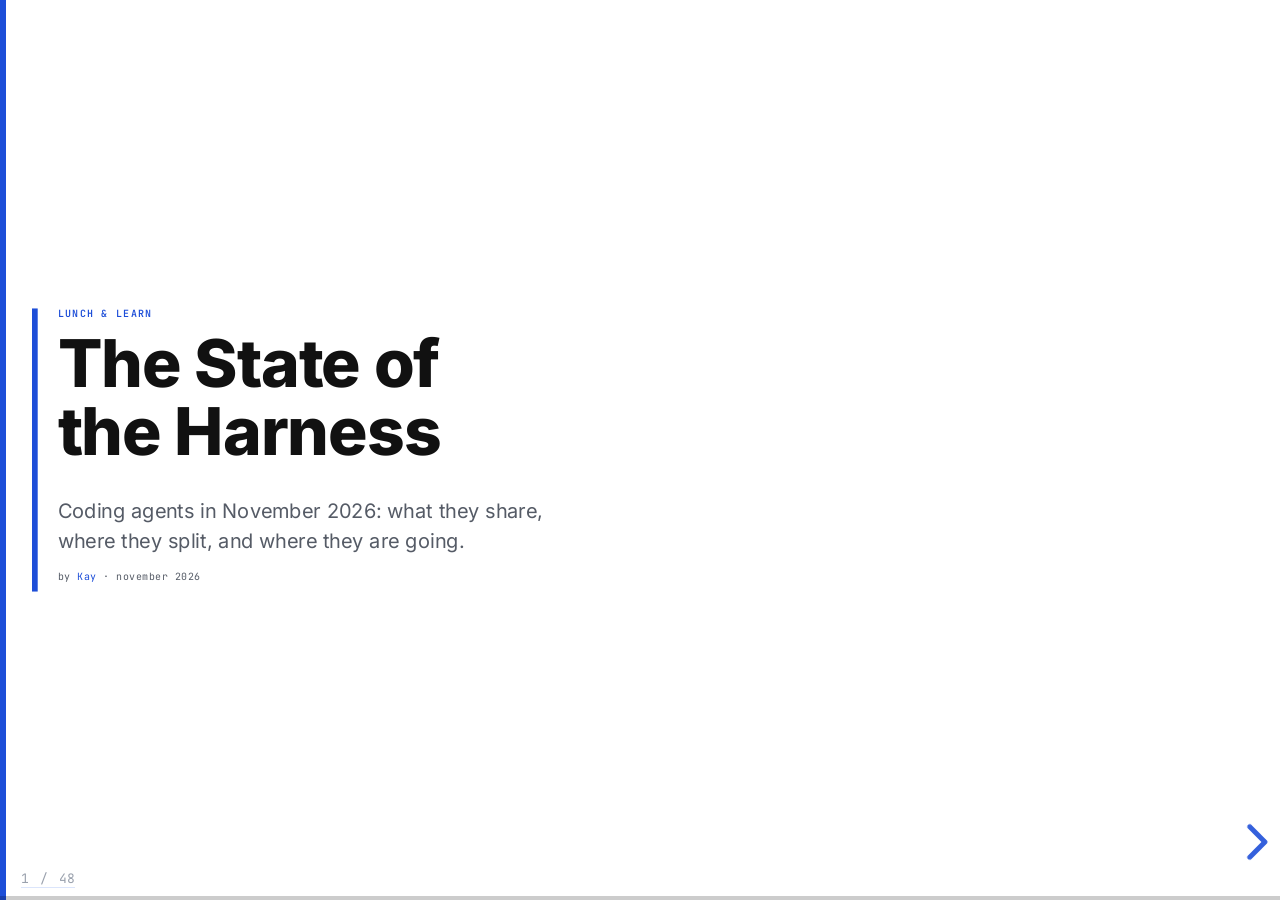
==== state-of-harnesses/index.html @ 98d6cb54 "Add State of the Harness deck and round 4-5 research New 40-minute talk in state-of-harnesses/: what" ====
<!doctype html>
<html lang="en">
<head>
  <meta charset="utf-8">
  <meta name="viewport" content="width=device-width, initial-scale=1.0">
  <title>The State of the Harness</title>
  <meta name="description" content="Coding agents in November 2026: what they share, where they split, and where they are going.">
  <link rel="stylesheet" href="../vendor/reveal/reset.css">
  <link rel="stylesheet" href="../vendor/reveal/reveal.css">
  <link rel="stylesheet" href="../vendor/reveal/plugin/highlight.css">
  <link rel="stylesheet" href="css/theme.css">
</head>
<body>
<div class="reveal">
  <div class="slides">
<!-- PART 01: title slide and section 1, "The loop" (ids: title, loop-open, loop-same, loop-around, loop-matters) -->

    <!-- ================================================================
         TITLE
         ================================================================ -->
    <section>
      <section class="opener" id="title">
        <span class="eyebrow">lunch &amp; learn</span>
        <h1>The State of<br>the Harness</h1>
        <p class="sub">Coding agents in November 2026: what they share, where they split,
        and where they are going.</p>
        <p class="byline">by <b>Kay</b> · november 2026</p>
        <aside class="notes">
          <p>Say hi. This is the third talk in the series. In August, Engines &amp; Harnesses
          said the model is the engine and everything around it is the harness. In October,
          Build Your Own Harness had us writing Copilot instructions, hooks, skills and agents
          for a real repo.</p>
          <p>Today we step back and look at every major coding agent, closed and open source:
          what they have in common, where they differ, what their makers say they believe, and
          where they are heading. Nobody needs to install anything. Copilot is still our tool.
          The aim is that when you read news about Cursor or Claude Code or Codex, you know
          where it fits.</p>
          <p>By coding agent I mean an AI tool that reads your repo, edits files and runs
          commands for you, such as Copilot, Cursor, Claude Code or Codex.</p>
          <p>Everything on these slides carries a date, because this field changes monthly.
          The research stops on 4 November 2026.</p>
          <p>Backup (do not read aloud): RIGHT moves between sections, DOWN goes deeper inside a
          section, ESC shows the whole map. Each content slide's notes have a spoken part of
          about 180 words, then a backup paragraph like this one for questions.</p>
          <p>Source: research/round5-synthesis.md (fetched 2026-11-04).</p>
        </aside>
      </section>
    </section>

    <!-- ================================================================
         1 · THE LOOP
         ================================================================ -->
    <section>
      <section class="opener" id="loop-open">
        <span class="secnum">01</span>
        <h1>The loop</h1>
        <p class="sub">The part every coding agent has in common, and how much the code
        around it changes the result.</p>
        <aside class="notes">
          <p>About four minutes. First the one mechanism that every agent in this talk shares,
          then what vendors build around it, then what the evidence says about whether that
          extra code changes results.</p>
        </aside>
      </section>

      <section id="loop-same">
        <span class="eyebrow">01 · the loop</span>
        <h2>Every coding agent runs the same loop</h2>
        <div class="loop">
          <div class="node model">Model<small>picks the next step</small></div>
          <div class="arrows">tool call →<br>← result</div>
          <div class="node">Harness<small>runs the tool, returns the output</small></div>
        </div>
        <p class="small">A <strong>tool call</strong> is the model asking the harness to act for it:
        read this file, run these tests. The loop ends when the model replies without one.</p>
        <blockquote>“It's an LLM, a loop, and enough tokens.”
        <cite>Thorsten Ball, Amp · “How to Build an Agent” · April 2025</cite></blockquote>
        <p class="src">Ball, ampcode.com, Apr 2025 · Claude Agent SDK docs and GitHub Copilot SDK docs, read Nov 2026</p>
        <aside class="notes">
          <p>Walk the diagram with a real task. You type "fix the failing test". The model
          can't touch your machine, so it answers with a tool call, a structured request such
          as "run mvn test". The harness runs the command and sends the output back. The model
          reads the failure, asks to open a file, asks for an edit, and asks to run the tests
          again. When they pass, it writes you a plain reply with no tool call in it, and the
          loop stops.</p>
          <p>The vendors describe it in nearly the same words. GitHub's Copilot SDK docs: "The
          CLI is purely mechanical: 'model asked for tools → execute → call model again.' The
          model is the decision-maker for when to stop."</p>
          <p>Thorsten Ball, of Amp, wrote the quote in April 2025, in a post that builds a
          working code-editing agent in "less than 400 lines of code, most of which is
          boilerplate." LLM stands for large language model, the AI model itself. A token is a
          chunk of text, about a word or part of one, so "enough tokens" means enough room and
          budget for the conversation to keep going.</p>
          <p>Backup (do not read aloud): Claude Code's Agent SDK docs say the same thing:
          "Claude continues calling tools and processing results until it produces a response
          with no tool calls." Some harnesses also give the model an explicit "I'm finished"
          tool. As of November 2026, Copilot has task_complete, Gemini CLI has complete_task,
          Cline has submit_and_exit, OpenHands has FinishTool. Ball's post is more than six
          months old, but the core it describes has not changed.</p>
          <p>Source: research/round5-synthesis.md §3.1; round5-claude-code.md §2;
          round5-copilot-architecture.md §2.1; round5-convergence-standards.md §5 and §5.1;
          round5-platforms-research.md §3.8 (and its verification pass, item 8, for the two
          line counts).</p>
        </aside>
      </section>

      <section id="loop-around">
        <span class="eyebrow">01 · the loop</span>
        <h2>Most of the code lives around the loop</h2>
        <blockquote>“Most of the code, however, lives in the systems around this loop.”
        <cite>Liu, Zhao, Shang, Shen · “Dive into Claude Code”, arXiv 2604.14228 · v3, October 2026</cite></blockquote>
        <div class="rings">
          <div><b>Instructions</b>Repo rules, such as AGENTS.md</div>
          <div><b>Code search</b>Grep, or an index</div>
          <div><b>Editing</b>How the model writes a change</div>
          <div><b>Context</b>What the model sees at once, summarised when full</div>
          <div><b>Subagents</b>Helpers that start fresh and report back</div>
          <div><b>Plan mode</b>Write tools switched off</div>
          <div><b>Permissions</b>Who approves; a sandbox fences commands</div>
          <div><b>Extensions</b>MCP (outside tools), skills, hooks</div>
        </div>
        <p class="src">Liu et al., arXiv 2604.14228, v3 Oct 2026 · layers drawn from 2026 source studies and vendor docs</p>
        <aside class="notes">
          <p>The loop from the last slide fits in a few hundred lines. A product like Claude
          Code is far bigger. Four researchers read Claude Code's publicly available source and
          found the loop at the centre. Around it sat seven permission modes, five layers of
          code for summarising old conversation, four ways to extend it, and code to run helper
          agents.</p>
          <p>The eight boxes are the layers most harnesses add. Instructions means the system
          prompt, the standing instructions the harness sends to the model ahead of your
          message, plus your repo's rules, like the AGENTS.md files from October. The context
          window is everything the model can see at once, measured in tokens; when it fills up,
          the harness summarises the older part, and that is compaction. Subagents get their
          own fresh context and hand back a short summary. A sandbox is a fence the operating
          system enforces around the agent's commands. MCP, the Model Context Protocol, is the
          standard way to plug in outside tools.</p>
          <p>The rest of the talk compares these boxes across vendors, and the people who build
          them disagree in public about how much to build.</p>
          <p>Backup (do not read aloud): the other boxes. Code search is how the agent finds
          things in a big repo. Editing is the exact format the model writes changes in. Plan
          mode takes away the write tools so the agent can only look and propose. You built
          skills and hooks in October. The quote was re-checked against the paper's v3 page on
          5 November 2026. The eight layers combine several source studies, so no single paper
          lists exactly these eight.</p>
          <p>Source: research/round5-convergence-standards.md §5 and §5.2 (and §6 table for the
          paper, plus its verification pass line of 2026-11-05); round5-synthesis.md §3.3.</p>
        </aside>
      </section>

      <section id="loop-matters">
        <span class="eyebrow">01 · the loop</span>
        <h2>The harness alone moves results when it fixes or breaks something, and barely otherwise</h2>
        <table>
          <tr><th>Study</th><th>Same model, harness changed</th><th>Result</th></tr>
          <tr><td>Lewis · Aug 2026</td><td>Harness trims old tool output</td><td>Small context window: 43 → 72 of 169 tasks solved. Large window: 102 vs 101</td></tr>
          <tr><td>Scale AI · Oct 2026</td><td>Three open-weight models, three harnesses each</td><td>Which harness explained 0.3% of the spread in results; which task, 32%</td></tr>
          <tr><td>Anthropic · Apr 2026</td><td>Three harness changes</td><td>Users reported a worse model; the same model through the API was unaffected</td></tr>
        </table>
        <p class="src">Lewis, arXiv 2608.26218, Aug 2026 · Scale AI, arXiv 2610.24206, Oct 2026 · Anthropic, April 23 postmortem, 2026 · notes: OpenAI, “Codex as a platform”, Aug 2026</p>
        <aside class="notes">
          <p>The first two rows are benchmarks: fixed sets of tasks with known answers, used to
          score models. In both, the model stays the same and only the harness changes.</p>
          <p>First row: one author ran an open-weight model, one anyone can download and run,
          on their own machine with the context window set small on purpose. A harness that
          trimmed old tool output took it from 43 to 72 solved tasks out of 169. With a large
          window the same change did nothing: 102 against 101.</p>
          <p>Second row: Scale AI ran three open-weight models in three harnesses each and
          worked out what explained the results. The task explained about 32%, the harness
          0.3%. The harness did change cost: one model used twice as many tokens per solved
          task in one harness as in another.</p>
          <p>Third row: in April, users said Claude had got worse. Anthropic traced it to three
          harness changes, including a lower default effort setting and a system-prompt line
          asking for shorter answers. The model served through the API was untouched: "The API
          was not impacted."</p>
          <p>Next section: who builds these harnesses.</p>
          <p>Backup (do not read aloud). Row one details: about 20,000 tokens for the small
          window, 262,000 for the large one. Row two: SWE-Bench Pro, 642 tasks, harnesses
          mini-swe-agent, Pi and OpenCode; the model explained 2.7%; the cost example is 1.3
          million tokens per solved task in Pi against 2.6 million in mini-swe-agent. Row three:
          default effort (how long the model thinks before it answers) dropped from high to
          medium on March 4. A change on March 26 was meant to clear the model's earlier
          reasoning (the thinking it had written out) once after an idle hour; a bug made it
          clear that reasoning on every turn for the rest of the session. The shorter-answers
          line went in on April 16. The postmortem is older than six months and reports what
          users noticed; it has no benchmark score. OpenAI reports a bigger jump on its own
          harness: in August it said keeping reasoning between turns and adding compaction took
          GPT-5.6 Sol from 13.3% to 38.3% on ARC-AGI-3, a reasoning benchmark, with six times
          fewer output tokens. Present that as OpenAI's claim; both changes manage the context
          window, the same limit as row one. If someone pushes: the August study used four-bit
          (compressed) models served locally, and the improved harness also ran longer (4.6
          solver wall-clock hours against 1.3). Its tasks come from SWE-bench Verified, which
          has documented answer-leakage problems; both arms ran the same tasks. Scale tested
          open-weight models only, and that benchmark version is close to saturated, with
          scores of 87% to 99%, so there is little room for any difference to show. Two things
          not to say: don't say the harness matters more than the model as a general rule (the
          one grid that shows that used near-tied models, 100 tasks and a weak baseline), and
          don't use the "45.9% versus 55.4%" Claude Code figure that circulates (an aggregator
          error; the corrected gap is 3.9 points).</p>
          <p>Source: research/round5-harness-effect-evidence.md §2, §6.1, §6.3, §9 rows 1 to 3
          and 8 to 10, §10, and its verification pass items 4, 5 and 9 (plus the 2026-11-05
          line on solver hours); round5-claude-code.md §8 and verification item 10;
          round5-openai-codex.md §8 and verification item 6. Postmortem wording re-checked
          against anthropic.com/engineering/april-23-postmortem on 2026-11-05.</p>
        </aside>
      </section>
    </section>


<!-- Part 2 · The field (ids: field-open, field-map, field-openness, field-consolidation, field-usage) -->
    <section>
      <section class="opener" id="field-open">
        <span class="secnum">02</span>
        <h1>The field</h1>
        <p class="sub">Who builds coding harnesses, how much of each you can read,
        what was sold or shut down in 2026, and who uses what.</p>
        <aside class="notes">
          <p>About five minutes, four slides. Every product name here comes with a date,
          because several of them changed owner in 2026.</p>
        </aside>
      </section>

      <section id="field-map">
        <span class="eyebrow">02 · the field</span>
        <h2>Coding harnesses come from four kinds of builder</h2>
        <div class="map">
          <div class="group">
            <h3>Model labs</h3>
            <p>Build the model and the harness together</p>
            <span class="tag">Claude Code</span><span class="tag open">Codex</span><span class="tag">Antigravity</span><span class="tag open">Gemini CLI</span><span class="tag gone">Jules</span>
          </div>
          <div class="group">
            <h3>Platform owners</h3>
            <p>Already own your repo, cloud or IDE</p>
            <span class="tag">GitHub Copilot</span><span class="tag">AWS Kiro</span><span class="tag">JetBrains Junie / Air</span><span class="tag">GitLab Duo</span><span class="tag gone">Amazon Q Developer</span>
          </div>
          <div class="group">
            <h3>Agent companies</h3>
            <p>Sell the agent itself</p>
            <span class="tag">Cursor</span><span class="tag">Devin</span><span class="tag">Factory</span><span class="tag">Amp</span><span class="tag open">Warp</span><span class="tag gone">Windsurf</span>
          </div>
          <div class="group">
            <h3>Open source</h3>
            <p>Anyone can read the code and point it at almost any model</p>
            <span class="tag open">OpenCode</span><span class="tag open">Cline</span><span class="tag open">Pi</span><span class="tag open">Goose</span><span class="tag open">OpenHands</span><span class="tag open">Zed</span><span class="tag open">Aider</span><span class="tag open">Kilo Code</span><span class="tag gone">Roo Code</span><span class="tag gone">Continue</span>
          </div>
        </div>
        <p class="note"><span class="tag open">open source</span> <span class="tag gone">closed, closing or renamed in 2026</span></p>
        <p class="src">Vendor sites, repos and changelogs, checked 4 Nov 2026</p>
        <aside class="notes">
          <p>Walk the four boxes; don't read every chip.</p>
          <p>Platform owners already sit in our workflow: GitHub has the repo, AWS the cloud,
          JetBrains the IDE, GitLab the pipeline. Agent companies sell only the agent, though
          Cursor and Cognition (the Devin company) now train models of their own. The open
          source projects can be read line by line and pointed at almost any model
          provider.</p>
          <p>Green chips are open source: the code is published under a licence that lets
          anyone read, change and reuse it. Codex counts because its core harness is
          Apache-2.0. Copilot isn't green; the next slide explains why.</p>
          <p>A struck-through chip means the product closed, is closing or lost its name this
          year. Most of them are dated two slides on. Cursor, Pi and Kilo Code were also sold
          this year but still ship, so they aren't struck.</p>
          <p>Backup (do not read aloud): GitLab's docs say Duo Agent Platform reached general
          availability in GitLab 18.8 (press reports date that January 2026), and flows started
          from the GitLab UI run as CI/CD jobs. Warp's client app is AGPL-3.0, but Warp's
          announcement doesn't say whether the agent backend is open too. Roo Code isn't on the
          consolidation slide: it shut on May 15. Other names a bank gets pitched: IBM Bob,
          Tabnine (which now ships a branded build of OpenCode as its command line tool),
          Atlassian Rovo Dev (Atlassian says it "is reaching end of life as a standalone
          product"), Alibaba's Qoder, xAI's Grok Build and Mistral Vibe. Details, as checked on
          November 4, are in the enterprise research file.</p>
          <p>Source: research/round5-synthesis.md §2 (tables of every harness);
          round5-enterprise-harnesses.md Part A (A1 Tabnine, A2 GitLab Duo, A3 Rovo Dev);
          round5-oss-ide-extensions.md short version, §2, §4;
          round5-platforms-research.md §6 and verification pass (Warp licence);
          round5-google-amazon-jetbrains.md §1 table (Jules, Q Developer).</p>
        </aside>
      </section>

      <section id="field-openness">
        <span class="eyebrow">02 · the field</span>
        <h2>Openness is a scale, and Codex and Copilot sit in the middle of it</h2>
        <div class="spectrum">
          <div class="poles"><span>Closed source</span><span>Open, owned by a foundation</span></div>
          <div class="track">
            <span class="dot" style="left:6%">Claude Code</span>
            <span class="dot low" style="left:13%">Cursor</span>
            <span class="dot" style="left:20%">Antigravity</span>
            <span class="dot low us" style="left:41%">Copilot</span>
            <span class="dot" style="left:53%">Codex</span>
            <span class="dot low" style="left:65%">Pi</span>
            <span class="dot" style="left:78%">OpenCode</span>
            <span class="dot low" style="left:93%">Goose</span>
          </div>
        </div>
        <ul class="small">
          <li>Codex: Apache-2.0 core, but “We do not accept external code contributions or pull requests.” (Aug 2026)</li>
          <li>Copilot: VS Code's older Local harness is MIT; the Copilot harness, now the default in VS Code, the CLI and the app, is proprietary</li>
          <li>OpenCode: MIT, 224,627 GitHub stars. Goose: Linux Foundation project since Dec 2025, repo moved Apr 2026</li>
        </ul>
        <p class="src">Licences and star counts from GitHub, 4 Nov 2026 · openai/codex contributing.md, Aug 2026 · GitHub Copilot docs and microsoft/vscode source, Nov 2026</p>
        <aside class="notes">
          <p>I placed each product on this line from its licence; nobody publishes a ranking
          like it. MIT and Apache-2.0 are the two common permissive open source licences.</p>
          <p>At the closed end, Claude Code's GitHub repo has no open source licence, and we
          found no published harness code from Cursor or Antigravity, so those two sit
          together.</p>
          <p>In the middle, OpenAI publishes the Rust core of Codex under Apache-2.0, but since
          August the repo accepts no outside code. For Copilot, the older Local harness in VS
          Code is MIT and you can read its prompts. The Copilot harness, now the default in VS
          Code and also used by the CLI and the app, ships under GitHub's own proprietary
          licence. Section 3 comes back to it.</p>
          <p>Toward the open end, Pi is MIT, and its author wrote "MIT, forever.
          Non-negotiable." about the core. OpenCode is MIT and has the most stars of any coding
          agent we checked. Goose went furthest: Block gave it to the Linux Foundation's Agentic
          AI Foundation.</p>
          <p>For the bank, open code means our security team can read what runs on a laptop.
          The model still runs wherever the provider hosts it.</p>
          <p>Backup (do not read aloud): Claude Code's repo has about 154,000 stars. We found no
          public repo for Antigravity's command line tool, which replaced the open Gemini CLI
          for consumer users, and Google has published no licence statement for it. Codex's IDE
          extension and Codex Cloud are closed; the no-outside-code rule dates from August 17.
          Only the SDK client libraries around the Copilot harness are MIT. Earendil, which
          bought Pi on April 8, plans Fair Source features (code you can read, with limits on
          commercial use) and proprietary enterprise features on top of the MIT core. Codex has
          about 133,000 stars. Goose was one of the founding projects when the Agentic AI
          Foundation started in December 2025; Block completed the donation and the repo moved
          to aaif-goose on April 7, 2026. Star counts move daily; they measure attention and say
          nothing about how many people run the tool.</p>
          <p>Source: research/round5-oss-terminal.md short version, §4, §6 and verification
          pass (stars, licences, Pi, Goose); round5-openai-codex.md short version
          (contributing.md); round5-synthesis.md §2.1 (Codex closed parts);
          round5-copilot-architecture.md §1 table and §10 [R] note;
          round5-google-amazon-jetbrains.md §1 table and open questions (Antigravity CLI
          licence not stated).</p>
        </aside>
      </section>

      <section id="field-consolidation">
        <span class="eyebrow">02 · the field</span>
        <h2>Since April, seven coding tools were sold, renamed, cut back or set to close</h2>
        <ul class="timeline">
          <li><span class="when">Apr 30</span>AWS sets end of support for Q Developer's IDE plugins and paid plans (Apr 2027); its CLI is already Kiro CLI</li>
          <li><span class="when">Jun 2</span>Windsurf becomes Devin Desktop (Cognition)</li>
          <li><span class="when">Jun</span>Cursor buys Continue; the Continue repo goes read-only</li>
          <li><span class="when">Jun 18</span>Google cuts Gemini CLI for free and consumer plans</li>
          <li><span class="when">Aug 14</span>SpaceX completes its purchase of Cursor</li>
          <li><span class="when">Oct 8</span>Augment (maker of the Auggie agent) sells Auggie to Harness, a CI/CD company</li>
          <li><span class="when">Oct 29</span>Google says Jules goes read-only after Nov 11 and closes Dec 31</li>
        </ul>
        <p class="src">Vendor posts and changelogs, Apr to Oct 2026; Continue date from press reports</p>
        <aside class="notes">
          <p>Point at two rows and move on: Amazon is moving Q Developer users to Kiro, and
          Cursor now belongs to SpaceX, whose AI group makes the Grok models. The other rows
          are there for anyone who used one of these tools.</p>
          <p>"Harness" in the Augment row is a company name, the CI/CD vendor, and has nothing
          to do with our word for the code around a model.</p>
          <p>Backup (do not read aloud): Gemini CLI still runs for enterprise Gemini Code
          Assist licences and paid API keys; only the free and consumer tiers lost it, and the
          closed Antigravity CLI replaced it for them. Q Developer's IDE plugins and paid
          subscriptions reach end of support on April 30, 2027; Q in the AWS console, docs,
          mobile app and chat apps is not affected. The Q CLI became Kiro CLI before the April
          announcement, and the old open source Q CLI repo now says it "is no longer being
          actively maintained". SpaceX agreed to buy Cursor on June 16 for $60 billion in
          stock, according to CNBC. Augment sold the Auggie CLI together with its Context
          Engine, and the team moved to Harness. Continue's own homepage confirms Cursor bought
          it; the June date comes from press reports, which split between June and July.
          Continue's open source code is still readable. Not on the slide: Pi went to Earendil
          on April 8, Roo Code shut on May 15, and Anaconda bought Kilo Code in July. The Jules
          dates rest on news reports; Jules's own changelog page returned no text on 5
          November.</p>
          <p>Source: research/round5-synthesis.md §6.1 (dated table) and §8 item 25;
          round5-google-amazon-jetbrains.md short version, §1 table, Q Developer rows and
          verification items 1, 3, 6, 7; round5-oss-ide-extensions.md short version, §2,
          §4.1; round5-cursor-cognition.md short version (Windsurf);
          round5-platforms-research.md short version and §5 (Augment);
          round5-oss-terminal.md §6 (Pi); round5-adoption-market.md §5.3 and verification
          items 12, 13 (Cursor deal and close).</p>
        </aside>
      </section>

      <section id="field-usage">
        <span class="eyebrow">02 · the field</span>
        <h2>Most developers use a coding agent every week, and many use more than one</h2>
        <div class="stats">
          <div class="stat">
            <div class="big">90%</div>
            <p class="big-label">use a coding agent at work every week (JetBrains survey)</p>
          </div>
          <div class="stat">
            <div class="big">68%</div>
            <p class="big-label">use one every day (same survey)</p>
          </div>
          <div class="stat">
            <div class="big">3x</div>
            <p class="big-label">median speedup people reported to METR, which calls such answers “not necessarily grounded in reality”</p>
          </div>
        </div>
        <p class="note">Used at work (JetBrains): Claude Code 39%, Copilot 21%, Codex 16%, Cursor 12%<br>
        Used in the past year (Stack Overflow): Claude Code 66%, Copilot 59%, Codex 30%, Cursor 26%</p>
        <p class="src">JetBrains survey, May to Jul 2026 · Stack Overflow survey 2026 · METR, May 2026</p>
        <aside class="notes">
          <p>JetBrains asked more than 15,000 professional developers between May and July:
          90% use a coding agent at work at least weekly and 68% daily. By tool, 39% use
          Claude Code at work, up from 18% in January. Copilot is at 21%, down from 29% a year
          earlier. JetBrains sells its own agents, Junie and Air, so treat this as a vendor's
          survey. It also records what individuals pick for themselves, and a regulated shop
          weighs other things. The same Claude models are available inside Copilot where our
          admins enable them.</p>
          <p>Stack Overflow's 2026 survey puts the same tools at the top in the same order. Its
          figures add up to well over 100% because people named more than one tool. That is
          the "more than one" in the heading; the arithmetic is ours.</p>
          <p>METR, a research group that measures what AI can do, surveyed 349 technical
          workers in early 2026. The median person reported a 3x speedup, and METR wrote that
          such results are "not necessarily grounded in reality".</p>
          <p>Backup (do not read aloud): JetBrains by tool, continued: Codex went from 3% to
          16%, and Cursor from 18% to 12%. Stack Overflow had 30,903 responses; of the 12,255
          who answered the coding agent question, 65.5% had used Claude Code in the past year,
          58.7% Copilot, 29.5% Codex and 25.5% Cursor. Analysts rank differently: Gartner's
          Magic Quadrant for Enterprise AI Coding Agents, May 2026, the first edition under
          that name, has four Leaders: Anthropic, Cursor, GitHub and OpenAI. GitHub says it
          "placed as the highest in ability to execute". The report itself is gated behind
          vendor forms, so we only know the placements from press coverage. In METR's 2025
          study people overestimated AI's effect on their time by 40 percentage points. If
          anyone asks how many pull requests agents now write, that number comes up in section
          6.</p>
          <p>Source: research/round5-adoption-market.md short version, §1.1, §1.2, §4.1, §4.2
          and verification pass (items 1, 3, 9, and the 2026-11-05 line: JetBrains primary page
          re-read, figures match); round5-philosophy-direction.md §3.1 (JetBrains
          table, METR).</p>
        </aside>
      </section>
    </section>


<!-- ================================================================
     PART 3 · WHAT THEY SHARE  (id prefix: share-)
     Opener plus four slides, about 5 minutes.
     ================================================================ -->
<section>
  <section class="opener" id="share-open">
    <span class="secnum">03</span>
    <h1>What they share</h1>
    <p class="sub">Four things nearly every coding harness has in common in November 2026.</p>
    <aside class="notes">
      <p>About five minutes, four slides.</p>
      <p>We just met the builders. Before we get to where they split, here is what they
      agree on: the tools they hand the model, the features they borrow from each
      other, the open standards they all read, and the habit of running one
      harness behind many front ends.</p>
      <p>Source: research/round5-synthesis.md §3.</p>
    </aside>
  </section>

  <section id="share-tools">
    <span class="eyebrow">03 · the toolbox</span>
    <h2>Most harnesses hand the model the same small toolbox</h2>
    <table>
      <tr><th>Harness</th><th>Read</th><th>Search</th><th>Edit</th><th>Run</th><th>Web</th><th>Delegate</th></tr>
      <tr><td>Claude Code</td><td><code>Read</code></td><td><code>Grep</code>, <code>Glob</code>; through <code>Bash</code> on Mac and Linux</td><td><code>Edit</code>, <code>Write</code></td><td><code>Bash</code></td><td><code>WebFetch</code>, <code>WebSearch</code></td><td><code>Agent</code></td></tr>
      <tr><td>Copilot CLI</td><td><code>view</code></td><td><code>grep</code>, <code>glob</code></td><td><code>edit</code>, <code>apply_patch</code></td><td><code>bash</code></td><td><code>web_fetch</code></td><td><code>task</code></td></tr>
      <tr><td>Gemini CLI</td><td><code>read_file</code></td><td><code>grep_search</code>, <code>glob</code></td><td><code>replace</code>, <code>write_file</code></td><td><code>run_shell_command</code></td><td><code>web_fetch</code>, <code>google_web_search</code></td><td><code>invoke_agent</code></td></tr>
      <tr><td>Pi</td><td><code>read</code></td><td>through <code>bash</code></td><td><code>edit</code>, <code>write</code></td><td><code>bash</code></td><td>none by default</td><td>none</td></tr>
    </table>
    <p class="small">A study of 13 open-source agents found “the same four core capability
    categories (read, search, edit, execute)” across all the LLM-driven ones.</p>
    <p class="src">Tool lists: Claude Code, Copilot CLI and Pi docs, Gemini CLI source, Nov 2026 · Rombaut, arXiv 2604.03515, Apr 2026</p>
    <aside class="notes">
      <p>Each cell is a tool the harness offers the model, the thing a tool call from
      section 1 asks for. Read the columns left to right: read a file, search the code,
      change a file, run a command. Those four are the core. Web access and delegation
      are the common extras. Delegate means starting a subagent.</p>
      <p>Pi has the smallest toolbox in the table. By default it has four tools: read,
      bash, edit and write. Its author, Mario Zechner, wrote in November 2025: "As it
      turns out, these four tools are all you need for an effective coding agent.
      Models know how to use bash and have been trained on the read, write, and edit
      tools with similar input schemas."</p>
      <p>Claude Code is moving toward Pi's minimum. In April 2026 (version 2.1.117) it
      took Grep and Glob out of the default set on macOS and Linux, so search now runs
      as shell commands. Windows and npm-installed builds still have both tools, which
      is why the cell says "on Mac and Linux".</p>
      <p>Backup (do not read aloud): Gemini CLI is still in the table because its source
      is public and paid Code Assist licences and API keys still get it; the June cut for
      consumer users is on the consolidation slide in section 2. If someone asks about
      Codex: for GPT-5.6 and GPT-6 models, Codex gives the model a single tool called exec.
      The model writes a short JavaScript program, which runs in an isolated JavaScript
      engine with no file system or network access, and the program calls the harness's
      other tools, such as the shell command tool, so the same four jobs still happen
      underneath. That is why the headline says "most". Copilot offers edit to some models
      and apply_patch to others, depending on who made the model; section 4 comes back to
      that split.</p>
      <p>Source: research/round5-convergence-standards.md §5.2 and §7;
      research/round5-harness-effect-evidence.md §8.2 (Rombaut quote verified);
      research/round5-claude-code.md §3; research/round5-copilot-architecture.md §3.1;
      research/round5-google-amazon-jetbrains.md §1.2 and §1.3; research/round5-oss-terminal.md §6;
      research/round5-openai-codex.md §3.</p>
    </aside>
  </section>

  <section id="share-copy">
    <span class="eyebrow">03 · borrowed features</span>
    <h2>Rival vendors ship the same features within weeks or months, and several read Claude Code's hooks</h2>
    <div class="cols">
      <div>
        <h3>/goal: keep working until a condition holds</h3>
        <ul class="timeline">
          <li><span class="when">May 11</span>Claude Code</li>
          <li><span class="when">May 19</span>Antigravity 2.0</li>
          <li><span class="when">May 18–22</span>Codex, out of experimental</li>
          <li><span class="when">Aug 19</span>Cursor</li>
        </ul>
        <h3>One run, many agents</h3>
        <ul class="timeline">
          <li><span class="when">May 28</span>Claude Code dynamic workflows</li>
          <li><span class="when">Sep 10</span>Cursor Projects</li>
          <li><span class="when">Oct 1</span>Copilot dynamic workflows (preview)</li>
        </ul>
      </div>
      <div>
        <h3>Other harnesses read Claude Code's hooks</h3>
        <ul class="small">
          <li>Cursor loads Claude Code hooks</li>
          <li>Copilot CLI reads <code>.claude/settings.json</code></li>
        </ul>
        <blockquote>“Most hook scripts written for Claude Code run under Crush unchanged.”
        <cite>Charm, docs for its Crush terminal agent · v0.99.0, Oct 29, 2026</cite></blockquote>
      </div>
    </div>
    <p class="src">Claude Code, Codex, Antigravity, Cursor and Copilot changelogs and docs, May to Oct 2026 · Crush docs, Oct 2026</p>
    <aside class="notes">
      <p>All dates on this slide are 2026. /goal first. You give the agent a finish line,
      for example "all tests in this folder pass". After each turn a model checks whether
      the condition holds, and if it doesn't, the agent starts another turn instead of
      handing back to you. We can't say who copied whom: Codex had goals as an experiment
      before May.</p>
      <p>Second row: one run that starts many agents. Claude Code's dynamic workflows put
      the plan in a script that starts the agents. Cursor Projects followed in September,
      and Copilot's version arrived as a preview on October 1.</p>
      <p>For hooks, the vendors' own docs say they read Claude Code's. A hook is a script
      the harness runs at a fixed point in the loop, and it can block the action.</p>
      <p>One consequence for us: Copilot also reads hook settings from a repo's .claude
      folder, and a hook runs on your machine. VS Code runs workspace hooks only in a
      trusted workspace, so think before you trust a repo you didn't write. No standards
      body owns hooks either, so test a hook in each tool before relying on it.</p>
      <p>Backup (do not read aloud): Claude Code's /goal docs: "After each turn, a model
      checks whether the condition holds. If the model judges it not yet met, Claude starts
      another turn instead of returning control to you." A turn is one round of the model
      working until it would normally hand back to you. The Codex date is OpenAI's weekly
      release-notes entry for May 18 to 22, the week goals left experimental status. The
      idea goes back to "Ralph", a community trick from July 2025 that Anthropic turned
      into an official plugin in January. Claude Code's workflow docs say "Dozens to
      hundreds of agents per run"; Copilot's say "A dynamic workflow is a program that
      defines how a task is carried out." Cursor's docs say it "supports loading hooks from
      third-party tools like Claude Code". Copilot's hooks reference says "Cross-tool
      .claude/settings.json and .claude/settings.local.json files in the repository are
      also read". Codex uses Claude Code's event names word for word, according to a July
      2026 study of 11 harnesses. xAI's Grok Build reads part of Claude Code's managed
      settings file "for compatibility". Crush is source-available, and v0.99.0 shipped 13
      hook events. VS Code's docs warn: "This file compatibility does not make their
      behavior identical." VS Code docs: "Workspace hook files are subject to Workspace
      Trust."</p>
      <p>Source: research/round5-philosophy-direction.md §1.5 (/goal, Ralph);
      research/round5-claude-code.md §2; research/round5-openai-codex.md §2;
      research/round5-google-amazon-jetbrains.md §1.4; research/round5-cursor-cognition.md
      (A2, product timeline); research/round5-copilot-architecture.md §2.1 (dynamic
      workflows, public preview);
      research/round5-convergence-standards.md §1.5; research/round3-hooks-context-memory.md
      (hook locations); research/round5-oss-terminal.md §5;
      research/round5-enterprise-harnesses.md short version item 6;
      research/round3-hooks-context-memory.md Q7 (Workspace Trust for hooks).</p>
    </aside>
  </section>

  <section id="share-standards">
    <span class="eyebrow">03 · open standards</span>
    <h2>Four open standards cover the edges of a harness, and none covers the loop</h2>
    <table>
      <tr><th>Standard</th><th>What it covers</th><th>Started</th><th>Run by, Nov 2026</th></tr>
      <tr><td>AGENTS.md</td><td>An instruction file the agent reads first</td><td>OpenAI, Aug 2025</td><td>AAIF, since Dec 2025</td></tr>
      <tr><td>MCP</td><td>Plugging in outside tools and data</td><td>Anthropic, Nov 2024</td><td>AAIF, since Dec 2025</td></tr>
      <tr><td>Agent Skills</td><td>Instruction folders loaded when a task matches</td><td>Anthropic, Oct 2025</td><td>AAIF, since Oct 22, 2026</td></tr>
      <tr><td>ACP</td><td>How an editor talks to any coding agent</td><td>Zed, Aug 2025</td><td>Zed and JetBrains</td></tr>
      <tr><td>Hooks</td><td>Scripts that run at fixed points in the loop</td><td>Claude Code's format, copied</td><td class="hl">No standard</td></tr>
      <tr><td>The core</td><td>The loop, the system prompt, what stays in context</td><td>Each vendor</td><td class="hl">No standard</td></tr>
    </table>
    <p class="small">AAIF is the Linux Foundation's Agentic AI Foundation. GitHub Copilot
    reads or speaks all four standards.</p>
    <p class="src">Linux Foundation AAIF releases, Dec 2025 and Oct 2026 · agents.md, agentclientprotocol.com, Copilot docs, Nov 2026</p>
    <aside class="notes">
      <p>The room already used three of these in October. AGENTS.md is an instruction file in plain Markdown that most agents read at the
      start of a session. MCP is the plug for outside tools from section 1. A skill is
      a folder with a SKILL.md file; the agent sees only its name and description until
      a task needs it. ACP, the Agent Client Protocol, lets an
      editor such as Zed or a JetBrains IDE drive any agent, much as the language server
      protocol lets one editor support many languages.</p>
      <p>The Agentic AI Foundation started in December 2025 with MCP, AGENTS.md and
      Block's goose agent. Of the four standards on this slide, ACP is the only one
      outside it.</p>
      <p>Bottom two rows: hooks have a common shape that everyone copies from Claude
      Code, but nobody owns it. Nothing standardises the core either: the system prompt,
      what stays in the context window and how compaction works are each vendor's own
      choice.</p>
      <p>Copilot reads AGENTS.md, skills, CLAUDE.md and GEMINI.md, uses MCP, and the
      Copilot CLI runs as an ACP agent. So the instruction files and skills we wrote in
      October are in formats other tools also read.</p>
      <p>Backup (do not read aloud): the foundation now hosts 10 projects; its platinum
      members at launch were AWS, Anthropic, Block, Bloomberg, Cloudflare, Google,
      Microsoft and OpenAI. Microsoft's Agent Host Protocol (AHP) is an open protocol that
      lets several apps connect to the same live agent session; the VS Code team wrote in
      August 2026: "AHP standardizes the client-facing session, not how an agent reasons,
      manages context, or calls tools." Copilot reads AGENTS.md at every folder level,
      reads skills from .claude/skills too, and the CLI's ACP mode is copilot --acp.
      Adoption numbers (60,000 projects using AGENTS.md, 70 platforms with skills) are the
      stewards' own counts.</p>
      <p>Source: research/round5-convergence-standards.md §1.1 to §1.6 and §8;
      research/round5-copilot-architecture.md §6 and §8 (AHP quote).</p>
    </aside>
  </section>

  <section id="share-surfaces">
    <span class="eyebrow">03 · one harness, many screens</span>
    <h2>Each big vendor now runs one harness behind many front ends</h2>
    <blockquote>“The Microsoft Copilot harness powers … the GitHub Copilot app, the CLI,
    VS Code, and more.”
    <cite>Tina Schuchman and Vladimir Fedorov, Microsoft · Oct 28, 2026</cite></blockquote>
    <div class="cols-3">
      <div class="panel">
        <h3>OpenAI Codex</h3>
        <p class="small">One Rust core runs the CLI, IDE extension, desktop app and SDK.</p>
      </div>
      <div class="panel">
        <h3>AWS Kiro</h3>
        <p class="small">One harness serves the IDE, CLI, web and iOS apps.</p>
      </div>
      <div class="panel">
        <h3>VS Code 1.143</h3>
        <p class="small">The Copilot harness became the default for new sessions in October.</p>
      </div>
    </div>
    <p class="src">Microsoft blog, Oct 2026 · Codex docs, Nov 2026 · Kiro blog, Aug 2026 · VS Code 1.143 notes and harness docs, Oct 2026</p>
    <aside class="notes">
      <p>A surface is wherever you meet the agent: the editor, the terminal, a desktop
      app, a chat channel. Until this year VS Code's agent and the Copilot CLI's agent
      were separate code. Microsoft merged them into one harness, the Copilot harness from
      section 2. The post on the slide gives the reason: "Improve the harness, and every
      surface it touches benefits."</p>
      <p>Codex: one open-source Rust harness drives the CLI, the IDE extension, the ChatGPT
      desktop app and the SDK. Kiro: one harness process owns everything on the agent
      side, and the apps only handle what you see. Google does the same with the
      Antigravity app and CLI.</p>
      <p>VS Code: in October the Copilot harness became the default for new sessions, and
      VS Code's docs now call the older Local harness a "legacy editor harness option". If
      you use Copilot in IntelliJ, it's the same story: Copilot in JetBrains IDEs has run on
      the Copilot harness since August. The Local harness exists only in VS Code.</p>
      <p>VS Code can also run Anthropic's Claude harness and OpenAI's Codex harness.
      Whether the bank allows those other harnesses is for our platform team to
      decide.</p>
      <p>Backup (do not read aloud): Microsoft's full name is the Microsoft Copilot
      harness. The ellipsis in the quote drops two other Microsoft product names (Copilot
      Code and Copilot Studio). Codex's front ends talk to the harness through a small
      server. Kiro's August 3 engineering post calls its harness "a lightweight process that
      runs alongside your codebase ... and owns everything on the agent side"; locally it
      talks ACP, and the web and iOS apps reach a copy running in a cloud sandbox over
      Kiro's own WebSocket transport. The VS Code 1.143 release page has no date; going by
      the weekly cadence (1.142 on October 14, 1.145 on November 4), it came out around
      October 21. Copilot in JetBrains reached general availability on August 24.</p>
      <p>Source: research/round5-copilot-architecture.md §1.1, §1.2, §8, §9 and
      verification pass item 4; research/round5-openai-codex.md short version and §1;
      research/round5-google-amazon-jetbrains.md §2.2 and verification item 8;
      research/round5-synthesis.md §1 item 5.</p>
    </aside>
  </section>
</section>


<!-- Part 04a · Where they split (first half): opener, axes, thick, search, edit, prompts -->
    <section>
      <section class="opener" id="split-open">
        <span class="secnum">04</span>
        <h1>Where they split</h1>
        <p class="sub">Several builders have reversed their own answers within the last
        year.</p>
        <aside class="notes">
          <p>This is the longest section, about 11 minutes, so keep each slide to a minute or
          so. The system-prompts slide is optional; skip it if you are behind.</p>
          <p>The first half is about what the model reads and writes: how much harness to
          build, how the agent finds code, how it edits files, and how long its instructions
          are. The second half covers multiple agents, safety, and where the work happens.
          The question of whose models a harness runs comes up in section 5, with each
          builder's philosophy.</p>
          <p>Where a slide places products on a line, or gives a reason for a builder's
          choice, that is our reading of the evidence. Say so once here; the later slides
          don't repeat it.</p>
          <p>Source: round5-synthesis.md §4 (placements tagged [O]).</p>
        </aside>
      </section>

      <section id="split-axes">
        <span class="eyebrow">eight questions</span>
        <h2>Builders give different answers to the same eight design questions</h2>
        <div class="cols">
          <ol>
            <li>How much code should sit around the loop?</li>
            <li>How does the agent find code?</li>
            <li>What format does it use to edit a file?</li>
            <li>How long are its standing instructions?</li>
          </ol>
          <ol start="5">
            <li>How many agents write at once?</li>
            <li>Where does safety live?</li>
            <li>Whose models does it run? <span class="note">answered in section 5</span></li>
            <li>Where does the work happen?</li>
          </ol>
        </div>
        <p class="src">Axes: our synthesis of the round 5 research, Nov 2026</p>
        <aside class="notes">
          <p>Read the eight questions out quickly and don't explain them yet. Questions 1 to 4
          come next, then 5, 6 and 8. Question 7, whose models a harness runs, is answered in
          section 5, because each builder's answer follows from its philosophy.</p>
          <p>Most of these slides place products on a line between two answers. As we go,
          notice where Copilot lands on each line. The last section puts all of Copilot's
          positions in one table.</p>
          <p>Source: round5-synthesis.md §4.1 to §4.10.</p>
        </aside>
      </section>

      <section id="split-thick">
        <span class="eyebrow">1 · how much harness</span>
        <h2>Some harnesses ship little and delete often; others ship a lot by default</h2>
        <div class="spectrum">
          <div class="poles"><span>Thin: ship little by default, delete often</span><span>Thick: ship a lot by default</span></div>
          <div class="track">
            <span class="dot" style="left:8%">mini-swe-agent</span>
            <span class="dot low" style="left:16%">Pi</span>
            <span class="dot" style="left:25%">Claude Code</span>
            <span class="dot low" style="left:32%">Amp</span>
            <span class="dot us" style="left:64%">Copilot</span>
            <span class="dot low" style="left:74%">Devin</span>
            <span class="dot" style="left:83%">Factory</span>
            <span class="dot low" style="left:92%">Kiro</span>
          </div>
        </div>
        <div class="qpair">
          <div>
            <span class="label">Claude Code, May 2025</span>
            <blockquote>“all the secret sauce, it's all in the model. And this is the
            thinnest possible wrapper over the model.”
            <cite>Boris Cherny, creator of Claude Code · Latent Space podcast · May 2025</cite></blockquote>
          </div>
          <div>
            <span class="label">Claude Code, Jul 2026</span>
            <blockquote>“We delete code in the harness all the time. If you look at the
            code that's in the Claude Code harness today, almost all of it is about
            safety and permissions and static analysis.”
            <cite>Boris Cherny · YC Root Access interview · Jul 2026</cite></blockquote>
          </div>
        </div>
        <p class="src">Placements: each product's docs and posts, Nov 2026 · Latent Space, May 2025 · YC Root Access interview, published 27 Jul 2026</p>
        <aside class="notes">
          <p>The line measures what a harness ships by default and how much of it the team
          deletes when a new model arrives. It does not count lines of code. That is why
          Claude Code sits near the thin end even though it has many features, such as 33
          hook events: you add those yourself, and the team keeps removing what new models
          no longer need.</p>
          <p>At the thin end, mini-swe-agent gives the model a bash shell and nothing else. At
          the thick end, Kiro has written specs and permission rules in a policy language
          called Cedar. Copilot sits on the thick side because of what it builds around the
          model: a router that picks a model for each prompt, a "rubber duck" (a model from a
          different family that critiques the plan or the code), memory, and admin policy
          controls.</p>
          <p>The two quotes are the same person a year apart. In May 2025 Boris Cherny called
          Claude Code the thinnest possible wrapper. In July 2026 he said the team still
          deletes harness code all the time, and that what remains is mostly safety,
          permissions and static analysis (checking code or commands without running
          them).</p>
          <p>Backup (do not read aloud): in the same interview Cherny said that for every new
          model they delete the whole system prompt and add it back line by line to see what
          each line does. Others describe the same habit. Cursor cut roughly two-thirds of its
          system prompt in September 2026 (system-prompts slide). Augment, writing up its CLI
          rebuild on Pi in August 2026: "The main learning: subtraction." Even Kiro, the
          thickest harness here, wrote in October: "Try removing before adding. The safest
          wins are often removals, especially as models get better."</p>
          <p>Source: round5-claude-code.md §8 and Verification pass items 7 and 8;
          round5-cursor-cognition.md A4 and Verification pass item 3;
          round5-platforms-research.md §5.2; round5-google-amazon-jetbrains.md §2.3;
          round5-synthesis.md §4.1 (placements [O]; Copilot's thick-side features and the
          33 hook events). "Creator of Claude Code" follows the title of YC's Feb 2026 video,
          "Inside Claude Code With Its Creator Boris Cherny" (round5-philosophy-addendum.md
          §1.1).</p>
        </aside>
      </section>

      <section id="split-search">
        <span class="eyebrow">2 · finding code</span>
        <h2>Cursor dropped semantic search in July 2026; Copilot's CLI turned it on in October</h2>
        <div class="spectrum">
          <div class="poles"><span>grep: match exact text</span><span>Semantic index: match by meaning</span></div>
          <div class="track">
            <span class="dot" style="left:8%">Claude Code</span>
            <span class="dot low" style="left:15%">Codex</span>
            <span class="dot" style="left:22%">Cline</span>
            <span class="dot low" style="left:38%">Cursor (grep index)</span>
            <span class="dot" style="left:60%">Junie (IDE index)</span>
            <span class="dot us low" style="left:78%">Copilot</span>
            <span class="dot" style="left:90%">Warp</span>
          </div>
        </div>
        <div class="qpair">
          <div>
            <span class="label">Cursor, Nov 2025</span>
            <blockquote>“Semantic search is currently necessary to achieve the best
            results, especially in large codebases.”
            <cite>Cursor blog · Nov 2025 · Cursor's own test: 12.5% higher accuracy on average</cite></blockquote>
          </div>
          <div>
            <span class="label">Cursor, Jul 2026</span>
            <blockquote>“Semantic/embeddings indexing is being turned down in favor of
            grep-based retrieval”
            <cite>Cursor community support engineer · Cursor forum · Jul 2026</cite></blockquote>
          </div>
        </div>
        <p class="small">Copilot CLI changelog, 19 Oct 2026: “Enable semantic code search by default for online sessions.”</p>
        <p class="src">Cursor blog, Nov 2025 · Cursor forum, Jul 2026 · GitHub Copilot CLI v1.0.100 changelog, 19 Oct 2026 · placements ours, Nov 2026</p>
        <aside class="notes">
          <p>First the two words on the line. grep is plain text search: find every line that
          contains this exact word or pattern, like Ctrl+F across the whole repository. A
          semantic index is built ahead of time from embeddings, lists of numbers that capture
          roughly what a chunk of code means, so a search for "retry logic" can find code that
          never uses the word retry. The index has to be rebuilt as the code changes, and
          stored somewhere.</p>
          <p>Most harnesses sit on the left: Claude Code, Codex and Cline search with grep and
          keep no index.</p>
          <p>Cursor was the loudest voice for a semantic index. In November 2025 it reported
          12.5% higher accuracy on its own benchmark. In July 2026 its staff wrote that the semantic path "was rapidly no longer helping in a meaningful way" and turned
          it down.</p>
          <p>Copilot went the other way. On 19 October the Copilot CLI turned semantic code
          search on by default. Copilot's index lives on GitHub's servers next to the code.
          GitHub's measured gain is small: in March its cloud agent finished tasks in "2%
          less time without any change in quality."</p>
          <p>The independent evidence doesn't pick a winner.</p>
          <p>Backup (do not read aloud): Cline wrote in 2025: "We don't index your codebase,
          and this choice isn't an oversight." A source-code study of eleven harnesses in July
          2026 found "No system uses vector-embedding RAG for code retrieval." (RAG,
          retrieval-augmented generation, means looking up stored chunks and pasting them into
          the prompt.) Cursor trained its own embedding model for the 2025 result. Cursor still
          builds a local index on your machine that makes grep fast on big repositories; its
          docs now say it "does not store embeddings of your codebase for search." The Copilot
          changelog doesn't define "online sessions", so don't guess if asked. Because
          Copilot's index sits next to the code on GitHub, the usual worries about a stale or
          exposed index carry less weight. A July 2026 retrieval benchmark found "No single
          retrieval family dominates"; it only scored whether the agent found the right files,
          not task success. Junie uses the JetBrains IDE's own semantic index, and Warp keeps a
          semantic index too.</p>
          <p>Source: round5-cursor-cognition.md A3 and Verification pass item 2;
          round5-convergence-standards.md §3.2 and §3.3; round5-copilot-architecture.md §3.1;
          round5-oss-ide-extensions.md §1.4; round5-harness-effect-evidence.md §8.3;
          round5-synthesis.md §4.4 (placements [O]).</p>
        </aside>
      </section>

      <section id="split-edit">
        <span class="eyebrow">3 · editing files</span>
        <h2>GPT models edit with apply_patch; Claude and most others use find and replace</h2>
        <div class="cols">
          <div>
            <h3>apply_patch · OpenAI's format</h3>
            <pre><code>*** Begin Patch
*** Update File: src/main/java/bank/Fees.java
@@ long monthlyFeeCents(boolean student) {
-    return 500;
+    return student ? 0 : 500;
*** End Patch</code></pre>
          </div>
          <div>
            <h3>str_replace · Anthropic's format</h3>
            <pre><code>{
  "path": "src/main/java/bank/Fees.java",
  "old_str": "return 500;",
  "new_str": "return student ? 0 : 500;"
}</code></pre>
          </div>
        </div>
        <p class="small">Copilot's open-source Local harness chooses per model: GPT-5 and later get
        <code>apply_patch</code>, Claude gets <code>replace_string_in_file</code>.</p>
        <p class="src">Codex apply_patch.lark, Aug 2026 · Anthropic text editor tool docs and microsoft/vscode Copilot source, both read 4 Nov 2026 · example edit is ours</p>
        <aside class="notes">
          <p>Both boxes make the same change to the same file, written as the model's tool
          call.</p>
          <p>On the left is OpenAI's apply_patch format. Lines starting with a minus are
          removed, lines starting with a plus are added. There are no line numbers: the harness
          finds the right spot from the surrounding text and the anchor after the @@, here the
          method signature. Codex uses it for every model in its catalog.</p>
          <p>On the right is find and replace, the shape of Anthropic's text editor tool: the
          file, the exact old text, the new text. The old text has to match exactly, and only
          once, or the harness returns an error and the model tries again.</p>
          <p>Which format a model gets depends on who made it, most likely because each lab
          trains its models on its own format. OpenAI says that giving apply_patch its own
          named tool type "decreased apply_patch failure rates by 35%".</p>
          <p>Harnesses that run many models route by model family. Copilot's open-source Local
          harness gives GPT-5 and later apply_patch and gives Claude replace_string_in_file.
          For us: Copilot picks the format from the model you choose; you never write either
          one.</p>
          <p>Backup (do not read aloud): Codex defines the whole apply_patch format in a
          19-line grammar. The 35% figure is from OpenAI's GPT-5.1 guide, late 2025. Claude
          Code's Edit tool works like the right-hand box. Cat Wu at Anthropic said in July 2026
          that the dedicated edit tool exists mainly so Claude Code can show people a clean
          change in the UI, and "we could probably just remove file edit and be totally fine."
          For bring-your-own-key models, which a customer connects with their own API key, the
          Local harness learns which edit tool succeeds more often. Cline, OpenCode and
          OpenHands route the same way. The Copilot CLI documents a string-replacement edit
          tool plus apply_patch, which is "used by some models instead of edit/create". Cursor
          and Cognition don't document their 2026 edit formats, so don't guess if asked. The
          code in the example is ours; the syntax and field names come from the files. If
          someone asks whether the format makes a difference: two builders measured their own
          formats on weaker models, both more than six months ago. In February 2026 Can Bölük's
          hashline format, which tags every line so the model can point at it, took Grok Code
          Fast 1 from 6.7% to 68.3% on 180 React bug fixes. In December 2023 Paul Gauthier, who
          wrote Aider, moved GPT-4 Turbo to a simplified unified diff (the format git uses),
          and its score on 89 refactoring tasks went from 20% to 61%. A JetBrains study found
          that "search-replace format performs best for larger models across most tasks", and
          that "smaller open models benefit little from any formatting choice".</p>
          <p>Source: round5-openai-codex.md §3 "Edit format: apply_patch" (grammar, verified);
          round5-convergence-standards.md §2.1 to §2.4 and Verification pass item 11 (hashline);
          round5-copilot-architecture.md §3.1, §3.3 and Verification pass item 6;
          round5-claude-code.md §3; round5-oss-terminal.md §2 and Verification pass (Aider
          unified diffs). Hashline: Can Bölük, Stencil blog, Feb 2026. Aider blog, Dec 2023.
          JetBrains: Diff-XYZ, arXiv 2510.12487, Nov 2025.</p>
        </aside>
      </section>

      <section id="split-prompts">
        <span class="eyebrow">4 · system prompts</span>
        <h2>System prompts moved in opposite directions; in Claude Code, tools outweigh the prompt six to one</h2>
        <div class="stats">
          <div class="stat">
            <div class="big">9,517</div>
            <div class="big-label">characters of system prompt (13%)</div>
          </div>
          <div class="stat">
            <div class="big">57,346</div>
            <div class="big-label">characters describing 20 tools (77%)</div>
          </div>
          <div class="stat">
            <div class="big">66%</div>
            <div class="big-label">of Cursor's system prompt cut in Sep 2026 (Cursor's figure)</div>
          </div>
        </div>
        <p class="small">Claude Code 2.1.243, Aug 2026, first request of 74,078 characters.
        Codex GPT-6.x prompts: up to 3,366 words (GPT-5-Codex: 1,088). Copilot's Local
        harness: about 70 prompt lines for Claude Opus 5, 306 for GPT-6.</p>
        <p class="src">arXiv 2610.37332, Oct 2026 · Cursor blog, Sep 2026 · Codex models.json, Oct 2026 · microsoft/vscode Copilot source · word and line counts ours, 4 Nov 2026</p>
        <aside class="notes">
          <p>Optional if short on time. If you skip it, go straight to multiple agents.</p>
          <p>Some system prompts got shorter, but the whole request got longer, because the
          tool descriptions grew. Tool descriptions are the other big block sent with every
          request: a description of each tool the model may call, with its parameters.</p>
          <p>The Claude Code numbers come from an October 2026 study that captured the first
          request of five harnesses across 1,886 releases. In Claude Code 2.1.243 the system
          prompt was 13% of the request and the 20 tool definitions 77%. Six to one is our
          division of those two character counts.</p>
          <p>In September Cursor cut "roughly 66% of our system prompt". It removed "long lists
          of 'DO NOT do this,' 'You must,' or 'Important' instructions" written for weaker
          models.</p>
          <p>Prompts for GPT models went the other way. Codex's prompts for its GPT-6 models
          are about three times the length of its GPT-5-Codex prompt. Copilot's open-source
          Local harness shows the same split, and its Claude prompt keeps "only what the model
          can't infer from context". The default Copilot harness runs in a closed runtime, and
          its prompt isn't public.</p>
          <p>Backup (do not read aloud): the paper's own ratio is different. It says Claude
          Code's tool descriptions are 2.6 times as long as its instruction text, counting all
          instruction text, not only the system prompt. If someone holds up the paper, that is
          why the figures differ. From their earliest 2025 releases to August 2026, Claude
          Code's first request grew 2.3 times and Codex's 7.8 times, while OpenCode's shrank by
          almost a quarter. Tool descriptions were most of the request in Claude Code, Qwen
          Code and OpenCode, but only 41% in Codex and 19% in Gemini CLI. Cursor says the
          changes in its September post lowered users' token costs 7% "without reducing agent
          quality"; the post doesn't say how the prompt cut itself was tested. Codex's GPT-6
          prompts run 2,790 to 3,366 words, 2.6 to 3.1 times the 1,088 words for GPT-5-Codex;
          the GPT-5.5 prompt in the same file is already 3,543 words, so much of the growth
          came before GPT-6. To keep the tool list small, Claude Code, Codex and Copilot now
          load some tool descriptions only when needed, through a tool-search tool, and Cursor
          loads MCP tools on demand.</p>
          <p>Source: round5-convergence-standards.md §4.1 to §4.3 and Verification pass item 10
          and corrections; round5-cursor-cognition.md A3, A4 and Verification pass item 3;
          round5-copilot-architecture.md §4.1, §4.3 and Verification pass items 4 and 7;
          round5-synthesis.md §3.5 and §4.6.</p>
        </aside>
      </section>
    
      <!-- merged from 04b-split.html -->


  <section id="split-agents">
    <span class="eyebrow">5 · one agent or many</span>
    <h2>Multi-agent designs are back in favour, with strict rules about which agents write code</h2>
    <div class="qpair">
      <blockquote><span class="label">June 2025</span>“Actions carry implicit decisions, and conflicting decisions carry bad results.”
        <cite>Walden Yan, Cognition (maker of Devin)</cite></blockquote>
      <blockquote><span class="label">April 2026</span>“multi-agent systems work best today when writes stay single-threaded and the additional agents contribute intelligence rather than actions”
        <cite>Walden Yan, Cognition (maker of Devin)</cite></blockquote>
    </div>
    <blockquote>“The coordinator doesn't write code itself but directs other agents that do.”
      <cite>Cursor, Projects, Sep 2026</cite></blockquote>
    <p class="src">Cognition blog, Jun 2025 and Apr 2026 · Cursor blog, Projects, Sep 2026</p>
    <aside class="notes">
      <p>Question five: how many agents write at once. A year ago the answer was one. In
      June 2025 Walden Yan at Cognition, the company behind Devin, wrote "Don't Build
      Multi-Agents". His argument: when two agents write code in parallel, each makes small
      decisions the other can't see, and the results clash.</p>
      <p>In April 2026 he wrote a follow-up that opens "A lot has changed since then."
      Models got better at working as agents, and some multi-agent setups now work: a
      reviewer that starts with a clean context, a stronger model the agent can ask for help,
      a manager agent, and read-only helpers that search and report back. The rule he kept is
      on the slide: one agent writes, and the others contribute ideas.</p>
      <p>Cursor's Projects feature, from September, draws the line in a different place. A
      coordinator hands tasks to many subagents and doesn't write code itself; the agents it
      directs do.</p>
      <p>Copilot uses extra agents as readers too: the CLI's rubber duck, from the
      how-much-harness slide, is one of them.</p>
      <p>Backup (do not read aloud): Yan's 2025 post recommended "a single-threaded linear
      agent". In 2026 he calls free-form swarms of agents negotiating with each other "mostly
      a distraction". Cursor Projects launched in beta on 10 September 2026; Cursor says the
      coordinator can direct "thousands of subagents". On 23 September Cursor also removed
      prompt instructions that pushed its agent to spawn subagents for exploration, citing a
      "coordination tax" of duplicated work. Cursor's docs say subagents share the same
      checkout unless they run in a git worktree (a second checkout of the repo in its own
      folder) or on a cloud machine. GitHub's reason for the rubber duck is that a model
      reviewing its own output shares "the same training data and techniques, the same blind
      spots" (April 2026).</p>
      <p>Source: research/round5-cursor-cognition.md §B8 (both Yan posts), §A2 (Projects,
      subagents), §A4 (coordination tax); round5-copilot-architecture.md §8 (McKenna and Perz,
      rubber duck); round5-synthesis.md §4.7.</p>
    </aside>
  </section>

  <section id="split-safety">
    <span class="eyebrow">6 · where safety lives</span>
    <h2>Harnesses stop bad commands in six different ways, and most sandboxes ship switched off</h2>
    <table>
      <tr><th>What stops a bad command</th><th>Harnesses (Nov 2026)</th></tr>
      <tr><td>A person approves each step</td><td>Warp, Junie</td></tr>
      <tr><td>A second model reviews each action (a classifier)</td><td>Claude Code (its default), Codex, Copilot, Cursor, Antigravity</td></tr>
      <tr><td>OS sandbox, on by default</td><td>Zed, Codex, Antigravity app</td></tr>
      <tr><td class="hl">OS sandbox, off by default</td><td class="hl">Claude Code, Copilot, Kiro, Gemini CLI, Junie, Devin CLI</td></tr>
      <tr><td>No sandbox, and few or no approval prompts by default</td><td>Pi, OpenCode, Goose, Aider</td></tr>
      <tr><td>Run it on a remote machine</td><td>Devin, Amp (remote machines it calls orbs), cloud agents from Cursor, Copilot, Codex</td></tr>
    </table>
    <p class="src">Vendor docs and changelogs, read 4 Nov 2026 · GitHub Copilot local sandboxing docs, Nov 2026</p>
    <aside class="notes">
      <p>Row one is the oldest answer: a person clicks approve.
      Row two hands that job to a second model, a classifier, that reads each request and
      decides. Claude Code made this its starting mode at the end of September 2026. Codex,
      Copilot and Cursor ship one as an option. Copilot's version is called assisted
      permissions: a model approves or blocks each tool call. It has been generally available
      since 26 October.</p>
      <p>Rows three and four are the OS sandbox. Most vendor tools now have one, and most ship
      it switched off, Copilot included: "Local sandboxing is turned off by default." Admins can switch it on through managed settings.</p>
      <p>Row five is the open-source terminal agents. None of them sandboxes by default, so
      treat all four as running with your own permissions.</p>
      <p>Row six avoids the question by running the agent on another machine.</p>
      <p>A harness can sit in two rows. Claude Code has a classifier on by default and a sandbox
      off by default.</p>
      <p>For a Windows shop: Claude Code has no sandbox on native Windows, and Copilot's Windows
      sandbox needs a recent Windows 11 update. The exact builds are in the backup notes.</p>
      <p>Backup (do not read aloud): Antigravity's Auto mode works like row two, but it isn't
      available to business or enterprise accounts. Zed's post on its sandbox says: "These
      restrictions are enforced by the operating system and do not rely on an agent following
      instructions." Zed's covers only its own agent's terminal tool. In a version-controlled
      folder, Codex starts in its workspace-write sandbox, so the agent can write there; in any
      other folder it starts read-only. Copilot admins can also make the CLI block the session
      when it can't sandbox. Junie's sandbox is in early access, off by default, and not
      available on Windows. OpenCode's docs say its shell "runs with the host user's
      filesystem, process, and network authority", and its base permission rule allows
      everything except .env files. Pi has no built-in permission system, and Aider's undo is
      git. Devin gives each session its own VM. Claude Code docs: "On native Windows, Claude
      Code runs commands unsandboxed." Copilot's Windows sandbox needs Windows 11 25H2 with
      KB5124010 or later, or 26H1 with KB5124006 or later.</p>
      <p>Source: research/round5-synthesis.md §4.3; round5-enterprise-harnesses.md §C1 (Copilot
      sandbox off by default, corrects the synthesis), §C2 (Junie), §B3 (Windows);
      round5-copilot-architecture.md (assisted permissions GA, Oct 26, 2026);
      round5-google-amazon-jetbrains.md §1 Safety, §4 table and Verification pass item 5
      (Antigravity Auto, not for business or enterprise accounts); round5-claude-code.md §5 and
      §3 timeline (auto mode starting mode, 2.1.283/284, Sep 25 to 28); round5-openai-codex.md
      §5; round2-agent-permission-models.md §2 (Codex folder defaults, fetched 30 Sep 2026);
      round5-oss-ide-extensions.md §5.5 (Zed sandbox scope: terminal only, since the blog and
      tools doc disagree on fetch); round5-oss-terminal.md short version and §3.</p>
    </aside>
  </section>

  <section id="split-misses">
    <span class="eyebrow">6 · classifier miss rates</span>
    <h2>Classifiers miss and people get phished; among vendors, only Anthropic publishes the numbers</h2>
    <div class="stats">
      <div class="stat">
        <div class="big">17%</div>
        <div class="big-label">of 52 real overeager actions (the agent going further than asked) got past Claude Code's classifier</div>
      </div>
      <div class="stat">
        <div class="big">0.4%</div>
        <div class="big-label">of 10,000 real actions were blocked by mistake</div>
      </div>
      <div class="stat">
        <div class="big">24/25</div>
        <div class="big-label">red-team retries in which Claude Code sent <code>~/.aws/credentials</code> off the machine because a phished employee asked it to</div>
      </div>
    </div>
    <blockquote>“The only defense that holds in this situation is the environment.”
      <cite>Anthropic, How we contain Claude across products, May 2026</cite></blockquote>
    <p class="src">Anthropic engineering blog: auto mode, Mar 2026; containment, May 2026 · Anthropic's own figures</p>
    <aside class="notes">
      <p>Anthropic measured its own product here. Codex, Copilot, Cursor and Antigravity also
      ship a classifier, and none of them has published a miss rate.</p>
      <p>The first two numbers come from the March 2026 post that introduced auto mode, where the
      classifier approves or blocks each action so you aren't asked every time. On ten
      thousand real actions, the classifier wrongly blocked 0.4%. On 52 real cases where the
      agent went further than the user wanted, it let 17% through. The post calls that "the
      honest number". For comparison, people approved 93% of manual prompts, so the human
      click was a weak check too.</p>
      <p>The third number is from a May 2026 post. In a February red-team test (Anthropic staff
      attacking their own setup on purpose), an employee was phished into starting Claude Code
      with a prompt that read the AWS credentials file and posted it to an outside server.
      Across 25 retries, Claude did it 24 times. The instruction came through the user, so the
      agent was doing what it had been asked to do. Anthropic's conclusion is the quote on the
      slide, and its design principle comes back in the last section.</p>
      <p>Backup (do not read aloud): the auto mode post also says it "is not a drop-in
      replacement for careful human review on high-stakes infrastructure". Limits: 52 is a
      small sample, the post is from March, and the classifier model has changed since;
      Anthropic has published no newer figures. Cursor's docs say "The classifier can make
      mistakes" and give no rate. GitHub's assisted permissions changelog gives no rate
      either. If someone cites an 81% miss rate for Claude Code from a third-party test: one
      write-up reports it on 128 ambiguous DevOps scenarios with a different method, and we
      have not verified it. The containment quote continues "specifically egress
      controls".</p>
      <p>Source: research/round5-claude-code.md §5 (auto mode table, containment post) and
      Verification pass items 1 and 2; round5-cursor-cognition.md §A5; round5-synthesis.md
      §4.3; round5-google-amazon-jetbrains.md §4 table (Antigravity Auto classifier). Third-party
      81% figure: besthub.dev write-up, reported by the 2026-11-05 fact check, unverified.</p>
    </aside>
  </section>

  <section id="split-surface">
    <span class="eyebrow">8 · where the work happens</span>
    <h2>Vendors run agents in several places and disagree on which comes first</h2>
    <div class="map">
      <div class="group">
        <h3>Terminal and desktop app</h3>
        <p>Amp dropped its VS Code and Cursor extensions in March. Antigravity 2.0 app: “there is no IDE.”</p>
      </div>
      <div class="group">
        <h3>IDE</h3>
        <p>JetBrains keeps agents in the IDE, using its debugger and code index: “Code becomes cheaper to generate but more expensive to verify.”</p>
      </div>
      <div class="group">
        <h3>Cloud</h3>
        <p>Devin, Cursor, Copilot and Codex run agents on remote machines.</p>
      </div>
      <div class="group">
        <h3>Spec first</h3>
        <p>Kiro's agent writes requirements, design and tasks for you to approve before coding.</p>
      </div>
    </div>
    <p class="src">Amp blog, Feb 2026 · Google, Antigravity 2.0, May 2026 · JetBrains, Air, Sep 2026 · Kiro blog, Jul 2025</p>
    <aside class="notes">
      <p>Question seven, whose models, waits for section 5. Question eight: where does the
      work happen? Some vendors are leaving the editor. Amp announced in February that its VS
      Code and Cursor extensions would "self-destruct on March 5", saying an editor sidebar
      held the models back. Google describes its Antigravity 2.0 desktop app with the line
      "there is no IDE", though it still ships a separate Antigravity IDE.</p>
      <p>JetBrains argues the other way. CEO Kirill Skrygan wrote in September that the
      bottleneck shifts to "understanding, verifying, and owning it", and JetBrains' agents use
      the IDE's own debugger and code index for that work. Cursor sits in between, with a
      separate Agents Window and continued work on its IDE.</p>
      <p>Cloud means the agent works on a remote machine and you get a pull request back.</p>
      <p>Spec first is Kiro's bet: the agent writes the requirements, the design and a task list
      as files, you approve them, and then it codes. Plan mode, which most harnesses now have,
      is a lighter version of the same idea.</p>
      <p>The Copilot harness runs behind VS Code, JetBrains, the CLI, the Copilot app and cloud
      sessions.</p>
      <p>Backup (do not read aloud): Google's framing goes back to 2025: "the surfaces are
      embedded into the agent". Cursor said in April: "We will also continue to invest in the
      IDE until codebases are self-driving." Devin started in the cloud; Cursor, Copilot and
      Codex all have cloud agents now. Marc Brooker on the Kiro blog, July 2025 (older than the
      rest): "A specification is a kind of (version controlled, human-readable) super prompt."
      Birgitta Böckeler at Thoughtworks, October 2025: "To be honest, I'd rather review code
      than all these markdown files."</p>
      <p>Source: research/round5-platforms-research.md §3.1, §3.9 (Amp extensions);
      round5-google-amazon-jetbrains.md §1.1, §1.5 (Antigravity; "there is no IDE" is the
      App), §2.4 (Kiro, Brooker), §3.4 (Skrygan); round5-cursor-cognition.md §A8 (Cursor IDE
      quote); round5-philosophy-direction.md §1.6 (Böckeler); round5-synthesis.md §4.9, §4.10
      and the GitHub Copilot row in §2 (surfaces).</p>
    </aside>
  </section>


    </section>


<!-- Part 05 · Philosophies: section opener and four phil- slides (labs, platform owners, agent companies, open source) -->
    <section>
      <section class="opener" id="phil-intro">
        <span class="secnum">05</span>
        <h1>Philosophies</h1>
        <p class="sub">What each maker says it is betting on, in its own words, next to one thing it shipped that fits.</p>
        <aside class="notes">
          <p>About five minutes for this section. We've compared the parts of each harness: tools, search, edits
          and permissions. Now we look at the reasons the makers give for building them that way.</p>
          <p>Every slide in this section has the same layout: the bet in one plain line, a quote from someone
          at the company with the month it was said, and one thing the company shipped that matches the quote.
          The slides carry only what the makers said or shipped.</p>
          <p>Source: research/round5-philosophy-addendum.md §9 (summary table); research/round5-synthesis.md §5.</p>
        </aside>
      </section>

      <section id="phil-labs">
        <span class="eyebrow">05 · the model labs</span>
        <h2>Each lab shapes its harness around its own models</h2>
        <table>
          <tr><th>Who</th><th>The bet</th><th>In their words</th><th>Shipped</th></tr>
          <tr><td>Anthropic<br>Claude Code</td><td>Build a little ahead of today's model, and delete what the next one no longer needs</td><td>“…build something that works 20 or 30 percent of the time now, so that when the next model comes out, it works 80 percent of the time.”<br>Ben Mann, Jul 2026</td><td>Stopped offering its to-do list tools to newer Claude models (Aug 2026)</td></tr>
          <tr><td>OpenAI<br>Codex</td><td>Train the model and the harness together</td><td>“So we do training on the harness now.”<br>Andrew Ambrosino, Oct 2026</td><td>A separate prompt and tool settings for each model, in one open file: <code>models.json</code></td></tr>
          <tr><td>Google<br>Antigravity</td><td>One harness, tuned with Gemini, behind every Google product</td><td>“…Gemini 3.5 Flash having been optimized with the Antigravity harness.”<br>Varun Mohan, May 2026</td><td>Antigravity CLI, Gemini CLI's successor, runs the same harness as the desktop app (May 2026)</td></tr>
        </table>
        <p class="src">Anthropic, “The making of Claude Code”, Jul 2026 · Claude Code 2.1.233, Aug 2026 · Every, “How Codex Happened”, Oct 2026 · Codex repo, Nov 2026 · Google I/O, May 2026</p>
        <aside class="notes">
          <p>Start with the three companies that make both a model and a harness.</p>
          <p>Anthropic: the quote is from Ben Mann, an Anthropic co-founder, on Anthropic's "making
          of Claude Code" page from July. The bet is that the next model closes the gap, so you
          build slightly ahead of what works today. In August, Claude Code stopped offering its
          to-do list tools to newer Claude models. Anthropic's docs give the reason: newer models
          keep track of multi-step work without a written checklist, and the tool definitions were
          using up context. Boris Cherny, who created Claude Code, put it more briefly in February:
          "never bet against the model."</p>
          <p>OpenAI: Andrew Ambrosino works on Codex design and engineering. Anyone can check the
          shipped part: the open-source Codex repo has a file, models.json, that stores its own
          prompt and tool settings for each GPT model.</p>
          <p>Google: Varun Mohan said this on stage in the I/O keynote in May. The same day, Google
          announced that Gemini CLI users would move to Antigravity CLI, which runs the same
          harness as the Antigravity desktop app.</p>
          <p>Backup (do not read aloud): Mann leads Anthropic's Labs team. News reports say the
          page went live about 7 July; the interviews were recorded February to May, and the exact
          publication day is unconfirmed. The Cherny line comes from YouTube's automatic captions
          of a YC interview, so say it and keep it off the slide. The Ambrosino quote is from
          interview transcripts Every published on 15 October, which Every labels as not certified
          verbatim. The June cutoff for Gemini CLI was covered in section 2.</p>
          <p>Source: research/round5-claude-code.md §3 (task list tools) and §8 (Ben Mann; verification pass for the
          July date); research/round5-philosophy-addendum.md §1.1 (Cherny, [P*]), §2.1 (Ambrosino), §3 (Mohan,
          Gemini CLI transition post); research/round5-openai-codex.md §7 (models.json).</p>
        </aside>
      </section>

      <section id="phil-platforms">
        <span class="eyebrow">05 · the platform owners</span>
        <h2>Platform owners let you pick the model and compete on the controls around it</h2>
        <table>
          <tr><th>Who</th><th>The bet</th><th>In their words</th><th>Shipped</th></tr>
          <tr><td>GitHub, Microsoft<br>Copilot</td><td>A managed harness that sends each task to a suitable model</td><td>“…Microsoft runs the agent loop and sandbox, with governance and optimization built in from day one.”<br>Tina Schuchman and Vladimir Fedorov, Oct 2026</td><td>Copilot Fusion picks a model for each prompt, or has another model review the draft (Oct 2026)</td></tr>
          <tr><td>AWS<br>Kiro</td><td>Let models suggest changes and let fixed rules accept or reject them</td><td>“Models can propose changes, but we use deterministic code to accept or reject them.”<br>Kiro team, Oct 2026</td><td>Machine-checked proofs of 70 properties of its own code (Nov 2026)</td></tr>
          <tr><td>JetBrains<br>Junie, Air</td><td>Run any vendor's agent; people and the IDE's tools check the work</td><td>“An agent will not get the call at 3:00 am when something breaks.”<br>Kirill Skrygan, Sep 2026</td><td>Air in JetBrains IDEs ships with no agents and runs Codex, Claude Agent, Copilot, Gemini or Junie (early access, Oct 2026)</td></tr>
        </table>
        <p class="src">Microsoft blog, Oct 2026 · GitHub changelog and docs, Copilot Fusion, Oct 2026 · kiro.dev, Oct and Nov 2026 (Kiro’s own results) · JetBrains blog, Sep and Oct 2026</p>
        <aside class="notes">
          <p>These three already own a platform that developers pay for: GitHub, AWS and the
          JetBrains IDEs. None of them ties you to one model vendor.</p>
          <p>Microsoft: the line is from the October 28 post that launched the Copilot harness,
          written by Tina Schuchman, Microsoft's corporate vice president for Foundry, and Vladimir
          Fedorov, GitHub's CTO. The pitch is a managed service: Microsoft maintains the agent loop
          and the sandbox, so you don't have to. Copilot Fusion, generally available the same day,
          is the routing part.</p>
          <p>Kiro: the quote comes from a post about how Kiro improves its own harness. An internal
          tracer reads Kiro's runs, proposes one change at a time, and checks each change against a
          control run. "Deterministic" means code that gives the same answer every time, unlike a
          model. Kiro also used Lean, a tool for proofs a computer checks, and proved 70 properties
          of its own code, for example that a subagent is never less restricted than its
          parent.</p>
          <p>JetBrains: Kirill Skrygan is the CEO, and the line is from the September post launching
          Air. Air in the IDEs ships empty and runs whichever agent your company already pays for,
          Copilot included.</p>
          <p>Backup (do not read aloud): Fusion picks a model for each prompt, or has one model
          draft and other models review it; that review wording is from GitHub's Fusion docs, and
          the launch changelog describes a single reviewing model. Kiro's tracer puts each change
          through a three-stage check. In the Lean work Kiro wrote exact mathematical descriptions
          of 26 functions and looked at 96 candidate properties: Lean proved 70, 18 turned out false
          and were reproduced in the real code, and the rest got partial results or bounded checks.
          Kiro's post title says "its own harness", but the 26 functions span three codebases (the
          agent server, Kiro CLI and Kiro Crew), so the slide says "its own code". Kiro's
          permission rules are written in Cedar, the policy language from section 4, which Kiro
          describes as formally verified. Skrygan's post also says the future of agentic
          development "will be multi-vendor"; Air in the IDEs has been in early access since
          October. If someone asks why GitHub keeps the Copilot harness closed while the SDK is
          MIT-licensed: nobody at GitHub or Microsoft has said, and the "Open Source?" issue on the
          copilot-cli repo has been open since September 2025 with no reply from staff.</p>
          <p>Source: research/round5-philosophy-addendum.md §4 (Microsoft post, verification pass upgrade to [P];
          licence question); research/round5-copilot-architecture.md §7 (Fusion; verification pass on docs versus
          changelog wording); research/round5-google-amazon-jetbrains.md §2.2 (Cedar), §2.3 (kiro-trace quote, Lean
          70 of 96, scope note), §3.3 (Air in IDEs), §3.4 (Skrygan).</p>
        </aside>
      </section>

      <section id="phil-companies">
        <span class="eyebrow">05 · the agent companies</span>
        <h2>Agent companies split on models: train their own, mix several, or chase the newest</h2>
        <table>
          <tr><th>Who</th><th>The bet</th><th>In their words</th><th>Shipped</th></tr>
          <tr><td>Cursor</td><td>Own the model as well as the harness</td><td>“…we’re training a significantly larger model from scratch…”<br>Cursor, May 2026</td><td>Its own Composer models, trained inside the Cursor harness (Composer 2.5, May 2026)</td></tr>
          <tr><td>Cognition<br>Devin</td><td>Combine models for each task, its own included</td><td>“We can choose and combine the models best suited to the work, including our own…”<br>Cognition, Sep 2026</td><td>Devin Fusion: a frontier “lead” plans and reviews while a cheaper “sidekick” works in parallel (Jun 2026)</td></tr>
          <tr><td>Amp</td><td>Build for this year's models and drop what older ones needed</td><td>“build for what the frontier models can do now, in 2026… Do not build for what once was.”<br>Amp, May 2026</td><td>The “Neo” rebuild dropped file rollback, user-invoked skills and default permission prompts (May 2026)</td></tr>
        </table>
        <p class="src">Cursor, Composer 2.5 post, May 2026 · Cognition, Series E post, Sep 2026, and Devin Fusion post, Jun 2026 · Amp, “Neo” post, May 2026, and “Who Cares About the Model?”, Jul 2026</p>
        <aside class="notes">
          <p>None of these companies started as a frontier lab (the few labs that train the newest,
          most capable models) or with a big developer platform, so the model question is where
          they differ most.</p>
          <p>Cursor: the full sentence is "Together with SpaceXAI,
          we're training a significantly larger model from scratch, using 10x more total compute."
          SpaceXAI is the SpaceX group behind the Grok models, and Cursor has been part of SpaceX
          since August. Cursor has not said whether the larger model has shipped, so don't claim it
          has.</p>
          <p>Cognition: the quote is from its Series E funding post in September. In Devin Fusion,
          two agents run side by side: an expensive frontier model as the lead that plans and
          reviews, and a cheaper model as the sidekick. Devin Fusion has nothing to do with Copilot
          Fusion; the two only share a name.</p>
          <p>Amp rebuilt its command-line tool as "Neo" in May. One feature it removed was
          permission prompts: Amp now runs tools without asking, by default. Its stated reason:
          "It's near-impossible to determine statically whether a tool invocation will be
          destructive or not." If the room reacts, give it a moment, then move on.</p>
          <p>Backup (do not read aloud): user-invoked skills, in the Amp row, are the ones you call
          by name. Composer is Cursor's own model family, trained with
          reinforcement learning (training by trial and reward) inside the Cursor harness; Cursor's
          post says Composer 2.5 is built on Moonshot's Kimi K2.5 model. Cursor still offers
          Anthropic, OpenAI and Google models alongside its own. Cognition's Series E sentence ends
          "rather than tie customers to one provider". Cognition also trains its own models; SWE-2
          came out in September. Amp swapped models with little fuss: on 29 July it moved its
          default from Claude Opus 4.8 to GPT-5.6 Sol and wrote "Most Amp users switched from
          Anthropic to OpenAI overnight." and "Nothing happened. Not a single complaint." By 4
          November its medium mode was back on an Anthropic model, Claude Opus 5.5. Factory,
          another agent company, said in its October "Droid 1.0" post: "We believe the best agent
          harness is one built for every model."</p>
          <p>Source: research/round5-cursor-cognition.md A1 and A7 (SpaceX ownership, Composer 2.5, from-scratch
          quote, SpaceXAI naming, models page), B1 (Devin Desktop), B2 (Fusion), B7 (Series E quote, SWE-2);
          research/round5-platforms-research.md §3.5 and §3.8 (Neo), §3.7 and §3.8 (default switch, Nov 4 routing;
          verification pass item 7), §4.9 (Factory); research/round5-synthesis.md §5.</p>
        </aside>
      </section>

      <section id="phil-open">
        <span class="eyebrow">05 · open source</span>
        <h2>Open-source harnesses either stay small, grow into platforms, or keep a person approving each step</h2>
        <table>
          <tr><th>Who</th><th>The bet</th><th>In their words</th><th>Shipped</th></tr>
          <tr><td>Minimalists<br>Pi, Aider, mini-swe-agent</td><td>Build only what you need, and control what the model reads</td><td>“My philosophy in all of this was: if I don't need it, it won't be built.”<br>Mario Zechner (Pi), Nov 2025</td><td>Pi's system prompt and tool definitions together came in under 1,000 tokens (Nov 2025)</td></tr>
          <tr><td>Platforms<br>OpenCode, Goose, OpenHands</td><td>Any model, any front end, and code anyone can inspect and extend</td><td>“Agent infrastructure should not be a black box.”<br>Olivia Greene (OpenHands), Jun 2026</td><td>OpenCode 2.0 builds nearly every feature as an internal plugin, 80+ of them (Oct 2026)</td></tr>
          <tr><td>Human in the loop<br>Cline, Zed</td><td>A person approves each change and answers for the code</td><td>“Treat the code it writes like a PR from an external contributor…”<br>Mikayla Maki (Zed), Jan 2026</td><td>Cline asks before every file edit and terminal command unless you turn on auto-approve</td></tr>
        </table>
        <p class="src">Zechner, pi essay, Nov 2025 · OpenHands blog, Jun 2026 · Anomaly, “OpenCode 2.0”, Oct 2026 · Zed blog, Jan 2026 · Cline README, Nov 2026</p>
        <aside class="notes">
          <p>The minimalists. Mario Zechner wrote Pi, and his November 2025 essay says "if I don't
          need it, it won't be built." In that essay, Pi's system prompt and tool definitions
          together came in under 1,000 tokens. Be fair to Pi: the same essay said Pi would never
          support MCP, and in September 2026 Pi added MCP as a built-in extension. Mini-swe-agent
          is in this camp too.</p>
          <p>The platforms. OpenCode, Goose and OpenHands want to be the open base layer, with any
          model and any front end. The quote is from Olivia Greene's June post launching OpenHands'
          Agent Canvas. OpenCode 2.0 builds nearly every feature as an internal plugin, more than
          80 of them.</p>
          <p>Human in the loop. Mikayla Maki of Zed wrote in January that code from an agent should
          be reviewed the way you'd review a pull request from someone outside the team. Cline's
          README says "Every file edit and terminal command requires your approval", and you can
          switch on auto-approve one category at a time.</p>
          <p>Backup (do not read aloud): the SWE-agent README says mini-swe-agent matches
          SWE-agent's performance "while being much simpler." Aider has had no release since
          February 2026 and its last merge was in May 2026, so treat it as history. OpenCode 2.0
          shipped on npm in September and was announced in October. Zed's sandbox has been on by
          default since August, but it covers only the terminal tool of Zed's own agent; file edits
          and outside agents are not covered. The Zechner and Maki quotes are older than six
          months; say so if asked.</p>
          <p>Source: research/round5-oss-terminal.md §6 (Pi essay, under-1,000-token prompt, MCP reversal; verification
          pass), §2 and verification pass (Aider: v0.86.2 on 2026-02-12, last merge 2026-05-22);
          research/round5-platforms-research.md §1.8 (Greene), §2 (mini-swe-agent); research/round5-philosophy-addendum.md
          §5 (OpenCode 2.0 note, Oct 12 date); research/round5-oss-ide-extensions.md §1.5 (Cline approvals), §5.5 (Zed
          sandbox, terminal tool only), §5.7 (Maki).</p>
        </aside>
      </section>
    </section>


<!-- PART 06: section 6, "Where it is heading" (ids: next-open, next-shifts, next-said, next-legacy) and section 7, "What it means for us" (ids: us-open, us-copilot, us-transfer, us-close) -->

    <!-- ================================================================
         6 · WHERE IT IS HEADING
         ================================================================ -->
    <section>
      <section class="opener" id="next-open">
        <span class="secnum">06</span>
        <h1>Where it is heading</h1>
        <p class="sub">Four shifts that showed up in 2026 release notes, what vendors say
        comes next, and a benchmark built on legacy code.</p>
        <aside class="notes">
          <p>About four minutes. The last slide is a benchmark built from legacy code in COBOL
          and other old languages. The vendor quotes slide can be skipped if time is
          short.</p>
          <p>Source: research/round5-synthesis.md §6.</p>
        </aside>
      </section>

      <section id="next-shifts">
        <span class="eyebrow">06 · where it is heading</span>
        <h2>Four shifts show up across the major vendors' 2026 release notes</h2>
        <table>
          <tr><th>Shift</th><th>Dated evidence (2026)</th></tr>
          <tr><td>Agents run with nobody watching</td><td>Codex tasks started by Slack, Gmail or GitHub events (Aug) · Cursor Self-Hosted Machines (Sep 2) · Amp Self-Hosted Orbs (Oct 22) · GitHub Agentic Workflows generally available (Oct 28)</td></tr>
          <tr><td>One screen for many sessions</td><td>Cursor 3 Agents Window (Apr 2) · Claude Code agent view (May 11, preview) · Devin Desktop (Jun 2) · Copilot app generally available (Jun 17) · JetBrains Air (Sep 22)</td></tr>
          <tr><td>Orchestration written as code</td><td>The dynamic workflows from section 3: Claude Code, Copilot (preview) · Pi codemode: the model writes code that calls several tools (Sep 29)</td></tr>
          <tr><td>Review is the bottleneck</td><td>Over 40% of GitHub PRs start as an agent's draft, by GitHub's own count (Sep) · review and security launches: Codex Security Cloud (Sep 29), Devin Security (Oct 26), Copilot code review Max (Oct 28)</td></tr>
        </table>
        <p class="src">Vendor changelogs and blogs, Apr to Oct 2026 · GitHub Octoverse, Oct 2026</p>
        <aside class="notes">
          <p>Row one. Agents now start and run while nobody has a chat window open. Codex added
          tasks that Gmail, Slack or GitHub events can trigger. Cursor and Amp both let the agent
          run on machines the customer controls, which is the enterprise answer to "I don't want
          my code on someone else's computer". GitHub's Agentic Workflows are Markdown files that
          compile to GitHub Actions jobs and can run on a schedule.</p>
          <p>Row two. Once people run several agents at once, they need a list of them: a
          sidebar of sessions, each local or in the cloud, each ending in a diff to review.</p>
          <p>Row three. Orchestration means deciding which agent runs when and what it is given.
          The dynamic workflows from section 3 do that in a script. Pi's codemode is the small
          version: the model writes a bit of code that calls several tools, in
          place of one tool call per turn.</p>
          <p>Row four. GitHub's Octoverse says more than 40% of pull requests in September started
          with an agent's first draft, up from 17% in March. Someone has to read all of those.
          Many of the autumn's launches were review and security products.</p>
          <p>Backup (do not read aloud): the four groups come from reading the year's release
          notes for the vendors in our research, and every dated item is on a vendor page. The
          Codex item has a month range in the release notes (August 10 to 29), so no exact day.
          The VS Code team said in August: "When you assign work to an agent, it should just
          continue its work, even when you're not actively watching." GitHub also says use of the
          Copilot cloud agent grew 230% in a year. In Anthropic's words, a dynamic workflow script
          "holds the loop, the branching, and the intermediate results itself", so the main
          model's context window holds only the final answer. Two limits if anyone pushes back.
          Cursor's self-hosted machines run the tools inside your network, but tool output still
          goes back to Cursor's cloud for the model. The 40% is GitHub counting its own platform;
          another tracker, Amplifying, found 20.8% in a sample of public PRs, so say "somewhere
          between a fifth and two fifths" if challenged.</p>
          <p>Source: research/round5-synthesis.md §6.1 and §6.3; round5-philosophy-direction.md
          §3.1 to §3.3; round5-openai-codex.md §9 direction table; round5-cursor-cognition.md
          A5, A9, B6 and B9; round5-copilot-architecture.md §2.1 (dynamic workflows, public
          preview), §6, §8 and §9; round5-claude-code.md §2 and §9; round5-oss-terminal.md §6;
          round3-customizations-and-automation.md §6b (Agentic Workflows schedules);
          round5-adoption-market.md §2.1, §3.3 and its verification pass items 5 and 8.</p>
        </aside>
      </section>

      <section id="next-said">
        <span class="eyebrow">06 · where it is heading</span>
        <h2>Vendors say the next step is more agents, started by events instead of prompts</h2>
        <table>
          <tr><th>Who, when</th><th>What they said</th></tr>
          <tr><td>JetBrains, Kirill Skrygan · Sep 2026</td><td>“More work will be triggered by repository events, schedules, and delivery processes rather than by a developer opening an editor and issuing a prompt”</td></tr>
          <tr><td>Cognition, Series E post · Sep 2026</td><td>“agents will become proactive by default, software will improve itself”</td></tr>
          <tr><td>Zed, Nathan Sobo · Sep 2026</td><td>“We believe that threads will be the new fundamental unit of software development.”</td></tr>
          <tr><td>Anthropic, Boris Cherny · Jul 2026</td><td>Dynamic workflows “let you orchestrate dozens, hundreds, thousands of agents to do work productively”</td></tr>
        </table>
        <p class="src">JetBrains Air post, Sep 2026 · Cognition, Sep 2026 · Zed Delta post, Sep 2026 · YC Root Access interview, Jul 2026</p>
        <aside class="notes">
          <p>Optional if short on time. These are statements of intent. None of them is a
          shipped product, so present them as what each company says it is betting on.</p>
          <p>JetBrains' CEO wrote the first one when he launched JetBrains Air in September. His
          picture is work that starts from a repository event, a schedule or a delivery step,
          with no one opening an editor to type a prompt.</p>
          <p>"Proactive" means the agent notices work and starts on it without being asked. That
          line is from Cognition's Series E funding post of September 8.</p>
          <p>Zed is an open-source editor. A thread is one conversation with an agent, plus the
          changes it made. Zed's Delta product, in public beta since September 16, is pitched as a
          replacement for pull requests.</p>
          <p>Boris Cherny leads Claude Code. He said it in a Y Combinator Root Access interview
          published July 27, about the dynamic workflows from section 3.</p>
          <p>Backup (do not read aloud): the Series E post carries no named author, so attribute
          it to Cognition. One misquote to watch for: a line going round has Cherny telling the
          room that "everyone in this room should be building" something with thousands of
          agents. The interview host said that, and the word was "someone". Don't attribute it to
          Cherny.</p>
          <p>Source: research/round5-synthesis.md §6.2; round5-google-amazon-jetbrains.md §3.5
          and verification item 11; round5-cursor-cognition.md B8 and B9;
          round5-oss-ide-extensions.md §5.7 and §5.8; round5-claude-code.md §9 and its
          verification pass ("Corrected" list).</p>
        </aside>
      </section>

      <section id="next-legacy">
        <span class="eyebrow">06 · where it is heading</span>
        <h2>On legacy code the best model scored 60%, and a wrong program passed most tests</h2>
        <div class="stats">
          <div class="stat"><div class="big">60%</div><div class="big-label">best first-try score, on COBOL, Fortran, Java 7, C89, BASIC and Assembly tasks</div></div>
          <div class="stat"><div class="big">24/29</div><div class="big-label">tests passed by a COBOL payroll program with a wrong result</div></div>
          <div class="stat"><div class="big">$275</div><div class="big-label">health deduction it calculated; the right figure was $125</div></div>
        </div>
        <blockquote>“The output looked plausible, and the model reported success.”
        <cite>Factory, Legacy-Bench · September 2026</cite></blockquote>
        <p class="src">Factory, Legacy-Bench, Sep 2026 (benchmark built and run by a coding-agent vendor)</p>
        <aside class="notes">
          <p>That's what vendors say is coming. Here's what happened when agents met the kind of
          code banks still run. Factory, a company that sells coding agents, published a benchmark
          on September 24 made of tasks in old languages: COBOL, Java 7, BASIC, C89, Fortran and
          Assembly. The best model, GPT-5.6 Sol, solved 60% on the first try. Claude Opus 5 got 52%
          and GPT-6 Astra 51%.</p>
          <p>The example on the slide is theirs. A COBOL payroll program compiled and passed 24
          of 29 tests, but worked out a $275 health deduction where the right answer was $125.
          The output looked fine and the agent said it had succeeded. Factory's summary:
          "Legacy environments demand stronger verification precisely where they provide
          weaker feedback."</p>
          <p>Plenty of large companies run code like this. When an agent touches it, the tests the
          agent ran are weaker evidence than they would be on a well-tested service.</p>
          <p>Weigh the source. Factory built and ran this benchmark, and it sells to large
          financial firms. Only ten "representative tasks" are public. The model list is from
          September, so newer models are not on it.</p>
          <p>Source: research/round5-platforms-research.md §4.8 and §4.9, and its verification
          pass item 11; round5-synthesis.md §8 item 24.</p>
        </aside>
      </section>
    </section>

    <!-- ================================================================
         7 · WHAT IT MEANS FOR US
         ================================================================ -->
    <section>
      <section class="opener" id="us-open">
        <span class="secnum">07</span>
        <h1>What it means for us</h1>
        <p class="sub">Where Copilot sits on each axis, and the findings that apply in any
        harness.</p>
        <aside class="notes">
          <p>About three minutes. This section places Copilot on the axes from section 4, so
          news about other tools has a reference point, then lists what we can use in Copilot
          today.</p>
          <p>Source: research/round5-synthesis.md §1 item 14.</p>
        </aside>
      </section>

      <section id="us-copilot">
        <span class="eyebrow">07 · what it means for us</span>
        <h2>Copilot sits at the thick, multi-model end, with its OS sandbox off by default</h2>
        <table>
          <tr><th>Axis</th><th>Copilot, Nov 2026</th><th>Other pole, and who holds it</th></tr>
          <tr><td>How much harness</td><td class="hl">Thick: Fusion routing, rubber duck reviews, memory, admin policy</td><td>Thin: mini-swe-agent, bash only; Claude Code removes tools as models improve</td></tr>
          <tr><td>Finding code</td><td class="hl">grep plus a semantic index on GitHub's servers, CLI default since Oct 19</td><td>grep only: Claude Code, Codex, Cline; Cursor turned its semantic index off in July</td></tr>
          <tr><td>Edit format</td><td class="hl">Local harness: <code>apply_patch</code> for GPT, string replace for Claude; the Copilot harness lists both</td><td>One format: Codex (<code>apply_patch</code>), Claude Code (string replace)</td></tr>
          <tr><td>Safety</td><td class="hl">Manual approval by default in VS Code; assisted permissions generally available (Oct 26), miss rate unpublished; OS sandbox off unless an admin requires it</td><td>Sandbox on by default: Zed (Aug 5); allow-all by default: OpenCode</td></tr>
          <tr><td>Models</td><td class="hl">20+ models plus your own API key, routing per prompt, Microsoft's own MAI-Code models</td><td>Built around one lab's models: Claude Code, Codex</td></tr>
          <tr><td>Surface</td><td class="hl">One harness behind CLI, app, VS Code, JetBrains, Xcode (preview) and cloud</td><td>Cloud first: Devin, each session in its own VM</td></tr>
        </table>
        <p class="src">GitHub changelog and docs, Oct to Nov 2026 · VS Code 1.143 and 1.145 notes · Microsoft AI, MAI-Code-1-Flash, Jun 2026 · other poles: vendor docs as of 4 Nov 2026</p>
        <aside class="notes">
          <p>The last column names a product from the opposite end of each axis, so you can see
          who disagrees with Copilot's choice.</p>
          <p>How much harness. Copilot adds a lot around the loop: Fusion routing, the rubber duck
          reviewer, memory, and admin settings that stop the session if it cannot confirm the
          current policy.</p>
          <p>Finding code. Copilot's CLI turned its semantic index on by default on October 19,
          three months after Cursor turned its own off.</p>
          <p>Edit format. The Local harness gives GPT models apply_patch and Claude models find
          and replace. The Copilot harness lists both, but its runtime is closed, so we can't
          confirm which model gets which.</p>
          <p>Safety. In VS Code the default permission level is Manual, so Copilot asks before it
          acts. Assisted permissions, Copilot's classifier, is generally available, but GitHub has
          not published how often it gets a decision wrong. The OS sandbox is off unless
          enterprise settings require it.</p>
          <p>Models and surface. More than twenty models plus bring-your-own-key, and one harness
          behind every Copilot front end.</p>
          <p>Backup (do not read aloud): the other pole on harness size is mini-swe-agent, bash
          and nothing else, and Claude Code has dropped its separate file-search tools on Mac and
          Linux and its to-do tools for newer models. The CLI reference describes apply_patch as
          "used by some models". The Manual default is from the VS Code docs of September 30.
          Assisted permissions went generally available on October 26; no source says whether it
          is on by default. The OS sandbox went generally available on October 7; on Windows it
          needs a recent Windows 11 update (exact builds in the section 4 safety notes), and its
          network rules there rely on "programs honoring the proxy settings". Microsoft says its
          MAI-Code-1-Flash model, from June, "was trained directly with GitHub Copilot harnesses
          used in production." Devin is the contrast on surface: its main product is a cloud
          agent, and each session runs in its own VM. For Q&amp;A only: VS Code can also host
          Anthropic's and OpenAI's own harnesses, in preview, and the admin setting that turns off
          the Local harness also blocks those two. Whether we allow them is the platform team's
          call.</p>
          <p>Source: research/round5-synthesis.md §1 items 2 and 14, §2.1 Copilot row, §2.2
          mini-swe-agent row, §4.1, §4.3, §4.4, §4.8, §4.12; round5-copilot-architecture.md §1,
          §3.3, §5, §7, §9 and its verification pass (MAI-Code-1-Flash quote, assisted
          permissions, VS Code 1.145 wording); round5-enterprise-harnesses.md §C1 and its
          verification pass; round5-claude-code.md §3 (tools removed for new models);
          round5-cursor-cognition.md short version and B2 (Devin VMs); round5-oss-terminal.md §6
          (OpenCode defaults); round5-oss-ide-extensions.md verification item 10 (Zed sandbox
          default since Aug 5); round2-vscode-copilot-setup.md "Agents and permission levels"
          (Manual default).</p>
        </aside>
      </section>

      <section id="us-transfer">
        <span class="eyebrow">07 · what it means for us</span>
        <h2>Five findings from the research apply to any harness, Copilot included</h2>
        <table>
          <tr><th>Finding</th><th>Evidence</th><th>In Copilot</th></tr>
          <tr><td>Write down only what the agent can't infer</td><td>ETH Zurich: providing context files “does not generally improve task success rates” and adds over 20% to cost (Sep 2026)</td><td>Short copilot-instructions.md or AGENTS.md</td></tr>
          <tr><td>Pair guides with sensors: preventive and detective controls</td><td>Böckeler: “Guides (feedforward controls)” and “Sensors (feedback controls)” (Apr 2026)</td><td>Guides: instructions, skills. Sensors: tests, linters, hooks</td></tr>
          <tr><td>Fix the harness when a mistake repeats</td><td>Hashimoto: “engineer a solution such that the agent never makes that mistake again” (Feb 2026)</td><td>Add the rule, hook or skill</td></tr>
          <tr><td>Contain first, then instruct</td><td>Anthropic: “Design for containment at the environment layer first” (May 2026)</td><td>Local sandbox, which admins can require</td></tr>
          <tr><td>Budget time for review</td><td>56% of merged agent PRs in one public sample had no human reviewer (Jul to Aug 2026)</td><td>Copilot code review, then a human</td></tr>
        </table>
        <p class="src">Gloaguen et al., arXiv 2602.11988, v3 Sep 2026 · Böckeler, martinfowler.com, Apr 2026 · Hashimoto, “My AI Adoption Journey”, Feb 2026 · Anthropic, May 2026 · Amplifying, Nov 2026</p>
        <aside class="notes">
          <p>None of these needs a different tool. Everything in the right-hand column exists in
          Copilot today; the instructions, hooks and skills are the ones we built in
          October.</p>
          <p>One. A team at ETH Zurich tested agents with and without an AGENTS.md-style file.
          They found it "does not generally improve task success rates" and raised cost by over
          20% on average. The files were useful for "specifying non-standard coding
          practices".</p>
          <p>Two. Birgitta Böckeler at Thoughtworks splits a harness into guides, which steer the
          agent before it acts, and sensors, which check after it acts so it can correct itself.
          In bank terms those are preventive and detective controls.</p>
          <p>Three. Mitchell Hashimoto, co-founder of HashiCorp, the Terraform company, wrote in
          February that when an agent makes a mistake, you engineer a fix so it never makes that
          mistake again. In practice: the second time Copilot gets something wrong, add the
          instruction, the hook or the skill.</p>
          <p>Four. Anthropic's containment post says to contain at the environment layer first. In
          Copilot that is the local sandbox, and an admin can make it mandatory.</p>
          <p>Five. In one public sample of merged agent pull requests, 56% had no human
          reviewer.</p>
          <p>Backup (do not read aloud): ETH also found repository overviews did not help.
          Augment ran its own study in April and found the best files were 100 to 150 lines with a
          few focused reference documents, and the worst made results worse than no file; it is a
          vendor study on its own benchmark. Thoughtworks' radar of November 4 put "agent
          instruction bloat" in its Caution ring, moved agent sandboxing to Adopt ("a sensible
          default for all agents"), and cautions against "human-in-the-loop theater", "keeping a
          human in an agent's loop as an empty approval step rather than a real check."
          Hashimoto's words, February 5: "anytime you find an agent makes a mistake, you take the
          time to engineer a solution such that the agent never makes that mistake again." He
          called the habit harness engineering. Anthropic's full line: "Design for containment at
          the environment layer first, then steer behavior at the model layer." It is the same
          post as the phishing result in section 4. Amplifying sampled 268 merged agent pull
          requests in significant public repos (org-owned or at least 10 stars) between July 30
          and August 28: 44% had a human reviewer and 56% had none. Copilot's PRs had the highest
          published review rate, 80.5%, but Amplifying does not publish per-agent sample sizes and
          withholds one agent, so quote only the 56% overall.</p>
          <p>Source: research/round5-convergence-standards.md §1.2 table and verification item
          12; round5-platforms-research.md §5.3; round5-philosophy-direction.md §1.7;
          round5-philosophy-addendum.md §8 (Hashimoto, Feb 5, 2026, re-read; credit for
          defining the term is disputed, so the slide quotes him only); round5-claude-code.md §5
          and verification item 2; round5-adoption-market.md §2.2, §2.3, §6.1 and verification
          items 5 and 14; round5-synthesis.md §8 items 21 and 22.</p>
        </aside>
      </section>

      <section id="us-close">
        <span class="eyebrow">07 · what it means for us</span>
        <h2>Checked against sources on 4 November 2026</h2>
        <p class="big">Questions</p>
        <p class="src">The appendix maps each section to the research file behind it.</p>
        <aside class="notes">
          <p>Close with one line: every agent runs the same loop, and what the evidence backs
          (short instructions, tests and hooks as checks, a sandbox, a real human review) is
          already available in Copilot. Then thank people and open the floor. Remind them the
          research stopped on 4 November, and some of it will have changed by the time they read
          the slides.</p>
          <p>Backup (likely questions, answer if asked). "Should we move to Claude Code or
          Cursor?" Copilot is the approved tool; this talk is context for reading the news. "Is
          Copilot behind?" In June GitHub tested its own harness against others on the same
          models and reported "effective parity". The independent Scale result from section 1
          points the same way, though it tested open-weight models in open-source harnesses, not
          Copilot. "Can we use Claude in Copilot?" Copilot offers Claude models where our admins
          have enabled them; the separate Claude harness inside VS Code is also an admin policy
          setting.</p>
          <p>Source: research/round5-synthesis.md §4.11 and §1 item 14;
          round5-copilot-architecture.md §7 ("effective parity" study, Jun 25, 2026);
          round5-harness-effect-evidence.md §5.2 and §6.1.</p>
        </aside>
      </section>
    </section>


<!-- PART 07: Appendix (ids: app-landscape-1, app-landscape-1b, app-landscape-2, app-landscape-2b, app-enterprise, app-enterprise-2, app-sources, app-avoid, app-avoid-2, app-log) -->

    <!-- ================================================================
         APPENDIX
         ================================================================ -->
    <section>
      <section id="app-landscape-1">
        <span class="eyebrow">appendix · vendor harnesses, labs and platforms</span>
        <h2>Most vendor harnesses ship an OS sandbox and leave it off</h2>
        <table class="compact">
          <tr><th>Harness</th><th>Source</th><th>Models</th><th>Edit tool</th><th>Finds code with</th><th>OS sandbox</th></tr>
          <tr><td>Claude Code (Anthropic)</td><td>Closed</td><td>Claude only</td><td><code>Edit</code>: exact old and new text</td><td>grep and find through the shell; no index</td><td>Off; none on native Windows</td></tr>
          <tr><td>Codex (OpenAI)</td><td>Apache-2.0 core; no outside PRs</td><td>OpenAI models, also via Bedrock, Vertex or local</td><td><code>apply_patch</code></td><td><code>rg</code>; no index</td><td>On</td></tr>
          <tr><td>Gemini CLI (Google)</td><td>Apache-2.0</td><td>Gemini only</td><td><code>replace</code> plus an instruction field</td><td>ripgrep, glob; no index</td><td>Off unless started with <code>-s</code></td></tr>
          <tr><td>Antigravity (Google)</td><td>Closed</td><td>Gemini; Claude via Vertex since Oct 2026</td><td><code>replace_file_content</code></td><td><code>grep_search</code>, research subagent</td><td>On in the app's default preset; off in the CLI</td></tr>
          <tr><td>GitHub Copilot (GitHub)</td><td>Copilot harness proprietary; Local harness and SDK clients MIT</td><td>20+ models, own keys, Microsoft's MAI-Code models</td><td>String replace; <code>apply_patch</code> for some models</td><td>grep plus a semantic index, LSP</td><td>Off unless admins require it</td></tr>
          <tr><td>Kiro (AWS)</td><td>Closed</td><td>Many vendors; Auto picks per task</td><td><code>write</code></td><td>grep, glob, LSP <code>code</code> tool</td><td>Off</td></tr>
          <tr><td>Junie / Air (JetBrains)</td><td>Closed</td><td>Any, incl. own keys, local, a Copilot plan</td><td><code>Edit</code>, <code>Write</code></td><td>The IDE's own code index</td><td>Off; early access, macOS and Linux only</td></tr>
        </table>
        <p class="src">Vendor docs, repos and changelogs, checked 4 Nov 2026 · Antigravity, Kiro and Junie tool names read through a page summariser</p>
        <aside class="notes">
          <p>This is the lookup version of section 4, one row per harness. Don't present it in the
          talk; point people here if they ask about a product we skipped.</p>
          <p>Source says whether you can read the harness code. The edit and search columns
          follow the editing and search slides in section 4. LSP is the language server, the
          same engine your IDE uses for go-to-definition. OS sandbox is the operating-system
          fence from section 1, here around the commands the agent runs.</p>
          <p>Five of the seven ship a sandbox that is off until someone turns it on. Codex is
          sandboxed by default, and <code>codex exec</code> (its headless mode) starts read-only.
          Antigravity's desktop app turns it on in its default preset, but its CLI does not.</p>
          <p>Questions may go further. Copilot's local sandbox became generally available on
          October 7; its Windows requirements are on the deployment slide below. Claude Code
          removed its Glob and Grep tools from the default set on macOS and Linux in April 2026
          and searches through the shell instead. Gemini CLI's June licence change is on the
          consolidation slide in section 2. The Antigravity, Kiro and Junie tool names came
          back through a page summariser, so check them before quoting them.</p>
          <p>Source: research/round5-synthesis.md §2.1 (table), §4.3, §7.1 (sandbox defaults
          row); round5-enterprise-harnesses.md C1, C2, B3; round5-google-amazon-jetbrains.md
          §1 to §3.</p>
        </aside>
      </section>

      <section id="app-landscape-1b">
        <span class="eyebrow">appendix · vendor harnesses, agent companies</span>
        <h2>Agent companies find code with grep, a search subagent or an index</h2>
        <table class="compact">
          <tr><th>Harness</th><th>Source</th><th>Models</th><th>Edit tool</th><th>Finds code with</th><th>Safety</th></tr>
          <tr><td>Cursor (Anysphere, owned by SpaceX)</td><td>Closed</td><td>Many vendors, plus its own Composer and Grok</td><td>Not documented for 2026</td><td>Instant Grep, a local index; semantic index dropped Jul 2026</td><td>OS sandbox in auto-review mode; network blocked by default</td></tr>
          <tr><td>Devin (Cognition)</td><td>Closed</td><td>Several vendors, plus its own SWE-2</td><td>Not documented</td><td>SWE-grep search subagent, DeepWiki</td><td>Cloud: a VM per session. CLI: opt-in, none on Windows</td></tr>
          <tr><td>Amp (Amp Frontier Corp)</td><td>Not checked</td><td>Chosen by Amp behind a low, medium, high, ultra setting</td><td>Not documented</td><td>Search skill in its Task subagent</td><td>No approval prompts by default since May 2026; remote VMs</td></tr>
          <tr><td>Droid (Factory)</td><td>Not checked</td><td>“model-independent by design”; own router</td><td><code>ApplyPatch</code>, seen in traces</td><td><code>rg</code> through its Execute tool</td><td>Seatbelt or bubblewrap with a domain proxy; four autonomy levels</td></tr>
          <tr><td>Warp (Warp)</td><td>Client AGPL-3.0</td><td>Any model, and other vendors' harnesses</td><td>Not documented</td><td>Semantic index (“Codebase Context”)</td><td>Asks before commands, edits and MCP calls</td></tr>
        </table>
        <p class="src">Vendor docs and blogs, checked 4 Nov 2026 · Cursor forum and docs, Jul 2026 · Factory Droid 1.0 post, Oct 2026</p>
        <aside class="notes">
          <p>These five sell the agent itself. Cursor uses grep backed by its own local index,
          and Factory calls <code>rg</code>. Devin and Amp send a separate search agent off to
          find the right files and report back. Warp keeps a semantic index, the search by
          meaning from section 4. Cursor's July switch away from its semantic index is on the
          search slide there.</p>
          <p>Seatbelt and bubblewrap, in the Droid row, are the standard sandboxing tools on
          macOS and Linux.</p>
          <p>Some cells are gaps. Cursor and Cognition don't document their 2026 edit tools, so
          don't guess. The source column for Amp and Factory says "not checked" because our
          research saw no public harness code but did not confirm it. Augment's Auggie is
          missing because Augment sold it to Harness in October (section 2). Cursor's sandbox
          applies in the recommended auto-review mode; its Run Everything mode has no sandbox and
          no classifier.</p>
          <p>Source: research/round5-synthesis.md §2.1, §2.4, §4.4; round5-cursor-cognition.md
          short version, A3, A5 and the Devin CLI sandbox item in Part B;
          round5-platforms-research.md comparison table, §3 (Amp), §4 (Factory), §6 (Warp) and
          verification pass.</p>
        </aside>
      </section>

      <section id="app-landscape-2">
        <span class="eyebrow">appendix · open-source harnesses, terminal</span>
        <h2>None of the open-source terminal agents sandboxes commands by default</h2>
        <table class="compact">
          <tr><th>Harness</th><th>Licence, stars</th><th>Models</th><th>Edit tool</th><th>Finds code with</th><th>Safety</th></tr>
          <tr><td>OpenCode (Anomaly)</td><td>MIT, 224,627</td><td>75+ providers</td><td><code>edit</code> (string replace); <code>apply_patch</code> for GPT</td><td>ripgrep grep and glob; no language servers in v2</td><td>No sandbox; base policy allows all, asks for <code>.env</code> files</td></tr>
          <tr><td>Pi (Earendil)</td><td>MIT, 120,102</td><td>Any provider</td><td><code>edit</code> (old and new text)</td><td>bash; grep and find tools opt-in</td><td>No permission system; docs point to VMs and containers</td></tr>
          <tr><td>Goose (Linux Foundation's AAIF)</td><td>Apache-2.0, 56,235</td><td>Any; “we prefer open models”</td><td>Not verified</td><td>Not verified</td><td>Sandbox removed; autonomous by default</td></tr>
          <tr><td>Aider (Paul Gauthier)</td><td>Apache-2.0, 49,951</td><td>Any, through litellm</td><td>13 text formats (whole file, diff, unified diff…)</td><td>Tree-sitter repo map, ranked</td><td>None; a git commit per change</td></tr>
          <tr><td>Qwen Code (Alibaba)</td><td>Apache-2.0, 29,015</td><td>Tuned for Qwen; other APIs too</td><td>Not verified</td><td>LSP, by the project's account</td><td>Opt-in: Seatbelt, Docker or Podman, a Linux sandbox</td></tr>
        </table>
        <p class="src">GitHub licences and star counts, 4 Nov 2026 · project READMEs and docs, Nov 2026</p>
        <aside class="notes">
          <p>Stars are GitHub bookmarks. They move daily and track attention; they say little about
          how many people use a tool.</p>
          <p>None of these runs commands in a sandbox unless you set one up. OpenCode's docs say
          its shell "runs with the host user's filesystem, process, and network authority". Pi
          "does not include a built-in permission system". Goose removed its experimental macOS
          sandbox. Qwen Code has three sandbox options, all opt-in.</p>
          <p>A few more details may come up. OpenCode's version 2 went to npm on September 11 and
          was announced October 12. Aider has had no release since February 2026 and no merge
          since May 2026. It is here as the historical reference for edit formats and repo maps. A repo map is a ranked outline
          of the repo's files and functions, built with the Tree-sitter parser, that Aider sends
          the model so it knows where things are. Goose's and Qwen Code's
          edit tools are marked not verified because our research only saw them in one
          unchecked source. Crush, from Charm, is left out for the same reason; Charm says its hooks
          are "largely compatible with Claude Code hooks".</p>
          <p>Source: research/round5-synthesis.md §2.2, §4.3; round5-oss-terminal.md short
          version, §2 (Aider), §3 (OpenCode permissions), §4 (Goose), §6 (Pi) and verification
          pass (stars, licences, Aider release dates); round5-enterprise-harnesses.md C3 (Qwen Code sandbox).</p>
        </aside>
      </section>

      <section id="app-landscape-2b">
        <span class="eyebrow">appendix · open-source harnesses, editors and platforms</span>
        <h2>Of these editor agents, only Zed sandboxes by default</h2>
        <table class="compact">
          <tr><th>Harness</th><th>Licence</th><th>Models</th><th>Edit tool</th><th>Finds code with</th><th>Safety</th></tr>
          <tr><td>Cline (Cline Bot Inc.)</td><td>Apache-2.0</td><td>Any; leaning to open-weight models</td><td><code>editor</code> or <code>apply_patch</code> by model, never both</td><td>grep-style search; no index, by choice</td><td>No sandbox; asks before every edit and command</td></tr>
          <tr><td>Kilo Code (Anaconda)</td><td>MIT</td><td>500+ models</td><td><code>edit</code>, <code>write</code>; <code>apply_patch</code> for some models</td><td>grep and glob; opt-in semantic index</td><td>Seatbelt or bubblewrap, off; none on Windows</td></tr>
          <tr><td>Zed Agent (Zed Industries)</td><td>GPL-3.0</td><td>Any</td><td><code>edit_file</code>, <code>write_file</code></td><td>grep, find_path, diagnostics</td><td>On by default for the terminal tool since 1.14 (Aug 2026)</td></tr>
          <tr><td>OpenHands</td><td>MIT</td><td>100+ providers</td><td>String replace; <code>apply_patch</code> for GPT</td><td>grep, glob</td><td>Optional Docker and others; an LLM rates each action's risk</td></tr>
          <tr><td>mini-swe-agent (Princeton, Stanford)</td><td>MIT</td><td>Any</td><td>bash only (sed, heredoc)</td><td>grep in bash</td><td>Runs in the environment you pick: Docker, Podman and others</td></tr>
        </table>
        <p class="src">Project docs, READMEs and blogs, checked 4 Nov 2026 · Zed sandboxing post, Aug 2026 · Cline README, Nov 2026</p>
        <aside class="notes">
          <p>The first three live inside an editor. Cline's ask-first design is covered in
          section 5; auto-approve switches it off. Kilo has a sandbox you can turn on, but not on
          Windows. Zed turned its sandbox on by default for the terminal tool in version 1.14 in
          August. It does not cover file edits, MCP servers or other agents running inside
          Zed.</p>
          <p>OpenHands and mini-swe-agent are platforms and research harnesses. OpenHands' risk
          rater is a model, and its own docs say "LLM-based security analysis is subject to
          adversarial prompts and inconsistent classification." mini-swe-agent gives the model
          only a bash shell, and its authors say it has superseded their older SWE-agent.</p>
          <p>Roo Code and Continue, from the field slide, are left out because they are gone
          (section 2 has the dates). Kilo's semantic index cell came back through a page
          summariser; its sandbox defaults were checked on the page.</p>
          <p>Source: research/round5-synthesis.md §2.3, §2.4, §4.3; round5-oss-ide-extensions.md
          §1 (Cline), §3 (Kilo), §5 (Zed) and verification pass; round5-platforms-research.md
          §1 (OpenHands), §2 (mini-swe-agent).</p>
        </aside>
      </section>

      <section id="app-enterprise">
        <span class="eyebrow">appendix · deployment for a bank, big vendors</span>
        <h2>Four of the big vendor harnesses can sandbox commands on native Windows</h2>
        <table class="compact">
          <tr><th>Harness</th><th>Where the model runs</th><th>Data retention</th><th>OS sandbox on native Windows</th></tr>
          <tr><td>GitHub Copilot</td><td>GitHub's endpoints; own keys allowed; no self-hosted option</td><td>github.com chat: “for the life of the account” (Aug 2026). CLI and IDE: not verified</td><td>Yes (MXC), off unless admins require it; Windows 11 25H2 or 26H1 with recent updates</td></tr>
          <tr><td>Claude Code</td><td>Anthropic, or your own Bedrock, Google Cloud or Microsoft Foundry account</td><td>30 days standard; zero retention by arrangement, “not included in the standard Enterprise plan”</td><td>No: “On native Windows, Claude Code runs commands unsandboxed.”</td></tr>
          <tr><td>Codex</td><td>OpenAI, Bedrock (incl. GovCloud) or Vertex; local open models</td><td>Work Cloud local access “does not provide strict zero data retention”</td><td>Yes (MXC, on compatible Windows 11 builds), on</td></tr>
          <tr><td>Cursor</td><td>Through Cursor's backend, even with your own key</td><td>“zero data retention (ZDR) agreements with all providers”</td><td>Not documented</td></tr>
          <tr><td>Devin</td><td>Cognition's cloud, in a single-tenant VPC</td><td>Paid plans can turn on zero retention with model providers</td><td>CLI: none</td></tr>
          <tr><td>Kiro</td><td>Amazon Bedrock, data kept in your profile's Region</td><td>Enterprise users opted out of telemetry and content collection</td><td>Yes (AppContainer), off; one-time admin setup</td></tr>
          <tr><td>Antigravity</td><td>Gemini Enterprise API, through your Google Cloud project</td><td>Logged to your Google Cloud project; terms not on the page</td><td>Yes (AppContainer); app on, CLI off</td></tr>
        </table>
        <p class="small">Reference notes taken from public vendor docs. This is not an evaluation or a recommendation.</p>
        <p class="src">Vendor privacy, admin and sandbox docs, checked 4 Nov 2026 · GitHub changelog, 28 Aug 2026 · Kiro and Antigravity hosting and Windows cells, and the Cursor backend cell, read through a summariser</p>
        <aside class="notes">
          <p>This slide and the next are for anyone who asks how these tools are deployed. They
          record what each vendor's public docs said on 4 November, without testing or ranking
          the products.
          Copilot, Codex, Kiro and Antigravity can wall off the agent's commands on native
          Windows.
          Claude Code's docs say it can't. Cursor's docs don't say either way. Copilot's sandbox is off
          until an admin turns it on, and it needs a recent Windows 11 build.</p>
          <p>Some terms in the table are new. Zero data retention, ZDR, means the provider deletes prompts and outputs
          after answering. A VPC is a private network section inside a cloud provider. GovCloud
          is AWS's region for US government workloads. Bring your own key means using your own
          account with the model provider instead of the vendor's. MXC is Microsoft eXecution
          Container, the sandbox layer under Copilot and Codex. AppContainer is the app isolation
          feature built into Windows.</p>
          <p>More on Copilot, if asked. On Windows, GitHub's docs say the sandbox "relies on
          programs honoring the proxy settings", so its network limits are weaker than on macOS
          and Linux. Enterprise managed settings can require the sandbox and fail closed: the
          CLI "blocks model requests and tool execution for the session if it cannot enforce
          sandboxing." Telemetry can go to our own collector over OpenTelemetry, with prompt and
          response capture off by default. Since June 1 Copilot bills in AI credits: 1,900 per
          Business user and 3,900 per Enterprise user each month, "1 AI credit = $0.01 USD",
          with paid overage enabled by default. Copilot has no self-hosted model option.</p>
          <p>People often quote 28 days for Copilot CLI and IDE retention. That number
          comes only from community posts and press, so don't repeat it. The 28 days for
          github.com chat is out of date since GitHub's August 28 changelog.</p>
          <p>Source: research/round5-enterprise-harnesses.md B1, B2, B3, C1 and verification
          pass; round5-synthesis.md §4.12.</p>
        </aside>
      </section>

      <section id="app-enterprise-2">
        <span class="eyebrow">appendix · deployment for a bank, on-prem</span>
        <h2>Five vendors document an on-prem or air-gapped option</h2>
        <table class="compact">
          <tr><th>Harness</th><th>Deployment</th><th>Models</th><th>Watch for</th></tr>
          <tr><td>Tabnine</td><td>SaaS, VPC, on-prem Kubernetes, “completely air-gapped environment”</td><td>Bedrock, Azure OpenAI, Vertex, OpenAI-compatible</td><td>Old CLI “in maintenance mode”; its successor is a Tabnine build of OpenCode</td></tr>
          <tr><td>IBM Bob</td><td>SaaS and on-prem, “including air-gapped environments”</td><td>Claude, Mistral open models, IBM Granite</td><td>IBM's 45% productivity figure is self-reported by users</td></tr>
          <tr><td>JetBrains AI Enterprise</td><td>On-prem OpenAI-compatible servers (vLLM, llama.cpp); air-gapped supported</td><td>Any, including local models</td><td>Not stated whether Junie and Air work air-gapped</td></tr>
          <tr><td>GitLab Duo</td><td>Self-Managed, with self-hosted models through its AI Gateway</td><td>vLLM, Bedrock, Azure OpenAI, Anthropic, OpenAI</td><td>If the sandbox can't apply, a flow “runs directly with a warning message” unless admins require it</td></tr>
          <tr><td>Mistral Vibe</td><td>“on-premises, in a private cloud, or on Mistral Cloud”</td><td>Devstral 2 and other Mistral models</td><td>No OS sandbox</td></tr>
          <tr><td>Any open-source harness</td><td>Anywhere, with a local model</td><td>Whatever endpoint you configure</td><td>Retention follows the model endpoint</td></tr>
        </table>
        <p class="small">Reference notes taken from public vendor docs. This is not an evaluation or a recommendation.</p>
        <p class="src">Vendor deployment docs and product pages, checked 4 Nov 2026 · Tabnine docs, Sep 2026 · IBM press release, Apr 2026, and product page · GitLab docs, release 19.6 · Mistral Vibe model and sandbox cells read through a summariser</p>
        <aside class="notes">
          <p>Air-gapped means no connection to the internet at all; on-prem means the servers sit
          in our own data centre. Of the vendors we checked, these five document one of those
          options, plus any open-source harness pointed at a model we host ourselves. Copilot,
          Claude Code, Codex, Cursor, Devin, Kiro, Antigravity and Grok Build all need a vendor or
          cloud endpoint.</p>
          <p>Several of these borrow their core from open source. Tabnine's new command line
          tool is a Tabnine build of OpenCode, with the provider locked to Tabnine. GitLab's
          remote flows run inside Anthropic's open-source sandbox runtime, the same component
          under Claude Code and Junie's sandbox mode. Since GitLab 19.6 an admin can require the
          sandbox, which fails the job instead of running without it.</p>
          <p>Some of this came through a summariser: GitLab's offline install page, and
          Mistral's Devstral 2 and no-sandbox lines. Whether
          JetBrains' agents work in an air-gapped install is not stated anywhere we found. IBM's
          45% figure comes from users it surveyed, so call it IBM's claim. Tabnine's old CLI gets
          critical fixes only until December 31, 2026.</p>
          <p>If someone asks what the industry calls the shared layer: Thoughtworks' Radar,
          November 4, put "enterprise harness" in Assess and advised "keep the enterprise harness
          thin and federated, leave room for experimentation and harvest what works."</p>
          <p>Source: research/round5-enterprise-harnesses.md Part A (A1 Tabnine, A2 GitLab Duo,
          A4 IBM Bob, A8 Mistral Vibe), B1, C4 and verification pass; round5-synthesis.md §2.5,
          §4.12; round5-adoption-market.md §6.1 (Thoughtworks).</p>
        </aside>
      </section>

      <section id="app-sources">
        <span class="eyebrow">appendix · sources</span>
        <h2>Every claim in the deck traces to a round 5 research file</h2>
        <table class="compact">
          <tr><th>Section</th><th>Research files (in research/, each named round5-…)</th></tr>
          <tr><td>1 · The loop</td><td>synthesis §3.1, §3.3 · claude-code · convergence-standards · copilot-architecture · harness-effect-evidence · openai-codex · platforms-research</td></tr>
          <tr><td>2 · The field</td><td>synthesis §1, §2, §6.1 · adoption-market · enterprise-harnesses · google-amazon-jetbrains · oss-terminal · oss-ide-extensions · platforms-research · cursor-cognition · copilot-architecture · openai-codex · philosophy-direction</td></tr>
          <tr><td>3 · What they share</td><td>synthesis §1, §3 · convergence-standards · copilot-architecture · openai-codex · google-amazon-jetbrains · claude-code · oss-terminal · cursor-cognition · enterprise-harnesses · harness-effect-evidence · philosophy-direction</td></tr>
          <tr><td>4 · Where they split</td><td>synthesis §3.5, §4.1 to §4.10, §8 · all fourteen round 5 files</td></tr>
          <tr><td>5 · Philosophies</td><td>synthesis §5 · philosophy-addendum · platforms-research · claude-code · openai-codex · copilot-architecture · cursor-cognition · google-amazon-jetbrains · oss-terminal · oss-ide-extensions</td></tr>
          <tr><td>6 · Where it is heading</td><td>synthesis §1, §6.1 to §6.3, §8 · philosophy-direction · adoption-market · claude-code · openai-codex · copilot-architecture · cursor-cognition · google-amazon-jetbrains · oss-terminal · oss-ide-extensions · platforms-research §4.8 (Legacy-Bench)</td></tr>
          <tr><td>7 · What it means for us</td><td>synthesis §1, §4, §8 · copilot-architecture · enterprise-harnesses · harness-effect-evidence · convergence-standards · platforms-research · philosophy-direction · claude-code · adoption-market · oss-terminal · google-amazon-jetbrains</td></tr>
          <tr><td>Appendix</td><td>synthesis §2, §4.12, §7, §8 · enterprise-harnesses · the verification pass in every file</td></tr>
        </table>
        <p class="src">Round 5 files fetched and verified 4 Nov 2026; four round 5b gap files added the same day</p>
        <aside class="notes">
          <p>You won't present this slide; it tells anyone checking the deck where to look.</p>
          <p>Each claim in a research file carries a tag that says how it was checked. P means
          someone read the primary source, the vendor's or author's own page, and matched the
          wording. P-star means the page is primary but the wording came through a summarising
          tool. S means secondary sources only, and R means the claim was checked and found
          wrong. The slides use only P claims, plus a few P-star ones flagged in the notes.</p>
          <p>Every file ends with a verification pass, a second check of the file against the
          live pages. Where the verification pass and the body disagree, the verification pass
          wins. The synthesis folds in all fourteen files, including the four gap files
          (harness-effect-evidence, adoption-market, enterprise-harnesses, philosophy-addendum);
          where the synthesis and a file's verification pass disagree, the file wins.</p>
          <p>The writing rules for slide and notes text are in
          research/round4-ai-writing-patterns.md §11.</p>
          <p>Source: research/round5-synthesis.md front matter and tag paragraph; research/INDEX.md.</p>
        </aside>
      </section>

      <section id="app-avoid">
        <span class="eyebrow">appendix · claims not to repeat (1 of 2): evidence and market</span>
        <h2>These claims circulate, and the sources do not support them</h2>
        <table class="compact">
          <tr><th>Do not say</th><th>What the sources support</th></tr>
          <tr><td>Opus 4.5 scores 45.9% under Scale's harness and 55.4% under Claude Code</td><td>The measured scores are 45.89% and 49.75%, a 3.9-point gap; 55.4% was another model's score</td></tr>
          <tr><td>Using Copilot costs 10 to 20 points against Claude Code or Codex</td><td>The evidence does not support it; GitHub's own same-model test found “effective parity”</td></tr>
          <tr><td>The harness matters more than the model, as a general rule</td><td>Large effects appear where the harness fixes a real limit; in Scale's study (section 1) the task mattered far more than the harness</td></tr>
          <tr><td>Terminal-Bench 4.0 shows harness X beating harness Y on the same model</td><td>No source we read has such rows; the official board appears to list one agent per model</td></tr>
          <tr><td>AGENTS.md improves success rates</td><td>The largest controlled study found no general improvement and over 20% higher cost</td></tr>
          <tr><td>Cursor's semantic search adds 23.5% over grep</td><td>12.5% average gain (Nov 2025); 23.5% was the top of a per-model range</td></tr>
          <tr><td>Claude Code sends 80% less context</td><td>The cut was to system prompt text; tool definitions still make up most of the request</td></tr>
          <tr><td>METR now shows AI makes developers 18% faster</td><td>METR calls that estimate unreliable and published no corrected number</td></tr>
          <tr><td>Claude Code has 83% market share</td><td>83% of agent-attributed public GitHub commits and PRs (Amplifying, Nov 2026); private repos are not counted</td></tr>
          <tr><td>Codex has 35 million weekly users</td><td>No primary 2026 Codex user count was found</td></tr>
          <tr><td>JetBrains is a Gartner Leader</td><td>Not supported by any source we read; the report itself is gated</td></tr>
          <tr><td>Thoughtworks put Copilot on Hold</td><td>Copilot's last Radar entry is Trial, Apr 2024: it “remains our default choice”</td></tr>
          <tr><td>Copilot daily users rose 5x</td><td>That line on Microsoft's call is about its unified Copilot, not GitHub Copilot</td></tr>
          <tr><td>The 2026 DORA report says…</td><td>dora.dev has no 2026 annual report as of 4 Nov; cite the Jun 2026 post by name</td></tr>
          <tr><td>190 Claude Code releases in six months</td><td>165 published releases, 4 May to 3 Nov 2026</td></tr>
          <tr><td>Copilot's runtime is 15.9x faster after the Rust port</td><td>One workload; the author says it is not universally “15.9x faster”</td></tr>
        </table>
        <p class="src">Corrections recorded in the research verification passes, 4 Nov 2026</p>
        <aside class="notes">
          <p>Keep this slide and the next in your back pocket. Each line on the left is
          something you may hear from the audience or read in a blog post.</p>
          <p>On the first line: a May 2026 paper (arXiv 2605.23950) printed 45.9%
          against 55.4% for the same model, but it copied a table of self-reported scores.
          Augment, which ran Claude Code, Cursor and its own Auggie on the same 731 tasks, got
          49.75%, 50.21% and 51.80% (Augment's own run; the Auggie number is a vendor claim),
          against 45.89% for the SWE-Agent baseline it took from Scale's leaderboard. The 55.4% was another model's baseline in a Morph post.</p>
          <p>On the harness-versus-model line, point back to the Lewis and Scale rows in
          section 1. The harness helped a lot when the context window was small and not at all
          when it was large.</p>
          <p>Terminal-Bench, in the fourth row, is a public benchmark of coding tasks done in a
          terminal.</p>
          <p>Several market lines stretch a real number. The 83% counts commits and pull
          requests in public repos that carry an agent's mark. Amplifying, who publish it, say Copilot and Devin are understated
          because they sell mostly into private repos. For Codex, press reported "more than 5
          million weekly active users" in June, citing OpenAI, but we could not read that on an
          OpenAI page. The 15.9x figure is from Stephen Toub's September post on porting the
          runtime behind the Copilot harness to Rust, where he wrote that the runtime is "not universally “15.9x
          faster.”"</p>
          <p>These are also refuted but not on the slide: Meta-Harness "beat the best hand-built harness by
          1.7" (Capy scores higher; the margin over Capy is 1.1); "Barbaste et al. measured that
          loop sophistication does not matter" (they compared self-reported scores); SWE-Bench
          Pro Verified described as a study of "misgraded trials"; and the Datacurve "a third
          of trials misgraded" figure, which has no primary source.</p>
          <p>Source: research/round5-harness-effect-evidence.md §1.1, §2, §3, §4, §6.1, §8.1 and
          verification pass; round5-adoption-market.md §2, §3.1, §4.3, §6.1 and verification
          pass; round5-convergence-standards.md §8 (refuted list); round5-philosophy-direction.md
          §4 (METR); round5-claude-code.md verification pass (release count);
          round5-copilot-architecture.md §10; round5-synthesis.md §1 item 14 and §8 avoid list.</p>
        </aside>
      </section>

      <section id="app-avoid-2">
        <span class="eyebrow">appendix · claims not to repeat (2 of 2): products and quotes</span>
        <h2>These product details went stale, and these quotes were reworded</h2>
        <table class="compact">
          <tr><th>Do not say</th><th>What the sources support</th></tr>
          <tr><td>Cursor uses a semantic index, or a “trigram” index</td><td>Semantic index turned off Jul 2026; Instant Grep uses “Sparse N-grams”</td></tr>
          <tr><td>Codex uses Landlock on Linux</td><td>bubblewrap plus seccomp since version 0.115 (Mar 2026)</td></tr>
          <tr><td>“GPT-6-Codex”; “Composer 3 launched”</td><td>OpenAI's docs list no Codex-branded GPT-6; Cursor's models page lists no Composer 3 (4 Nov)</td></tr>
          <tr><td>Pi will never support MCP</td><td>Pi added MCP in version 0.99.0 (29 Sep 2026)</td></tr>
          <tr><td>The Copilot harness is open source</td><td>The SDK clients and the older Local harness are MIT; the Copilot harness itself is proprietary</td></tr>
          <tr><td>Copilot keeps github.com chat for 28 days</td><td>“for the life of the account” (GitHub changelog, 28 Aug 2026)</td></tr>
          <tr><td>Copilot CLI's sandbox allows local network access by default</td><td>Off in the CLI, on in the Copilot app</td></tr>
          <tr><td>Junie has no sandbox</td><td>Early-access sandbox mode on macOS and Linux</td></tr>
          <tr><td>GitLab Duo flows “run unsandboxed”</td><td>“the flow runs directly with a warning message, unless the sandbox is required”</td></tr>
          <tr><td>ACP is part of AAIF; there is a hooks standard</td><td>ACP is not an AAIF project; Zed and JetBrains are its main sponsors. No hooks standard exists</td></tr>
          <tr><td>Cherny: gains of 10 to 20% get “wiped out” and “never bet against the model”, as one quote</td><td>Two passages about 30 minutes apart (YC video, Feb 2026); quote each with its timestamp</td></tr>
          <tr><td>Cherny: “everyone in this room should be building … thousands of agents”</td><td>The host said it (YC Root Access, Jul 2026), and the word was “someone”</td></tr>
          <tr><td>OpenAI coined “harness engineering”</td><td>Mitchell Hashimoto used it on 5 Feb 2026, the earliest use we found; OpenAI's post followed on 11 Feb</td></tr>
          <tr><td>Nadella said Microsoft did not disclose the Copilot number</td><td>CFO Amy Hood said it, on the 28 Oct 2026 call</td></tr>
          <tr><td>GitHub “placed highest on ability to execute”</td><td>Verbatim: “GitHub placed as the highest in ability to execute.” (GitHub's claim)</td></tr>
          <tr><td>Amp: “watch your agents work step-by-step”</td><td>Verbatim: “If you have the patience to watch your agents work, you're giving them too short a leash.” (Sep 2026)</td></tr>
          <tr><td>Kundel (OpenAI): never write your own system prompt</td><td>He advises starting with developer instructions and to “be careful” replacing the base prompt</td></tr>
          <tr><td>Cognition runs every model in its home harness</td><td>For SWE-2 it did so only where no public score exists</td></tr>
          <tr><td>Cursor's 66% prompt cut was A/B tested</td><td>The post does not say the prompt cut was A/B tested; its A/B tests were of tool loading</td></tr>
        </table>
        <p class="src">Corrections recorded in the research verification passes, 4 Nov 2026</p>
        <aside class="notes">
          <p>The product lines were mostly true at some point. Cursor did use a semantic index
          until July. Codex did use Landlock (a Linux kernel feature for sandboxing) until March. Pi's
          old "will not support MCP" line and its reversal are in section 5; quote them
          together.</p>
          <p>On the Copilot sandbox line, use the current github.com docs and say which surface
          you mean; the Enterprise Cloud copy of the sandbox page still shows the older
          default.</p>
          <p>On Cherny, people join "wiped out with
          the next model" (at 8 minutes 26 in the YC video) to "never bet against the model" (at
          38 minutes 37). Both passages are real, but he never said them as one sentence. The video only has
          auto-generated captions, so treat even the separate quotes with care. On harness
          engineering, the safe wording is "used by Mitchell Hashimoto on February 5, 2026, the
          earliest use we found, and popularised by OpenAI and Thoughtworks that month". Don't
          call him the inventor: a
          July 2026 source-code study (arXiv 2609.00006) says he used it "in passing" and credits
          LangChain's Trivedy with defining it.</p>
          <p>These are also refuted but not on the slide: "three OpenAI engineers wrote a
          million lines" (three engineers drove the first 1,500 or so pull requests, the team
          grew to seven, and Codex wrote the code); Claude Code speaking ACP natively (it uses an
          adapter); "When the judgment is the deliverable, delegating it backfires" (not on the
          Cognition post it is attributed to); Managed Devins coordinated "through an internal
          MCP"; Zed Delta "every thread is a git branch"; the GitHub universe changelog line
          "lets custom apps share live sessions with VS Code"; Amplifying's "no detectable
          public signal" in quote marks; Google's SDK and CLI harness lines credited to Logan
          Kilpatrick (other speakers said them); and the claim that arXiv 2609.00006 searched
          for 2025 uses of "harness engineering" and found none.</p>
          <p>Source: research/round5-cursor-cognition.md A3, A4 and verification pass;
          round5-openai-codex.md §5 and refuted list; round5-oss-terminal.md §6;
          round5-copilot-architecture.md §10; round5-enterprise-harnesses.md B1, C1, C2 and
          verification pass; round5-convergence-standards.md §8;
          round5-philosophy-addendum.md §1.1, §2.2, §3, §6 and verification pass;
          round5-claude-code.md verification pass; round5-philosophy-direction.md §1.5, §1.7
          (OpenAI million-lines claim), §4;
          round5-adoption-market.md verification pass; round5-synthesis.md §8 avoid list.</p>
        </aside>
      </section>

      <section id="app-log">
        <span class="eyebrow">appendix · deck log</span>
        <h2>This version was checked against research fetched on 4 November 2026</h2>
        <table>
          <tr><th>Date</th><th>Change</th></tr>
          <tr><td>5 Nov 2026</td><td>First version. Facts checked against research round 5, fetched 4 Nov 2026.</td></tr>
        </table>
        <p class="src">Research rounds 5 and 5b, fetched and verified 4 Nov 2026 · research/round5-synthesis.md front matter</p>
        <aside class="notes">
          <p>If you give this talk again, re-check before you do, and add a row here each time.</p>
          <p>Some facts on these slides have dates attached. Jules goes read-only after November 11
          and winds down by December 31. Atlassian's Rovo Dev Code Reviewer moves to Rovo Credits on
          December 3. Tabnine's old CLI gets critical fixes only until December 31. OpenAI says
          it plans to deprecate Codex Cloud (Legacy), and Google says it will remove the Agent
          Manager from the Antigravity IDE "in an upcoming release".</p>
          <p>The Copilot rows go stale fastest: sandbox defaults, retention and AI credit
          pricing. Check them against the GitHub docs and changelog first.</p>
          <p>Source: research/round5-synthesis.md front matter (fetched 2026-11-04), §6.2;
          round5-google-amazon-jetbrains.md §1.6 (Jules, Agent Manager);
          round5-enterprise-harnesses.md A1, A3.</p>
        </aside>
      </section>
    </section>

  </div>
</div>

<script src="../vendor/reveal/reveal.js"></script>
<script src="../vendor/reveal/plugin/notes.js"></script>
<script src="../vendor/reveal/plugin/highlight.js"></script>
<script>
  Reveal.initialize({
    width: 1280,
    height: 720,
    margin: 0.05,
    hash: true,
    controls: true,
    progress: true,
    slideNumber: 'c/t',
    transition: 'fade',
    transitionSpeed: 'fast',
    backgroundTransition: 'none',
    pdfSeparateFragments: false,
    plugins: [ RevealNotes, RevealHighlight ]
  });
</script>
</body>
</html>
---- vendor/reveal/reveal.css ----
/**
 * reveal.js 5.2.0
 * https://revealjs.com
 * MIT licensed
 *
 * Copyright (C) 2011-2024 Hakim El Hattab, https://hakim.se
 */

.reveal .r-stretch,.reveal .stretch{max-width:none;max-height:none}.reveal pre.r-stretch code,.reveal pre.stretch code{height:100%;max-height:100%;box-sizing:border-box}.reveal .r-fit-text{display:inline-block;white-space:nowrap}.reveal .r-stack{display:grid;grid-template-rows:100%}.reveal .r-stack>*{grid-area:1/1;margin:auto}.reveal .r-hstack,.reveal .r-vstack{display:flex}.reveal .r-hstack img,.reveal .r-hstack video,.reveal .r-vstack img,.reveal .r-vstack video{min-width:0;min-height:0;object-fit:contain}.reveal .r-vstack{flex-direction:column;align-items:center;justify-content:center}.reveal .r-hstack{flex-direction:row;align-items:center;justify-content:center}.reveal .items-stretch{align-items:stretch}.reveal .items-start{align-items:flex-start}.reveal .items-center{align-items:center}.reveal .items-end{align-items:flex-end}.reveal .justify-between{justify-content:space-between}.reveal .justify-around{justify-content:space-around}.reveal .justify-start{justify-content:flex-start}.reveal .justify-center{justify-content:center}.reveal .justify-end{justify-content:flex-end}html.reveal-full-page{width:100%;height:100%;height:100vh;height:calc(var(--vh,1vh) * 100);height:100dvh;overflow:hidden}.reveal-viewport{height:100%;overflow:hidden;position:relative;line-height:1;margin:0;background-color:#fff;color:#000;--r-controls-spacing:12px;--r-overlay-header-height:40px;--r-overlay-margin:0px;--r-overlay-padding:6px;--r-overlay-gap:5px}@media screen and (max-width:1024px),(max-height:768px){.reveal-viewport{--r-overlay-header-height:26px}}.reveal-viewport:fullscreen{top:0!important;left:0!important;width:100%!important;height:100%!important;transform:none!important}.reveal .fragment{transition:all .2s ease}.reveal .fragment:not(.custom){opacity:0;visibility:hidden;will-change:opacity}.reveal .fragment.visible{opacity:1;visibility:inherit}.reveal .fragment.disabled{transition:none}.reveal .fragment.grow{opacity:1;visibility:inherit}.reveal .fragment.grow.visible{transform:scale(1.3)}.reveal .fragment.shrink{opacity:1;visibility:inherit}.reveal .fragment.shrink.visible{transform:scale(.7)}.reveal .fragment.zoom-in{transform:scale(.1)}.reveal .fragment.zoom-in.visible{transform:none}.reveal .fragment.fade-out{opacity:1;visibility:inherit}.reveal .fragment.fade-out.visible{opacity:0;visibility:hidden}.reveal .fragment.semi-fade-out{opacity:1;visibility:inherit}.reveal .fragment.semi-fade-out.visible{opacity:.5;visibility:inherit}.reveal .fragment.strike{opacity:1;visibility:inherit}.reveal .fragment.strike.visible{text-decoration:line-through}.reveal .fragment.fade-up{transform:translate(0,40px)}.reveal .fragment.fade-up.visible{transform:translate(0,0)}.reveal .fragment.fade-down{transform:translate(0,-40px)}.reveal .fragment.fade-down.visible{transform:translate(0,0)}.reveal .fragment.fade-right{transform:translate(-40px,0)}.reveal .fragment.fade-right.visible{transform:translate(0,0)}.reveal .fragment.fade-left{transform:translate(40px,0)}.reveal .fragment.fade-left.visible{transform:translate(0,0)}.reveal .fragment.current-visible,.reveal .fragment.fade-in-then-out{opacity:0;visibility:hidden}.reveal .fragment.current-visible.current-fragment,.reveal .fragment.fade-in-then-out.current-fragment{opacity:1;visibility:inherit}.reveal .fragment.fade-in-then-semi-out{opacity:0;visibility:hidden}.reveal .fragment.fade-in-then-semi-out.visible{opacity:.5;visibility:inherit}.reveal .fragment.fade-in-then-semi-out.current-fragment{opacity:1;visibility:inherit}.reveal .fragment.highlight-blue,.reveal .fragment.highlight-current-blue,.reveal .fragment.highlight-current-green,.reveal .fragment.highlight-current-red,.reveal .fragment.highlight-green,.reveal .fragment.highlight-red{opacity:1;visibility:inherit}.reveal .fragment.highlight-red.visible{color:#ff2c2d}.reveal .fragment.highlight-green.visible{color:#17ff2e}.reveal .fragment.highlight-blue.visible{color:#1b91ff}.reveal .fragment.highlight-current-red.current-fragment{color:#ff2c2d}.reveal .fragment.highlight-current-green.current-fragment{color:#17ff2e}.reveal .fragment.highlight-current-blue.current-fragment{color:#1b91ff}.reveal:after{content:"";font-style:italic}.reveal iframe{z-index:1}.reveal a{position:relative}@keyframes bounce-right{0%,10%,25%,40%,50%{transform:translateX(0)}20%{transform:translateX(10px)}30%{transform:translateX(-5px)}}@keyframes bounce-left{0%,10%,25%,40%,50%{transform:translateX(0)}20%{transform:translateX(-10px)}30%{transform:translateX(5px)}}@keyframes bounce-down{0%,10%,25%,40%,50%{transform:translateY(0)}20%{transform:translateY(10px)}30%{transform:translateY(-5px)}}.reveal .controls{display:none;position:absolute;top:auto;bottom:var(--r-controls-spacing);right:var(--r-controls-spacing);left:auto;z-index:11;color:#000;pointer-events:none;font-size:10px}.reveal .controls button{position:absolute;padding:0;background-color:transparent;border:0;outline:0;cursor:pointer;color:currentColor;transform:scale(.9999);transition:color .2s ease,opacity .2s ease,transform .2s ease;z-index:2;pointer-events:auto;font-size:inherit;visibility:hidden;opacity:0;-webkit-appearance:none;-webkit-tap-highlight-color:transparent}.reveal .controls .controls-arrow:after,.reveal .controls .controls-arrow:before{content:"";position:absolute;top:0;left:0;width:2.6em;height:.5em;border-radius:.25em;background-color:currentColor;transition:all .15s ease,background-color .8s ease;transform-origin:.2em 50%;will-change:transform}.reveal .controls .controls-arrow{position:relative;width:3.6em;height:3.6em}.reveal .controls .controls-arrow:before{transform:translateX(.5em) translateY(1.55em) rotate(45deg)}.reveal .controls .controls-arrow:after{transform:translateX(.5em) translateY(1.55em) rotate(-45deg)}.reveal .controls .controls-arrow:hover:before{transform:translateX(.5em) translateY(1.55em) rotate(40deg)}.reveal .controls .controls-arrow:hover:after{transform:translateX(.5em) translateY(1.55em) rotate(-40deg)}.reveal .controls .controls-arrow:active:before{transform:translateX(.5em) translateY(1.55em) rotate(36deg)}.reveal .controls .controls-arrow:active:after{transform:translateX(.5em) translateY(1.55em) rotate(-36deg)}.reveal .controls .navigate-left{right:6.4em;bottom:3.2em;transform:translateX(-10px)}.reveal .controls .navigate-left.highlight{animation:bounce-left 2s 50 both ease-out}.reveal .controls .navigate-right{right:0;bottom:3.2em;transform:translateX(10px)}.reveal .controls .navigate-right .controls-arrow{transform:rotate(180deg)}.reveal .controls .navigate-right.highlight{animation:bounce-right 2s 50 both ease-out}.reveal .controls .navigate-up{right:3.2em;bottom:6.4em;transform:translateY(-10px)}.reveal .controls .navigate-up .controls-arrow{transform:rotate(90deg)}.reveal .controls .navigate-down{right:3.2em;bottom:-1.4em;padding-bottom:1.4em;transform:translateY(10px)}.reveal .controls .navigate-down .controls-arrow{transform:rotate(-90deg)}.reveal .controls .navigate-down.highlight{animation:bounce-down 2s 50 both ease-out}.reveal .controls[data-controls-back-arrows=faded] .navigate-up.enabled{opacity:.3}.reveal .controls[data-controls-back-arrows=faded] .navigate-up.enabled:hover{opacity:1}.reveal .controls[data-controls-back-arrows=hidden] .navigate-up.enabled{opacity:0;visibility:hidden}.reveal .controls .enabled{visibility:visible;opacity:.9;cursor:pointer;transform:none}.reveal .controls .enabled.fragmented{opacity:.5}.reveal .controls .enabled.fragmented:hover,.reveal .controls .enabled:hover{opacity:1}.reveal:not(.rtl) .controls[data-controls-back-arrows=faded] .navigate-left.enabled{opacity:.3}.reveal:not(.rtl) .controls[data-controls-back-arrows=faded] .navigate-left.enabled:hover{opacity:1}.reveal:not(.rtl) .controls[data-controls-back-arrows=hidden] .navigate-left.enabled{opacity:0;visibility:hidden}.reveal.rtl .controls[data-controls-back-arrows=faded] .navigate-right.enabled{opacity:.3}.reveal.rtl .controls[data-controls-back-arrows=faded] .navigate-right.enabled:hover{opacity:1}.reveal.rtl .controls[data-controls-back-arrows=hidden] .navigate-right.enabled{opacity:0;visibility:hidden}.reveal[data-navigation-mode=linear].has-horizontal-slides .navigate-down,.reveal[data-navigation-mode=linear].has-horizontal-slides .navigate-up{display:none}.reveal:not(.has-vertical-slides) .controls .navigate-left,.reveal[data-navigation-mode=linear].has-horizontal-slides .navigate-left{bottom:1.4em;right:5.5em}.reveal:not(.has-vertical-slides) .controls .navigate-right,.reveal[data-navigation-mode=linear].has-horizontal-slides .navigate-right{bottom:1.4em;right:.5em}.reveal:not(.has-horizontal-slides) .controls .navigate-up{right:1.4em;bottom:5em}.reveal:not(.has-horizontal-slides) .controls .navigate-down{right:1.4em;bottom:.5em}.reveal.has-dark-background .controls{color:#fff}.reveal.has-light-background .controls{color:#000}.reveal.no-hover .controls .controls-arrow:active:before,.reveal.no-hover .controls .controls-arrow:hover:before{transform:translateX(.5em) translateY(1.55em) rotate(45deg)}.reveal.no-hover .controls .controls-arrow:active:after,.reveal.no-hover .controls .controls-arrow:hover:after{transform:translateX(.5em) translateY(1.55em) rotate(-45deg)}@media screen and (min-width:500px){.reveal-viewport{--r-controls-spacing:0.8em}.reveal .controls[data-controls-layout=edges]{top:0;right:0;bottom:0;left:0}.reveal .controls[data-controls-layout=edges] .navigate-down,.reveal .controls[data-controls-layout=edges] .navigate-left,.reveal .controls[data-controls-layout=edges] .navigate-right,.reveal .controls[data-controls-layout=edges] .navigate-up{bottom:auto;right:auto}.reveal .controls[data-controls-layout=edges] .navigate-left{top:50%;left:var(--r-controls-spacing);margin-top:-1.8em}.reveal .controls[data-controls-layout=edges] .navigate-right{top:50%;right:var(--r-controls-spacing);margin-top:-1.8em}.reveal .controls[data-controls-layout=edges] .navigate-up{top:var(--r-controls-spacing);left:50%;margin-left:-1.8em}.reveal .controls[data-controls-layout=edges] .navigate-down{bottom:calc(var(--r-controls-spacing) - 1.4em + .3em);left:50%;margin-left:-1.8em}}.reveal .progress{position:absolute;display:none;height:3px;width:100%;bottom:0;left:0;z-index:10;background-color:rgba(0,0,0,.2);color:#fff}.reveal .progress:after{content:"";display:block;position:absolute;height:10px;width:100%;top:-10px}.reveal .progress span{display:block;height:100%;width:100%;background-color:currentColor;transition:transform .8s cubic-bezier(.26,.86,.44,.985);transform-origin:0 0;transform:scaleX(0)}.reveal .slide-number{position:absolute;display:block;right:8px;bottom:8px;z-index:31;font-family:Helvetica,sans-serif;font-size:12px;line-height:1;color:#fff;background-color:rgba(0,0,0,.4);padding:5px}.reveal .slide-number a{color:currentColor}.reveal .slide-number-delimiter{margin:0 3px}.reveal{position:relative;width:100%;height:100%;overflow:hidden;touch-action:pinch-zoom}.reveal.embedded{touch-action:pan-y}.reveal.embedded.is-vertical-slide{touch-action:none}.reveal .slides{position:absolute;width:100%;height:100%;top:0;right:0;bottom:0;left:0;margin:auto;pointer-events:none;overflow:visible;z-index:1;text-align:center;perspective:600px;perspective-origin:50% 40%}.reveal .slides>section{perspective:600px}.reveal .slides>section,.reveal .slides>section>section{display:none;position:absolute;width:100%;pointer-events:auto;z-index:10;transform-style:flat;transition:transform-origin .8s cubic-bezier(.26,.86,.44,.985),transform .8s cubic-bezier(.26,.86,.44,.985),visibility .8s cubic-bezier(.26,.86,.44,.985),opacity .8s cubic-bezier(.26,.86,.44,.985)}.reveal[data-transition-speed=fast] .slides section{transition-duration:.4s}.reveal[data-transition-speed=slow] .slides section{transition-duration:1.2s}.reveal .slides section[data-transition-speed=fast]{transition-duration:.4s}.reveal .slides section[data-transition-speed=slow]{transition-duration:1.2s}.reveal .slides>section.stack{padding-top:0;padding-bottom:0;pointer-events:none;height:100%}.reveal .slides>section.present,.reveal .slides>section>section.present{display:block;z-index:11;opacity:1}.reveal .slides>section:empty,.reveal .slides>section>section:empty,.reveal .slides>section>section[data-background-interactive],.reveal .slides>section[data-background-interactive]{pointer-events:none}.reveal.center,.reveal.center .slides,.reveal.center .slides section{min-height:0!important}.reveal .slides>section:not(.present),.reveal .slides>section>section:not(.present){pointer-events:none}.reveal.overview .slides>section,.reveal.overview .slides>section>section{pointer-events:auto}.reveal .slides>section.future,.reveal .slides>section.future>section,.reveal .slides>section.past,.reveal .slides>section.past>section,.reveal .slides>section>section.future,.reveal .slides>section>section.past{opacity:0}.reveal .slides>section[data-transition=slide].past,.reveal .slides>section[data-transition~=slide-out].past,.reveal.slide .slides>section:not([data-transition]).past{transform:translate(-150%,0)}.reveal .slides>section[data-transition=slide].future,.reveal .slides>section[data-transition~=slide-in].future,.reveal.slide .slides>section:not([data-transition]).future{transform:translate(150%,0)}.reveal .slides>section>section[data-transition=slide].past,.reveal .slides>section>section[data-transition~=slide-out].past,.reveal.slide .slides>section>section:not([data-transition]).past{transform:translate(0,-150%)}.reveal .slides>section>section[data-transition=slide].future,.reveal .slides>section>section[data-transition~=slide-in].future,.reveal.slide .slides>section>section:not([data-transition]).future{transform:translate(0,150%)}.reveal .slides>section[data-transition=linear].past,.reveal .slides>section[data-transition~=linear-out].past,.reveal.linear .slides>section:not([data-transition]).past{transform:translate(-150%,0)}.reveal .slides>section[data-transition=linear].future,.reveal .slides>section[data-transition~=linear-in].future,.reveal.linear .slides>section:not([data-transition]).future{transform:translate(150%,0)}.reveal .slides>section>section[data-transition=linear].past,.reveal .slides>section>section[data-transition~=linear-out].past,.reveal.linear .slides>section>section:not([data-transition]).past{transform:translate(0,-150%)}.reveal .slides>section>section[data-transition=linear].future,.reveal .slides>section>section[data-transition~=linear-in].future,.reveal.linear .slides>section>section:not([data-transition]).future{transform:translate(0,150%)}.reveal .slides section[data-transition=default].stack,.reveal.default .slides section.stack{transform-style:preserve-3d}.reveal .slides>section[data-transition=default].past,.reveal .slides>section[data-transition~=default-out].past,.reveal.default .slides>section:not([data-transition]).past{transform:translate3d(-100%,0,0) rotateY(-90deg) translate3d(-100%,0,0)}.reveal .slides>section[data-transition=default].future,.reveal .slides>section[data-transition~=default-in].future,.reveal.default .slides>section:not([data-transition]).future{transform:translate3d(100%,0,0) rotateY(90deg) translate3d(100%,0,0)}.reveal .slides>section>section[data-transition=default].past,.reveal .slides>section>section[data-transition~=default-out].past,.reveal.default .slides>section>section:not([data-transition]).past{transform:translate3d(0,-300px,0) rotateX(70deg) translate3d(0,-300px,0)}.reveal .slides>section>section[data-transition=default].future,.reveal .slides>section>section[data-transition~=default-in].future,.reveal.default .slides>section>section:not([data-transition]).future{transform:translate3d(0,300px,0) rotateX(-70deg) translate3d(0,300px,0)}.reveal .slides section[data-transition=convex].stack,.reveal.convex .slides section.stack{transform-style:preserve-3d}.reveal .slides>section[data-transition=convex].past,.reveal .slides>section[data-transition~=convex-out].past,.reveal.convex .slides>section:not([data-transition]).past{transform:translate3d(-100%,0,0) rotateY(-90deg) translate3d(-100%,0,0)}.reveal .slides>section[data-transition=convex].future,.reveal .slides>section[data-transition~=convex-in].future,.reveal.convex .slides>section:not([data-transition]).future{transform:translate3d(100%,0,0) rotateY(90deg) translate3d(100%,0,0)}.reveal .slides>section>section[data-transition=convex].past,.reveal .slides>section>section[data-transition~=convex-out].past,.reveal.convex .slides>section>section:not([data-transition]).past{transform:translate3d(0,-300px,0) rotateX(70deg) translate3d(0,-300px,0)}.reveal .slides>section>section[data-transition=convex].future,.reveal .slides>section>section[data-transition~=convex-in].future,.reveal.convex .slides>section>section:not([data-transition]).future{transform:translate3d(0,300px,0) rotateX(-70deg) translate3d(0,300px,0)}.reveal .slides section[data-transition=concave].stack,.reveal.concave .slides section.stack{transform-style:preserve-3d}.reveal .slides>section[data-transition=concave].past,.reveal .slides>section[data-transition~=concave-out].past,.reveal.concave .slides>section:not([data-transition]).past{transform:translate3d(-100%,0,0) rotateY(90deg) translate3d(-100%,0,0)}.reveal .slides>section[data-transition=concave].future,.reveal .slides>section[data-transition~=concave-in].future,.reveal.concave .slides>section:not([data-transition]).future{transform:translate3d(100%,0,0) rotateY(-90deg) translate3d(100%,0,0)}.reveal .slides>section>section[data-transition=concave].past,.reveal .slides>section>section[data-transition~=concave-out].past,.reveal.concave .slides>section>section:not([data-transition]).past{transform:translate3d(0,-80%,0) rotateX(-70deg) translate3d(0,-80%,0)}.reveal .slides>section>section[data-transition=concave].future,.reveal .slides>section>section[data-transition~=concave-in].future,.reveal.concave .slides>section>section:not([data-transition]).future{transform:translate3d(0,80%,0) rotateX(70deg) translate3d(0,80%,0)}.reveal .slides section[data-transition=zoom],.reveal.zoom .slides section:not([data-transition]){transition-timing-function:ease}.reveal .slides>section[data-transition=zoom].past,.reveal .slides>section[data-transition~=zoom-out].past,.reveal.zoom .slides>section:not([data-transition]).past{visibility:hidden;transform:scale(16)}.reveal .slides>section[data-transition=zoom].future,.reveal .slides>section[data-transition~=zoom-in].future,.reveal.zoom .slides>section:not([data-transition]).future{visibility:hidden;transform:scale(.2)}.reveal .slides>section>section[data-transition=zoom].past,.reveal .slides>section>section[data-transition~=zoom-out].past,.reveal.zoom .slides>section>section:not([data-transition]).past{transform:scale(16)}.reveal .slides>section>section[data-transition=zoom].future,.reveal .slides>section>section[data-transition~=zoom-in].future,.reveal.zoom .slides>section>section:not([data-transition]).future{transform:scale(.2)}.reveal.cube .slides{perspective:1300px}.reveal.cube .slides section{padding:30px;min-height:700px;backface-visibility:hidden;box-sizing:border-box;transform-style:preserve-3d}.reveal.center.cube .slides section{min-height:0}.reveal.cube .slides section:not(.stack):before{content:"";position:absolute;display:block;width:100%;height:100%;left:0;top:0;background:rgba(0,0,0,.1);border-radius:4px;transform:translateZ(-20px)}.reveal.cube .slides section:not(.stack):after{content:"";position:absolute;display:block;width:90%;height:30px;left:5%;bottom:0;background:0 0;z-index:1;border-radius:4px;box-shadow:0 95px 25px rgba(0,0,0,.2);transform:translateZ(-90px) rotateX(65deg)}.reveal.cube .slides>section.stack{padding:0;background:0 0}.reveal.cube .slides>section.past{transform-origin:100% 0;transform:translate3d(-100%,0,0) rotateY(-90deg)}.reveal.cube .slides>section.future{transform-origin:0 0;transform:translate3d(100%,0,0) rotateY(90deg)}.reveal.cube .slides>section>section.past{transform-origin:0 100%;transform:translate3d(0,-100%,0) rotateX(90deg)}.reveal.cube .slides>section>section.future{transform-origin:0 0;transform:translate3d(0,100%,0) rotateX(-90deg)}.reveal.page .slides{perspective-origin:0 50%;perspective:3000px}.reveal.page .slides section{padding:30px;min-height:700px;box-sizing:border-box;transform-style:preserve-3d}.reveal.page .slides section.past{z-index:12}.reveal.page .slides section:not(.stack):before{content:"";position:absolute;display:block;width:100%;height:100%;left:0;top:0;background:rgba(0,0,0,.1);transform:translateZ(-20px)}.reveal.page .slides section:not(.stack):after{content:"";position:absolute;display:block;width:90%;height:30px;left:5%;bottom:0;background:0 0;z-index:1;border-radius:4px;box-shadow:0 95px 25px rgba(0,0,0,.2);transform:translateZ(-90px) rotateX(65deg)}.reveal.page .slides>section.stack{padding:0;background:0 0}.reveal.page .slides>section.past{transform-origin:0 0;transform:translate3d(-40%,0,0) rotateY(-80deg)}.reveal.page .slides>section.future{transform-origin:100% 0;transform:translate3d(0,0,0)}.reveal.page .slides>section>section.past{transform-origin:0 0;transform:translate3d(0,-40%,0) rotateX(80deg)}.reveal.page .slides>section>section.future{transform-origin:0 100%;transform:translate3d(0,0,0)}.reveal .slides section[data-transition=fade],.reveal.fade .slides section:not([data-transition]),.reveal.fade .slides>section>section:not([data-transition]){transform:none;transition:opacity .5s}.reveal.fade.overview .slides section,.reveal.fade.overview .slides>section>section{transition:none}.reveal .slides section[data-transition=none],.reveal.none .slides section:not([data-transition]){transform:none;transition:none}.reveal .pause-overlay{position:absolute;top:0;left:0;width:100%;height:100%;background:#000;visibility:hidden;opacity:0;z-index:100;transition:all 1s ease}.reveal .pause-overlay .resume-button{position:absolute;bottom:20px;right:20px;color:#ccc;border-radius:2px;padding:6px 14px;border:2px solid #ccc;font-size:16px;background:0 0;cursor:pointer}.reveal .pause-overlay .resume-button:hover{color:#fff;border-color:#fff}.reveal.paused .pause-overlay{visibility:visible;opacity:1}.reveal .no-transition,.reveal .no-transition *,.reveal .slides.disable-slide-transitions section{transition:none!important}.reveal .slides.disable-slide-transitions section{transform:none!important}.reveal .backgrounds{position:absolute;width:100%;height:100%;top:0;left:0;perspective:600px}.reveal .slide-background{display:none;position:absolute;width:100%;height:100%;opacity:0;visibility:hidden;overflow:hidden;background-color:rgba(0,0,0,0);transition:all .8s cubic-bezier(.26,.86,.44,.985)}.reveal .slide-background-content{position:absolute;width:100%;height:100%;background-position:50% 50%;background-repeat:no-repeat;background-size:cover}.reveal .slide-background.stack{display:block}.reveal .slide-background.present{opacity:1;visibility:visible;z-index:2}.print-pdf .reveal .slide-background{opacity:1!important;visibility:visible!important}.reveal .slide-background video{position:absolute;width:100%;height:100%;max-width:none;max-height:none;top:0;left:0;object-fit:cover}.reveal .slide-background[data-background-size=contain] video{object-fit:contain}.reveal>.backgrounds .slide-background[data-background-transition=none],.reveal[data-background-transition=none]>.backgrounds .slide-background:not([data-background-transition]){transition:none}.reveal>.backgrounds .slide-background[data-background-transition=slide],.reveal[data-background-transition=slide]>.backgrounds .slide-background:not([data-background-transition]){opacity:1}.reveal>.backgrounds .slide-background.past[data-background-transition=slide],.reveal[data-background-transition=slide]>.backgrounds .slide-background.past:not([data-background-transition]){transform:translate(-100%,0)}.reveal>.backgrounds .slide-background.future[data-background-transition=slide],.reveal[data-background-transition=slide]>.backgrounds .slide-background.future:not([data-background-transition]){transform:translate(100%,0)}.reveal>.backgrounds .slide-background>.slide-background.past[data-background-transition=slide],.reveal[data-background-transition=slide]>.backgrounds .slide-background>.slide-background.past:not([data-background-transition]){transform:translate(0,-100%)}.reveal>.backgrounds .slide-background>.slide-background.future[data-background-transition=slide],.reveal[data-background-transition=slide]>.backgrounds .slide-background>.slide-background.future:not([data-background-transition]){transform:translate(0,100%)}.reveal>.backgrounds .slide-background.past[data-background-transition=convex],.reveal[data-background-transition=convex]>.backgrounds .slide-background.past:not([data-background-transition]){opacity:0;transform:translate3d(-100%,0,0) rotateY(-90deg) translate3d(-100%,0,0)}.reveal>.backgrounds .slide-background.future[data-background-transition=convex],.reveal[data-background-transition=convex]>.backgrounds .slide-background.future:not([data-background-transition]){opacity:0;transform:translate3d(100%,0,0) rotateY(90deg) translate3d(100%,0,0)}.reveal>.backgrounds .slide-background>.slide-background.past[data-background-transition=convex],.reveal[data-background-transition=convex]>.backgrounds .slide-background>.slide-background.past:not([data-background-transition]){opacity:0;transform:translate3d(0,-100%,0) rotateX(90deg) translate3d(0,-100%,0)}.reveal>.backgrounds .slide-background>.slide-background.future[data-background-transition=convex],.reveal[data-background-transition=convex]>.backgrounds .slide-background>.slide-background.future:not([data-background-transition]){opacity:0;transform:translate3d(0,100%,0) rotateX(-90deg) translate3d(0,100%,0)}.reveal>.backgrounds .slide-background.past[data-background-transition=concave],.reveal[data-background-transition=concave]>.backgrounds .slide-background.past:not([data-background-transition]){opacity:0;transform:translate3d(-100%,0,0) rotateY(90deg) translate3d(-100%,0,0)}.reveal>.backgrounds .slide-background.future[data-background-transition=concave],.reveal[data-background-transition=concave]>.backgrounds .slide-background.future:not([data-background-transition]){opacity:0;transform:translate3d(100%,0,0) rotateY(-90deg) translate3d(100%,0,0)}.reveal>.backgrounds .slide-background>.slide-background.past[data-background-transition=concave],.reveal[data-background-transition=concave]>.backgrounds .slide-background>.slide-background.past:not([data-background-transition]){opacity:0;transform:translate3d(0,-100%,0) rotateX(-90deg) translate3d(0,-100%,0)}.reveal>.backgrounds .slide-background>.slide-background.future[data-background-transition=concave],.reveal[data-background-transition=concave]>.backgrounds .slide-background>.slide-background.future:not([data-background-transition]){opacity:0;transform:translate3d(0,100%,0) rotateX(90deg) translate3d(0,100%,0)}.reveal>.backgrounds .slide-background[data-background-transition=zoom],.reveal[data-background-transition=zoom]>.backgrounds .slide-background:not([data-background-transition]){transition-timing-function:ease}.reveal>.backgrounds .slide-background.past[data-background-transition=zoom],.reveal[data-background-transition=zoom]>.backgrounds .slide-background.past:not([data-background-transition]){opacity:0;visibility:hidden;transform:scale(16)}.reveal>.backgrounds .slide-background.future[data-background-transition=zoom],.reveal[data-background-transition=zoom]>.backgrounds .slide-background.future:not([data-background-transition]){opacity:0;visibility:hidden;transform:scale(.2)}.reveal>.backgrounds .slide-background>.slide-background.past[data-background-transition=zoom],.reveal[data-background-transition=zoom]>.backgrounds .slide-background>.slide-background.past:not([data-background-transition]){opacity:0;visibility:hidden;transform:scale(16)}.reveal>.backgrounds .slide-background>.slide-background.future[data-background-transition=zoom],.reveal[data-background-transition=zoom]>.backgrounds .slide-background>.slide-background.future:not([data-background-transition]){opacity:0;visibility:hidden;transform:scale(.2)}.reveal[data-transition-speed=fast]>.backgrounds .slide-background{transition-duration:.4s}.reveal[data-transition-speed=slow]>.backgrounds .slide-background{transition-duration:1.2s}.reveal [data-auto-animate-target^=unmatched]{will-change:opacity}.reveal section[data-auto-animate]:not(.stack):not([data-auto-animate=running]) [data-auto-animate-target^=unmatched]{opacity:0}.reveal.overview{perspective-origin:50% 50%;perspective:700px}.reveal.overview .slides section{height:100%;top:0!important;opacity:1!important;overflow:hidden;visibility:visible!important;cursor:pointer;box-sizing:border-box}.reveal.overview .slides section.present,.reveal.overview .slides section:hover{outline:10px solid rgba(150,150,150,.4);outline-offset:10px}.reveal.overview .slides section .fragment{opacity:1;transition:none}.reveal.overview .slides section:after,.reveal.overview .slides section:before{display:none!important}.reveal.overview .slides>section.stack{padding:0;top:0!important;background:0 0;outline:0;overflow:visible}.reveal.overview .backgrounds{perspective:inherit}.reveal.overview .backgrounds .slide-background{opacity:1;visibility:visible;outline:10px solid rgba(150,150,150,.1);outline-offset:10px}.reveal.overview .backgrounds .slide-background.stack{overflow:visible}.reveal.overview .slides section,.reveal.overview-deactivating .slides section{transition:none}.reveal.overview .backgrounds .slide-background,.reveal.overview-deactivating .backgrounds .slide-background{transition:none}.reveal.rtl .slides,.reveal.rtl .slides h1,.reveal.rtl .slides h2,.reveal.rtl .slides h3,.reveal.rtl .slides h4,.reveal.rtl .slides h5,.reveal.rtl .slides h6{direction:rtl;font-family:sans-serif}.reveal.rtl code,.reveal.rtl pre{direction:ltr}.reveal.rtl ol,.reveal.rtl ul{text-align:right}.reveal.rtl .progress span{transform-origin:100% 0}.reveal.has-parallax-background .backgrounds{transition:all .8s ease}.reveal.has-parallax-background[data-transition-speed=fast] .backgrounds{transition-duration:.4s}.reveal.has-parallax-background[data-transition-speed=slow] .backgrounds{transition-duration:1.2s}@keyframes fade-in{from{opacity:0}to{opacity:1}}@keyframes scale-up{from{transform:scale(.95)}to{transform:scale(1)}}.reveal [data-preview-image],.reveal [data-preview-link]:not(a):not([data-preview-link=false]),.reveal [data-preview-video]{cursor:zoom-in}.r-overlay{position:absolute;top:var(--r-overlay-margin);right:var(--r-overlay-margin);bottom:var(--r-overlay-margin);left:var(--r-overlay-margin);border-radius:min(var(--r-overlay-margin),6px);z-index:99;background:rgba(0,0,0,.95);-webkit-backdrop-filter:blur(10px);backdrop-filter:blur(10px);transition:all .3s ease;color:#fff;animation:fade-in .3s ease;font-family:ui-sans-serif,system-ui,-apple-system,Helvetica,sans-serif}.r-overlay-viewport{position:absolute;top:var(--r-overlay-padding);right:var(--r-overlay-padding);bottom:var(--r-overlay-padding);left:var(--r-overlay-padding);gap:var(--r-overlay-gap);display:flex;flex-direction:column}.r-overlay-header{display:flex;z-index:2;box-sizing:border-box;align-items:center;justify-content:flex-end;height:var(--r-overlay-header-height);gap:6px}.r-overlay-header .r-overlay-button{all:unset;display:flex;align-items:center;justify-content:center;min-width:var(--r-overlay-header-height);min-height:var(--r-overlay-header-height);padding:0 calc(var(--r-overlay-header-height)/ 4);opacity:1;border-radius:6px;font-size:18px;gap:8px;cursor:pointer;box-sizing:border-box}.r-overlay-header .r-overlay-button:hover{opacity:1;background-color:rgba(255,255,255,.15)}.r-overlay-header .icon{display:inline-block;width:20px;height:20px;background-position:50% 50%;background-size:100%;background-repeat:no-repeat}.r-overlay-close .icon{background-image:url([data-uri])}.r-overlay-external .icon{background-image:url([data-uri])}.r-overlay-content{position:relative;display:grid;place-items:center;border-radius:6px;overflow:hidden;flex-grow:1;background-color:rgba(20,20,20,.8);animation:scale-up .5s cubic-bezier(.26,.86,.44,.985)}.r-overlay-spinner{position:absolute;display:block;top:50%;left:50%;width:32px;height:32px;margin:-16px 0 0 -16px;z-index:10;background-image:url([data-uri]%2F%2F%2F6%2Bvr8nJybW1tcDAwOjo6Nvb26ioqKOjo7Ozs%2FLy8vz8%2FAAAAAAAAAAAACH%2FC05FVFNDQVBFMi4wAwEAAAAh%2FhpDcmVhdGVkIHdpdGggYWpheGxvYWQuaW5mbwAh%[base64]%2FV%2FnmOM82XiHRLYKhKP1oZmADdEAAAh%2BQQJCgAAACwAAAAAIAAgAAAE6hDISWlZpOrNp1lGNRSdRpDUolIGw5RUYhhHukqFu8DsrEyqnWThGvAmhVlteBvojpTDDBUEIFwMFBRAmBkSgOrBFZogCASwBDEY%2FCZSg7GSE0gSCjQBMVG023xWBhklAnoEdhQEfyNqMIcKjhRsjEdnezB%2BA4k8gTwJhFuiW4dokXiloUepBAp5qaKpp6%2BHo7aWW54wl7obvEe0kRuoplCGepwSx2jJvqHEmGt6whJpGpfJCHmOoNHKaHx61WiSR92E4lbFoq%2BB6QDtuetcaBPnW6%2BO7wDHpIiK9SaVK5GgV543tzjgGcghAgAh%[base64]%2B%2BG%2Bw48edZPK%2BM6hLJpQg484enXIdQFSS1u6UhksENEQAAIfkECQoAAAAsAAAAACAAIAAABOcQyEmpGKLqzWcZRVUQnZYg1aBSh2GUVEIQ2aQOE%2BG%2BcD4ntpWkZQj1JIiZIogDFFyHI0UxQwFugMSOFIPJftfVAEoZLBbcLEFhlQiqGp1Vd140AUklUN3eCA51C1EWMzMCezCBBmkxVIVHBWd3HHl9JQOIJSdSnJ0TDKChCwUJjoWMPaGqDKannasMo6WnM562R5YluZRwur0wpgqZE7NKUm%2BFNRPIhjBJxKZteWuIBMN4zRMIVIhffcgojwCF117i4nlLnY5ztRLsnOk%2BaV%2BoJY7V7m76PdkS4trKcdg0Zc0tTcKkRAAAIfkECQoAAAAsAAAAACAAIAAABO4QyEkpKqjqzScpRaVkXZWQEximw1BSCUEIlDohrft6cpKCk5xid5MNJTaAIkekKGQkWyKHkvhKsR7ARmitkAYDYRIbUQRQjWBwJRzChi9CRlBcY1UN4g0%[base64]%[base64]%2BE71SRQeyqUToLA7VxF0JDyIQh%2FMVVPMt1ECZlfcjZJ9mIKoaTl1MRIl5o4CUKXOwmyrCInCKqcWtvadL2SYhyASyNDJ0uIiRMDjI0Fd30%2FiI2UA5GSS5UDj2l6NoqgOgN4gksEBgYFf0FDqKgHnyZ9OX8HrgYHdHpcHQULXAS2qKpENRg7eAMLC7kTBaixUYFkKAzWAAnLC7FLVxLWDBLKCwaKTULgEwbLA4hJtOkSBNqITT3xEgfLpBtzE%2FjiuL04RGEBgwWhShRgQExHBAAh%2BQQJCgAAACwAAAAAIAAgAAAE7xDISWlSqerNpyJKhWRdlSAVoVLCWk6JKlAqAavhO9UkUHsqlE6CwO1cRdCQ8iEIfzFVTzLdRAmZX3I2SfZiCqGk5dTESJeaOAlClzsJsqwiJwiqnFrb2nS9kmIcgEsjQydLiIlHehhpejaIjzh9eomSjZR%[base64]%2BE71SRQeyqUToLA7VxF0JDyIQh%[base64]%2BE71SRQeyqUToLA7VxF0JDyIQh%2FMVVPMt1ECZlfcjZJ9mIKoaTl1MRIl5o4CUKXOwmyrCInCKqcWtvadL2SYhyASyNDJ0uIiUd6GAULDJCRiXo1CpGXDJOUjY%2BYip9DhToJA4RBLwMLCwVDfRgbBAaqqoZ1XBMHswsHtxtFaH1iqaoGNgAIxRpbFAgfPQSqpbgGBqUD1wBXeCYp1AYZ19JJOYgH1KwA4UBvQwXUBxPqVD9L3sbp2BNk2xvvFPJd%2BMFCN6HAAIKgNggY0KtEBAAh%[base64]%2BvsYMDAzZQPC9VCNkDWUhGkuE5PxJNwiUK4UfLzOlD4WvzAHaoG9nxPi5d%2BjYUqfAhhykOFwJWiAAAIfkECQoAAAAsAAAAACAAIAAABPAQyElpUqnqzaciSoVkXVUMFaFSwlpOCcMYlErAavhOMnNLNo8KsZsMZItJEIDIFSkLGQoQTNhIsFehRww2CQLKF0tYGKYSg%2BygsZIuNqJksKgbfgIGepNo2cIUB3V1B3IvNiBYNQaDSTtfhhx0CwVPI0UJe0%2Bbm4g5VgcGoqOcnjmjqDSdnhgEoamcsZuXO1aWQy8KAwOAuTYYGwi7w5h%2BKr0SJ8MFihpNbx%2B4Erq7BYBuzsdiH1jCAzoSfl0rVirNbRXlBBlLX%2BBP0XJLAPGzTkAuAOqb0WT5AH7OcdCm5B8TgRwSRKIHQtaLCwg1RAAAOwAAAAAAAAAAAA%3D%3D);visibility:hidden;opacity:0}.r-overlay-preview .r-overlay-content iframe{width:100%;height:100%;max-width:100%;max-height:100%;border:0;opacity:0;visibility:hidden;transition:all .3s ease}.r-overlay-preview[data-state=loaded] iframe{opacity:1;visibility:visible}.r-overlay-preview .r-overlay-content img,.r-overlay-preview .r-overlay-content video{position:absolute;max-width:100%;max-height:100%;width:100%;height:100%;margin:0;object-fit:scale-down}.r-overlay-preview[data-preview-fit=none] img,.r-overlay-preview[data-preview-fit=none] video{object-fit:none}.r-overlay-preview[data-preview-fit=scale-down] img,.r-overlay-preview[data-preview-fit=scale-down] video{object-fit:scale-down}.r-overlay-preview[data-preview-fit=contain] img,.r-overlay-preview[data-preview-fit=contain] video{object-fit:contain}.r-overlay-preview[data-preview-fit=cover] img,.r-overlay-preview[data-preview-fit=cover] video{object-fit:cover}.r-overlay-preview[data-state=loaded] .r-overlay-content-inner{position:absolute;z-index:-1;left:0;top:45%;width:100%;text-align:center;letter-spacing:normal}.r-overlay-preview .r-overlay-error{font-size:18px;color:orange}.r-overlay-preview .x-frame-error{opacity:0;transition:opacity .3s ease .3s}.r-overlay-preview[data-state=loaded] .x-frame-error{opacity:1}.r-overlay-preview[data-state=loading] .r-overlay-spinner{opacity:.6;visibility:visible}.r-overlay-help .r-overlay-content{overflow:auto}.r-overlay-help-content{max-width:560px;padding:20px 0;margin:auto;text-align:center;letter-spacing:normal}.r-overlay-help-content .title{font-size:20px;margin-top:0}.r-overlay-help .r-overlay-help-content table{border:1px solid #fff;border-collapse:collapse;font-size:16px;text-align:left}.r-overlay-help .r-overlay-help-content table td,.r-overlay-help .r-overlay-help-content table th{width:240px;padding:14px;border:1px solid #fff;vertical-align:middle}.r-overlay-help .r-overlay-help-content table th{padding-top:20px;padding-bottom:20px}.reveal .playback{position:absolute;left:15px;bottom:20px;z-index:30;cursor:pointer;transition:all .4s ease;-webkit-tap-highlight-color:transparent}.reveal.overview .playback{opacity:0;visibility:hidden}.reveal .hljs{min-height:100%}.reveal .hljs table{margin:initial}.reveal .hljs-ln-code,.reveal .hljs-ln-numbers{padding:0;border:0}.reveal .hljs-ln-numbers{opacity:.6;padding-right:.75em;text-align:right;vertical-align:top}.reveal .hljs.has-highlights tr:not(.highlight-line){opacity:.4}.reveal .hljs.has-highlights.fragment{transition:all .2s ease}.reveal .hljs:not(:first-child).fragment{position:absolute;top:0;left:0;width:100%;box-sizing:border-box}.reveal pre[data-auto-animate-target]{overflow:hidden}.reveal pre[data-auto-animate-target] code{height:100%}.reveal .roll{display:inline-block;line-height:1.2;overflow:hidden;vertical-align:top;perspective:400px;perspective-origin:50% 50%}.reveal .roll:hover{background:0 0;text-shadow:none}.reveal .roll span{display:block;position:relative;padding:0 2px;pointer-events:none;transition:all .4s ease;transform-origin:50% 0;transform-style:preserve-3d;backface-visibility:hidden}.reveal .roll:hover span{background:rgba(0,0,0,.5);transform:translate3d(0,0,-45px) rotateX(90deg)}.reveal .roll span:after{content:attr(data-title);display:block;position:absolute;left:0;top:0;padding:0 2px;backface-visibility:hidden;transform-origin:50% 0;transform:translate3d(0,110%,0) rotateX(-90deg)}.reveal aside.notes{display:none}.reveal .speaker-notes{display:none;position:absolute;width:33.3333333333%;height:100%;top:0;left:100%;padding:14px 18px 14px 18px;z-index:1;font-size:18px;line-height:1.4;border:1px solid rgba(0,0,0,.05);color:#222;background-color:#f5f5f5;overflow:auto;box-sizing:border-box;text-align:left;font-family:Helvetica,sans-serif;-webkit-overflow-scrolling:touch}.reveal .speaker-notes .notes-placeholder{color:#ccc;font-style:italic}.reveal .speaker-notes:focus{outline:0}.reveal .speaker-notes:before{content:"Speaker notes";display:block;margin-bottom:10px;opacity:.5}.reveal.show-notes{max-width:75%;overflow:visible}.reveal.show-notes .speaker-notes{display:block}@media screen and (min-width:1600px){.reveal .speaker-notes{font-size:20px}}@media screen and (max-width:1024px){.reveal.show-notes{border-left:0;max-width:none;max-height:70%;max-height:70vh;overflow:visible}.reveal.show-notes .speaker-notes{top:100%;left:0;width:100%;height:30vh;border:0}}@media screen and (max-width:600px){.reveal.show-notes{max-height:60%;max-height:60vh}.reveal.show-notes .speaker-notes{top:100%;height:40vh}.reveal .speaker-notes{font-size:14px}}.reveal .jump-to-slide{position:absolute;top:15px;left:15px;z-index:30;font-size:32px;-webkit-tap-highlight-color:transparent}.reveal .jump-to-slide-input{background:0 0;padding:8px;font-size:inherit;color:currentColor;border:0}.reveal .jump-to-slide-input::placeholder{color:currentColor;opacity:.5}.reveal.has-dark-background .jump-to-slide-input{color:#fff}.reveal.has-light-background .jump-to-slide-input{color:#222}.reveal .jump-to-slide-input:focus{outline:0}.zoomed .reveal *,.zoomed .reveal :after,.zoomed .reveal :before{backface-visibility:visible!important}.zoomed .reveal .controls,.zoomed .reveal .progress{opacity:0}.zoomed .reveal .roll span{background:0 0}.zoomed .reveal .roll span:after{visibility:hidden}.reveal-viewport.loading-scroll-mode{visibility:hidden}.reveal-viewport.reveal-scroll{margin:0 auto;overflow:auto;overflow-x:hidden;overflow-y:auto;z-index:1;--r-scrollbar-width:7px;--r-scrollbar-trigger-size:5px;--r-controls-spacing:8px}@media screen and (max-width:500px){.reveal-viewport.reveal-scroll{--r-scrollbar-width:3px;--r-scrollbar-trigger-size:3px}}.reveal-viewport.reveal-scroll .backgrounds,.reveal-viewport.reveal-scroll .controls,.reveal-viewport.reveal-scroll .playback,.reveal-viewport.reveal-scroll .progress,.reveal-viewport.reveal-scroll .slide-number,.reveal-viewport.reveal-scroll .speaker-notes{display:none!important}.reveal-viewport.reveal-scroll .pause-overlay,.reveal-viewport.reveal-scroll .r-overlay{position:fixed}.reveal-viewport.reveal-scroll .reveal{overflow:visible;touch-action:manipulation}.reveal-viewport.reveal-scroll .slides{position:static;pointer-events:initial;left:auto;top:auto;width:100%!important;margin:0;padding:0;overflow:visible;display:block;perspective:none;perspective-origin:50% 50%}.reveal-viewport.reveal-scroll .scroll-page{position:relative;width:100%;height:calc(var(--page-height) + var(--page-scroll-padding));z-index:1;overflow:visible}.reveal-viewport.reveal-scroll .scroll-page-sticky{position:sticky;height:var(--page-height);top:0}.reveal-viewport.reveal-scroll .scroll-page-content{position:absolute;top:0;left:0;width:100%;height:100%;overflow:hidden}.reveal-viewport.reveal-scroll .scroll-page section{visibility:visible!important;display:block!important;position:absolute!important;width:var(--slide-width)!important;height:var(--slide-height)!important;top:50%!important;left:50%!important;opacity:1!important;transform:scale(var(--slide-scale)) translate(-50%,-50%)!important;transform-style:flat!important;transform-origin:0 0!important}.reveal-viewport.reveal-scroll .slide-background{display:block!important;position:absolute;top:0;left:0;width:100%;height:100%;z-index:auto!important;visibility:visible;opacity:1;touch-action:manipulation}.reveal-viewport.reveal-scroll[data-scrollbar=auto]::-webkit-scrollbar,.reveal-viewport.reveal-scroll[data-scrollbar=true]::-webkit-scrollbar{display:none}.reveal-viewport.reveal-scroll[data-scrollbar=auto],.reveal-viewport.reveal-scroll[data-scrollbar=true]{scrollbar-width:none}.reveal-viewport.has-dark-background,.reveal.has-dark-background{--r-overlay-element-bg-color:240,240,240;--r-overlay-element-fg-color:0,0,0}.reveal-viewport.has-light-background,.reveal.has-light-background{--r-overlay-element-bg-color:0,0,0;--r-overlay-element-fg-color:240,240,240}.reveal-viewport.reveal-scroll .scrollbar{position:sticky;top:50%;z-index:20;opacity:0;transition:all .3s ease}.reveal-viewport.reveal-scroll .scrollbar.visible,.reveal-viewport.reveal-scroll .scrollbar:hover{opacity:1}.reveal-viewport.reveal-scroll .scrollbar .scrollbar-inner{position:absolute;width:var(--r-scrollbar-width);height:calc(var(--viewport-height) - var(--r-controls-spacing) * 2);right:var(--r-controls-spacing);top:0;transform:translateY(-50%);border-radius:var(--r-scrollbar-width);z-index:10}.reveal-viewport.reveal-scroll .scrollbar .scrollbar-playhead{position:absolute;width:var(--r-scrollbar-width);height:var(--r-scrollbar-width);top:0;left:0;border-radius:var(--r-scrollbar-width);background-color:rgba(var(--r-overlay-element-bg-color),1);z-index:11;transition:background-color .2s ease}.reveal-viewport.reveal-scroll .scrollbar .scrollbar-slide{position:absolute;width:100%;background-color:rgba(var(--r-overlay-element-bg-color),.2);box-shadow:0 0 0 1px rgba(var(--r-overlay-element-fg-color),.1);border-radius:var(--r-scrollbar-width);transition:background-color .2s ease}.reveal-viewport.reveal-scroll .scrollbar .scrollbar-slide:after{content:"";position:absolute;width:200%;height:100%;top:0;left:-50%;background:rgba(0,0,0,0);z-index:-1}.reveal-viewport.reveal-scroll .scrollbar .scrollbar-slide.active,.reveal-viewport.reveal-scroll .scrollbar .scrollbar-slide:hover{background-color:rgba(var(--r-overlay-element-bg-color),.4)}.reveal-viewport.reveal-scroll .scrollbar .scrollbar-trigger{position:absolute;width:100%;transition:background-color .2s ease}.reveal-viewport.reveal-scroll .scrollbar .scrollbar-slide.active.has-triggers{background-color:rgba(var(--r-overlay-element-bg-color),.4);z-index:10}.reveal-viewport.reveal-scroll .scrollbar .scrollbar-slide.active .scrollbar-trigger:after{content:"";position:absolute;width:var(--r-scrollbar-trigger-size);height:var(--r-scrollbar-trigger-size);border-radius:20px;top:50%;left:50%;transform:translate(-50%,-50%);background-color:rgba(var(--r-overlay-element-bg-color),1);transition:transform .2s ease,opacity .2s ease;opacity:.4}.reveal-viewport.reveal-scroll .scrollbar .scrollbar-slide.active .scrollbar-trigger.active:after,.reveal-viewport.reveal-scroll .scrollbar .scrollbar-slide.active .scrollbar-trigger.active~.scrollbar-trigger:after{opacity:1}.reveal-viewport.reveal-scroll .scrollbar .scrollbar-slide.active .scrollbar-trigger~.scrollbar-trigger.active:after{transform:translate(calc(var(--r-scrollbar-width) * -2),0);background-color:rgba(var(--r-overlay-element-bg-color),1)}html.reveal-print *{-webkit-print-color-adjust:exact}html.reveal-print{width:100%;height:100%;overflow:visible}html.reveal-print body{margin:0 auto!important;border:0;padding:0;float:none!important;overflow:visible}html.reveal-print .nestedarrow,html.reveal-print .reveal .controls,html.reveal-print .reveal .playback,html.reveal-print .reveal .progress,html.reveal-print .reveal.overview,html.reveal-print .state-background{display:none!important}html.reveal-print .reveal pre code{overflow:hidden!important}html.reveal-print .reveal{width:auto!important;height:auto!important;overflow:hidden!important}html.reveal-print .reveal .slides{position:static;width:100%!important;height:auto!important;zoom:1!important;pointer-events:initial;left:auto;top:auto;margin:0!important;padding:0!important;overflow:visible;display:block;perspective:none;perspective-origin:50% 50%}html.reveal-print .reveal .slides .pdf-page{position:relative;overflow:hidden;z-index:1;page-break-after:always}html.reveal-print .reveal .slides .pdf-page:last-of-type{page-break-after:avoid}html.reveal-print .reveal .slides section{visibility:visible!important;display:block!important;position:absolute!important;margin:0!important;padding:0!important;box-sizing:border-box!important;min-height:1px;opacity:1!important;transform-style:flat!important;transform:none!important}html.reveal-print .reveal section.stack{position:relative!important;margin:0!important;padding:0!important;page-break-after:avoid!important;height:auto!important;min-height:auto!important}html.reveal-print .reveal img{box-shadow:none}html.reveal-print .reveal .backgrounds{display:none}html.reveal-print .reveal .slide-background{display:block!important;position:absolute;top:0;left:0;width:100%;height:100%;z-index:auto!important}html.reveal-print .reveal.show-notes{max-width:none;max-height:none}html.reveal-print .reveal .speaker-notes-pdf{display:block;width:100%;height:auto;max-height:none;top:auto;right:auto;bottom:auto;left:auto;z-index:100}html.reveal-print .reveal .speaker-notes-pdf[data-layout=separate-page]{position:relative;color:inherit;background-color:transparent;padding:20px;page-break-after:always;border:0}html.reveal-print .reveal .slide-number-pdf{display:block;position:absolute;font-size:14px;visibility:visible}html.reveal-print .aria-status{display:none}@media print{html:not(.print-pdf){overflow:visible;width:auto;height:auto}html:not(.print-pdf) body{margin:0;padding:0;overflow:visible}html:not(.print-pdf) .reveal{background:#fff;font-size:20pt}html:not(.print-pdf) .reveal .backgrounds,html:not(.print-pdf) .reveal .controls,html:not(.print-pdf) .reveal .progress,html:not(.print-pdf) .reveal .slide-number,html:not(.print-pdf) .reveal .state-background{display:none!important}html:not(.print-pdf) .reveal li,html:not(.print-pdf) .reveal p,html:not(.print-pdf) .reveal td{font-size:20pt!important;color:#000}html:not(.print-pdf) .reveal h1,html:not(.print-pdf) .reveal h2,html:not(.print-pdf) .reveal h3,html:not(.print-pdf) .reveal h4,html:not(.print-pdf) .reveal h5,html:not(.print-pdf) .reveal h6{color:#000!important;height:auto;line-height:normal;text-align:left;letter-spacing:normal}html:not(.print-pdf) .reveal h1{font-size:28pt!important}html:not(.print-pdf) .reveal h2{font-size:24pt!important}html:not(.print-pdf) .reveal h3{font-size:22pt!important}html:not(.print-pdf) .reveal h4{font-size:22pt!important;font-variant:small-caps}html:not(.print-pdf) .reveal h5{font-size:21pt!important}html:not(.print-pdf) .reveal h6{font-size:20pt!important;font-style:italic}html:not(.print-pdf) .reveal a:link,html:not(.print-pdf) .reveal a:visited{color:#000!important;font-weight:700;text-decoration:underline}html:not(.print-pdf) .reveal div,html:not(.print-pdf) .reveal ol,html:not(.print-pdf) .reveal p,html:not(.print-pdf) .reveal ul{visibility:visible;position:static;width:auto;height:auto;display:block;overflow:visible;margin:0;text-align:left!important}html:not(.print-pdf) .reveal pre,html:not(.print-pdf) .reveal table{margin-left:0;margin-right:0}html:not(.print-pdf) .reveal pre code{padding:20px}html:not(.print-pdf) .reveal blockquote{margin:20px 0}html:not(.print-pdf) .reveal .slides{position:static!important;width:auto!important;height:auto!important;left:0!important;top:0!important;margin-left:0!important;margin-top:0!important;padding:0!important;zoom:1!important;transform:none!important;overflow:visible!important;display:block!important;text-align:left!important;perspective:none;perspective-origin:50% 50%}html:not(.print-pdf) .reveal .slides section{visibility:visible!important;position:static!important;width:auto!important;height:auto!important;display:block!important;overflow:visible!important;left:0!important;top:0!important;margin-left:0!important;margin-top:0!important;padding:60px 20px!important;z-index:auto!important;opacity:1!important;page-break-after:always!important;transform-style:flat!important;transform:none!important;transition:none!important}html:not(.print-pdf) .reveal .slides section.stack{padding:0!important}html:not(.print-pdf) .reveal .slides section:last-of-type{page-break-after:avoid!important}html:not(.print-pdf) .reveal .slides section .fragment{opacity:1!important;visibility:visible!important;transform:none!important}html:not(.print-pdf) .reveal .r-fit-text{white-space:normal!important}html:not(.print-pdf) .reveal section img{display:block;margin:15px 0;background:#fff;border:1px solid #666;box-shadow:none}html:not(.print-pdf) .reveal section small{font-size:.8em}html:not(.print-pdf) .reveal .hljs{max-height:100%;white-space:pre-wrap;word-wrap:break-word;word-break:break-word;font-size:15pt}html:not(.print-pdf) .reveal .hljs .hljs-ln-numbers{white-space:nowrap}html:not(.print-pdf) .reveal .hljs td{font-size:inherit!important;color:inherit!important}}
---- vendor/reveal/plugin/highlight.css ----
/*
Monokai style - ported by Luigi Maselli - http://grigio.org
*/

.hljs {
  display: block;
  overflow-x: auto;
  padding: 0.5em;
  background: #272822;
  color: #ddd;
}

.hljs-tag,
.hljs-keyword,
.hljs-selector-tag,
.hljs-literal,
.hljs-strong,
.hljs-name {
  color: #f92672;
}

.hljs-code {
  color: #66d9ef;
}

.hljs-class .hljs-title {
  color: white;
}

.hljs-attribute,
.hljs-symbol,
.hljs-regexp,
.hljs-link {
  color: #bf79db;
}

.hljs-string,
.hljs-bullet,
.hljs-subst,
.hljs-title,
.hljs-section,
.hljs-emphasis,
.hljs-type,
.hljs-built_in,
.hljs-builtin-name,
.hljs-selector-attr,
.hljs-selector-pseudo,
.hljs-addition,
.hljs-variable,
.hljs-template-tag,
.hljs-template-variable {
  color: #a6e22e;
}

.hljs-comment,
.hljs-quote,
.hljs-deletion,
.hljs-meta {
  color: #75715e;
}

.hljs-keyword,
.hljs-selector-tag,
.hljs-literal,
.hljs-doctag,
.hljs-title,
.hljs-section,
.hljs-type,
.hljs-selector-id {
  font-weight: bold;
}
---- state-of-harnesses/css/theme.css ----
/* ==========================================================================
   STATE OF THE HARNESS: deck theme (copied from Build Your Own Harness,
   plus components for the landscape talk at the end of this file)
   Plain paper: white ground, black text, one blue for emphasis.
   Body and headings: Inter · Code and labels: JetBrains Mono
   Fonts and reveal.js are shared with the first deck from ../vendor/.
   ========================================================================== */

@font-face {
  font-family: "Inter Var";
  src: url("../../vendor/fonts/inter.woff2") format("woff2");
  font-weight: 100 900;
  font-style: normal;
  font-display: swap;
}
@font-face {
  font-family: "JetBrains Mono Var";
  src: url("../../vendor/fonts/jetbrains-mono.woff2") format("woff2");
  font-weight: 100 800;
  font-style: normal;
  font-display: swap;
}

:root {
  --bg: #ffffff;
  --ink: #111111;
  --muted: #555b66;
  --faint: #9aa1ad;
  --line: #e3e6eb;
  --tint: #f4f7fd;        /* panels */
  --code-bg: #f6f8fa;
  --blue: #1d4ed8;        /* the one highlight colour */
  --blue-soft: #dbe5fb;
  --red: #b42318;         /* used only for "before" and warnings */
  --green: #18794e;       /* used only for "after" */

  --body: "Inter Var", "Segoe UI", system-ui, sans-serif;
  --mono: "JetBrains Mono Var", "Cascadia Code", Consolas, monospace;
}

/* ---- ground ---- */
html, body, .reveal-viewport { background: var(--bg); }
.reveal { font-family: var(--body); font-size: 30px; font-weight: 400;
  color: var(--ink); }
.reveal ::selection { background: var(--blue-soft); }
.reveal .slides { text-align: left; }

/* ---- headings ---- */
.reveal h1, .reveal h2, .reveal h3 {
  font-family: var(--body); color: var(--ink); text-transform: none;
  letter-spacing: -0.015em; text-wrap: balance; margin: 0 0 0.5em 0;
}
.reveal h1 { font-size: 2.9em; font-weight: 800; line-height: 1.02; }
.reveal h2 { font-size: 1.55em; font-weight: 750; line-height: 1.12; margin-bottom: 0.6em; }
.reveal h3 { font-size: 1.0em; font-weight: 700; color: var(--blue); }
.reveal p, .reveal li { line-height: 1.5; }
.reveal p { margin: 0 0 0.7em 0; }
.reveal strong { font-weight: 700; color: var(--ink); }
.reveal em { font-style: normal; color: var(--blue); font-weight: 600; }
.reveal a { color: var(--blue); text-decoration: none; border-bottom: 1px solid var(--blue-soft); }

/* section label above a heading */
.eyebrow {
  font-family: var(--mono); font-size: 0.5em; font-weight: 600;
  letter-spacing: 0.16em; text-transform: uppercase; color: var(--blue);
  margin-bottom: 1.2em; display: block;
}

/* part opener */
.opener { border-left: 6px solid var(--blue); padding-left: 1em; }
.opener h1 { font-size: 3.3em; }
.opener .sub { font-size: 1.0em; color: var(--muted); max-width: 26em; line-height: 1.45; }
.opener .sub strong { color: var(--ink); }

/* ---- lists ---- */
.reveal ul, .reveal ol { display: block; margin: 0 0 0.7em 0; }
.reveal ul li, .reveal ol li { margin: 0.3em 0; }
.reveal ul { list-style: none; padding-left: 1.1em; }
.reveal ul li::before {
  content: ""; display: inline-block; width: 0.38em; height: 0.38em;
  background: var(--blue); margin-left: -1em; margin-right: 0.62em;
  vertical-align: 0.18em;
}
.reveal ol { padding-left: 1.4em; }
.reveal ol li::marker { color: var(--blue); font-family: var(--mono); font-weight: 600; font-size: 0.85em; }

/* ---- code ---- */
.reveal pre {
  width: 100%; margin: 0.4em 0; box-shadow: none;
  font-size: 0.6em; line-height: 1.5;
  background: var(--code-bg); border: 1px solid var(--line);
  border-left: 3px solid var(--blue);
}
.reveal pre code {
  font-family: var(--mono); background: transparent; color: #1f2328;
  padding: 0.85em 1.1em; max-height: 540px;
}
.reveal code {
  font-family: var(--mono); font-size: 0.88em; color: var(--blue);
  background: var(--code-bg); border: 1px solid var(--line);
  padding: 0.04em 0.32em; border-radius: 3px;
}
.reveal pre code { border: none; }

/* light syntax colours (overrides the vendored monokai) */
.reveal .hljs { background: transparent !important; color: #1f2328; }
.reveal .hljs-comment, .reveal .hljs-quote { color: #6e7781; }
.reveal .hljs-keyword, .reveal .hljs-selector-tag, .reveal .hljs-literal,
.reveal .hljs-name, .reveal .hljs-tag { color: #cf222e; }
.reveal .hljs-string, .reveal .hljs-attr + .hljs-string { color: #0a3069; }
.reveal .hljs-attr, .reveal .hljs-attribute, .reveal .hljs-variable,
.reveal .hljs-template-variable { color: #0550ae; }
.reveal .hljs-number, .reveal .hljs-symbol, .reveal .hljs-bullet { color: #0550ae; }
.reveal .hljs-section, .reveal .hljs-title, .reveal .hljs-strong { color: #1f2328; font-weight: 700; }
.reveal .hljs-meta, .reveal .hljs-built_in, .reveal .hljs-type { color: #8250df; }
.reveal .hljs-code, .reveal .hljs-emphasis { color: #116329; }

.filename {
  font-family: var(--mono); font-size: 0.48em; color: var(--muted);
  margin: 0.5em 0 -0.25em 0; letter-spacing: 0.04em;
}
.filename::before { content: "file  "; color: var(--blue); font-weight: 700; }

/* ---- layout ---- */
.cols { display: grid; grid-template-columns: 1fr 1fr; gap: 1.1em; align-items: start; }
.cols-3 { display: grid; grid-template-columns: 1fr 1fr 1fr; gap: 0.9em; align-items: start; }
.cols-wide-left { display: grid; grid-template-columns: 3fr 2fr; gap: 1.1em; align-items: start; }
.cols-wide-right { display: grid; grid-template-columns: 2fr 3fr; gap: 1.1em; align-items: start; }

.panel {
  background: var(--tint); border: 1px solid var(--line);
  padding: 0.75em 1em; margin: 0.3em 0;
}
.panel.blue { background: #fff; border: 2px solid var(--blue); }
.panel h3 { margin-bottom: 0.35em; }
.panel p:last-child, .panel ul:last-child, .panel ol:last-child { margin-bottom: 0; }

.small { font-size: 0.78em; }
.note { font-size: 0.68em; color: var(--muted); line-height: 1.45; }
.center { text-align: center; }

/* label chips */
.chip {
  display: inline-block; font-family: var(--mono); font-size: 0.48em;
  letter-spacing: 0.12em; text-transform: uppercase; font-weight: 700;
  padding: 0.25em 0.7em; margin-right: 0.4em; vertical-align: middle;
  border: 1.5px solid var(--blue); color: var(--blue); background: #fff;
}
.chip.solid { background: var(--blue); color: #fff; }
.chip.grey { border-color: var(--faint); color: var(--muted); }

/* "your turn" banner for hands-on slides */
.yourturn {
  display: flex; align-items: center; gap: 0.8em; flex-wrap: wrap;
  background: var(--blue); color: #fff; padding: 0.45em 0.9em; margin-bottom: 0.9em;
  font-family: var(--mono); font-size: 0.5em; letter-spacing: 0.14em;
  text-transform: uppercase; font-weight: 700;
}
.yourturn .timer { margin-left: auto; }

/* checkpoint: what you should see */
.checkpoint {
  border: 1.5px dashed var(--blue); padding: 0.5em 0.9em; margin-top: 0.6em;
  font-size: 0.7em;
}
.checkpoint::before {
  content: "Checkpoint"; display: block; font-family: var(--mono); font-size: 0.75em;
  letter-spacing: 0.14em; text-transform: uppercase; color: var(--blue); font-weight: 700;
  margin-bottom: 0.2em;
}

/* steps: numbered vertical procedure */
.steps { counter-reset: step; padding-left: 0 !important; list-style: none; }
.reveal .steps li { counter-increment: step; position: relative; padding-left: 2.1em; margin: 0.45em 0; }
.reveal .steps li::before {
  content: counter(step); position: absolute; left: 0; top: 0.05em;
  width: 1.45em; height: 1.45em; line-height: 1.45em; text-align: center;
  background: var(--blue); color: #fff; font-family: var(--mono); font-size: 0.8em; font-weight: 700;
  margin: 0;
}

/* ---- tables ---- */
.reveal table { border-collapse: collapse; margin: 0.3em 0; font-size: 0.74em; width: 100%; }
.reveal table th {
  font-family: var(--mono); font-size: 0.78em; letter-spacing: 0.08em;
  text-transform: uppercase; color: var(--blue); font-weight: 700;
  text-align: left; padding: 0.45em 0.7em; border-bottom: 2px solid var(--blue);
}
.reveal table td {
  padding: 0.45em 0.7em; border-bottom: 1px solid var(--line);
  vertical-align: top; line-height: 1.4;
}
.reveal table tr:last-child td { border-bottom: none; }
.reveal table td:first-child { font-weight: 600; }

/* ---- before / after ---- */
.ba .before { border-left: 4px solid var(--red); }
.ba .after { border-left: 4px solid var(--green); }
.ba-label {
  font-family: var(--mono); font-size: 0.5em; letter-spacing: 0.14em;
  text-transform: uppercase; font-weight: 700; display: block; margin-bottom: 0.4em;
}
.before .ba-label { color: var(--red); }
.after .ba-label { color: var(--green); }
.bad { color: var(--red); }
.good { color: var(--green); }

/* ---- the quadrant ---- */
.quad {
  display: grid; grid-template-columns: auto 1fr 1fr; grid-template-rows: auto 1fr 1fr;
  gap: 0; font-size: 0.8em;
}
.quad .axis {
  font-family: var(--mono); font-size: 0.72em; letter-spacing: 0.1em;
  text-transform: uppercase; color: var(--muted); padding: 0.3em 0.6em; font-weight: 600;
}
.quad .axis.row { writing-mode: vertical-rl; transform: rotate(180deg); text-align: center; }
.quad .axis.col { text-align: center; }
.quad .cell { border: 1px solid var(--line); padding: 0.6em 0.8em; min-height: 6.5em; background: #fff; }
.quad .cell h3 { margin: 0 0 0.25em 0; font-size: 1.15em; }
.quad .cell p { margin: 0 0 0.3em 0; line-height: 1.38; }
.quad .cell .harness { font-family: var(--mono); font-size: 0.82em; color: var(--blue); }
.quad .cell.lit { background: var(--tint); border: 2px solid var(--blue); }

/* ---- interactive board (quadrant sticky notes) ---- */
.board { display: grid; grid-template-columns: 1fr 1fr; gap: 0.5em; font-size: 0.58em; }
.board .bq { border: 1px solid var(--line); background: #fff; padding: 0.5em 0.7em; min-height: 7.2em; }
.board .bq h3 { font-size: 1.1em; margin: 0 0 0.2em 0; }
.board .bq .hint { color: var(--muted); font-size: 0.85em; margin: 0 0 0.4em 0; }
.board ul { margin: 0 0 0.3em 0; padding-left: 0 !important; }
.board ul li { margin: 0.15em 0; cursor: pointer; display: inline-block;
  background: var(--tint); border: 1px solid var(--blue-soft); padding: 0.1em 0.5em; margin-right: 0.3em; }
.reveal .board ul li::before { display: none; }
.board ul li:hover { text-decoration: line-through; color: var(--red); }
.board input {
  width: 100%; box-sizing: border-box; font: inherit; font-size: 0.95em; padding: 0.25em 0.45em;
  border: 1px solid var(--line); background: var(--code-bg); color: var(--ink);
}
.board input:focus { outline: 2px solid var(--blue); }

/* ---- A/B vote tally ---- */
.tally { display: flex; gap: 1.2em; justify-content: center; margin: 0.6em 0; }
.tally .opt { border: 2px solid var(--blue); padding: 0.4em 1.1em; text-align: center; min-width: 6em; background: #fff; }
.tally .opt .label { font-family: var(--mono); font-size: 0.5em; letter-spacing: 0.14em; text-transform: uppercase; color: var(--blue); font-weight: 700; }
.tally .opt .count { font-size: 2.2em; font-weight: 800; line-height: 1.1; font-variant-numeric: tabular-nums; }
.tally button, .timer button, .board button {
  font: inherit; font-family: var(--mono); font-size: 0.5em; cursor: pointer;
  border: 1px solid var(--blue); background: #fff; color: var(--blue); padding: 0.2em 0.6em; margin: 0 0.1em;
}
.tally .opt button { font-size: 0.7em; padding: 0.15em 0.9em; margin-top: 0.2em; }
.yourturn .timer button { border-color: #fff; background: transparent; color: #fff; font-size: 1em; }
.tally button:hover, .board button:hover { background: var(--blue); color: #fff; }

/* ---- series map status ---- */
.status-today { background: var(--blue); color: #fff; }
.reveal table tr.today td { background: var(--tint); }

/* ---- prompt cards (copy these) ---- */
.prompt {
  font-family: var(--mono); font-size: 0.6em; line-height: 1.5;
  background: #fff; border: 1px solid var(--line); border-left: 3px solid var(--blue);
  padding: 0.55em 0.9em; margin: 0.35em 0; white-space: pre-wrap;
}
.prompt::before {
  content: "prompt"; display: block; color: var(--blue); font-weight: 700;
  letter-spacing: 0.12em; text-transform: uppercase; font-size: 0.85em; margin-bottom: 0.15em;
}

/* blockquote: sourced quotes */
.reveal blockquote {
  width: 100%; box-sizing: border-box; margin: 0.5em 0; padding: 0.6em 1em; background: var(--tint);
  border: none; border-left: 3px solid var(--blue); box-shadow: none;
  font-style: normal; font-size: 0.8em; line-height: 1.5;
}
.reveal blockquote cite {
  display: block; font-family: var(--mono); font-style: normal;
  font-size: 0.62em; color: var(--muted); margin-top: 0.5em;
}

.kbd {
  font-family: var(--mono); font-size: 0.8em; background: #fff;
  border: 1px solid var(--faint); border-bottom-width: 3px; padding: 0.05em 0.45em; color: var(--ink);
}
.byline { font-family: var(--mono); font-size: 0.5em; color: var(--muted); letter-spacing: 0.08em; }
.byline b { color: var(--blue); }

/* ---- reveal chrome ---- */
.reveal .progress { height: 4px; color: var(--blue); }
.reveal .progress span { background: var(--blue); }
.reveal .controls { color: var(--blue); }
.reveal .slide-number {
  font-family: var(--mono); font-size: 13px; color: var(--faint);
  background: transparent; left: 16px; right: auto; bottom: 10px;
}

@media print {
  html, body, .reveal-viewport { background: #fff !important; }
  .board input, .tally button, .timer button { display: none; }
}

/* ---- "wait" callout: pause before acting ---- */
.wait {
  border: 3px solid var(--blue); background: #fff; padding: 0.7em 1em;
  position: relative; margin: 0.4em 0;
}
.wait .wait-word {
  font-weight: 800; font-size: 1.6em; color: var(--blue); line-height: 1;
  letter-spacing: -0.02em; display: block; margin-bottom: 0.25em;
}
.wait p { margin: 0 0 0.35em 0; }

/* ---- context stack: what the model reads before your prompt ---- */
.stack { display: flex; flex-direction: column; gap: 0.22em; font-size: 0.7em; }
.stack .layer {
  display: grid; grid-template-columns: 1fr auto; align-items: center;
  border: 1px solid var(--line); background: var(--tint); padding: 0.4em 0.8em;
}
.stack .layer .who { font-family: var(--mono); font-size: 0.78em; color: var(--muted); }
.stack .layer.yours { border-color: var(--blue); background: #fff; }
.stack .layer.yours .who { color: var(--blue); font-weight: 700; }
.stack .layer.prompt { background: var(--blue); color: #fff; border-color: var(--blue); font-weight: 700; }
.stack .layer.prompt .who { color: #dbe5fb; }

/* board seed examples look different from items the room typed */
.board ul li.seed { background: #fff; border-style: dashed; color: var(--muted); }
.board .board-tools { text-align: right; margin-top: 0.3em; }
.board .board-tools button { font-size: 0.85em; }

/* single-column board (requests list) */
.board.one { grid-template-columns: 1fr; }
.board.one .bq { min-height: 9em; }


/* ==========================================================================
   Components for the landscape talk
   ========================================================================== */

/* section opener with a big number */
.secnum { font-family: var(--mono); font-size: 0.55em; color: var(--blue);
  letter-spacing: 0.16em; font-weight: 700; display: block; margin-bottom: 0.4em; }

/* spectrum: one axis of disagreement, two poles, harnesses placed on it.
   <div class="spectrum">
     <div class="poles"><span>Thin</span><span>Thick</span></div>
     <div class="track">
       <span class="dot" style="left:8%">Pi</span> ...
     </div>
   </div> */
.spectrum { margin: 0.6em 0 1.1em 0; font-size: 0.66em; }
.spectrum .poles { display: flex; justify-content: space-between;
  font-family: var(--mono); font-size: 0.8em; letter-spacing: 0.12em; text-transform: uppercase;
  color: var(--muted); font-weight: 700; margin-bottom: 0.3em; }
.spectrum .track { position: relative; height: 4.6em; border-top: 2px solid var(--ink); }
.spectrum .track::before, .spectrum .track::after { content: ""; position: absolute; top: -0.45em;
  width: 2px; height: 0.8em; background: var(--ink); }
.spectrum .track::before { left: 0; } .spectrum .track::after { right: 0; }
.spectrum .dot { position: absolute; top: 0.5em; transform: translateX(-50%);
  white-space: nowrap; background: #fff; border: 1.5px solid var(--blue); color: var(--blue);
  padding: 0.12em 0.5em; font-weight: 600; }
.spectrum .dot::before { content: ""; position: absolute; left: 50%; top: -0.75em; width: 2px;
  height: 0.6em; background: var(--blue); }
.spectrum .dot.low { top: 2.4em; }
.spectrum .dot.low::before { top: -2.65em; height: 2.5em; }
.spectrum .dot.us { background: var(--blue); color: #fff; }

/* the loop diagram: model -> tool call -> harness runs it -> result -> model */
.loop { display: grid; grid-template-columns: 1fr auto 1fr; align-items: center; gap: 0.6em;
  font-size: 0.86em; margin: 0.4em 0; }
.loop .node { border: 2px solid var(--ink); padding: 0.7em 0.9em; text-align: center; background: #fff; }
.loop .node.model { border-color: var(--blue); color: var(--blue); font-weight: 700; }
.loop .node small { display: block; color: var(--muted); font-weight: 400; font-size: 0.75em; margin-top: 0.2em; }
.loop .arrows { font-family: var(--mono); color: var(--blue); text-align: center; line-height: 1.6; font-size: 0.85em; }

/* ring of layers around the loop */
.rings { display: grid; grid-template-columns: repeat(4, 1fr); gap: 0.35em; font-size: 0.74em; }
.rings div { border: 1px solid var(--line); background: var(--tint); padding: 0.45em 0.6em; }
.rings div b { display: block; color: var(--blue); font-family: var(--mono); font-size: 0.8em;
  letter-spacing: 0.08em; text-transform: uppercase; margin-bottom: 0.15em; }

/* timeline: dated events in a row or column */
.timeline { list-style: none; padding-left: 0 !important; font-size: 0.74em;
  border-left: 2px solid var(--blue); margin-left: 0.4em; }
.reveal .timeline li { padding-left: 1em; margin: 0.35em 0; position: relative; }
.reveal .timeline li::before { content: ""; position: absolute; left: -0.42em; top: 0.5em;
  width: 0.7em; height: 0.7em; background: var(--blue); margin: 0; border-radius: 50%; }
.timeline .when { font-family: var(--mono); color: var(--blue); font-weight: 700; margin-right: 0.6em; }

/* quote pair: then vs now, or camp A vs camp B */
.qpair { display: grid; grid-template-columns: 1fr 1fr; gap: 1em; }
.qpair > div { display: flex; flex-direction: column; }
.qpair blockquote { margin: 0; flex: 1; box-sizing: border-box; }
.qpair .label { font-family: var(--mono); font-size: 0.5em; letter-spacing: 0.14em;
  text-transform: uppercase; color: var(--blue); font-weight: 700; display: block; margin-bottom: 0.4em; }

/* big number callout */
.big { font-size: 3.2em; font-weight: 800; line-height: 1; color: var(--blue);
  letter-spacing: -0.03em; font-variant-numeric: tabular-nums; }
.big-label { font-size: 0.7em; color: var(--muted); margin-top: 0.3em; line-height: 1.4; }
.stats { display: grid; grid-template-columns: repeat(3, 1fr); gap: 1em; margin: 0.5em 0; }
.stats .stat { border-top: 3px solid var(--blue); padding-top: 0.5em; }

/* landscape map: groups of harness chips */
.map { display: grid; grid-template-columns: repeat(2, 1fr); gap: 0.5em; font-size: 0.74em; }
.map .group { border: 1px solid var(--line); padding: 0.5em 0.75em; background: #fff; }
.map .group h3 { margin: 0 0 0.3em 0; font-size: 1.05em; }
.map .group p { margin: 0; color: var(--muted); font-size: 0.85em; }
.tag { display: inline-block; border: 1px solid var(--line); background: var(--tint);
  padding: 0.05em 0.45em; margin: 0.12em 0.15em 0.12em 0; font-weight: 600; color: var(--ink); }
.tag.open { border-color: var(--green); color: var(--green); background: #fff; }
.tag.gone { color: var(--faint); text-decoration: line-through; background: #fff; }

/* source line at the foot of a slide */
.reveal .src { display: block; margin: 1.6em 0 0 0; font-family: var(--mono);
  font-size: 0.44em; line-height: 1.5; color: var(--faint); letter-spacing: 0.02em; }

/* table cell emphasis */
.reveal table td.hl { background: var(--tint); }
.reveal table.compact { font-size: 0.56em; }
.reveal table.compact td, .reveal table.compact th { padding: 0.3em 0.5em; }
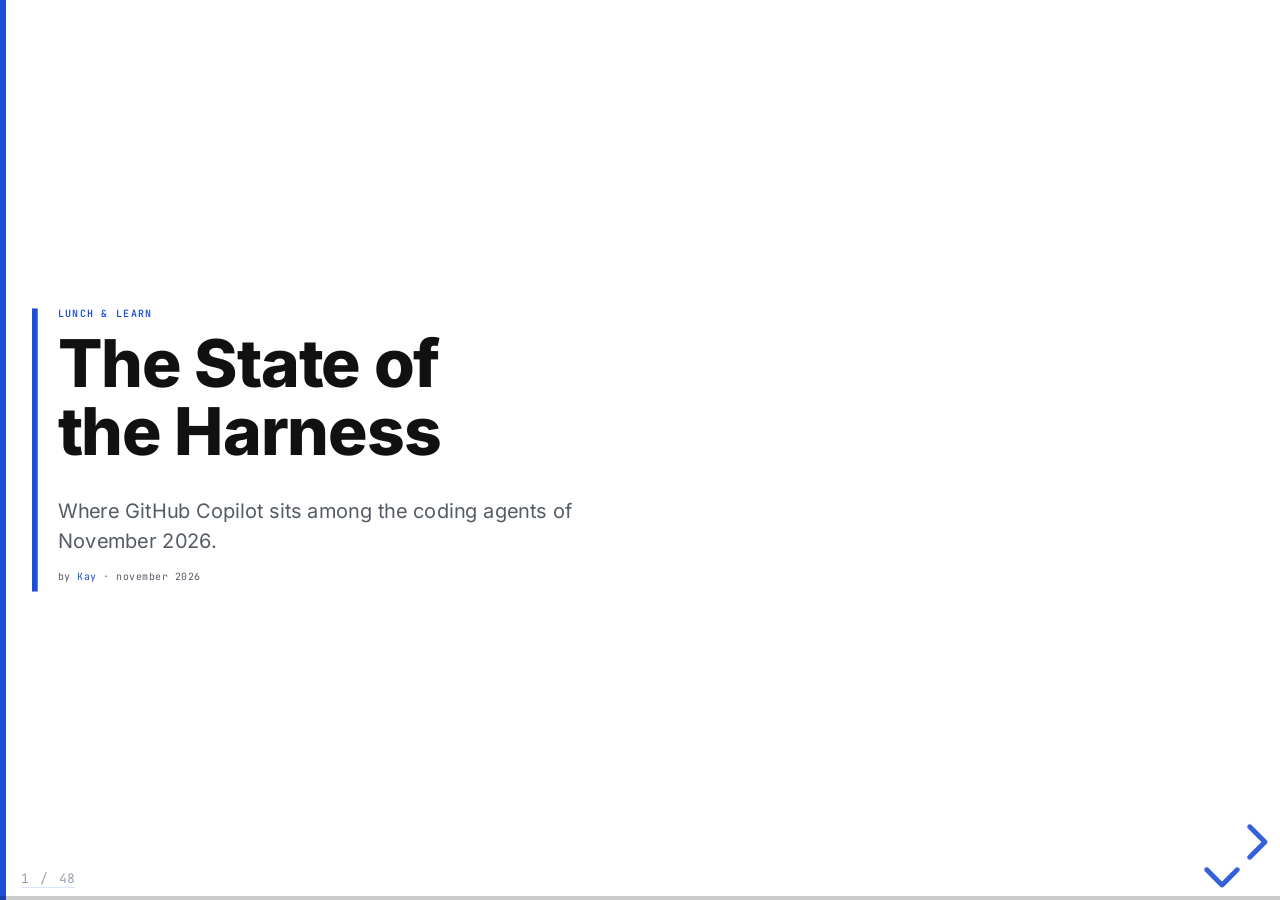
==== commit 72113007: "Rebuild State of the Harness around Copilot, after fresh-reader review Kay found the first version h" ====
--- a/state-of-harnesses/index.html
+++ b/state-of-harnesses/index.html
@@ -4,7 +4,7 @@
   <meta charset="utf-8">
   <meta name="viewport" content="width=device-width, initial-scale=1.0">
   <title>The State of the Harness</title>
-  <meta name="description" content="Coding agents in November 2026: what they share, where they split, and where they are going.">
+  <meta name="description" content="Where GitHub Copilot sits among the coding agents of November 2026: what they share, where they disagree, and where they are going.">
   <link rel="stylesheet" href="../vendor/reveal/reset.css">
   <link rel="stylesheet" href="../vendor/reveal/reveal.css">
   <link rel="stylesheet" href="../vendor/reveal/plugin/highlight.css">
@@ -13,721 +13,650 @@
 <body>
 <div class="reveal">
   <div class="slides">
-<!-- PART 01: title slide and section 1, "The loop" (ids: title, loop-open, loop-same, loop-around, loop-matters) -->
-
-    <!-- ================================================================
-         TITLE
-         ================================================================ -->
+<!-- TITLE, AGENDA AND SECTION 1 (ids: title, agenda, loop-open, copilot-where, loop-same, loop-around, loop-matters) -->
+
     <section>
       <section class="opener" id="title">
         <span class="eyebrow">lunch &amp; learn</span>
         <h1>The State of<br>the Harness</h1>
-        <p class="sub">Coding agents in November 2026: what they share, where they split,
-        and where they are going.</p>
+        <p class="sub">Where GitHub Copilot sits among the coding agents of November 2026.</p>
         <p class="byline">by <b>Kay</b> · november 2026</p>
         <aside class="notes">
-          <p>Say hi. This is the third talk in the series. In August, Engines &amp; Harnesses
-          said the model is the engine and everything around it is the harness. In October,
-          Build Your Own Harness had us writing Copilot instructions, hooks, skills and agents
-          for a real repo.</p>
-          <p>Today we step back and look at every major coding agent, closed and open source:
-          what they have in common, where they differ, what their makers say they believe, and
-          where they are heading. Nobody needs to install anything. Copilot is still our tool.
-          The aim is that when you read news about Cursor or Claude Code or Codex, you know
-          where it fits.</p>
-          <p>By coding agent I mean an AI tool that reads your repo, edits files and runs
-          commands for you, such as Copilot, Cursor, Claude Code or Codex.</p>
-          <p>Everything on these slides carries a date, because this field changes monthly.
-          The research stops on 4 November 2026.</p>
-          <p>Backup (do not read aloud): RIGHT moves between sections, DOWN goes deeper inside a
-          section, ESC shows the whole map. Each content slide's notes have a spoken part of
-          about 180 words, then a backup paragraph like this one for questions.</p>
-          <p>Source: research/round5-synthesis.md (fetched 2026-11-04).</p>
+          <p>Say hi. This is the third talk in the series, but you don't need the first two.
+          Today we look at the whole field of AI coding agents. You hear about Claude Code, Cursor
+          or Codex in the news every week, and there are dozens more. Copilot is still our tool,
+          and nobody needs to install anything.</p>
+          <p>I'll use Copilot as the reference point all the way through. When you read about
+          another tool afterwards, you should be able to say how it differs from what we use.</p>
+          <p>Everything here carries a date, because this field changes every month. The research
+          stops on 4 November 2026.</p>
+          <p><b>If asked:</b> RIGHT moves between sections, DOWN goes deeper inside a section, ESC
+          shows the whole map. Each slide's notes have a spoken part of about 75 seconds, then
+          backup detail for questions, then the research files behind the claims. The earlier talks
+          were Engines &amp; Harnesses (August) and Build Your Own Harness (October), where we wrote
+          Copilot instructions, hooks, skills and agents for a real repo.</p>
+          <p><b>Sources:</b> research/round5-synthesis.md (fetched 2026-11-04).</p>
+        </aside>
+      </section>
+
+      <section id="agenda">
+        <span class="eyebrow">the plan</span>
+        <h2>Each part of the talk answers one question, starting from Copilot</h2>
+        <ol class="agenda">
+          <li><b>What is a harness?</b> The loop inside Copilot and every other agent</li>
+          <li><b>Who else builds one?</b> Labs, platforms, start-ups and open source</li>
+          <li><b>What do they all share?</b> The same basic tools and file formats</li>
+          <li><b>Where do they disagree?</b> Six design choices, with Copilot's choice first</li>
+          <li><b>What does each maker believe?</b> In their own words</li>
+          <li><b>Where is it heading?</b> What shipped in 2026, and a warning from legacy code</li>
+          <li><b>What should we do?</b> Questions for our platform team, and habits that work today</li>
+        </ol>
+        <aside class="notes">
+          <p>We start with what a harness is, using Copilot as the example. Then we meet the other
+          builders and look at what they all have in common.</p>
+          <p>The longest part is about disagreements. The builders make opposite choices on basic
+          questions, such as how an agent should search your code, or what should stop it running a
+          dangerous command. For each one I'll show what Copilot does first, then who does the
+          opposite and why.</p>
+          <p>After that, what each maker says it believes, where things are going, and what is worth
+          doing on Monday. It runs about 38 minutes, with time for questions.</p>
+          <p><b>Sources:</b> structure of this deck; research/round5-synthesis.md §3 to §6.</p>
         </aside>
       </section>
     </section>
 
     <!-- ================================================================
-         1 · THE LOOP
+         1 · WHAT A HARNESS IS
          ================================================================ -->
     <section>
       <section class="opener" id="loop-open">
         <span class="secnum">01</span>
-        <h1>The loop</h1>
-        <p class="sub">The part every coding agent has in common, and how much the code
-        around it changes the result.</p>
-        <aside class="notes">
-          <p>About four minutes. First the one mechanism that every agent in this talk shares,
-          then what vendors build around it, then what the evidence says about whether that
-          extra code changes results.</p>
+        <h1>What a harness is</h1>
+        <p class="sub">An agent is a model plus a harness. The model decides what to do next,
+        and the harness does the work.</p>
+        <aside class="notes">
+          <p>About five minutes: where Copilot's agent runs, the loop every agent shares, the parts
+          built around that loop, and whether those parts change the results.</p>
+        </aside>
+      </section>
+
+      <section id="copilot-where">
+        <span class="eyebrow">01 · what a harness is</span>
+        <h2>Copilot's agent works in four places, all running on one engine</h2>
+        <p class="small">Autocomplete suggests the next line. <strong>Agent mode</strong> takes a
+        whole task, then reads files, edits them and runs commands until the task is done.</p>
+        <div class="cols-4">
+          <div class="panel"><h3>Editor</h3><p class="small">Agent mode in the chat panel of VS Code or a JetBrains IDE</p></div>
+          <div class="panel"><h3>Terminal</h3><p class="small">The Copilot CLI, the same agent at a command prompt</p></div>
+          <div class="panel"><h3>Desktop app</h3><p class="small">The Copilot app, for running and tracking several tasks at once</p></div>
+          <div class="panel"><h3>Cloud</h3><p class="small">The cloud agent: give it an issue, it works on GitHub's machines and opens a pull request</p></div>
+        </div>
+        <p class="small">Since October all four use one engine, the <strong>Copilot harness</strong>.
+        VS Code also keeps an older engine, the Local harness, for now.</p>
+        <p class="src">GitHub changelog, Jun to Oct 2026 · Microsoft blog, 28 Oct 2026 · VS Code 1.143 notes and harness docs, Oct 2026</p>
+        <aside class="notes">
+          <p>Most of us know Copilot as autocomplete: grey text that suggests the next line. This
+          talk is about agent mode, which is different. You give it a whole task, such as "fix the
+          failing test", and it reads files, edits them and runs commands by itself until the task
+          is done.</p>
+          <p>Copilot's agent shows up in four places. In the editor, it's agent mode in the chat
+          panel, in VS Code or IntelliJ. In the terminal, it's the Copilot CLI. There is a desktop
+          app for running several tasks at once. And there is a cloud agent: you assign it an
+          issue on GitHub, it works on GitHub's machines, and you get a pull request back.</p>
+          <p>Until this year those were separate pieces of code. In October Microsoft finished
+          merging them into one engine, called the Copilot harness, so Copilot should now behave
+          the same in each place. Microsoft's full name for it is the Microsoft Copilot harness.
+          That is the coding engine, not the Microsoft 365 Copilot assistant in Office. VS Code
+          still offers the older engine, called the Local harness, as a fallback.</p>
+          <p>Which of these four our bank allows is our platform team's decision, and we come back
+          to that at the end.</p>
+          <p><b>If asked:</b> VS Code made the Copilot harness the default for new sessions in
+          version 1.143, around October 21; the docs call Local a "legacy editor harness option".
+          Copilot in JetBrains IDEs has run on the Copilot harness since August. Microsoft's reason
+          for one engine: "Improve the harness, and every surface it touches benefits." The Copilot
+          app became generally available on June 17; connected cloud sessions on October 28. OpenAI
+          (one Codex core behind its CLI, IDE extension, app and SDK) and AWS (one Kiro harness
+          behind its IDE, CLI, web and iOS apps) made the same move. VS Code can also host
+          Anthropic's and OpenAI's own harnesses in preview; the admin setting that turns off Local
+          blocks those too.</p>
+          <p><b>Sources:</b> research/round5-copilot-architecture.md short version, §1.1, §1.2, §2.3,
+          §9 and verification item 4; round5-openai-codex.md §1; round5-google-amazon-jetbrains.md
+          §2.2.</p>
         </aside>
       </section>
 
       <section id="loop-same">
-        <span class="eyebrow">01 · the loop</span>
-        <h2>Every coding agent runs the same loop</h2>
+        <span class="eyebrow">01 · what a harness is</span>
+        <h2>Inside, Copilot runs the same simple loop as every other coding agent</h2>
         <div class="loop">
-          <div class="node model">Model<small>picks the next step</small></div>
-          <div class="arrows">tool call →<br>← result</div>
-          <div class="node">Harness<small>runs the tool, returns the output</small></div>
+          <div class="node model">Model<small>The AI (OpenAI's GPT, Anthropic's Claude, Google's Gemini…) reads the conversation and picks the next step</small></div>
+          <div class="arrows">“run the tests” →<br>← test output</div>
+          <div class="node">Harness<small>Copilot itself: runs the step on your machine and sends back the result</small></div>
         </div>
-        <p class="small">A <strong>tool call</strong> is the model asking the harness to act for it:
-        read this file, run these tests. The loop ends when the model replies without one.</p>
-        <blockquote>“It's an LLM, a loop, and enough tokens.”
-        <cite>Thorsten Ball, Amp · “How to Build an Agent” · April 2025</cite></blockquote>
-        <p class="src">Ball, ampcode.com, Apr 2025 · Claude Agent SDK docs and GitHub Copilot SDK docs, read Nov 2026</p>
-        <aside class="notes">
-          <p>Walk the diagram with a real task. You type "fix the failing test". The model
-          can't touch your machine, so it answers with a tool call, a structured request such
-          as "run mvn test". The harness runs the command and sends the output back. The model
-          reads the failure, asks to open a file, asks for an edit, and asks to run the tests
-          again. When they pass, it writes you a plain reply with no tool call in it, and the
-          loop stops.</p>
-          <p>The vendors describe it in nearly the same words. GitHub's Copilot SDK docs: "The
-          CLI is purely mechanical: 'model asked for tools → execute → call model again.' The
-          model is the decision-maker for when to stop."</p>
-          <p>Thorsten Ball, of Amp, wrote the quote in April 2025, in a post that builds a
-          working code-editing agent in "less than 400 lines of code, most of which is
-          boilerplate." LLM stands for large language model, the AI model itself. A token is a
-          chunk of text, about a word or part of one, so "enough tokens" means enough room and
-          budget for the conversation to keep going.</p>
-          <p>Backup (do not read aloud): Claude Code's Agent SDK docs say the same thing:
-          "Claude continues calling tools and processing results until it produces a response
-          with no tool calls." Some harnesses also give the model an explicit "I'm finished"
-          tool. As of November 2026, Copilot has task_complete, Gemini CLI has complete_task,
-          Cline has submit_and_exit, OpenHands has FinishTool. Ball's post is more than six
-          months old, but the core it describes has not changed.</p>
-          <p>Source: research/round5-synthesis.md §3.1; round5-claude-code.md §2;
-          round5-copilot-architecture.md §2.1; round5-convergence-standards.md §5 and §5.1;
-          round5-platforms-research.md §3.8 (and its verification pass, item 8, for the two
-          line counts).</p>
+        <p class="small">The model can only write text. When it needs something done, it asks the
+        harness, and the harness does it. This repeats until the model answers without asking for
+        anything.</p>
+        <blockquote>“The CLI is purely mechanical: ‘model asked for tools → execute → call model
+        again.’ The model is the decision-maker for when to stop.”
+        <cite>GitHub, Copilot SDK docs, “agent loop” page · read Nov 2026</cite></blockquote>
+        <p class="src">GitHub Copilot SDK docs, docs/features/agent-loop.md, read 4 Nov 2026 · Claude Agent SDK docs, Nov 2026 · Ball, ampcode.com, Apr 2025</p>
+        <aside class="notes">
+          <p>Here is how agent mode works underneath. Say you ask it to fix the failing test. The
+          model, the AI itself, can't touch your machine. All it can do is write text, so it writes
+          a request: run the tests. The harness, which is Copilot, runs them and sends the output
+          back. The model reads the failure, asks to open a file, asks for an edit, and asks to run
+          the tests again. When they pass, it writes you a normal reply with no request in it, and
+          the loop stops.</p>
+          <p>The quote is GitHub describing Copilot. The harness doesn't make decisions. It carries
+          out what the model asks for, and the model decides when the job is done.</p>
+          <p>Every agent in this talk works this way, and the loop itself is small. In 2025
+          Thorsten Ball, who works on another agent called Amp, built a working one in under 400
+          lines of code. The products differ in what they build around it.</p>
+          <p><b>If asked:</b> the request the model writes is called a tool call, and the things it
+          can ask for (read a file, run a command) are its tools. GitHub's docs: "Each iteration of
+          this loop is exactly one LLM API call ... There are no hidden calls." Copilot also gives
+          the model an explicit "I'm finished" tool, task_complete. Anthropic's docs for Claude Code
+          say the same: "Claude continues calling tools and processing results until it produces a
+          response with no tool calls." Ball's line was "It's an LLM, a loop, and enough
+          tokens."</p>
+          <p><b>Sources:</b> research/round5-copilot-architecture.md §2.1; round5-synthesis.md §3.1;
+          round5-claude-code.md §2; round5-convergence-standards.md §5 and §5.1;
+          round5-platforms-research.md §3.8 and verification item 8.</p>
         </aside>
       </section>
 
       <section id="loop-around">
-        <span class="eyebrow">01 · the loop</span>
-        <h2>Most of the code lives around the loop</h2>
-        <blockquote>“Most of the code, however, lives in the systems around this loop.”
-        <cite>Liu, Zhao, Shang, Shen · “Dive into Claude Code”, arXiv 2604.14228 · v3, October 2026</cite></blockquote>
+        <span class="eyebrow">01 · what a harness is</span>
+        <h2>Copilot's features live in the code around the loop</h2>
         <div class="rings">
-          <div><b>Instructions</b>Repo rules, such as AGENTS.md</div>
-          <div><b>Code search</b>Grep, or an index</div>
-          <div><b>Editing</b>How the model writes a change</div>
-          <div><b>Context</b>What the model sees at once, summarised when full</div>
-          <div><b>Subagents</b>Helpers that start fresh and report back</div>
-          <div><b>Plan mode</b>Write tools switched off</div>
-          <div><b>Permissions</b>Who approves; a sandbox fences commands</div>
-          <div><b>Extensions</b>MCP (outside tools), skills, hooks</div>
+          <div><b>Instructions</b>copilot-instructions.md, AGENTS.md</div>
+          <div><b>Finding code</b>Text search, plus search by meaning</div>
+          <div><b>Editing</b>The format a change is written in</div>
+          <div><b>Working space</b>Old conversation summarised when the model's limit is near</div>
+          <div><b>Helpers</b>Smaller agents for side jobs, such as reviewing a diff</div>
+          <div><b>Plan mode</b>Edits blocked until you approve a plan</div>
+          <div><b>Safety</b>Who approves each action, and a sandbox that fences commands in</div>
+          <div><b>Extensions</b>Plug-ins for outside tools (MCP), skills, hooks</div>
         </div>
-        <p class="src">Liu et al., arXiv 2604.14228, v3 Oct 2026 · layers drawn from 2026 source studies and vendor docs</p>
-        <aside class="notes">
-          <p>The loop from the last slide fits in a few hundred lines. A product like Claude
-          Code is far bigger. Four researchers read Claude Code's publicly available source and
-          found the loop at the centre. Around it sat seven permission modes, five layers of
-          code for summarising old conversation, four ways to extend it, and code to run helper
-          agents.</p>
-          <p>The eight boxes are the layers most harnesses add. Instructions means the system
-          prompt, the standing instructions the harness sends to the model ahead of your
-          message, plus your repo's rules, like the AGENTS.md files from October. The context
-          window is everything the model can see at once, measured in tokens; when it fills up,
-          the harness summarises the older part, and that is compaction. Subagents get their
-          own fresh context and hand back a short summary. A sandbox is a fence the operating
-          system enforces around the agent's commands. MCP, the Model Context Protocol, is the
-          standard way to plug in outside tools.</p>
-          <p>The rest of the talk compares these boxes across vendors, and the people who build
-          them disagree in public about how much to build.</p>
-          <p>Backup (do not read aloud): the other boxes. Code search is how the agent finds
-          things in a big repo. Editing is the exact format the model writes changes in. Plan
-          mode takes away the write tools so the agent can only look and propose. You built
-          skills and hooks in October. The quote was re-checked against the paper's v3 page on
-          5 November 2026. The eight layers combine several source studies, so no single paper
-          lists exactly these eight.</p>
-          <p>Source: research/round5-convergence-standards.md §5 and §5.2 (and §6 table for the
-          paper, plus its verification pass line of 2026-11-05); round5-synthesis.md §3.3.</p>
+        <p class="small">Every harness in this talk has some version of these boxes. Section 4
+        compares the ones where the builders disagree most.</p>
+        <p class="src">GitHub Copilot CLI reference and changelog, Nov 2026 · VS Code Copilot docs, Nov 2026 · Liu et al., “Dive into Claude Code”, arXiv 2604.14228, v3 Oct 2026</p>
+        <aside class="notes">
+          <p>The loop fits in a few hundred lines, so the size of these products comes from what's
+          around it. These are Copilot's main parts. You don't need to memorise them, because each
+          one comes back later.</p>
+          <p>Three are worth a word now. Working space: a model can only see a limited amount of
+          text at once, measured in tokens, where a token is about a word. When a long session gets
+          near that limit, Copilot summarises the older part so it can keep going. Safety: either
+          you approve each action, or a second AI model approves it, and a sandbox can stop the
+          agent's commands reaching things like the network. Extensions: MCP is a standard way to
+          plug in outside tools, such as a ticket system, and skills and hooks are files you add to
+          a repo to teach or check the agent.</p>
+          <p>Other harnesses have the same boxes. Researchers who read Claude Code's source code
+          found the same picture: "Most of the code, however, lives in the systems around this
+          loop."</p>
+          <p><b>If asked:</b> the summarising is usually called compaction; the Copilot CLI does it
+          "When your conversation approaches 95% of the token limit", and /compact does it by hand.
+          Copilot's built-in helpers (subagents) include explore, task, code-review, research and
+          rubber-duck. Plan mode in the CLI is enforced by the harness, though the docs call it "a
+          safety net, not a guarantee." MCP is the Model Context Protocol. The quote is from Liu,
+          Zhao, Shang and Shen, arXiv 2604.14228, v3, re-checked on 5 November.</p>
+          <p><b>Sources:</b> research/round5-copilot-architecture.md §2.1, §3.1, §4.2, §4.3, §5;
+          round5-convergence-standards.md §5 and §5.2 and verification pass; round5-synthesis.md
+          §3.3.</p>
         </aside>
       </section>
 
       <section id="loop-matters">
-        <span class="eyebrow">01 · the loop</span>
-        <h2>The harness alone moves results when it fixes or breaks something, and barely otherwise</h2>
-        <table>
-          <tr><th>Study</th><th>Same model, harness changed</th><th>Result</th></tr>
-          <tr><td>Lewis · Aug 2026</td><td>Harness trims old tool output</td><td>Small context window: 43 → 72 of 169 tasks solved. Large window: 102 vs 101</td></tr>
-          <tr><td>Scale AI · Oct 2026</td><td>Three open-weight models, three harnesses each</td><td>Which harness explained 0.3% of the spread in results; which task, 32%</td></tr>
-          <tr><td>Anthropic · Apr 2026</td><td>Three harness changes</td><td>Users reported a worse model; the same model through the API was unaffected</td></tr>
-        </table>
-        <p class="src">Lewis, arXiv 2608.26218, Aug 2026 · Scale AI, arXiv 2610.24206, Oct 2026 · Anthropic, April 23 postmortem, 2026 · notes: OpenAI, “Codex as a platform”, Aug 2026</p>
-        <aside class="notes">
-          <p>The first two rows are benchmarks: fixed sets of tasks with known answers, used to
-          score models. In both, the model stays the same and only the harness changes.</p>
-          <p>First row: one author ran an open-weight model, one anyone can download and run,
-          on their own machine with the context window set small on purpose. A harness that
-          trimmed old tool output took it from 43 to 72 solved tasks out of 169. With a large
-          window the same change did nothing: 102 against 101.</p>
-          <p>Second row: Scale AI ran three open-weight models in three harnesses each and
-          worked out what explained the results. The task explained about 32%, the harness
-          0.3%. The harness did change cost: one model used twice as many tokens per solved
-          task in one harness as in another.</p>
-          <p>Third row: in April, users said Claude had got worse. Anthropic traced it to three
-          harness changes, including a lower default effort setting and a system-prompt line
-          asking for shorter answers. The model served through the API was untouched: "The API
-          was not impacted."</p>
-          <p>Next section: who builds these harnesses.</p>
-          <p>Backup (do not read aloud). Row one details: about 20,000 tokens for the small
-          window, 262,000 for the large one. Row two: SWE-Bench Pro, 642 tasks, harnesses
-          mini-swe-agent, Pi and OpenCode; the model explained 2.7%; the cost example is 1.3
-          million tokens per solved task in Pi against 2.6 million in mini-swe-agent. Row three:
-          default effort (how long the model thinks before it answers) dropped from high to
-          medium on March 4. A change on March 26 was meant to clear the model's earlier
-          reasoning (the thinking it had written out) once after an idle hour; a bug made it
-          clear that reasoning on every turn for the rest of the session. The shorter-answers
-          line went in on April 16. The postmortem is older than six months and reports what
-          users noticed; it has no benchmark score. OpenAI reports a bigger jump on its own
-          harness: in August it said keeping reasoning between turns and adding compaction took
-          GPT-5.6 Sol from 13.3% to 38.3% on ARC-AGI-3, a reasoning benchmark, with six times
-          fewer output tokens. Present that as OpenAI's claim; both changes manage the context
-          window, the same limit as row one. If someone pushes: the August study used four-bit
-          (compressed) models served locally, and the improved harness also ran longer (4.6
-          solver wall-clock hours against 1.3). Its tasks come from SWE-bench Verified, which
-          has documented answer-leakage problems; both arms ran the same tasks. Scale tested
-          open-weight models only, and that benchmark version is close to saturated, with
-          scores of 87% to 99%, so there is little room for any difference to show. Two things
-          not to say: don't say the harness matters more than the model as a general rule (the
-          one grid that shows that used near-tied models, 100 tasks and a weak baseline), and
-          don't use the "45.9% versus 55.4%" Claude Code figure that circulates (an aggregator
-          error; the corrected gap is 3.9 points).</p>
-          <p>Source: research/round5-harness-effect-evidence.md §2, §6.1, §6.3, §9 rows 1 to 3
-          and 8 to 10, §10, and its verification pass items 4, 5 and 9 (plus the 2026-11-05
-          line on solver hours); round5-claude-code.md §8 and verification item 10;
-          round5-openai-codex.md §8 and verification item 6. Postmortem wording re-checked
-          against anthropic.com/engineering/april-23-postmortem on 2026-11-05.</p>
+        <span class="eyebrow">01 · what a harness is</span>
+        <h2>With enough working space and no bugs, swapping the harness barely changed results</h2>
+        <div class="cols">
+          <div class="panel">
+            <h3>Same model, different harness: little difference</h3>
+            <p class="small"><strong>GitHub, Jun 2026.</strong> Copilot against Claude Code
+            (Anthropic's agent) and Codex (OpenAI's), on the same models: “effective parity”. This
+            is GitHub testing itself.</p>
+            <p class="small"><strong>Scale AI, Oct 2026.</strong> Three models in three open-source
+            harnesses, not Copilot. The task explained 32% of the spread in scores, the model 2.7%,
+            the harness 0.3%.</p>
+          </div>
+          <div class="panel blue">
+            <h3>When the harness fixes or breaks something: a big difference</h3>
+            <p class="small"><strong>Lewis, Aug 2026.</strong> A model with very little working
+            space: a harness that cleared old output took it from 43 to 72 bug fixes out of 169.
+            With plenty of space, 102 against 101.</p>
+            <p class="small"><strong>Anthropic, Apr 2026.</strong> Three harness changes made
+            users think Claude had got worse. The model itself was unchanged.</p>
+          </div>
+        </div>
+        <p class="src">GitHub blog, Basava and Castro, 25 Jun 2026 · Scale AI, arXiv 2610.24206, Oct 2026 · Lewis, arXiv 2608.26218, Aug 2026 · Anthropic, April 23 postmortem, 2026</p>
+        <aside class="notes">
+          <p>You will hear people say Copilot is weaker than Claude Code or Codex because of its
+          harness. The studies so far say the harness changes results a lot only when it fixes a
+          real problem or introduces one.</p>
+          <p>On the left the model stays the same and only the harness changes. GitHub ran Copilot
+          against Claude Code and Codex on the same models and reported "effective parity", meaning
+          the differences were within the noise. That is GitHub marking its own homework. Scale AI,
+          an independent firm, ran three models in three open-source harnesses. It didn't test
+          Copilot, but the pattern was clear: which task it was explained about a third of the
+          spread in scores, and which harness explained almost nothing.</p>
+          <p>On the right are the exceptions. One researcher gave a model very little working space,
+          and a harness that cleared out old output solved far more of the bug-fix tasks. With
+          plenty of space, the same change made no difference. Harness changes can also break
+          things. In April users said Claude had got worse, and Anthropic traced it to three harness
+          changes. The model hadn't changed.</p>
+          <p><b>If asked:</b> GitHub used Claude Sonnet 4.6 and Opus 4.7 against Claude Code and
+          GPT-5.4 and GPT-5.5 against Codex CLI, on SWE-bench Verified, SWE-bench Pro, SkillsBench,
+          Terminal-Bench 2.0 and an internal set: "the differences in either direction are within
+          the variance", with "lower token consumption across most configurations". The tasks in
+          these benchmarks are real bug fixes from public GitHub projects. Scale used SWE-Bench
+          Pro, 642 tasks, with models anyone can download, in mini-swe-agent, Pi and OpenCode; our research
+          file records only these three shares, so if asked what explains the rest, say so. The
+          harness did change cost: one model used 1.3 million tokens per solved task in Pi and 2.6
+          million in mini-swe-agent. Lewis used about 20,000 tokens of space against 262,000, on
+          compressed models run locally, and the better harness also ran longer (4.6 hours against
+          1.3). Anthropic's changes: a lower default effort setting (March 4), a bug that cleared
+          the model's earlier reasoning every turn (March 26), and a prompt line asking for shorter
+          answers (April 16); "The API was not impacted." OpenAI claims a bigger jump on its own
+          harness (13.3% to 38.3% on ARC-AGI-3); present that as OpenAI's claim. Don't use the
+          "45.9% versus 55.4%" Claude Code figure; it's an aggregator error.</p>
+          <p><b>Sources:</b> research/round5-copilot-architecture.md §7 and verification item 8;
+          round5-harness-effect-evidence.md §2, §6.1, §6.3, §9, §10 and verification pass;
+          round5-claude-code.md §8; round5-openai-codex.md §8.</p>
         </aside>
       </section>
     </section>
 
 
-<!-- Part 2 · The field (ids: field-open, field-map, field-openness, field-consolidation, field-usage) -->
+<!-- SECTION 2 · WHO BUILDS HARNESSES (ids: field-open, field-map, field-openness, field-consolidation, field-usage) -->
     <section>
       <section class="opener" id="field-open">
         <span class="secnum">02</span>
-        <h1>The field</h1>
-        <p class="sub">Who builds coding harnesses, how much of each you can read,
-        what was sold or shut down in 2026, and who uses what.</p>
-        <aside class="notes">
-          <p>About five minutes, four slides. Every product name here comes with a date,
-          because several of them changed owner in 2026.</p>
+        <h1>Who builds harnesses</h1>
+        <p class="sub">Copilot's rivals come from four kinds of company. Some publish their
+        code, and several changed owner in 2026.</p>
+        <aside class="notes">
+          <p>About five minutes, four slides.</p>
         </aside>
       </section>
 
       <section id="field-map">
-        <span class="eyebrow">02 · the field</span>
-        <h2>Coding harnesses come from four kinds of builder</h2>
+        <span class="eyebrow">02 · who builds harnesses</span>
+        <h2>Copilot comes from a platform owner, one of four kinds of builder</h2>
         <div class="map">
-          <div class="group">
-            <h3>Model labs</h3>
-            <p>Build the model and the harness together</p>
-            <span class="tag">Claude Code</span><span class="tag open">Codex</span><span class="tag">Antigravity</span><span class="tag open">Gemini CLI</span><span class="tag gone">Jules</span>
-          </div>
           <div class="group">
             <h3>Platform owners</h3>
             <p>Already own your repo, cloud or IDE</p>
-            <span class="tag">GitHub Copilot</span><span class="tag">AWS Kiro</span><span class="tag">JetBrains Junie / Air</span><span class="tag">GitLab Duo</span><span class="tag gone">Amazon Q Developer</span>
+            <span class="tag us">GitHub Copilot</span><span class="tag">AWS Kiro</span><span class="tag">JetBrains Junie</span><span class="tag">GitLab Duo</span>
+          </div>
+          <div class="group">
+            <h3>Model labs</h3>
+            <p>Make the AI model and a harness for it</p>
+            <span class="tag">Claude Code</span><span class="tag open">Codex</span><span class="tag">Antigravity</span><span class="tag open">Gemini CLI</span>
           </div>
           <div class="group">
             <h3>Agent companies</h3>
             <p>Sell the agent itself</p>
-            <span class="tag">Cursor</span><span class="tag">Devin</span><span class="tag">Factory</span><span class="tag">Amp</span><span class="tag open">Warp</span><span class="tag gone">Windsurf</span>
+            <span class="tag">Cursor</span><span class="tag">Devin</span><span class="tag">Amp</span><span class="tag">Factory</span>
           </div>
           <div class="group">
             <h3>Open source</h3>
-            <p>Anyone can read the code and point it at almost any model</p>
-            <span class="tag open">OpenCode</span><span class="tag open">Cline</span><span class="tag open">Pi</span><span class="tag open">Goose</span><span class="tag open">OpenHands</span><span class="tag open">Zed</span><span class="tag open">Aider</span><span class="tag open">Kilo Code</span><span class="tag gone">Roo Code</span><span class="tag gone">Continue</span>
+            <p>Anyone can read the code and use almost any model</p>
+            <span class="tag open">OpenCode</span><span class="tag open">Cline</span><span class="tag open">Pi</span><span class="tag open">Goose</span><span class="tag open">OpenHands</span><span class="tag open">Zed</span>
           </div>
         </div>
-        <p class="note"><span class="tag open">open source</span> <span class="tag gone">closed, closing or renamed in 2026</span></p>
+        <p class="note"><span class="tag open">green</span> open source · <span class="tag us">blue</span> what we use</p>
         <p class="src">Vendor sites, repos and changelogs, checked 4 Nov 2026</p>
         <aside class="notes">
-          <p>Walk the four boxes; don't read every chip.</p>
-          <p>Platform owners already sit in our workflow: GitHub has the repo, AWS the cloud,
-          JetBrains the IDE, GitLab the pipeline. Agent companies sell only the agent, though
-          Cursor and Cognition (the Devin company) now train models of their own. The open
-          source projects can be read line by line and pointed at almost any model
-          provider.</p>
-          <p>Green chips are open source: the code is published under a licence that lets
-          anyone read, change and reuse it. Codex counts because its core harness is
-          Apache-2.0. Copilot isn't green; the next slide explains why.</p>
-          <p>A struck-through chip means the product closed, is closing or lost its name this
-          year. Most of them are dated two slides on. Cursor, Pi and Kilo Code were also sold
-          this year but still ship, so they aren't struck.</p>
-          <p>Backup (do not read aloud): GitLab's docs say Duo Agent Platform reached general
-          availability in GitLab 18.8 (press reports date that January 2026), and flows started
-          from the GitLab UI run as CI/CD jobs. Warp's client app is AGPL-3.0, but Warp's
-          announcement doesn't say whether the agent backend is open too. Roo Code isn't on the
-          consolidation slide: it shut on May 15. Other names a bank gets pitched: IBM Bob,
-          Tabnine (which now ships a branded build of OpenCode as its command line tool),
-          Atlassian Rovo Dev (Atlassian says it "is reaching end of life as a standalone
-          product"), Alibaba's Qoder, xAI's Grok Build and Mistral Vibe. Details, as checked on
-          November 4, are in the enterprise research file.</p>
-          <p>Source: research/round5-synthesis.md §2 (tables of every harness);
-          round5-enterprise-harnesses.md Part A (A1 Tabnine, A2 GitLab Duo, A3 Rovo Dev);
-          round5-oss-ide-extensions.md short version, §2, §4;
-          round5-platforms-research.md §6 and verification pass (Warp licence);
-          round5-google-amazon-jetbrains.md §1 table (Jules, Q Developer).</p>
+          <p>There are dozens of coding agents, made by four kinds of company. Knowing which kind
+          made a tool explains a lot of its design.</p>
+          <p>Copilot is top left. Platform owners already sit in our daily work: GitHub has the
+          repo, AWS the cloud, JetBrains the IDE and GitLab the pipeline. For them the agent is one
+          more feature of a platform you already pay for.</p>
+          <p>Model labs make the AI models. Anthropic makes Claude and the Claude Code agent, OpenAI
+          makes GPT and Codex, and Google makes Gemini and Antigravity. Agent companies, such as
+          Cursor and Cognition, which makes Devin, sell only the agent. Open-source projects
+          publish all their code, and you can point them at almost any model.</p>
+          <p>Green means open source: anyone can read, change and reuse the code. Codex is green
+          because OpenAI publishes its core. Don't try to remember the names. The ones that matter
+          come up again.</p>
+          <p><b>If asked:</b> GitLab's Duo Agent Platform reached general availability in GitLab
+          18.8, and flows started from the GitLab UI run as CI/CD jobs. Other names a bank gets
+          pitched: IBM Bob, Tabnine (whose new command line tool is a branded build of OpenCode),
+          Atlassian Rovo Dev, Alibaba's Qoder, xAI's Grok Build, Mistral Vibe and Warp. Cursor and
+          Cognition now also train models of their own.</p>
+          <p><b>Sources:</b> research/round5-synthesis.md §2; round5-enterprise-harnesses.md Part
+          A; round5-oss-ide-extensions.md short version, §2, §4; round5-platforms-research.md §6
+          and verification pass; round5-google-amazon-jetbrains.md §1 table.</p>
         </aside>
       </section>
 
       <section id="field-openness">
-        <span class="eyebrow">02 · the field</span>
-        <h2>Openness is a scale, and Codex and Copilot sit in the middle of it</h2>
+        <span class="eyebrow">02 · who builds harnesses</span>
+        <h2>Copilot's current engine is closed source, though its older VS Code engine is open</h2>
         <div class="spectrum">
-          <div class="poles"><span>Closed source</span><span>Open, owned by a foundation</span></div>
+          <div class="poles"><span>Closed: code not published</span><span>Open: anyone can read and change it</span></div>
           <div class="track">
             <span class="dot" style="left:6%">Claude Code</span>
             <span class="dot low" style="left:13%">Cursor</span>
-            <span class="dot" style="left:20%">Antigravity</span>
-            <span class="dot low us" style="left:41%">Copilot</span>
-            <span class="dot" style="left:53%">Codex</span>
-            <span class="dot low" style="left:65%">Pi</span>
-            <span class="dot" style="left:78%">OpenCode</span>
+            <span class="dot us" style="left:24%">Copilot harness</span>
+            <span class="dot low" style="left:40%">Codex</span>
+            <span class="dot" style="left:56%">Pi</span>
+            <span class="dot low us" style="left:68%">Copilot's Local harness</span>
+            <span class="dot" style="left:80%">OpenCode</span>
             <span class="dot low" style="left:93%">Goose</span>
           </div>
         </div>
         <ul class="small">
-          <li>Codex: Apache-2.0 core, but “We do not accept external code contributions or pull requests.” (Aug 2026)</li>
-          <li>Copilot: VS Code's older Local harness is MIT; the Copilot harness, now the default in VS Code, the CLI and the app, is proprietary</li>
-          <li>OpenCode: MIT, 224,627 GitHub stars. Goose: Linux Foundation project since Dec 2025, repo moved Apr 2026</li>
+          <li><strong>Copilot:</strong> the Copilot harness, now the default everywhere, is not published. The older Local harness in VS Code is open source, and you can read its prompts.</li>
+          <li><strong>Codex:</strong> OpenAI publishes the core but accepts no outside code.</li>
+          <li><strong>Goose:</strong> fully open, and now owned by a Linux Foundation group rather than one company.</li>
         </ul>
-        <p class="src">Licences and star counts from GitHub, 4 Nov 2026 · openai/codex contributing.md, Aug 2026 · GitHub Copilot docs and microsoft/vscode source, Nov 2026</p>
-        <aside class="notes">
-          <p>I placed each product on this line from its licence; nobody publishes a ranking
-          like it. MIT and Apache-2.0 are the two common permissive open source licences.</p>
-          <p>At the closed end, Claude Code's GitHub repo has no open source licence, and we
-          found no published harness code from Cursor or Antigravity, so those two sit
-          together.</p>
-          <p>In the middle, OpenAI publishes the Rust core of Codex under Apache-2.0, but since
-          August the repo accepts no outside code. For Copilot, the older Local harness in VS
-          Code is MIT and you can read its prompts. The Copilot harness, now the default in VS
-          Code and also used by the CLI and the app, ships under GitHub's own proprietary
-          licence. Section 3 comes back to it.</p>
-          <p>Toward the open end, Pi is MIT, and its author wrote "MIT, forever.
-          Non-negotiable." about the core. OpenCode is MIT and has the most stars of any coding
-          agent we checked. Goose went furthest: Block gave it to the Linux Foundation's Agentic
-          AI Foundation.</p>
-          <p>For the bank, open code means our security team can read what runs on a laptop.
-          The model still runs wherever the provider hosts it.</p>
-          <p>Backup (do not read aloud): Claude Code's repo has about 154,000 stars. We found no
-          public repo for Antigravity's command line tool, which replaced the open Gemini CLI
-          for consumer users, and Google has published no licence statement for it. Codex's IDE
-          extension and Codex Cloud are closed; the no-outside-code rule dates from August 17.
-          Only the SDK client libraries around the Copilot harness are MIT. Earendil, which
-          bought Pi on April 8, plans Fair Source features (code you can read, with limits on
-          commercial use) and proprietary enterprise features on top of the MIT core. Codex has
-          about 133,000 stars. Goose was one of the founding projects when the Agentic AI
-          Foundation started in December 2025; Block completed the donation and the repo moved
-          to aaif-goose on April 7, 2026. Star counts move daily; they measure attention and say
-          nothing about how many people run the tool.</p>
-          <p>Source: research/round5-oss-terminal.md short version, §4, §6 and verification
-          pass (stars, licences, Pi, Goose); round5-openai-codex.md short version
-          (contributing.md); round5-synthesis.md §2.1 (Codex closed parts);
-          round5-copilot-architecture.md §1 table and §10 [R] note;
-          round5-google-amazon-jetbrains.md §1 table and open questions (Antigravity CLI
-          licence not stated).</p>
+        <p class="src">Licences from GitHub, 4 Nov 2026 · openai/codex contributing.md, Aug 2026 · GitHub Copilot docs and microsoft/vscode source, Nov 2026 · placements ours</p>
+        <aside class="notes">
+          <p>For a bank, open code has one practical benefit: our security team can read exactly
+          what runs on a developer's laptop. I placed each product on this line from its licence.
+          Nobody publishes a ranking like it.</p>
+          <p>Copilot appears twice. The Copilot harness, the engine it uses everywhere now, ships
+          under GitHub's own licence and its code isn't published, so it sits near the closed end
+          with Claude Code and Cursor. The older Local harness in VS Code is open source, and
+          anyone can read its prompts on GitHub. Most of what we know about how Copilot talks to
+          models comes from that older code.</p>
+          <p>Codex is in between, because OpenAI publishes the core but takes no outside
+          contributions. OpenCode, Pi and Goose are fully open. Goose was given to the Linux
+          Foundation, so no single company controls it.</p>
+          <p>Open harness code doesn't change where the model runs. Your prompts and code still go
+          to the model provider's servers either way.</p>
+          <p><b>If asked:</b> "open source" here means a licence such as MIT or Apache-2.0 that lets
+          anyone read, change and reuse the code. Only the SDK client libraries around the Copilot
+          harness are MIT; the runtime ships under the "GitHub Copilot CLI License". The Local
+          harness code moved into microsoft/vscode in May. Codex since August 17: "We do not accept
+          external code contributions or pull requests." Claude Code's GitHub repo has no open
+          source licence, and we found no published harness code from Cursor. Pi's author wrote
+          "MIT, forever. Non-negotiable." Goose moved to the Agentic AI Foundation in April 2026.
+          OpenCode has 224,627 GitHub stars, the most of any agent we checked.</p>
+          <p><b>Sources:</b> research/round5-copilot-architecture.md short version, §1 table and
+          §10; round5-oss-terminal.md short version, §4, §6 and verification pass;
+          round5-openai-codex.md short version.</p>
         </aside>
       </section>
 
       <section id="field-consolidation">
-        <span class="eyebrow">02 · the field</span>
-        <h2>Since April, seven coding tools were sold, renamed, cut back or set to close</h2>
+        <span class="eyebrow">02 · who builds harnesses</span>
+        <h2>Five well-known coding tools were sold, merged, cut back or closed this year</h2>
         <ul class="timeline">
-          <li><span class="when">Apr 30</span>AWS sets end of support for Q Developer's IDE plugins and paid plans (Apr 2027); its CLI is already Kiro CLI</li>
-          <li><span class="when">Jun 2</span>Windsurf becomes Devin Desktop (Cognition)</li>
-          <li><span class="when">Jun</span>Cursor buys Continue; the Continue repo goes read-only</li>
-          <li><span class="when">Jun 18</span>Google cuts Gemini CLI for free and consumer plans</li>
+          <li><span class="when">Apr 30</span>AWS winds down Q Developer, its older coding assistant, and moves users to Kiro</li>
+          <li><span class="when">Jun 2</span>Windsurf, a rival editor, becomes Devin Desktop under Cognition</li>
+          <li><span class="when">Jun 18</span>Google stops Gemini CLI for free and personal accounts</li>
           <li><span class="when">Aug 14</span>SpaceX completes its purchase of Cursor</li>
-          <li><span class="when">Oct 8</span>Augment (maker of the Auggie agent) sells Auggie to Harness, a CI/CD company</li>
-          <li><span class="when">Oct 29</span>Google says Jules goes read-only after Nov 11 and closes Dec 31</li>
+          <li><span class="when">Oct 29</span>Google says Jules, its cloud coding agent, closes on Dec 31</li>
         </ul>
-        <p class="src">Vendor posts and changelogs, Apr to Oct 2026; Continue date from press reports</p>
-        <aside class="notes">
-          <p>Point at two rows and move on: Amazon is moving Q Developer users to Kiro, and
-          Cursor now belongs to SpaceX, whose AI group makes the Grok models. The other rows
-          are there for anyone who used one of these tools.</p>
-          <p>"Harness" in the Augment row is a company name, the CI/CD vendor, and has nothing
-          to do with our word for the code around a model.</p>
-          <p>Backup (do not read aloud): Gemini CLI still runs for enterprise Gemini Code
-          Assist licences and paid API keys; only the free and consumer tiers lost it, and the
-          closed Antigravity CLI replaced it for them. Q Developer's IDE plugins and paid
-          subscriptions reach end of support on April 30, 2027; Q in the AWS console, docs,
-          mobile app and chat apps is not affected. The Q CLI became Kiro CLI before the April
-          announcement, and the old open source Q CLI repo now says it "is no longer being
-          actively maintained". SpaceX agreed to buy Cursor on June 16 for $60 billion in
-          stock, according to CNBC. Augment sold the Auggie CLI together with its Context
-          Engine, and the team moved to Harness. Continue's own homepage confirms Cursor bought
-          it; the June date comes from press reports, which split between June and July.
-          Continue's open source code is still readable. Not on the slide: Pi went to Earendil
-          on April 8, Roo Code shut on May 15, and Anaconda bought Kilo Code in July. The Jules
-          dates rest on news reports; Jules's own changelog page returned no text on 5
-          November.</p>
-          <p>Source: research/round5-synthesis.md §6.1 (dated table) and §8 item 25;
-          round5-google-amazon-jetbrains.md short version, §1 table, Q Developer rows and
-          verification items 1, 3, 6, 7; round5-oss-ide-extensions.md short version, §2,
-          §4.1; round5-cursor-cognition.md short version (Windsurf);
-          round5-platforms-research.md short version and §5 (Augment);
-          round5-oss-terminal.md §6 (Pi); round5-adoption-market.md §5.3 and verification
-          items 12, 13 (Cursor deal and close).</p>
+        <p class="src">Vendor posts and changelogs, Apr to Oct 2026</p>
+        <aside class="notes">
+          <p>If you read about these names, this is what happened to them. Copilot changed a lot
+          this year too, but on the inside, with the new engine. It is still GitHub's product.</p>
+          <p>Look at two rows. Amazon is moving everyone from Q Developer to Kiro. And Cursor, one
+          of the best-known agent companies, now belongs to SpaceX, whose AI group makes the Grok
+          models.</p>
+          <p><b>If asked:</b> Q Developer's IDE plugins and paid plans reach end of support on April
+          30, 2027; Q in the AWS console is not affected. Gemini CLI still runs for enterprise Code
+          Assist licences and paid API keys. SpaceX agreed to buy Cursor on June 16 for $60 billion
+          in stock, according to CNBC. Not on the slide: Cursor bought the open-source Continue
+          project (June, per press reports) and froze its repo; Augment sold its Auggie agent to
+          Harness, a CI/CD company with no link to our word harness (October 8); Pi went to Earendil
+          on April 8; Roo Code shut on May 15; Anaconda bought Kilo Code in July. The Jules dates
+          come from news reports (read-only after November 11).</p>
+          <p><b>Sources:</b> research/round5-synthesis.md §6.1 and §8 item 25;
+          round5-google-amazon-jetbrains.md short version, §1 table and verification items 1, 3, 6,
+          7; round5-oss-ide-extensions.md §2, §4.1; round5-cursor-cognition.md short version;
+          round5-platforms-research.md §5; round5-oss-terminal.md §6; round5-adoption-market.md §5.3
+          and verification items 12, 13.</p>
         </aside>
       </section>
 
       <section id="field-usage">
-        <span class="eyebrow">02 · the field</span>
-        <h2>Most developers use a coding agent every week, and many use more than one</h2>
+        <span class="eyebrow">02 · who builds harnesses</span>
+        <h2>Nine in ten developers use a coding agent weekly, and Copilot is the second most used</h2>
         <div class="stats">
           <div class="stat">
             <div class="big">90%</div>
-            <p class="big-label">use a coding agent at work every week (JetBrains survey)</p>
+            <p class="big-label">of developers use a coding agent at work every week (JetBrains survey)</p>
           </div>
           <div class="stat">
-            <div class="big">68%</div>
-            <p class="big-label">use one every day (same survey)</p>
+            <div class="big">21%</div>
+            <p class="big-label">use Copilot at work, behind Claude Code at 39% (same survey)</p>
           </div>
           <div class="stat">
             <div class="big">3x</div>
-            <p class="big-label">median speedup people reported to METR, which calls such answers “not necessarily grounded in reality”</p>
+            <p class="big-label">speedup people say they get, which the researchers call “not necessarily grounded in reality” (METR)</p>
           </div>
         </div>
-        <p class="note">Used at work (JetBrains): Claude Code 39%, Copilot 21%, Codex 16%, Cursor 12%<br>
-        Used in the past year (Stack Overflow): Claude Code 66%, Copilot 59%, Codex 30%, Cursor 26%</p>
         <p class="src">JetBrains survey, May to Jul 2026 · Stack Overflow survey 2026 · METR, May 2026</p>
         <aside class="notes">
-          <p>JetBrains asked more than 15,000 professional developers between May and July:
-          90% use a coding agent at work at least weekly and 68% daily. By tool, 39% use
-          Claude Code at work, up from 18% in January. Copilot is at 21%, down from 29% a year
-          earlier. JetBrains sells its own agents, Junie and Air, so treat this as a vendor's
-          survey. It also records what individuals pick for themselves, and a regulated shop
-          weighs other things. The same Claude models are available inside Copilot where our
-          admins enable them.</p>
-          <p>Stack Overflow's 2026 survey puts the same tools at the top in the same order. Its
-          figures add up to well over 100% because people named more than one tool. That is
-          the "more than one" in the heading; the arithmetic is ours.</p>
-          <p>METR, a research group that measures what AI can do, surveyed 349 technical
-          workers in early 2026. The median person reported a 3x speedup, and METR wrote that
-          such results are "not necessarily grounded in reality".</p>
-          <p>Backup (do not read aloud): JetBrains by tool, continued: Codex went from 3% to
-          16%, and Cursor from 18% to 12%. Stack Overflow had 30,903 responses; of the 12,255
-          who answered the coding agent question, 65.5% had used Claude Code in the past year,
-          58.7% Copilot, 29.5% Codex and 25.5% Cursor. Analysts rank differently: Gartner's
-          Magic Quadrant for Enterprise AI Coding Agents, May 2026, the first edition under
-          that name, has four Leaders: Anthropic, Cursor, GitHub and OpenAI. GitHub says it
-          "placed as the highest in ability to execute". The report itself is gated behind
-          vendor forms, so we only know the placements from press coverage. In METR's 2025
-          study people overestimated AI's effect on their time by 40 percentage points. If
-          anyone asks how many pull requests agents now write, that number comes up in section
-          6.</p>
-          <p>Source: research/round5-adoption-market.md short version, §1.1, §1.2, §4.1, §4.2
-          and verification pass (items 1, 3, 9, and the 2026-11-05 line: JetBrains primary page
-          re-read, figures match); round5-philosophy-direction.md §3.1 (JetBrains
-          table, METR).</p>
+          <p>JetBrains surveyed more than 15,000 professional developers this summer, and 90% use a
+          coding agent at work at least once a week. Two thirds use one every day.</p>
+          <p>By tool, 21% use Copilot at work, second to Claude Code at 39%. Copilot was at 29% a
+          year earlier. Stack Overflow's survey has the same top four in the same order. Keep in
+          mind that these surveys record what individuals choose for themselves, and a regulated
+          company has other things to weigh.</p>
+          <p>Be careful with the third number. METR, a research group that measures what AI can do,
+          asked people how much faster agents made them. The typical answer was three times, and
+          METR itself wrote that such answers are "not necessarily grounded in reality".</p>
+          <p><b>If asked:</b> JetBrains sells its own agents, so treat it as a vendor's survey. At
+          work: Claude Code 39% (18% in January), Copilot 21%, Codex 16%, Cursor 12%. Stack Overflow,
+          past year, among 12,255 who answered: Claude Code 65.5%, Copilot 58.7%, Codex 29.5%, Cursor
+          25.5%; many people use more than one. The same Claude models are available inside Copilot
+          where our admins enable them. Gartner's May 2026 Magic Quadrant for Enterprise AI Coding
+          Agents has four Leaders: Anthropic, Cursor, GitHub and OpenAI (we know placements from
+          press coverage; the report is gated). In METR's 2025 study people overestimated AI's
+          effect on their time by 40 percentage points.</p>
+          <p><b>Sources:</b> research/round5-adoption-market.md short version, §1.1, §1.2, §4.1,
+          §4.2 and verification pass; round5-philosophy-direction.md §3.1.</p>
         </aside>
       </section>
     </section>
 
 
-<!-- ================================================================
-     PART 3 · WHAT THEY SHARE  (id prefix: share-)
-     Opener plus four slides, about 5 minutes.
-     ================================================================ -->
-<section>
-  <section class="opener" id="share-open">
-    <span class="secnum">03</span>
-    <h1>What they share</h1>
-    <p class="sub">Four things nearly every coding harness has in common in November 2026.</p>
-    <aside class="notes">
-      <p>About five minutes, four slides.</p>
-      <p>We just met the builders. Before we get to where they split, here is what they
-      agree on: the tools they hand the model, the features they borrow from each
-      other, the open standards they all read, and the habit of running one
-      harness behind many front ends.</p>
-      <p>Source: research/round5-synthesis.md §3.</p>
-    </aside>
-  </section>
-
-  <section id="share-tools">
-    <span class="eyebrow">03 · the toolbox</span>
-    <h2>Most harnesses hand the model the same small toolbox</h2>
-    <table>
-      <tr><th>Harness</th><th>Read</th><th>Search</th><th>Edit</th><th>Run</th><th>Web</th><th>Delegate</th></tr>
-      <tr><td>Claude Code</td><td><code>Read</code></td><td><code>Grep</code>, <code>Glob</code>; through <code>Bash</code> on Mac and Linux</td><td><code>Edit</code>, <code>Write</code></td><td><code>Bash</code></td><td><code>WebFetch</code>, <code>WebSearch</code></td><td><code>Agent</code></td></tr>
-      <tr><td>Copilot CLI</td><td><code>view</code></td><td><code>grep</code>, <code>glob</code></td><td><code>edit</code>, <code>apply_patch</code></td><td><code>bash</code></td><td><code>web_fetch</code></td><td><code>task</code></td></tr>
-      <tr><td>Gemini CLI</td><td><code>read_file</code></td><td><code>grep_search</code>, <code>glob</code></td><td><code>replace</code>, <code>write_file</code></td><td><code>run_shell_command</code></td><td><code>web_fetch</code>, <code>google_web_search</code></td><td><code>invoke_agent</code></td></tr>
-      <tr><td>Pi</td><td><code>read</code></td><td>through <code>bash</code></td><td><code>edit</code>, <code>write</code></td><td><code>bash</code></td><td>none by default</td><td>none</td></tr>
-    </table>
-    <p class="small">A study of 13 open-source agents found “the same four core capability
-    categories (read, search, edit, execute)” across all the LLM-driven ones.</p>
-    <p class="src">Tool lists: Claude Code, Copilot CLI and Pi docs, Gemini CLI source, Nov 2026 · Rombaut, arXiv 2604.03515, Apr 2026</p>
-    <aside class="notes">
-      <p>Each cell is a tool the harness offers the model, the thing a tool call from
-      section 1 asks for. Read the columns left to right: read a file, search the code,
-      change a file, run a command. Those four are the core. Web access and delegation
-      are the common extras. Delegate means starting a subagent.</p>
-      <p>Pi has the smallest toolbox in the table. By default it has four tools: read,
-      bash, edit and write. Its author, Mario Zechner, wrote in November 2025: "As it
-      turns out, these four tools are all you need for an effective coding agent.
-      Models know how to use bash and have been trained on the read, write, and edit
-      tools with similar input schemas."</p>
-      <p>Claude Code is moving toward Pi's minimum. In April 2026 (version 2.1.117) it
-      took Grep and Glob out of the default set on macOS and Linux, so search now runs
-      as shell commands. Windows and npm-installed builds still have both tools, which
-      is why the cell says "on Mac and Linux".</p>
-      <p>Backup (do not read aloud): Gemini CLI is still in the table because its source
-      is public and paid Code Assist licences and API keys still get it; the June cut for
-      consumer users is on the consolidation slide in section 2. If someone asks about
-      Codex: for GPT-5.6 and GPT-6 models, Codex gives the model a single tool called exec.
-      The model writes a short JavaScript program, which runs in an isolated JavaScript
-      engine with no file system or network access, and the program calls the harness's
-      other tools, such as the shell command tool, so the same four jobs still happen
-      underneath. That is why the headline says "most". Copilot offers edit to some models
-      and apply_patch to others, depending on who made the model; section 4 comes back to
-      that split.</p>
-      <p>Source: research/round5-convergence-standards.md §5.2 and §7;
-      research/round5-harness-effect-evidence.md §8.2 (Rombaut quote verified);
-      research/round5-claude-code.md §3; research/round5-copilot-architecture.md §3.1;
-      research/round5-google-amazon-jetbrains.md §1.2 and §1.3; research/round5-oss-terminal.md §6;
-      research/round5-openai-codex.md §3.</p>
-    </aside>
-  </section>
-
-  <section id="share-copy">
-    <span class="eyebrow">03 · borrowed features</span>
-    <h2>Rival vendors ship the same features within weeks or months, and several read Claude Code's hooks</h2>
-    <div class="cols">
-      <div>
-        <h3>/goal: keep working until a condition holds</h3>
-        <ul class="timeline">
-          <li><span class="when">May 11</span>Claude Code</li>
-          <li><span class="when">May 19</span>Antigravity 2.0</li>
-          <li><span class="when">May 18–22</span>Codex, out of experimental</li>
-          <li><span class="when">Aug 19</span>Cursor</li>
-        </ul>
-        <h3>One run, many agents</h3>
-        <ul class="timeline">
-          <li><span class="when">May 28</span>Claude Code dynamic workflows</li>
-          <li><span class="when">Sep 10</span>Cursor Projects</li>
-          <li><span class="when">Oct 1</span>Copilot dynamic workflows (preview)</li>
-        </ul>
-      </div>
-      <div>
-        <h3>Other harnesses read Claude Code's hooks</h3>
-        <ul class="small">
-          <li>Cursor loads Claude Code hooks</li>
-          <li>Copilot CLI reads <code>.claude/settings.json</code></li>
-        </ul>
-        <blockquote>“Most hook scripts written for Claude Code run under Crush unchanged.”
-        <cite>Charm, docs for its Crush terminal agent · v0.99.0, Oct 29, 2026</cite></blockquote>
-      </div>
-    </div>
-    <p class="src">Claude Code, Codex, Antigravity, Cursor and Copilot changelogs and docs, May to Oct 2026 · Crush docs, Oct 2026</p>
-    <aside class="notes">
-      <p>All dates on this slide are 2026. /goal first. You give the agent a finish line,
-      for example "all tests in this folder pass". After each turn a model checks whether
-      the condition holds, and if it doesn't, the agent starts another turn instead of
-      handing back to you. We can't say who copied whom: Codex had goals as an experiment
-      before May.</p>
-      <p>Second row: one run that starts many agents. Claude Code's dynamic workflows put
-      the plan in a script that starts the agents. Cursor Projects followed in September,
-      and Copilot's version arrived as a preview on October 1.</p>
-      <p>For hooks, the vendors' own docs say they read Claude Code's. A hook is a script
-      the harness runs at a fixed point in the loop, and it can block the action.</p>
-      <p>One consequence for us: Copilot also reads hook settings from a repo's .claude
-      folder, and a hook runs on your machine. VS Code runs workspace hooks only in a
-      trusted workspace, so think before you trust a repo you didn't write. No standards
-      body owns hooks either, so test a hook in each tool before relying on it.</p>
-      <p>Backup (do not read aloud): Claude Code's /goal docs: "After each turn, a model
-      checks whether the condition holds. If the model judges it not yet met, Claude starts
-      another turn instead of returning control to you." A turn is one round of the model
-      working until it would normally hand back to you. The Codex date is OpenAI's weekly
-      release-notes entry for May 18 to 22, the week goals left experimental status. The
-      idea goes back to "Ralph", a community trick from July 2025 that Anthropic turned
-      into an official plugin in January. Claude Code's workflow docs say "Dozens to
-      hundreds of agents per run"; Copilot's say "A dynamic workflow is a program that
-      defines how a task is carried out." Cursor's docs say it "supports loading hooks from
-      third-party tools like Claude Code". Copilot's hooks reference says "Cross-tool
-      .claude/settings.json and .claude/settings.local.json files in the repository are
-      also read". Codex uses Claude Code's event names word for word, according to a July
-      2026 study of 11 harnesses. xAI's Grok Build reads part of Claude Code's managed
-      settings file "for compatibility". Crush is source-available, and v0.99.0 shipped 13
-      hook events. VS Code's docs warn: "This file compatibility does not make their
-      behavior identical." VS Code docs: "Workspace hook files are subject to Workspace
-      Trust."</p>
-      <p>Source: research/round5-philosophy-direction.md §1.5 (/goal, Ralph);
-      research/round5-claude-code.md §2; research/round5-openai-codex.md §2;
-      research/round5-google-amazon-jetbrains.md §1.4; research/round5-cursor-cognition.md
-      (A2, product timeline); research/round5-copilot-architecture.md §2.1 (dynamic
-      workflows, public preview);
-      research/round5-convergence-standards.md §1.5; research/round3-hooks-context-memory.md
-      (hook locations); research/round5-oss-terminal.md §5;
-      research/round5-enterprise-harnesses.md short version item 6;
-      research/round3-hooks-context-memory.md Q7 (Workspace Trust for hooks).</p>
-    </aside>
-  </section>
-
-  <section id="share-standards">
-    <span class="eyebrow">03 · open standards</span>
-    <h2>Four open standards cover the edges of a harness, and none covers the loop</h2>
-    <table>
-      <tr><th>Standard</th><th>What it covers</th><th>Started</th><th>Run by, Nov 2026</th></tr>
-      <tr><td>AGENTS.md</td><td>An instruction file the agent reads first</td><td>OpenAI, Aug 2025</td><td>AAIF, since Dec 2025</td></tr>
-      <tr><td>MCP</td><td>Plugging in outside tools and data</td><td>Anthropic, Nov 2024</td><td>AAIF, since Dec 2025</td></tr>
-      <tr><td>Agent Skills</td><td>Instruction folders loaded when a task matches</td><td>Anthropic, Oct 2025</td><td>AAIF, since Oct 22, 2026</td></tr>
-      <tr><td>ACP</td><td>How an editor talks to any coding agent</td><td>Zed, Aug 2025</td><td>Zed and JetBrains</td></tr>
-      <tr><td>Hooks</td><td>Scripts that run at fixed points in the loop</td><td>Claude Code's format, copied</td><td class="hl">No standard</td></tr>
-      <tr><td>The core</td><td>The loop, the system prompt, what stays in context</td><td>Each vendor</td><td class="hl">No standard</td></tr>
-    </table>
-    <p class="small">AAIF is the Linux Foundation's Agentic AI Foundation. GitHub Copilot
-    reads or speaks all four standards.</p>
-    <p class="src">Linux Foundation AAIF releases, Dec 2025 and Oct 2026 · agents.md, agentclientprotocol.com, Copilot docs, Nov 2026</p>
-    <aside class="notes">
-      <p>The room already used three of these in October. AGENTS.md is an instruction file in plain Markdown that most agents read at the
-      start of a session. MCP is the plug for outside tools from section 1. A skill is
-      a folder with a SKILL.md file; the agent sees only its name and description until
-      a task needs it. ACP, the Agent Client Protocol, lets an
-      editor such as Zed or a JetBrains IDE drive any agent, much as the language server
-      protocol lets one editor support many languages.</p>
-      <p>The Agentic AI Foundation started in December 2025 with MCP, AGENTS.md and
-      Block's goose agent. Of the four standards on this slide, ACP is the only one
-      outside it.</p>
-      <p>Bottom two rows: hooks have a common shape that everyone copies from Claude
-      Code, but nobody owns it. Nothing standardises the core either: the system prompt,
-      what stays in the context window and how compaction works are each vendor's own
-      choice.</p>
-      <p>Copilot reads AGENTS.md, skills, CLAUDE.md and GEMINI.md, uses MCP, and the
-      Copilot CLI runs as an ACP agent. So the instruction files and skills we wrote in
-      October are in formats other tools also read.</p>
-      <p>Backup (do not read aloud): the foundation now hosts 10 projects; its platinum
-      members at launch were AWS, Anthropic, Block, Bloomberg, Cloudflare, Google,
-      Microsoft and OpenAI. Microsoft's Agent Host Protocol (AHP) is an open protocol that
-      lets several apps connect to the same live agent session; the VS Code team wrote in
-      August 2026: "AHP standardizes the client-facing session, not how an agent reasons,
-      manages context, or calls tools." Copilot reads AGENTS.md at every folder level,
-      reads skills from .claude/skills too, and the CLI's ACP mode is copilot --acp.
-      Adoption numbers (60,000 projects using AGENTS.md, 70 platforms with skills) are the
-      stewards' own counts.</p>
-      <p>Source: research/round5-convergence-standards.md §1.1 to §1.6 and §8;
-      research/round5-copilot-architecture.md §6 and §8 (AHP quote).</p>
-    </aside>
-  </section>
-
-  <section id="share-surfaces">
-    <span class="eyebrow">03 · one harness, many screens</span>
-    <h2>Each big vendor now runs one harness behind many front ends</h2>
-    <blockquote>“The Microsoft Copilot harness powers … the GitHub Copilot app, the CLI,
-    VS Code, and more.”
-    <cite>Tina Schuchman and Vladimir Fedorov, Microsoft · Oct 28, 2026</cite></blockquote>
-    <div class="cols-3">
-      <div class="panel">
-        <h3>OpenAI Codex</h3>
-        <p class="small">One Rust core runs the CLI, IDE extension, desktop app and SDK.</p>
-      </div>
-      <div class="panel">
-        <h3>AWS Kiro</h3>
-        <p class="small">One harness serves the IDE, CLI, web and iOS apps.</p>
-      </div>
-      <div class="panel">
-        <h3>VS Code 1.143</h3>
-        <p class="small">The Copilot harness became the default for new sessions in October.</p>
-      </div>
-    </div>
-    <p class="src">Microsoft blog, Oct 2026 · Codex docs, Nov 2026 · Kiro blog, Aug 2026 · VS Code 1.143 notes and harness docs, Oct 2026</p>
-    <aside class="notes">
-      <p>A surface is wherever you meet the agent: the editor, the terminal, a desktop
-      app, a chat channel. Until this year VS Code's agent and the Copilot CLI's agent
-      were separate code. Microsoft merged them into one harness, the Copilot harness from
-      section 2. The post on the slide gives the reason: "Improve the harness, and every
-      surface it touches benefits."</p>
-      <p>Codex: one open-source Rust harness drives the CLI, the IDE extension, the ChatGPT
-      desktop app and the SDK. Kiro: one harness process owns everything on the agent
-      side, and the apps only handle what you see. Google does the same with the
-      Antigravity app and CLI.</p>
-      <p>VS Code: in October the Copilot harness became the default for new sessions, and
-      VS Code's docs now call the older Local harness a "legacy editor harness option". If
-      you use Copilot in IntelliJ, it's the same story: Copilot in JetBrains IDEs has run on
-      the Copilot harness since August. The Local harness exists only in VS Code.</p>
-      <p>VS Code can also run Anthropic's Claude harness and OpenAI's Codex harness.
-      Whether the bank allows those other harnesses is for our platform team to
-      decide.</p>
-      <p>Backup (do not read aloud): Microsoft's full name is the Microsoft Copilot
-      harness. The ellipsis in the quote drops two other Microsoft product names (Copilot
-      Code and Copilot Studio). Codex's front ends talk to the harness through a small
-      server. Kiro's August 3 engineering post calls its harness "a lightweight process that
-      runs alongside your codebase ... and owns everything on the agent side"; locally it
-      talks ACP, and the web and iOS apps reach a copy running in a cloud sandbox over
-      Kiro's own WebSocket transport. The VS Code 1.143 release page has no date; going by
-      the weekly cadence (1.142 on October 14, 1.145 on November 4), it came out around
-      October 21. Copilot in JetBrains reached general availability on August 24.</p>
-      <p>Source: research/round5-copilot-architecture.md §1.1, §1.2, §8, §9 and
-      verification pass item 4; research/round5-openai-codex.md short version and §1;
-      research/round5-google-amazon-jetbrains.md §2.2 and verification item 8;
-      research/round5-synthesis.md §1 item 5.</p>
-    </aside>
-  </section>
-</section>
-
-
-<!-- Part 04a · Where they split (first half): opener, axes, thick, search, edit, prompts -->
+<!-- SECTION 3 · WHAT THEY ALL SHARE (ids: share-open, share-tools, share-copy, share-standards) -->
+    <section>
+      <section class="opener" id="share-open">
+        <span class="secnum">03</span>
+        <h1>What they all share</h1>
+        <p class="sub">The same few tools for the model, features copied within months, and the
+        same instruction files.</p>
+        <aside class="notes">
+          <p>About four minutes, three slides. Before the disagreements, what nearly every harness
+          has in common.</p>
+          <p><b>Sources:</b> research/round5-synthesis.md §3.</p>
+        </aside>
+      </section>
+
+      <section id="share-tools">
+        <span class="eyebrow">03 · what they share</span>
+        <h2>Nearly every agent gives the model the same five tools under different names</h2>
+        <table>
+          <tr><th>Harness</th><th>Read a file</th><th>Search</th><th>Change a file</th><th>Run a command</th><th>Start a helper</th></tr>
+          <tr class="us"><td>Copilot CLI</td><td><code>view</code></td><td><code>grep</code>, <code>glob</code></td><td><code>edit</code>, <code>apply_patch</code></td><td><code>bash</code></td><td><code>task</code></td></tr>
+          <tr><td>Gemini CLI</td><td><code>read_file</code></td><td><code>grep_search</code>, <code>glob</code></td><td><code>replace</code>, <code>write_file</code></td><td><code>run_shell_command</code></td><td><code>invoke_agent</code></td></tr>
+          <tr><td>Claude Code</td><td><code>Read</code></td><td>uses the shell</td><td><code>Edit</code>, <code>Write</code></td><td><code>Bash</code></td><td><code>Agent</code></td></tr>
+          <tr><td>Pi</td><td><code>read</code></td><td>uses the shell</td><td><code>edit</code>, <code>write</code></td><td><code>bash</code></td><td>none</td></tr>
+        </table>
+        <p class="small"><code>grep</code> searches file contents for text, <code>glob</code> finds files
+        by name pattern, and <code>bash</code> is the command shell.</p>
+        <p class="src">Tool lists: Copilot CLI, Claude Code and Pi docs, Gemini CLI source, Nov 2026 · Rombaut, arXiv 2604.03515, Apr 2026</p>
+        <aside class="notes">
+          <p>The model can only ask the harness to do things, and the things it can ask for are
+          called tools. Reading left to right: read a file, search the code, change a file, run a
+          command, and start a helper agent. Every harness offers roughly this set with different
+          names.</p>
+          <p>The top row shows the names the Copilot CLI uses. Agent mode in VS Code uses different
+          names for the same jobs. Google's Gemini CLI looks almost the same. At the bottom, Pi, an
+          open-source agent, has only four tools by default, and its author argues that's all a
+          coding agent needs, because models already know how to use a command shell.</p>
+          <p>A study of 13 open-source agents found the same four core jobs in every one that runs
+          on an AI model: read, search, edit and execute.</p>
+          <p><b>If asked:</b> Copilot CLI also has web_fetch, ask_user, skill, and memory tools.
+          Local harness names in VS Code include read_file, grep_search, semantic_search,
+          replace_string_in_file and run_in_terminal. Copilot offers edit to some models and
+          apply_patch to others; section 4 explains why. Claude Code dropped its own search tools on
+          Mac and Linux in April (version 2.1.117) and now searches through shell commands. Codex is
+          why the heading says "nearly": for its newest models it gives the model one tool that runs
+          a short JavaScript program, which calls the other tools underneath. Pi's author: "these
+          four tools are all you need for an effective coding agent." The study quote: "the same
+          four core capability categories (read, search, edit, execute)".</p>
+          <p><b>Sources:</b> research/round5-copilot-architecture.md §3.1, §3.2;
+          round5-convergence-standards.md §5.2 and §7; round5-harness-effect-evidence.md §8.2;
+          round5-claude-code.md §3; round5-google-amazon-jetbrains.md §1.2, §1.3;
+          round5-oss-terminal.md §6; round5-openai-codex.md §3.</p>
+        </aside>
+      </section>
+
+      <section id="share-copy">
+        <span class="eyebrow">03 · what they share</span>
+        <h2>Good features spread to rival tools within months</h2>
+        <div class="cols">
+          <div>
+            <h3>“Keep going until this goal is met”</h3>
+            <ul class="timeline">
+              <li><span class="when">May 11</span>Claude Code</li>
+              <li><span class="when">May 19</span>Google Antigravity</li>
+              <li><span class="when">May</span>OpenAI Codex</li>
+              <li><span class="when">Aug 19</span>Cursor</li>
+            </ul>
+            <p class="small">Copilot's nearest equivalent is autopilot mode, which keeps working
+            without asking until the model marks the task done.</p>
+          </div>
+          <div>
+            <h3>Hook files are shared too</h3>
+            <p class="small">A hook is a script in the repo that runs on your machine at a set
+            point, for example before every command. Copilot CLI and Cursor both read hook files
+            written for Claude Code.</p>
+            <blockquote>“Cross-tool .claude/settings.json and .claude/settings.local.json files in
+            the repository are also read”
+            <cite>GitHub Copilot hooks reference · Nov 2026</cite></blockquote>
+          </div>
+        </div>
+        <p class="src">Claude Code, Antigravity, Codex and Cursor changelogs and docs, May to Aug 2026 · GitHub Copilot hooks reference, Nov 2026</p>
+        <aside class="notes">
+          <p>When one vendor ships a good idea, the others usually have it within months. All dates
+          here are 2026.</p>
+          <p>On the left, a goal mode. You give the agent a finish line, such as "all tests in this
+          folder pass", and it keeps going until a check says the goal is met. Four vendors shipped
+          it within about three months of each other. Copilot's nearest equivalent is autopilot
+          mode, which keeps working without stopping to ask until the model marks the task as
+          done.</p>
+          <p>On the right is copying with a security catch. Claude Code's format for hooks became
+          the one others copy, and the Copilot CLI reads hook settings from a repo's .claude folder
+          as well as its own. A hook runs a script on your machine. So if you open a repo you didn't
+          write, its hooks can run. VS Code only runs workspace hooks in a trusted workspace, which
+          is a good reason to think before you click "trust" on an unfamiliar repo.</p>
+          <p><b>If asked:</b> we can't always say who copied whom; Codex had goals as an experiment
+          before May, and took them out of experimental in the week of May 18 to 22. The command is
+          /goal in each tool. In the open-source Local harness, autopilot nudges the model up to three
+          times if it stops without calling task_complete. Charm's Crush agent says "Most hook scripts written for
+          Claude Code run under Crush unchanged." VS Code's docs warn: "This file compatibility does
+          not make their behavior identical", and "Workspace hook files are subject to Workspace
+          Trust." No standards body owns hooks, so test a hook in each tool before relying on it.
+          Multi-agent features spread the same way; they come up in sections 4 and 6.</p>
+          <p><b>Sources:</b> research/round5-philosophy-direction.md §1.5; round5-claude-code.md §2;
+          round5-openai-codex.md §2; round5-google-amazon-jetbrains.md §1.4;
+          round5-cursor-cognition.md A2; round5-copilot-architecture.md §2.1, §2.2;
+          round5-convergence-standards.md §1.5; round3-hooks-context-memory.md (hook locations, Q7
+          Workspace Trust); round5-oss-terminal.md §5.</p>
+        </aside>
+      </section>
+
+      <section id="share-standards">
+        <span class="eyebrow">03 · what they share</span>
+        <h2>Copilot reads the same open file formats as its rivals</h2>
+        <table>
+          <tr><th>Format</th><th>What it is</th><th>In Copilot</th></tr>
+          <tr><td>AGENTS.md</td><td>An instruction file the agent reads at the start of a session</td><td class="hl">Read in every folder</td></tr>
+          <tr><td>MCP</td><td>A standard plug for outside tools, such as a ticket system or a database</td><td class="hl">Supported; GitHub's own MCP server is built in</td></tr>
+          <tr><td>Agent Skills</td><td>Folders of instructions the agent loads only when a task needs them</td><td class="hl">Supported</td></tr>
+          <tr><td>Hooks</td><td>Scripts that run at set points; no standard, everyone copies Claude Code's format</td><td class="hl">Own format, plus Claude Code's</td></tr>
+        </table>
+        <p class="small">AGENTS.md, MCP and Agent Skills are now looked after by a Linux Foundation
+        group, so no single vendor controls them. The core of each harness, its prompts and how it
+        manages working space, has no standard.</p>
+        <p class="src">Linux Foundation AAIF releases, Dec 2025 and Oct 2026 · agents.md · GitHub Copilot docs, Nov 2026</p>
+        <aside class="notes">
+          <p>The files we use to customise Copilot aren't tied to Copilot. They use open formats
+          that other tools read too, so the instructions and skills we wrote in October would carry
+          over if the bank ever approved another tool.</p>
+          <p>AGENTS.md is a plain Markdown file of instructions that most agents read first. MCP,
+          the Model Context Protocol, is the standard way to connect outside tools, such as a ticket
+          system or a database. A skill is a folder with a SKILL.md file; the agent only sees its
+          name and description until a task needs it. Those three now belong to the Agentic AI
+          Foundation, part of the Linux Foundation.</p>
+          <p>Hooks have no standard. Everyone copies Claude Code's format, which is why Copilot reads
+          it. And each vendor keeps the core of its harness to itself: the prompts and how it
+          manages the model's working space. That's where the products really differ.</p>
+          <p><b>If asked:</b> AGENTS.md started at OpenAI in August 2025, MCP at Anthropic in
+          November 2024, and Agent Skills at Anthropic in October 2025 (it joined the foundation on
+          October 22, 2026). Copilot also reads CLAUDE.md and GEMINI.md and skills from
+          .claude/skills. A fourth standard, ACP, lets an editor such as a JetBrains IDE drive any
+          agent; the Copilot CLI supports it with copilot --acp, and it is how Copilot runs inside
+          JetBrains Air. Microsoft's Agent Host Protocol (AHP, MIT) lets several apps share one live
+          agent session. Adoption counts (60,000 projects using AGENTS.md) are the stewards'
+          own.</p>
+          <p><b>Sources:</b> research/round5-convergence-standards.md §1.1 to §1.6 and §8;
+          round5-copilot-architecture.md §3.1, §6 and §8.</p>
+        </aside>
+      </section>
+    </section>
+
+
+<!-- SECTION 4 · WHERE THEY DISAGREE (ids: split-open, split-axes, split-thick, split-search, split-edit, split-agents, split-safety, split-misses, split-surface) -->
     <section>
       <section class="opener" id="split-open">
         <span class="secnum">04</span>
-        <h1>Where they split</h1>
-        <p class="sub">Several builders have reversed their own answers within the last
-        year.</p>
-        <aside class="notes">
-          <p>This is the longest section, about 11 minutes, so keep each slide to a minute or
-          so. The system-prompts slide is optional; skip it if you are behind.</p>
-          <p>The first half is about what the model reads and writes: how much harness to
-          build, how the agent finds code, how it edits files, and how long its instructions
-          are. The second half covers multiple agents, safety, and where the work happens.
-          The question of whose models a harness runs comes up in section 5, with each
-          builder's philosophy.</p>
-          <p>Where a slide places products on a line, or gives a reason for a builder's
-          choice, that is our reading of the evidence. Say so once here; the later slides
-          don't repeat it.</p>
-          <p>Source: round5-synthesis.md §4 (placements tagged [O]).</p>
+        <h1>Where they disagree</h1>
+        <p class="sub">Six design choices where builders went opposite ways, and what Copilot
+        chose each time.</p>
+        <aside class="notes">
+          <p>About eleven minutes, the longest section. Each slide asks one question, shows what
+          Copilot does, then who chose differently and what evidence there is. When I place
+          products on a line between two answers, that's my reading of their docs; nobody
+          publishes these rankings.</p>
+          <p><b>Sources:</b> research/round5-synthesis.md §4 (placements tagged [O]).</p>
         </aside>
       </section>
 
       <section id="split-axes">
-        <span class="eyebrow">eight questions</span>
-        <h2>Builders give different answers to the same eight design questions</h2>
-        <div class="cols">
-          <ol>
-            <li>How much code should sit around the loop?</li>
-            <li>How does the agent find code?</li>
-            <li>What format does it use to edit a file?</li>
-            <li>How long are its standing instructions?</li>
-          </ol>
-          <ol start="5">
-            <li>How many agents write at once?</li>
-            <li>Where does safety live?</li>
-            <li>Whose models does it run? <span class="note">answered in section 5</span></li>
-            <li>Where does the work happen?</li>
-          </ol>
-        </div>
-        <p class="src">Axes: our synthesis of the round 5 research, Nov 2026</p>
-        <aside class="notes">
-          <p>Read the eight questions out quickly and don't explain them yet. Questions 1 to 4
-          come next, then 5, 6 and 8. Question 7, whose models a harness runs, is answered in
-          section 5, because each builder's answer follows from its philosophy.</p>
-          <p>Most of these slides place products on a line between two answers. As we go,
-          notice where Copilot lands on each line. The last section puts all of Copilot's
-          positions in one table.</p>
-          <p>Source: round5-synthesis.md §4.1 to §4.10.</p>
+        <span class="eyebrow">04 · where they disagree</span>
+        <h2>On six basic design questions, builders give opposite answers</h2>
+        <table>
+          <tr><th>The question</th><th>Copilot</th><th>The opposite choice</th></tr>
+          <tr><td>1 · How much should the harness do?</td><td class="hl">A lot, around any model</td><td>As little as possible: Pi, mini-swe-agent</td></tr>
+          <tr><td>2 · How does it find code?</td><td class="hl">Text search plus search by meaning</td><td>Text search only: Cursor, Codex, Cline</td></tr>
+          <tr><td>3 · How does it write a change?</td><td class="hl">A format to suit each model</td><td>One format for everything: Codex</td></tr>
+          <tr><td>4 · How many agents work at once?</td><td class="hl">One writes, helpers review</td><td>A coordinator directs many writers: Cursor</td></tr>
+          <tr><td>5 · What stops a bad command?</td><td class="hl">You approve; sandbox if admins switch it on</td><td>Sandbox on by default: Codex, Zed</td></tr>
+          <tr><td>6 · Where does the work happen?</td><td class="hl">Editor, terminal, app and cloud</td><td>Mainly one place: Devin (cloud), Amp (terminal)</td></tr>
+        </table>
+        <p class="src">Our synthesis of vendor docs and changelogs, Nov 2026 · each row has its own slide next</p>
+        <aside class="notes">
+          <p>This table is the whole section on one slide. Each row is a question every harness has
+          to answer. The middle column is what Copilot does, and the right-hand column names
+          someone who chose the opposite.</p>
+          <p>Copilot tends to do more on our behalf: more around the model, more ways to search, a
+          format per model, and more places to run. Where it is cautious, the caution mostly
+          depends on settings our admins control.</p>
+          <p>A seventh question, whose AI models a harness runs, comes up in section 5.</p>
+          <p><b>If asked:</b> Copilot's answer to the seventh: more than twenty models from several
+          labs, plus customers' own API keys, plus Microsoft's own MAI-Code models. The placements
+          are our reading of the evidence. Pace: give the pattern, don't read every cell.</p>
+          <p><b>Sources:</b> research/round5-synthesis.md §4.1 to §4.10, §1 item 14;
+          round5-copilot-architecture.md §1, §3.3, §5, §7.</p>
         </aside>
       </section>
 
       <section id="split-thick">
-        <span class="eyebrow">1 · how much harness</span>
-        <h2>Some harnesses ship little and delete often; others ship a lot by default</h2>
+        <span class="eyebrow">04 · question 1 of 6 · how much harness</span>
+        <h2>Copilot wraps the model in routing, reviewers and admin controls</h2>
         <div class="spectrum">
-          <div class="poles"><span>Thin: ship little by default, delete often</span><span>Thick: ship a lot by default</span></div>
+          <div class="poles"><span>Thin: ship little, delete often</span><span>Thick: ship a lot by default</span></div>
           <div class="track">
             <span class="dot" style="left:8%">mini-swe-agent</span>
             <span class="dot low" style="left:16%">Pi</span>
@@ -741,128 +670,117 @@
         </div>
         <div class="qpair">
           <div>
-            <span class="label">Claude Code, May 2025</span>
-            <blockquote>“all the secret sauce, it's all in the model. And this is the
-            thinnest possible wrapper over the model.”
-            <cite>Boris Cherny, creator of Claude Code · Latent Space podcast · May 2025</cite></blockquote>
+            <span class="label">GitHub, Jun 2026</span>
+            <blockquote>“While the model provides the raw intelligence, the harness shapes how
+            effectively that intelligence is applied.”
+            <cite>Shibani Basava and Carlos Castro, GitHub blog</cite></blockquote>
           </div>
           <div>
-            <span class="label">Claude Code, Jul 2026</span>
-            <blockquote>“We delete code in the harness all the time. If you look at the
-            code that's in the Claude Code harness today, almost all of it is about
-            safety and permissions and static analysis.”
-            <cite>Boris Cherny · YC Root Access interview · Jul 2026</cite></blockquote>
+            <span class="label">Anthropic, Jul 2026</span>
+            <blockquote>“We delete code in the harness all the time.”
+            <cite>Boris Cherny, creator of Claude Code · YC Root Access interview</cite></blockquote>
           </div>
         </div>
-        <p class="src">Placements: each product's docs and posts, Nov 2026 · Latent Space, May 2025 · YC Root Access interview, published 27 Jul 2026</p>
-        <aside class="notes">
-          <p>The line measures what a harness ships by default and how much of it the team
-          deletes when a new model arrives. It does not count lines of code. That is why
-          Claude Code sits near the thin end even though it has many features, such as 33
-          hook events: you add those yourself, and the team keeps removing what new models
-          no longer need.</p>
-          <p>At the thin end, mini-swe-agent gives the model a bash shell and nothing else. At
-          the thick end, Kiro has written specs and permission rules in a policy language
-          called Cedar. Copilot sits on the thick side because of what it builds around the
-          model: a router that picks a model for each prompt, a "rubber duck" (a model from a
-          different family that critiques the plan or the code), memory, and admin policy
-          controls.</p>
-          <p>The two quotes are the same person a year apart. In May 2025 Boris Cherny called
-          Claude Code the thinnest possible wrapper. In July 2026 he said the team still
-          deletes harness code all the time, and that what remains is mostly safety,
-          permissions and static analysis (checking code or commands without running
-          them).</p>
-          <p>Backup (do not read aloud): in the same interview Cherny said that for every new
-          model they delete the whole system prompt and add it back line by line to see what
-          each line does. Others describe the same habit. Cursor cut roughly two-thirds of its
-          system prompt in September 2026 (system-prompts slide). Augment, writing up its CLI
-          rebuild on Pi in August 2026: "The main learning: subtraction." Even Kiro, the
-          thickest harness here, wrote in October: "Try removing before adding. The safest
-          wins are often removals, especially as models get better."</p>
-          <p>Source: round5-claude-code.md §8 and Verification pass items 7 and 8;
-          round5-cursor-cognition.md A4 and Verification pass item 3;
-          round5-platforms-research.md §5.2; round5-google-amazon-jetbrains.md §2.3;
-          round5-synthesis.md §4.1 (placements [O]; Copilot's thick-side features and the
-          33 hook events). "Creator of Claude Code" follows the title of YC's Feb 2026 video,
-          "Inside Claude Code With Its Creator Boris Cherny" (round5-philosophy-addendum.md
-          §1.1).</p>
+        <p class="src">Placements ours, from each product's docs and posts, Nov 2026 · GitHub blog, 25 Jun 2026 · YC Root Access interview, published 27 Jul 2026</p>
+        <aside class="notes">
+          <p>How much should the harness do for the model? One side says models improve every few
+          months, so keep the harness thin and delete whatever the next model no longer needs. The
+          other side ships more by default.</p>
+          <p>Copilot is on the thick side. Around the model it adds Fusion, which picks a model for
+          each prompt. It adds a rubber duck, a second model from another AI lab that critiques the
+          plan or the code. It has Copilot Memory, which keeps notes about a repo between sessions,
+          and admin policy controls. For a bank, thick mostly means more controls our admins can
+          set.</p>
+          <p>Near the thin end, the team behind Claude Code says it deletes harness code all the
+          time. At the far thick end, Kiro from AWS has the agent write a spec before any code and
+          checks permissions against formal rules.</p>
+          <p>GitHub's quote says the harness shapes how well the model's intelligence is used. The
+          Scale study from section 1 found the harness explained little of the difference in
+          results, so treat GitHub's line as its view.</p>
+          <p><b>If asked:</b> the placements reflect what ships by default and how much gets deleted
+          with each new model; I didn't count lines of code. Claude Code has many features, such as
+          33 hook events, but you add those yourself. Cherny continued: "If you look at the code
+          that's in the Claude Code harness today, almost all of it is about safety and permissions
+          and static analysis." Copilot Memory stores repo facts "with citations" and deletes unused
+          ones after 28 days; it is used by the cloud agent, code review and the CLI, and in
+          enterprise plans an admin must enable it. Copilot can also stop a session if it can't
+          confirm current admin policy. Kiro's rules use a policy language called Cedar. Even the
+          thick side prunes: Cursor cut about two-thirds of its system prompt in September, and Kiro
+          wrote in October, "Try removing before adding."</p>
+          <p><b>Sources:</b> research/round5-copilot-architecture.md §2.1, §5, §7, §8;
+          round3-hooks-context-memory.md (Copilot Memory); round5-claude-code.md §8 and verification
+          items 7, 8; round5-cursor-cognition.md A4; round5-google-amazon-jetbrains.md §2.2, §2.3;
+          round5-synthesis.md §4.1; round5-philosophy-addendum.md §1.1.</p>
         </aside>
       </section>
 
       <section id="split-search">
-        <span class="eyebrow">2 · finding code</span>
-        <h2>Cursor dropped semantic search in July 2026; Copilot's CLI turned it on in October</h2>
-        <div class="spectrum">
-          <div class="poles"><span>grep: match exact text</span><span>Semantic index: match by meaning</span></div>
-          <div class="track">
-            <span class="dot" style="left:8%">Claude Code</span>
-            <span class="dot low" style="left:15%">Codex</span>
-            <span class="dot" style="left:22%">Cline</span>
-            <span class="dot low" style="left:38%">Cursor (grep index)</span>
-            <span class="dot" style="left:60%">Junie (IDE index)</span>
-            <span class="dot us low" style="left:78%">Copilot</span>
-            <span class="dot" style="left:90%">Warp</span>
+        <span class="eyebrow">04 · question 2 of 6 · finding code</span>
+        <h2>Copilot can search code by meaning, which Cursor tried and then switched off</h2>
+        <div class="cols">
+          <div class="panel">
+            <h3>Text search (grep)</h3>
+            <p class="small">Finds every line containing an exact word or pattern, like Ctrl+F
+            across the repo. Nothing to build or store.</p>
+          </div>
+          <div class="panel blue">
+            <h3>Search by meaning (semantic index)</h3>
+            <p class="small">A search for “retry logic” can find code that never uses the word.
+            The index must be built ahead of time and kept up to date.</p>
           </div>
         </div>
         <div class="qpair">
           <div>
-            <span class="label">Cursor, Nov 2025</span>
-            <blockquote>“Semantic search is currently necessary to achieve the best
-            results, especially in large codebases.”
-            <cite>Cursor blog · Nov 2025 · Cursor's own test: 12.5% higher accuracy on average</cite></blockquote>
+            <span class="label">Copilot CLI, Oct 2026</span>
+            <blockquote>“Enable semantic code search by default for online sessions.”
+            <cite>GitHub Copilot CLI changelog, v1.0.100, 19 Oct 2026</cite></blockquote>
           </div>
           <div>
             <span class="label">Cursor, Jul 2026</span>
-            <blockquote>“Semantic/embeddings indexing is being turned down in favor of
-            grep-based retrieval”
-            <cite>Cursor community support engineer · Cursor forum · Jul 2026</cite></blockquote>
+            <blockquote>“Semantic/embeddings indexing is being turned down in favor of grep-based
+            retrieval”
+            <cite>Cursor support engineer, Cursor forum</cite></blockquote>
           </div>
         </div>
-        <p class="small">Copilot CLI changelog, 19 Oct 2026: “Enable semantic code search by default for online sessions.”</p>
-        <p class="src">Cursor blog, Nov 2025 · Cursor forum, Jul 2026 · GitHub Copilot CLI v1.0.100 changelog, 19 Oct 2026 · placements ours, Nov 2026</p>
-        <aside class="notes">
-          <p>First the two words on the line. grep is plain text search: find every line that
-          contains this exact word or pattern, like Ctrl+F across the whole repository. A
-          semantic index is built ahead of time from embeddings, lists of numbers that capture
-          roughly what a chunk of code means, so a search for "retry logic" can find code that
-          never uses the word retry. The index has to be rebuilt as the code changes, and
-          stored somewhere.</p>
-          <p>Most harnesses sit on the left: Claude Code, Codex and Cline search with grep and
-          keep no index.</p>
-          <p>Cursor was the loudest voice for a semantic index. In November 2025 it reported
-          12.5% higher accuracy on its own benchmark. In July 2026 its staff wrote that the semantic path "was rapidly no longer helping in a meaningful way" and turned
-          it down.</p>
-          <p>Copilot went the other way. On 19 October the Copilot CLI turned semantic code
-          search on by default. Copilot's index lives on GitHub's servers next to the code.
-          GitHub's measured gain is small: in March its cloud agent finished tasks in "2%
-          less time without any change in quality."</p>
-          <p>The independent evidence doesn't pick a winner.</p>
-          <p>Backup (do not read aloud): Cline wrote in 2025: "We don't index your codebase,
-          and this choice isn't an oversight." A source-code study of eleven harnesses in July
-          2026 found "No system uses vector-embedding RAG for code retrieval." (RAG,
-          retrieval-augmented generation, means looking up stored chunks and pasting them into
-          the prompt.) Cursor trained its own embedding model for the 2025 result. Cursor still
-          builds a local index on your machine that makes grep fast on big repositories; its
-          docs now say it "does not store embeddings of your codebase for search." The Copilot
-          changelog doesn't define "online sessions", so don't guess if asked. Because
-          Copilot's index sits next to the code on GitHub, the usual worries about a stale or
-          exposed index carry less weight. A July 2026 retrieval benchmark found "No single
-          retrieval family dominates"; it only scored whether the agent found the right files,
-          not task success. Junie uses the JetBrains IDE's own semantic index, and Warp keeps a
-          semantic index too.</p>
-          <p>Source: round5-cursor-cognition.md A3 and Verification pass item 2;
-          round5-convergence-standards.md §3.2 and §3.3; round5-copilot-architecture.md §3.1;
-          round5-oss-ide-extensions.md §1.4; round5-harness-effect-evidence.md §8.3;
-          round5-synthesis.md §4.4 (placements [O]).</p>
+        <p class="src">GitHub Copilot CLI changelog, 19 Oct 2026 · GitHub changelog, 17 Mar 2026 · Cursor forum, Jul 2026 · Cursor blog, Nov 2025</p>
+        <aside class="notes">
+          <p>In a big repo, the agent first has to find the right files. Text search, usually a
+          tool called grep, finds every line containing an exact word, like Ctrl+F across the whole
+          repo. Search by meaning uses an index built ahead of time, so a search for "retry logic"
+          can find code that never uses the word retry. The catch is that the index has to be
+          built, stored and kept up to date.</p>
+          <p>Copilot does both. Its semantic index sits on GitHub's servers next to the code, and it
+          is used by agent mode in VS Code and by the cloud agent. In October the Copilot CLI
+          switched it on by default as well.</p>
+          <p>Most rivals use text search only, and Cursor changed its mind. In 2025 it argued that
+          search by meaning was necessary for large codebases. In July 2026 it switched its index
+          off, saying it was no longer helping much.</p>
+          <p>GitHub measured its cloud agent finishing tasks 2% faster with the index, and no
+          independent study has picked a winner yet.</p>
+          <p><b>If asked:</b> the index is built from embeddings, lists of numbers that capture
+          roughly what a chunk of code means. GitHub, March 2026: "2% less time without any change
+          in quality." The CLI changelog doesn't define "online sessions", so don't guess. Whether
+          the index works for code on GitHub Enterprise Server rather than github.com isn't covered
+          by our research; ask the platform team. Cursor, November 2025: "Semantic search is
+          currently necessary to achieve the best results, especially in large codebases" (12.5%
+          higher accuracy on its own test); July 2026: the semantic path "was rapidly no longer
+          helping in a meaningful way". Cursor still builds a local index to make text search fast.
+          Claude Code, Codex and Cline keep no index; Cline wrote "We don't index your codebase, and
+          this choice isn't an oversight." A July 2026 benchmark found "No single retrieval family
+          dominates".</p>
+          <p><b>Sources:</b> research/round5-copilot-architecture.md §3.1;
+          round5-convergence-standards.md §3.2, §3.3 and the retrieval table;
+          round5-cursor-cognition.md A3 and verification item 2; round5-oss-ide-extensions.md §1.4;
+          round5-harness-effect-evidence.md §8.3; round5-synthesis.md §4.4.</p>
         </aside>
       </section>
 
       <section id="split-edit">
-        <span class="eyebrow">3 · editing files</span>
-        <h2>GPT models edit with apply_patch; Claude and most others use find and replace</h2>
+        <span class="eyebrow">04 · question 3 of 6 · writing a change</span>
+        <h2>GPT and Claude models each write changes best in their own lab's format</h2>
         <div class="cols">
           <div>
-            <h3>apply_patch · OpenAI's format</h3>
+            <h3>Patch · OpenAI's format</h3>
             <pre><code>*** Begin Patch
 *** Update File: src/main/java/bank/Fees.java
 @@ long monthlyFeeCents(boolean student) {
@@ -871,7 +789,7 @@
 *** End Patch</code></pre>
           </div>
           <div>
-            <h3>str_replace · Anthropic's format</h3>
+            <h3>Find and replace · Anthropic's format</h3>
             <pre><code>{
   "path": "src/main/java/bank/Fees.java",
   "old_str": "return 500;",
@@ -879,795 +797,607 @@
 }</code></pre>
           </div>
         </div>
-        <p class="small">Copilot's open-source Local harness chooses per model: GPT-5 and later get
-        <code>apply_patch</code>, Claude gets <code>replace_string_in_file</code>.</p>
-        <p class="src">Codex apply_patch.lark, Aug 2026 · Anthropic text editor tool docs and microsoft/vscode Copilot source, both read 4 Nov 2026 · example edit is ours</p>
-        <aside class="notes">
-          <p>Both boxes make the same change to the same file, written as the model's tool
-          call.</p>
-          <p>On the left is OpenAI's apply_patch format. Lines starting with a minus are
-          removed, lines starting with a plus are added. There are no line numbers: the harness
-          finds the right spot from the surrounding text and the anchor after the @@, here the
-          method signature. Codex uses it for every model in its catalog.</p>
-          <p>On the right is find and replace, the shape of Anthropic's text editor tool: the
-          file, the exact old text, the new text. The old text has to match exactly, and only
-          once, or the harness returns an error and the model tries again.</p>
-          <p>Which format a model gets depends on who made it, most likely because each lab
-          trains its models on its own format. OpenAI says that giving apply_patch its own
-          named tool type "decreased apply_patch failure rates by 35%".</p>
-          <p>Harnesses that run many models route by model family. Copilot's open-source Local
-          harness gives GPT-5 and later apply_patch and gives Claude replace_string_in_file.
-          For us: Copilot picks the format from the model you choose; you never write either
-          one.</p>
-          <p>Backup (do not read aloud): Codex defines the whole apply_patch format in a
-          19-line grammar. The 35% figure is from OpenAI's GPT-5.1 guide, late 2025. Claude
-          Code's Edit tool works like the right-hand box. Cat Wu at Anthropic said in July 2026
-          that the dedicated edit tool exists mainly so Claude Code can show people a clean
-          change in the UI, and "we could probably just remove file edit and be totally fine."
-          For bring-your-own-key models, which a customer connects with their own API key, the
-          Local harness learns which edit tool succeeds more often. Cline, OpenCode and
-          OpenHands route the same way. The Copilot CLI documents a string-replacement edit
-          tool plus apply_patch, which is "used by some models instead of edit/create". Cursor
-          and Cognition don't document their 2026 edit formats, so don't guess if asked. The
-          code in the example is ours; the syntax and field names come from the files. If
-          someone asks whether the format makes a difference: two builders measured their own
-          formats on weaker models, both more than six months ago. In February 2026 Can Bölük's
-          hashline format, which tags every line so the model can point at it, took Grok Code
-          Fast 1 from 6.7% to 68.3% on 180 React bug fixes. In December 2023 Paul Gauthier, who
-          wrote Aider, moved GPT-4 Turbo to a simplified unified diff (the format git uses),
-          and its score on 89 refactoring tasks went from 20% to 61%. A JetBrains study found
-          that "search-replace format performs best for larger models across most tasks", and
-          that "smaller open models benefit little from any formatting choice".</p>
-          <p>Source: round5-openai-codex.md §3 "Edit format: apply_patch" (grammar, verified);
-          round5-convergence-standards.md §2.1 to §2.4 and Verification pass item 11 (hashline);
-          round5-copilot-architecture.md §3.1, §3.3 and Verification pass item 6;
-          round5-claude-code.md §3; round5-oss-terminal.md §2 and Verification pass (Aider
-          unified diffs). Hashline: Can Bölük, Stencil blog, Feb 2026. Aider blog, Dec 2023.
-          JetBrains: Diff-XYZ, arXiv 2510.12487, Nov 2025.</p>
-        </aside>
-      </section>
-
-      <section id="split-prompts">
-        <span class="eyebrow">4 · system prompts</span>
-        <h2>System prompts moved in opposite directions; in Claude Code, tools outweigh the prompt six to one</h2>
+        <p class="small">Copilot's open-source VS Code harness gives GPT models the patch format and
+        Claude models find and replace. Codex uses the patch format for everything.</p>
+        <p class="src">microsoft/vscode Copilot source, read 4 Nov 2026 · Copilot CLI reference, Nov 2026 · Codex apply_patch.lark, Aug 2026 · Anthropic text editor tool docs · example edit is ours</p>
+        <aside class="notes">
+          <p>When the model wants to change a file, it has to describe the change in some format.
+          Both boxes make the same change to the same Java file.</p>
+          <p>On the left is OpenAI's patch format. Lines starting with minus are removed, lines
+          starting with plus are added, and the harness finds the right spot from the surrounding
+          text. On the right is Anthropic's find and replace: the file, the exact old text and the
+          new text. The old text has to match exactly once, or the harness returns an error and the
+          model tries again.</p>
+          <p>Each lab tunes its models to its own format, so they make fewer mistakes with it.
+          Copilot runs models from several labs, so it matches the format to the model. In the
+          open-source code we can read, GPT models get the patch format and Claude models get find
+          and replace. You never write either one; it follows from the model you pick.</p>
+          <p>A harness tied to one lab doesn't need to choose. Codex uses the patch format for every
+          model.</p>
+          <p><b>If asked:</b> the per-model choice is visible in the Local harness: GPT-5 and later
+          get apply_patch, Claude gets replace_string_in_file, and for models a customer connects
+          with their own key it learns which tool succeeds more often. The Copilot harness also
+          lists both tools, with apply_patch "used by some models instead of edit/create", but its
+          code is closed, so we can't confirm its exact mapping. OpenAI says a dedicated apply_patch
+          tool type "decreased apply_patch failure rates by 35%" (late 2025). Claude Code uses find
+          and replace; Cline, OpenCode and OpenHands route by model like Copilot. On weaker models
+          the format can matter a lot: in February 2026 a line-tagging format took Grok Code Fast 1
+          from 6.7% to 68.3% on 180 bug fixes.</p>
+          <p><b>Sources:</b> research/round5-copilot-architecture.md §3.1, §3.3 and verification
+          item 6; round5-openai-codex.md §3; round5-convergence-standards.md §2.1 to §2.4 and
+          verification item 11; round5-claude-code.md §3.</p>
+        </aside>
+      </section>
+
+      <section id="split-agents">
+        <span class="eyebrow">04 · question 4 of 6 · how many agents</span>
+        <h2>In Copilot one agent writes and the helpers only review</h2>
+        <div class="qpair">
+          <div>
+            <span class="label">GitHub, on Copilot's rubber duck · Apr 2026</span>
+            <blockquote>A model reviewing its own work shares “the same training data and
+            techniques, the same blind spots.”
+            <cite>Nick McKenna and Bartek Perz, GitHub blog</cite></blockquote>
+          </div>
+          <div>
+            <span class="label">Cognition, maker of Devin · Apr 2026</span>
+            <blockquote>“multi-agent systems work best today when writes stay single-threaded and
+            the additional agents contribute intelligence rather than actions”
+            <cite>Walden Yan, Cognition blog</cite></blockquote>
+          </div>
+        </div>
+        <p class="small">Cursor chose the opposite: a coordinator that “doesn't write code itself
+        but directs other agents that do.” (Sep 2026)</p>
+        <p class="src">GitHub blog, 6 Apr 2026 · Cognition blog, Jun 2025 and Apr 2026 · Cursor blog, Projects, Sep 2026</p>
+        <aside class="notes">
+          <p>Should one agent do the job, or several at once? When two agents write code in
+          parallel, each makes small decisions the other can't see, and the results can clash.</p>
+          <p>Copilot adds agents that read and review but don't write. Take the rubber duck. At
+          certain points, such as after drafting a plan, Copilot asks a model from another AI lab to
+          critique the work. GitHub's reason is on the left: a model checking its own output has the
+          same blind spots it had when it wrote it.</p>
+          <p>Cognition, the company behind Devin, came to a similar rule. In 2025 it published a
+          post called "Don't Build Multi-Agents". This April it said some multi-agent setups now
+          work, as long as one agent does the writing and the others only advise. That's what
+          "single-threaded" means in the quote.</p>
+          <p>Cursor disagrees. Its Projects feature has a coordinator that hands tasks to many agents,
+          and each of those writes code.</p>
+          <p><b>If asked:</b> GitHub reported that Claude Sonnet 4.6 with a GPT-5.4 rubber duck
+          closed "74.7% of the performance gap between Sonnet and Opus" on SWE-Bench Pro (GitHub's
+          own figure). The rubber duck is a Copilot CLI feature (/rubber-duck); the research doesn't
+          say whether VS Code agent mode has it. Copilot's other built-in helpers are explore, task,
+          code-review, security-review and research. Copilot's dynamic workflows (preview) let a
+          script run several agents. Yan, 2025: "Actions carry implicit decisions, and conflicting
+          decisions carry bad results." Cursor says its coordinator can direct "thousands of
+          subagents"; on September 23 it also removed prompt text that pushed its agent to start
+          helpers, citing a "coordination tax".</p>
+          <p><b>Sources:</b> research/round5-copilot-architecture.md §2.1 and §8;
+          round5-cursor-cognition.md B8, A2, A4; round5-synthesis.md §4.7.</p>
+        </aside>
+      </section>
+
+      <section id="split-safety">
+        <span class="eyebrow">04 · question 5 of 6 · stopping a bad command</span>
+        <h2>Copilot asks you before it acts, and its sandbox waits for an admin</h2>
+        <table>
+          <tr><th>What stops a bad command</th><th>In Copilot</th><th>Elsewhere</th></tr>
+          <tr><td>You approve each action</td><td class="hl">The default in VS Code</td><td>Cline</td></tr>
+          <tr><td>A second AI model approves</td><td class="hl">Optional: “assisted permissions”, since late October</td><td>Claude Code's default</td></tr>
+          <tr><td>A sandbox: the operating system limits what commands can reach</td><td class="hl">Off unless admins require it; needs a recent Windows 11 build</td><td>On by default in Codex</td></tr>
+          <tr><td>The agent works on someone else's machine</td><td class="hl">The cloud agent</td><td>Devin</td></tr>
+        </table>
+        <p class="note">Open-source terminal agents such as Pi and OpenCode run with your own permissions unless you set something up.</p>
+        <p class="src">VS Code docs, Sep 2026 · GitHub changelog: local sandboxing, 7 Oct 2026; assisted permissions, 26 Oct 2026 · GitHub Copilot sandbox docs, Nov 2026 · other vendors' docs, read 4 Nov 2026</p>
+        <aside class="notes">
+          <p>Any agent that runs commands can run a bad one, such as deleting the wrong folder or
+          sending a file somewhere it shouldn't go. There are four ways to stop that.</p>
+          <p>The simplest is you. In VS Code, Copilot asks before it acts unless you change the
+          setting. You can instead let a second AI model read each request and approve the ones
+          that look safe; Copilot calls this assisted permissions, and Claude Code now does it by
+          default.</p>
+          <p>A sandbox is different, because the operating system enforces it. Whatever the model
+          asks for, its commands can't reach the network or your credentials unless the sandbox
+          allows it. Copilot has one, but it is off unless our admins require it, and on Windows it
+          needs a recent Windows 11 build. Its network limits on Windows also depend on programs
+          respecting the proxy settings, which is weaker than on Mac or Linux. Codex is the main
+          example with a sandbox on by default.</p>
+          <p>Last, the agent can work on someone else's machine, as Copilot's cloud agent does.</p>
+          <p><b>If asked:</b> the VS Code permission dropdown offers Manual (the default),
+          Assisted and others. Assisted permissions: "Requests classified as clearly safe
+          automatically proceed"; no source says whether it is on by default, and the CLI timeline
+          shows whether "you, Assisted Permissions, policy, or unattended fallback made each
+          permission decision". Copilot's sandbox (generally available October 7): "Local sandboxing
+          is turned off by default"; enterprise settings can require it and make the CLI block a
+          session it can't sandbox. Windows needs 11 25H2 with KB5124010 or later, or 26H1 with
+          KB5124006 or later; network limits there rely on "programs honoring the proxy settings".
+          Claude Code has no sandbox on native Windows, and Kiro and Gemini CLI ship theirs off. Zed
+          sandboxes its own agent's terminal tool by default. Copilot cloud sessions "run in cloud
+          sandboxes by default". OpenCode's shell "runs with the host user's filesystem, process,
+          and network authority".</p>
+          <p><b>Sources:</b> research/round2-vscode-copilot-setup.md "Agents and permission
+          levels"; round5-copilot-architecture.md §2.3 and §5; round5-enterprise-harnesses.md C1,
+          C2, B3; round5-synthesis.md §4.3; round5-claude-code.md §5; round5-openai-codex.md §5;
+          round5-oss-ide-extensions.md §5.5; round5-oss-terminal.md §3.</p>
+        </aside>
+      </section>
+
+      <section id="split-misses">
+        <span class="eyebrow">04 · question 5 of 6 · stopping a bad command</span>
+        <h2>Nobody outside GitHub knows how often Copilot's AI approver gets it wrong</h2>
+        <p class="small">The only published figures are Anthropic's, for the similar approver in
+        Claude Code. Copilot's could be better or worse.</p>
         <div class="stats">
           <div class="stat">
-            <div class="big">9,517</div>
-            <div class="big-label">characters of system prompt (13%)</div>
+            <div class="big">17%</div>
+            <div class="big-label">of 52 real cases where the agent overstepped got past the approver (about 9 cases)</div>
           </div>
           <div class="stat">
-            <div class="big">57,346</div>
-            <div class="big-label">characters describing 20 tools (77%)</div>
+            <div class="big">0.4%</div>
+            <div class="big-label">of 10,000 normal actions were blocked by mistake</div>
           </div>
           <div class="stat">
-            <div class="big">66%</div>
-            <div class="big-label">of Cursor's system prompt cut in Sep 2026 (Cursor's figure)</div>
+            <div class="big">24/25</div>
+            <div class="big-label">tries in which the agent sent AWS keys off the machine after a phished employee asked it to</div>
           </div>
         </div>
-        <p class="small">Claude Code 2.1.243, Aug 2026, first request of 74,078 characters.
-        Codex GPT-6.x prompts: up to 3,366 words (GPT-5-Codex: 1,088). Copilot's Local
-        harness: about 70 prompt lines for Claude Opus 5, 306 for GPT-6.</p>
-        <p class="src">arXiv 2610.37332, Oct 2026 · Cursor blog, Sep 2026 · Codex models.json, Oct 2026 · microsoft/vscode Copilot source · word and line counts ours, 4 Nov 2026</p>
-        <aside class="notes">
-          <p>Optional if short on time. If you skip it, go straight to multiple agents.</p>
-          <p>Some system prompts got shorter, but the whole request got longer, because the
-          tool descriptions grew. Tool descriptions are the other big block sent with every
-          request: a description of each tool the model may call, with its parameters.</p>
-          <p>The Claude Code numbers come from an October 2026 study that captured the first
-          request of five harnesses across 1,886 releases. In Claude Code 2.1.243 the system
-          prompt was 13% of the request and the 20 tool definitions 77%. Six to one is our
-          division of those two character counts.</p>
-          <p>In September Cursor cut "roughly 66% of our system prompt". It removed "long lists
-          of 'DO NOT do this,' 'You must,' or 'Important' instructions" written for weaker
-          models.</p>
-          <p>Prompts for GPT models went the other way. Codex's prompts for its GPT-6 models
-          are about three times the length of its GPT-5-Codex prompt. Copilot's open-source
-          Local harness shows the same split, and its Claude prompt keeps "only what the model
-          can't infer from context". The default Copilot harness runs in a closed runtime, and
-          its prompt isn't public.</p>
-          <p>Backup (do not read aloud): the paper's own ratio is different. It says Claude
-          Code's tool descriptions are 2.6 times as long as its instruction text, counting all
-          instruction text, not only the system prompt. If someone holds up the paper, that is
-          why the figures differ. From their earliest 2025 releases to August 2026, Claude
-          Code's first request grew 2.3 times and Codex's 7.8 times, while OpenCode's shrank by
-          almost a quarter. Tool descriptions were most of the request in Claude Code, Qwen
-          Code and OpenCode, but only 41% in Codex and 19% in Gemini CLI. Cursor says the
-          changes in its September post lowered users' token costs 7% "without reducing agent
-          quality"; the post doesn't say how the prompt cut itself was tested. Codex's GPT-6
-          prompts run 2,790 to 3,366 words, 2.6 to 3.1 times the 1,088 words for GPT-5-Codex;
-          the GPT-5.5 prompt in the same file is already 3,543 words, so much of the growth
-          came before GPT-6. To keep the tool list small, Claude Code, Codex and Copilot now
-          load some tool descriptions only when needed, through a tool-search tool, and Cursor
-          loads MCP tools on demand.</p>
-          <p>Source: round5-convergence-standards.md §4.1 to §4.3 and Verification pass item 10
-          and corrections; round5-cursor-cognition.md A3, A4 and Verification pass item 3;
-          round5-copilot-architecture.md §4.1, §4.3 and Verification pass items 4 and 7;
-          round5-synthesis.md §3.5 and §4.6.</p>
-        </aside>
-      </section>
-    
-      <!-- merged from 04b-split.html -->
-
-
-  <section id="split-agents">
-    <span class="eyebrow">5 · one agent or many</span>
-    <h2>Multi-agent designs are back in favour, with strict rules about which agents write code</h2>
-    <div class="qpair">
-      <blockquote><span class="label">June 2025</span>“Actions carry implicit decisions, and conflicting decisions carry bad results.”
-        <cite>Walden Yan, Cognition (maker of Devin)</cite></blockquote>
-      <blockquote><span class="label">April 2026</span>“multi-agent systems work best today when writes stay single-threaded and the additional agents contribute intelligence rather than actions”
-        <cite>Walden Yan, Cognition (maker of Devin)</cite></blockquote>
-    </div>
-    <blockquote>“The coordinator doesn't write code itself but directs other agents that do.”
-      <cite>Cursor, Projects, Sep 2026</cite></blockquote>
-    <p class="src">Cognition blog, Jun 2025 and Apr 2026 · Cursor blog, Projects, Sep 2026</p>
-    <aside class="notes">
-      <p>Question five: how many agents write at once. A year ago the answer was one. In
-      June 2025 Walden Yan at Cognition, the company behind Devin, wrote "Don't Build
-      Multi-Agents". His argument: when two agents write code in parallel, each makes small
-      decisions the other can't see, and the results clash.</p>
-      <p>In April 2026 he wrote a follow-up that opens "A lot has changed since then."
-      Models got better at working as agents, and some multi-agent setups now work: a
-      reviewer that starts with a clean context, a stronger model the agent can ask for help,
-      a manager agent, and read-only helpers that search and report back. The rule he kept is
-      on the slide: one agent writes, and the others contribute ideas.</p>
-      <p>Cursor's Projects feature, from September, draws the line in a different place. A
-      coordinator hands tasks to many subagents and doesn't write code itself; the agents it
-      directs do.</p>
-      <p>Copilot uses extra agents as readers too: the CLI's rubber duck, from the
-      how-much-harness slide, is one of them.</p>
-      <p>Backup (do not read aloud): Yan's 2025 post recommended "a single-threaded linear
-      agent". In 2026 he calls free-form swarms of agents negotiating with each other "mostly
-      a distraction". Cursor Projects launched in beta on 10 September 2026; Cursor says the
-      coordinator can direct "thousands of subagents". On 23 September Cursor also removed
-      prompt instructions that pushed its agent to spawn subagents for exploration, citing a
-      "coordination tax" of duplicated work. Cursor's docs say subagents share the same
-      checkout unless they run in a git worktree (a second checkout of the repo in its own
-      folder) or on a cloud machine. GitHub's reason for the rubber duck is that a model
-      reviewing its own output shares "the same training data and techniques, the same blind
-      spots" (April 2026).</p>
-      <p>Source: research/round5-cursor-cognition.md §B8 (both Yan posts), §A2 (Projects,
-      subagents), §A4 (coordination tax); round5-copilot-architecture.md §8 (McKenna and Perz,
-      rubber duck); round5-synthesis.md §4.7.</p>
-    </aside>
-  </section>
-
-  <section id="split-safety">
-    <span class="eyebrow">6 · where safety lives</span>
-    <h2>Harnesses stop bad commands in six different ways, and most sandboxes ship switched off</h2>
-    <table>
-      <tr><th>What stops a bad command</th><th>Harnesses (Nov 2026)</th></tr>
-      <tr><td>A person approves each step</td><td>Warp, Junie</td></tr>
-      <tr><td>A second model reviews each action (a classifier)</td><td>Claude Code (its default), Codex, Copilot, Cursor, Antigravity</td></tr>
-      <tr><td>OS sandbox, on by default</td><td>Zed, Codex, Antigravity app</td></tr>
-      <tr><td class="hl">OS sandbox, off by default</td><td class="hl">Claude Code, Copilot, Kiro, Gemini CLI, Junie, Devin CLI</td></tr>
-      <tr><td>No sandbox, and few or no approval prompts by default</td><td>Pi, OpenCode, Goose, Aider</td></tr>
-      <tr><td>Run it on a remote machine</td><td>Devin, Amp (remote machines it calls orbs), cloud agents from Cursor, Copilot, Codex</td></tr>
-    </table>
-    <p class="src">Vendor docs and changelogs, read 4 Nov 2026 · GitHub Copilot local sandboxing docs, Nov 2026</p>
-    <aside class="notes">
-      <p>Row one is the oldest answer: a person clicks approve.
-      Row two hands that job to a second model, a classifier, that reads each request and
-      decides. Claude Code made this its starting mode at the end of September 2026. Codex,
-      Copilot and Cursor ship one as an option. Copilot's version is called assisted
-      permissions: a model approves or blocks each tool call. It has been generally available
-      since 26 October.</p>
-      <p>Rows three and four are the OS sandbox. Most vendor tools now have one, and most ship
-      it switched off, Copilot included: "Local sandboxing is turned off by default." Admins can switch it on through managed settings.</p>
-      <p>Row five is the open-source terminal agents. None of them sandboxes by default, so
-      treat all four as running with your own permissions.</p>
-      <p>Row six avoids the question by running the agent on another machine.</p>
-      <p>A harness can sit in two rows. Claude Code has a classifier on by default and a sandbox
-      off by default.</p>
-      <p>For a Windows shop: Claude Code has no sandbox on native Windows, and Copilot's Windows
-      sandbox needs a recent Windows 11 update. The exact builds are in the backup notes.</p>
-      <p>Backup (do not read aloud): Antigravity's Auto mode works like row two, but it isn't
-      available to business or enterprise accounts. Zed's post on its sandbox says: "These
-      restrictions are enforced by the operating system and do not rely on an agent following
-      instructions." Zed's covers only its own agent's terminal tool. In a version-controlled
-      folder, Codex starts in its workspace-write sandbox, so the agent can write there; in any
-      other folder it starts read-only. Copilot admins can also make the CLI block the session
-      when it can't sandbox. Junie's sandbox is in early access, off by default, and not
-      available on Windows. OpenCode's docs say its shell "runs with the host user's
-      filesystem, process, and network authority", and its base permission rule allows
-      everything except .env files. Pi has no built-in permission system, and Aider's undo is
-      git. Devin gives each session its own VM. Claude Code docs: "On native Windows, Claude
-      Code runs commands unsandboxed." Copilot's Windows sandbox needs Windows 11 25H2 with
-      KB5124010 or later, or 26H1 with KB5124006 or later.</p>
-      <p>Source: research/round5-synthesis.md §4.3; round5-enterprise-harnesses.md §C1 (Copilot
-      sandbox off by default, corrects the synthesis), §C2 (Junie), §B3 (Windows);
-      round5-copilot-architecture.md (assisted permissions GA, Oct 26, 2026);
-      round5-google-amazon-jetbrains.md §1 Safety, §4 table and Verification pass item 5
-      (Antigravity Auto, not for business or enterprise accounts); round5-claude-code.md §5 and
-      §3 timeline (auto mode starting mode, 2.1.283/284, Sep 25 to 28); round5-openai-codex.md
-      §5; round2-agent-permission-models.md §2 (Codex folder defaults, fetched 30 Sep 2026);
-      round5-oss-ide-extensions.md §5.5 (Zed sandbox scope: terminal only, since the blog and
-      tools doc disagree on fetch); round5-oss-terminal.md short version and §3.</p>
-    </aside>
-  </section>
-
-  <section id="split-misses">
-    <span class="eyebrow">6 · classifier miss rates</span>
-    <h2>Classifiers miss and people get phished; among vendors, only Anthropic publishes the numbers</h2>
-    <div class="stats">
-      <div class="stat">
-        <div class="big">17%</div>
-        <div class="big-label">of 52 real overeager actions (the agent going further than asked) got past Claude Code's classifier</div>
-      </div>
-      <div class="stat">
-        <div class="big">0.4%</div>
-        <div class="big-label">of 10,000 real actions were blocked by mistake</div>
-      </div>
-      <div class="stat">
-        <div class="big">24/25</div>
-        <div class="big-label">red-team retries in which Claude Code sent <code>~/.aws/credentials</code> off the machine because a phished employee asked it to</div>
-      </div>
-    </div>
-    <blockquote>“The only defense that holds in this situation is the environment.”
-      <cite>Anthropic, How we contain Claude across products, May 2026</cite></blockquote>
-    <p class="src">Anthropic engineering blog: auto mode, Mar 2026; containment, May 2026 · Anthropic's own figures</p>
-    <aside class="notes">
-      <p>Anthropic measured its own product here. Codex, Copilot, Cursor and Antigravity also
-      ship a classifier, and none of them has published a miss rate.</p>
-      <p>The first two numbers come from the March 2026 post that introduced auto mode, where the
-      classifier approves or blocks each action so you aren't asked every time. On ten
-      thousand real actions, the classifier wrongly blocked 0.4%. On 52 real cases where the
-      agent went further than the user wanted, it let 17% through. The post calls that "the
-      honest number". For comparison, people approved 93% of manual prompts, so the human
-      click was a weak check too.</p>
-      <p>The third number is from a May 2026 post. In a February red-team test (Anthropic staff
-      attacking their own setup on purpose), an employee was phished into starting Claude Code
-      with a prompt that read the AWS credentials file and posted it to an outside server.
-      Across 25 retries, Claude did it 24 times. The instruction came through the user, so the
-      agent was doing what it had been asked to do. Anthropic's conclusion is the quote on the
-      slide, and its design principle comes back in the last section.</p>
-      <p>Backup (do not read aloud): the auto mode post also says it "is not a drop-in
-      replacement for careful human review on high-stakes infrastructure". Limits: 52 is a
-      small sample, the post is from March, and the classifier model has changed since;
-      Anthropic has published no newer figures. Cursor's docs say "The classifier can make
-      mistakes" and give no rate. GitHub's assisted permissions changelog gives no rate
-      either. If someone cites an 81% miss rate for Claude Code from a third-party test: one
-      write-up reports it on 128 ambiguous DevOps scenarios with a different method, and we
-      have not verified it. The containment quote continues "specifically egress
-      controls".</p>
-      <p>Source: research/round5-claude-code.md §5 (auto mode table, containment post) and
-      Verification pass items 1 and 2; round5-cursor-cognition.md §A5; round5-synthesis.md
-      §4.3; round5-google-amazon-jetbrains.md §4 table (Antigravity Auto classifier). Third-party
-      81% figure: besthub.dev write-up, reported by the 2026-11-05 fact check, unverified.</p>
-    </aside>
-  </section>
-
-  <section id="split-surface">
-    <span class="eyebrow">8 · where the work happens</span>
-    <h2>Vendors run agents in several places and disagree on which comes first</h2>
-    <div class="map">
-      <div class="group">
-        <h3>Terminal and desktop app</h3>
-        <p>Amp dropped its VS Code and Cursor extensions in March. Antigravity 2.0 app: “there is no IDE.”</p>
-      </div>
-      <div class="group">
-        <h3>IDE</h3>
-        <p>JetBrains keeps agents in the IDE, using its debugger and code index: “Code becomes cheaper to generate but more expensive to verify.”</p>
-      </div>
-      <div class="group">
-        <h3>Cloud</h3>
-        <p>Devin, Cursor, Copilot and Codex run agents on remote machines.</p>
-      </div>
-      <div class="group">
-        <h3>Spec first</h3>
-        <p>Kiro's agent writes requirements, design and tasks for you to approve before coding.</p>
-      </div>
-    </div>
-    <p class="src">Amp blog, Feb 2026 · Google, Antigravity 2.0, May 2026 · JetBrains, Air, Sep 2026 · Kiro blog, Jul 2025</p>
-    <aside class="notes">
-      <p>Question seven, whose models, waits for section 5. Question eight: where does the
-      work happen? Some vendors are leaving the editor. Amp announced in February that its VS
-      Code and Cursor extensions would "self-destruct on March 5", saying an editor sidebar
-      held the models back. Google describes its Antigravity 2.0 desktop app with the line
-      "there is no IDE", though it still ships a separate Antigravity IDE.</p>
-      <p>JetBrains argues the other way. CEO Kirill Skrygan wrote in September that the
-      bottleneck shifts to "understanding, verifying, and owning it", and JetBrains' agents use
-      the IDE's own debugger and code index for that work. Cursor sits in between, with a
-      separate Agents Window and continued work on its IDE.</p>
-      <p>Cloud means the agent works on a remote machine and you get a pull request back.</p>
-      <p>Spec first is Kiro's bet: the agent writes the requirements, the design and a task list
-      as files, you approve them, and then it codes. Plan mode, which most harnesses now have,
-      is a lighter version of the same idea.</p>
-      <p>The Copilot harness runs behind VS Code, JetBrains, the CLI, the Copilot app and cloud
-      sessions.</p>
-      <p>Backup (do not read aloud): Google's framing goes back to 2025: "the surfaces are
-      embedded into the agent". Cursor said in April: "We will also continue to invest in the
-      IDE until codebases are self-driving." Devin started in the cloud; Cursor, Copilot and
-      Codex all have cloud agents now. Marc Brooker on the Kiro blog, July 2025 (older than the
-      rest): "A specification is a kind of (version controlled, human-readable) super prompt."
-      Birgitta Böckeler at Thoughtworks, October 2025: "To be honest, I'd rather review code
-      than all these markdown files."</p>
-      <p>Source: research/round5-platforms-research.md §3.1, §3.9 (Amp extensions);
-      round5-google-amazon-jetbrains.md §1.1, §1.5 (Antigravity; "there is no IDE" is the
-      App), §2.4 (Kiro, Brooker), §3.4 (Skrygan); round5-cursor-cognition.md §A8 (Cursor IDE
-      quote); round5-philosophy-direction.md §1.6 (Böckeler); round5-synthesis.md §4.9, §4.10
-      and the GitHub Copilot row in §2 (surfaces).</p>
-    </aside>
-  </section>
-
-
+        <blockquote>“The only defense that holds in this situation is the environment.”
+          <cite>Anthropic, “How we contain Claude across products”, May 2026</cite></blockquote>
+        <p class="src">Anthropic engineering blog: auto mode, Mar 2026; containment, May 2026 · GitHub assisted permissions changelog, 26 Oct 2026 (no error rate given)</p>
+        <aside class="notes">
+          <p>How good is an AI approver? GitHub hasn't published an error rate for Copilot's, and
+          neither have Codex, Cursor or Google for theirs. Anthropic is the only vendor that has
+          published numbers, for Claude Code, so they show the kind of mistakes to expect, not
+          Copilot's actual rate.</p>
+          <p>In 52 real cases where the agent tried to go further than the user wanted, the approver
+          let about nine through. It wrongly blocked 0.4% of normal actions. People were no better
+          as a check: they approved 93% of the prompts they were shown.</p>
+          <p>The third number is a test Anthropic ran on itself. An employee was tricked, as if by a
+          phishing email, into asking the agent to read the AWS credentials file and post it to an
+          outside server. The agent did it in 24 of 25 tries, because the request came from its own
+          user. Anthropic's conclusion is the quote. The defence that holds is the environment,
+          meaning a sandbox and limits on what can leave the machine. In Copilot, that's the sandbox
+          setting our admins control.</p>
+          <p><b>If asked:</b> the first two numbers are from Anthropic's March 2026 auto mode post,
+          which calls 17% "the honest number" and says auto mode "is not a drop-in replacement for
+          careful human review on high-stakes infrastructure". The sample is small and the model has
+          changed since. The phishing test was in February, reported in May; the quote continues
+          "specifically egress controls". Cursor's docs say "The classifier can make mistakes" and
+          give no rate. A question worth asking GitHub: what is assisted permissions' miss rate? If
+          someone cites an 81% miss rate for Claude Code: one third-party write-up reports it on 128
+          ambiguous cases with a different method, and we have not verified it.</p>
+          <p><b>Sources:</b> research/round5-claude-code.md §5 and verification items 1, 2;
+          round5-copilot-architecture.md §5 and §11; round5-cursor-cognition.md A5;
+          round5-synthesis.md §4.3.</p>
+        </aside>
+      </section>
+
+      <section id="split-surface">
+        <span class="eyebrow">04 · question 6 of 6 · where the work happens</span>
+        <h2>Copilot works in the editor, terminal, app and cloud, and some rivals favour one</h2>
+        <table>
+          <tr><th>Where</th><th>Copilot</th><th>Who favours it</th></tr>
+          <tr><td>The editor</td><td class="hl">VS Code, JetBrains, Xcode (preview)</td><td>JetBrains: agents should use the IDE's debugger and code index</td></tr>
+          <tr><td>Terminal or desktop app</td><td class="hl">Copilot CLI, Copilot app</td><td>Amp dropped its editor plug-ins; Google's new app: “there is no IDE”</td></tr>
+          <tr><td>The cloud</td><td class="hl">Cloud agent: an issue in, a pull request out</td><td>Devin, which started there</td></tr>
+        </table>
+        <p class="note">A related bet is to write a spec before any code. Kiro has the agent write requirements, a design and tasks for you to approve. Copilot's plan mode is a lighter version.</p>
+        <p class="src">GitHub changelog, 28 Oct and 4 Nov 2026 · JetBrains, Air, Sep 2026 · Amp blog, Feb 2026 · Google, Antigravity 2.0, May 2026 · Kiro blog, Jul 2025</p>
+        <aside class="notes">
+          <p>Where should the agent live? Copilot is in all the usual places, on the same engine, and
+          a cloud task can be started in one place and picked up in another.</p>
+          <p>Others favour one place. JetBrains argues that agents belong in the IDE, where they can
+          use the debugger and the code index to check their work. Its CEO says code is getting
+          cheaper to write and more expensive to verify. Some vendors are leaving the editor
+          instead: Amp shut down its VS Code extension in March, saying an editor sidebar held the
+          models back, and Google describes its new Antigravity app with the line "there is no
+          IDE". Devin started as a cloud agent: you hand it a task and get a pull request back.</p>
+          <p>Kiro's idea is about when rather than where. The agent writes the requirements, the
+          design and a task list, you approve them, and only then does it code. Copilot's plan mode
+          is a lighter version of that.</p>
+          <p><b>If asked:</b> connected cloud sessions became generally available on October 28:
+          start on github.com, mobile, the CLI, the app, VS Code, Slack or Teams and continue
+          elsewhere. Copilot in Xcode's coding assistant entered public preview on November 4.
+          Skrygan, September 2026: "Code becomes cheaper to generate but more expensive to verify."
+          Amp's extensions would "self-destruct on March 5". Google still ships a separate
+          Antigravity IDE. Marc Brooker on the Kiro blog, July 2025: "A specification is a kind of
+          (version controlled, human-readable) super prompt." Birgitta Böckeler at Thoughtworks,
+          October 2025: "To be honest, I'd rather review code than all these markdown files."</p>
+          <p><b>Sources:</b> research/round5-copilot-architecture.md §2.3 and §9;
+          round5-platforms-research.md §3.1, §3.9; round5-google-amazon-jetbrains.md §1.1, §1.5,
+          §2.4, §3.4; round5-philosophy-direction.md §1.6; round5-synthesis.md §4.9, §4.10.</p>
+        </aside>
+      </section>
     </section>
 
 
-<!-- Part 05 · Philosophies: section opener and four phil- slides (labs, platform owners, agent companies, open source) -->
+<!-- SECTION 5 · WHAT EACH MAKER BELIEVES (ids: phil-intro, phil-platforms, phil-labs, phil-companies, phil-open) -->
     <section>
       <section class="opener" id="phil-intro">
         <span class="secnum">05</span>
-        <h1>Philosophies</h1>
-        <p class="sub">What each maker says it is betting on, in its own words, next to one thing it shipped that fits.</p>
-        <aside class="notes">
-          <p>About five minutes for this section. We've compared the parts of each harness: tools, search, edits
-          and permissions. Now we look at the reasons the makers give for building them that way.</p>
-          <p>Every slide in this section has the same layout: the bet in one plain line, a quote from someone
-          at the company with the month it was said, and one thing the company shipped that matches the quote.
-          The slides carry only what the makers said or shipped.</p>
-          <p>Source: research/round5-philosophy-addendum.md §9 (summary table); research/round5-synthesis.md §5.</p>
+        <h1>What each maker believes</h1>
+        <p class="sub">What each kind of builder says it is aiming for, in its own words, starting
+        with Copilot's makers.</p>
+        <aside class="notes">
+          <p>About four and a half minutes. So far we compared how harnesses are built. Now, why.
+          I'll stick to what each maker has said and what it has shipped. This is also where the
+          seventh question gets answered: whose AI models each harness runs.</p>
+          <p><b>Sources:</b> research/round5-philosophy-addendum.md §9; round5-synthesis.md §5.</p>
+        </aside>
+      </section>
+
+      <section id="phil-platforms">
+        <span class="eyebrow">05 · platform owners</span>
+        <h2>GitHub and Microsoft want one managed harness that picks the right model per task</h2>
+        <table>
+          <tr><th>Who</th><th>What they aim for</th><th>In their words</th></tr>
+          <tr class="us"><td>GitHub and Microsoft<br>Copilot</td><td>Run the harness for you and send each task to a suitable model</td><td>“Different tasks need different models.”<br>Jay Parikh, Microsoft, Oct 2026</td></tr>
+          <tr><td>AWS<br>Kiro</td><td>Let models suggest changes, and let fixed rules decide</td><td>“Models can propose changes, but we use deterministic code to accept or reject them.”<br>Kiro team, Oct 2026</td></tr>
+          <tr><td>JetBrains<br>Junie, Air</td><td>Run whichever vendor's agent you choose, and keep a person accountable</td><td>“An agent will not get the call at 3:00 am when something breaks.”<br>Kirill Skrygan, CEO, Sep 2026</td></tr>
+        </table>
+        <p class="src">GitHub blog, Universe 2026, 28 Oct 2026 · GitHub changelog and docs, Copilot Fusion, Oct 2026 · kiro.dev, Oct and Nov 2026 · JetBrains blog, Sep 2026 · GitHub changelog, 3 Nov 2026</p>
+        <aside class="notes">
+          <p>Start with our own vendor. The platform owners already sell something developers depend
+          on, and none of them ties you to one model maker.</p>
+          <p>GitHub and Microsoft want to run the harness as a managed service and route each task to
+          a suitable model from whichever lab fits. Jay Parikh, who leads Microsoft's CoreAI group, put
+          it in five words: different tasks need different models. What they shipped
+          to match is Copilot Fusion, released in October, which picks a model for each prompt or
+          has one model draft and others review.</p>
+          <p>Kiro, from AWS, lets the model suggest changes but has ordinary code, which gives the
+          same answer every time, decide whether to accept them. It even used a proof tool, software
+          that checks a claim mathematically, to confirm 70 rules about its own code.</p>
+          <p>JetBrains goes furthest on choice. Its Air product comes with no agent installed and runs
+          whichever one a company pays for. Since November 3 that includes Copilot.</p>
+          <p><b>If asked:</b> Parikh leads Microsoft CoreAI; the same post says "Developers set the
+          direction, make decisions, and stay accountable for what ships." The October 28 Microsoft
+          post launching the Copilot harness says Microsoft "runs the agent loop and sandbox, with
+          governance and optimization built in from day one" (Schuchman and Fedorov); that's
+          Microsoft's own pitch. Fusion's docs describe one model drafting while several critique
+          it. GitHub claims Fusion Max scored "within two points of Claude Code with Opus 5.5 Max" at
+          about half the cost, which is GitHub's own figure. Fusion respects admin model policies,
+          including data-resident models. Kiro's proofs: of 96 candidate properties, Lean proved 70,
+          and 18 were false and reproduced in real code; an example is that a helper agent never
+          has more permissions than its parent. Air also runs Codex, Claude Agent, Gemini and
+          Junie. Nobody at GitHub has said why the Copilot harness is closed while its SDK is
+          MIT.</p>
+          <p><b>Sources:</b> research/round5-copilot-architecture.md §6, §7, §8 and verification
+          pass; round5-philosophy-addendum.md §4; round5-google-amazon-jetbrains.md §2.2, §2.3, §3.3,
+          §3.4.</p>
         </aside>
       </section>
 
       <section id="phil-labs">
-        <span class="eyebrow">05 · the model labs</span>
-        <h2>Each lab shapes its harness around its own models</h2>
+        <span class="eyebrow">05 · model labs</span>
+        <h2>Anthropic, OpenAI and Google tune their harness to their own models. Copilot has to serve all three</h2>
         <table>
-          <tr><th>Who</th><th>The bet</th><th>In their words</th><th>Shipped</th></tr>
-          <tr><td>Anthropic<br>Claude Code</td><td>Build a little ahead of today's model, and delete what the next one no longer needs</td><td>“…build something that works 20 or 30 percent of the time now, so that when the next model comes out, it works 80 percent of the time.”<br>Ben Mann, Jul 2026</td><td>Stopped offering its to-do list tools to newer Claude models (Aug 2026)</td></tr>
-          <tr><td>OpenAI<br>Codex</td><td>Train the model and the harness together</td><td>“So we do training on the harness now.”<br>Andrew Ambrosino, Oct 2026</td><td>A separate prompt and tool settings for each model, in one open file: <code>models.json</code></td></tr>
-          <tr><td>Google<br>Antigravity</td><td>One harness, tuned with Gemini, behind every Google product</td><td>“…Gemini 3.5 Flash having been optimized with the Antigravity harness.”<br>Varun Mohan, May 2026</td><td>Antigravity CLI, Gemini CLI's successor, runs the same harness as the desktop app (May 2026)</td></tr>
-        </table>
-        <p class="src">Anthropic, “The making of Claude Code”, Jul 2026 · Claude Code 2.1.233, Aug 2026 · Every, “How Codex Happened”, Oct 2026 · Codex repo, Nov 2026 · Google I/O, May 2026</p>
-        <aside class="notes">
-          <p>Start with the three companies that make both a model and a harness.</p>
-          <p>Anthropic: the quote is from Ben Mann, an Anthropic co-founder, on Anthropic's "making
-          of Claude Code" page from July. The bet is that the next model closes the gap, so you
-          build slightly ahead of what works today. In August, Claude Code stopped offering its
-          to-do list tools to newer Claude models. Anthropic's docs give the reason: newer models
-          keep track of multi-step work without a written checklist, and the tool definitions were
-          using up context. Boris Cherny, who created Claude Code, put it more briefly in February:
-          "never bet against the model."</p>
-          <p>OpenAI: Andrew Ambrosino works on Codex design and engineering. Anyone can check the
-          shipped part: the open-source Codex repo has a file, models.json, that stores its own
-          prompt and tool settings for each GPT model.</p>
-          <p>Google: Varun Mohan said this on stage in the I/O keynote in May. The same day, Google
-          announced that Gemini CLI users would move to Antigravity CLI, which runs the same
-          harness as the Antigravity desktop app.</p>
-          <p>Backup (do not read aloud): Mann leads Anthropic's Labs team. News reports say the
-          page went live about 7 July; the interviews were recorded February to May, and the exact
-          publication day is unconfirmed. The Cherny line comes from YouTube's automatic captions
-          of a YC interview, so say it and keep it off the slide. The Ambrosino quote is from
-          interview transcripts Every published on 15 October, which Every labels as not certified
-          verbatim. The June cutoff for Gemini CLI was covered in section 2.</p>
-          <p>Source: research/round5-claude-code.md §3 (task list tools) and §8 (Ben Mann; verification pass for the
-          July date); research/round5-philosophy-addendum.md §1.1 (Cherny, [P*]), §2.1 (Ambrosino), §3 (Mohan,
-          Gemini CLI transition post); research/round5-openai-codex.md §7 (models.json).</p>
-        </aside>
-      </section>
-
-      <section id="phil-platforms">
-        <span class="eyebrow">05 · the platform owners</span>
-        <h2>Platform owners let you pick the model and compete on the controls around it</h2>
+          <tr><th>Who</th><th>What they aim for</th><th>In their words</th></tr>
+          <tr><td>Anthropic<br>Claude Code</td><td>Build a little ahead of today's model, and delete what the next one doesn't need</td><td>“…build something that works 20 or 30 percent of the time now, so that when the next model comes out, it works 80 percent of the time.”<br>Ben Mann, co-founder, Jul 2026</td></tr>
+          <tr><td>OpenAI<br>Codex</td><td>Train the model inside its own harness</td><td>“So we do training on the harness now.”<br>Andrew Ambrosino, Oct 2026</td></tr>
+          <tr><td>Google<br>Antigravity</td><td>One harness, tuned with Gemini, behind every Google product</td><td>“…Gemini 3.5 Flash having been optimized with the Antigravity harness.”<br>Varun Mohan, May 2026</td></tr>
+        </table>
+        <p class="src">Anthropic, “The making of Claude Code”, Jul 2026 · Every, “How Codex Happened”, Oct 2026 · Google I/O, May 2026 · Microsoft AI, MAI-Code-1-Flash, Jun 2026</p>
+        <aside class="notes">
+          <p>The model labs make the AI models, and each one shapes its harness around its own.
+          Copilot has a harder job, because it has to work well with models from all three.</p>
+          <p>Anthropic builds slightly ahead of what today's model can do, expecting the next model
+          to close the gap. In August Claude Code stopped giving newer models its to-do list tools,
+          because those models keep track of multi-step work by themselves.</p>
+          <p>OpenAI trains its models inside its own harness. Training here means the model
+          practises many tasks and is adjusted towards the attempts that worked, so a model trained
+          inside Codex gets used to Codex's tools. You can see the result in the open Codex code,
+          where one file holds a separate prompt for each GPT model.</p>
+          <p>Google says its Gemini models were tuned with the Antigravity harness, and moved Gemini
+          CLI's consumer users onto Antigravity.</p>
+          <p>Microsoft does a version of this too. Its own coding model, MAI-Code, was trained in
+          Copilot's harness.</p>
+          <p><b>If asked:</b> Mann's page went live about July 7. Boris Cherny said in February,
+          "never bet against the model", from YouTube's automatic captions, so keep it off the
+          slide. Ambrosino works on Codex design and engineering; Every labels its transcripts as
+          not certified verbatim. Mohan said his line on stage at I/O. Microsoft, June 2026: "The
+          model was trained directly with GitHub Copilot harnesses used in production." Copilot's
+          open-source Local harness also keeps a separate prompt per model family: about 70 lines
+          for Claude Opus 5 and 306 for GPT-6 (appendix slide on system prompts).</p>
+          <p><b>Sources:</b> research/round5-claude-code.md §3 and §8; round5-philosophy-addendum.md
+          §1.1, §2.1, §3; round5-openai-codex.md §7; round5-copilot-architecture.md §4.1, §7 and
+          verification items 7, 9.</p>
+        </aside>
+      </section>
+
+      <section id="phil-companies">
+        <span class="eyebrow">05 · agent companies</span>
+        <h2>Agent companies disagree about models: Cursor trains its own, Cognition mixes, Amp chases the newest</h2>
         <table>
-          <tr><th>Who</th><th>The bet</th><th>In their words</th><th>Shipped</th></tr>
-          <tr><td>GitHub, Microsoft<br>Copilot</td><td>A managed harness that sends each task to a suitable model</td><td>“…Microsoft runs the agent loop and sandbox, with governance and optimization built in from day one.”<br>Tina Schuchman and Vladimir Fedorov, Oct 2026</td><td>Copilot Fusion picks a model for each prompt, or has another model review the draft (Oct 2026)</td></tr>
-          <tr><td>AWS<br>Kiro</td><td>Let models suggest changes and let fixed rules accept or reject them</td><td>“Models can propose changes, but we use deterministic code to accept or reject them.”<br>Kiro team, Oct 2026</td><td>Machine-checked proofs of 70 properties of its own code (Nov 2026)</td></tr>
-          <tr><td>JetBrains<br>Junie, Air</td><td>Run any vendor's agent; people and the IDE's tools check the work</td><td>“An agent will not get the call at 3:00 am when something breaks.”<br>Kirill Skrygan, Sep 2026</td><td>Air in JetBrains IDEs ships with no agents and runs Codex, Claude Agent, Copilot, Gemini or Junie (early access, Oct 2026)</td></tr>
-        </table>
-        <p class="src">Microsoft blog, Oct 2026 · GitHub changelog and docs, Copilot Fusion, Oct 2026 · kiro.dev, Oct and Nov 2026 (Kiro’s own results) · JetBrains blog, Sep and Oct 2026</p>
-        <aside class="notes">
-          <p>These three already own a platform that developers pay for: GitHub, AWS and the
-          JetBrains IDEs. None of them ties you to one model vendor.</p>
-          <p>Microsoft: the line is from the October 28 post that launched the Copilot harness,
-          written by Tina Schuchman, Microsoft's corporate vice president for Foundry, and Vladimir
-          Fedorov, GitHub's CTO. The pitch is a managed service: Microsoft maintains the agent loop
-          and the sandbox, so you don't have to. Copilot Fusion, generally available the same day,
-          is the routing part.</p>
-          <p>Kiro: the quote comes from a post about how Kiro improves its own harness. An internal
-          tracer reads Kiro's runs, proposes one change at a time, and checks each change against a
-          control run. "Deterministic" means code that gives the same answer every time, unlike a
-          model. Kiro also used Lean, a tool for proofs a computer checks, and proved 70 properties
-          of its own code, for example that a subagent is never less restricted than its
-          parent.</p>
-          <p>JetBrains: Kirill Skrygan is the CEO, and the line is from the September post launching
-          Air. Air in the IDEs ships empty and runs whichever agent your company already pays for,
-          Copilot included.</p>
-          <p>Backup (do not read aloud): Fusion picks a model for each prompt, or has one model
-          draft and other models review it; that review wording is from GitHub's Fusion docs, and
-          the launch changelog describes a single reviewing model. Kiro's tracer puts each change
-          through a three-stage check. In the Lean work Kiro wrote exact mathematical descriptions
-          of 26 functions and looked at 96 candidate properties: Lean proved 70, 18 turned out false
-          and were reproduced in the real code, and the rest got partial results or bounded checks.
-          Kiro's post title says "its own harness", but the 26 functions span three codebases (the
-          agent server, Kiro CLI and Kiro Crew), so the slide says "its own code". Kiro's
-          permission rules are written in Cedar, the policy language from section 4, which Kiro
-          describes as formally verified. Skrygan's post also says the future of agentic
-          development "will be multi-vendor"; Air in the IDEs has been in early access since
-          October. If someone asks why GitHub keeps the Copilot harness closed while the SDK is
-          MIT-licensed: nobody at GitHub or Microsoft has said, and the "Open Source?" issue on the
-          copilot-cli repo has been open since September 2025 with no reply from staff.</p>
-          <p>Source: research/round5-philosophy-addendum.md §4 (Microsoft post, verification pass upgrade to [P];
-          licence question); research/round5-copilot-architecture.md §7 (Fusion; verification pass on docs versus
-          changelog wording); research/round5-google-amazon-jetbrains.md §2.2 (Cedar), §2.3 (kiro-trace quote, Lean
-          70 of 96, scope note), §3.3 (Air in IDEs), §3.4 (Skrygan).</p>
-        </aside>
-      </section>
-
-      <section id="phil-companies">
-        <span class="eyebrow">05 · the agent companies</span>
-        <h2>Agent companies split on models: train their own, mix several, or chase the newest</h2>
-        <table>
-          <tr><th>Who</th><th>The bet</th><th>In their words</th><th>Shipped</th></tr>
-          <tr><td>Cursor</td><td>Own the model as well as the harness</td><td>“…we’re training a significantly larger model from scratch…”<br>Cursor, May 2026</td><td>Its own Composer models, trained inside the Cursor harness (Composer 2.5, May 2026)</td></tr>
-          <tr><td>Cognition<br>Devin</td><td>Combine models for each task, its own included</td><td>“We can choose and combine the models best suited to the work, including our own…”<br>Cognition, Sep 2026</td><td>Devin Fusion: a frontier “lead” plans and reviews while a cheaper “sidekick” works in parallel (Jun 2026)</td></tr>
-          <tr><td>Amp</td><td>Build for this year's models and drop what older ones needed</td><td>“build for what the frontier models can do now, in 2026… Do not build for what once was.”<br>Amp, May 2026</td><td>The “Neo” rebuild dropped file rollback, user-invoked skills and default permission prompts (May 2026)</td></tr>
-        </table>
-        <p class="src">Cursor, Composer 2.5 post, May 2026 · Cognition, Series E post, Sep 2026, and Devin Fusion post, Jun 2026 · Amp, “Neo” post, May 2026, and “Who Cares About the Model?”, Jul 2026</p>
-        <aside class="notes">
-          <p>None of these companies started as a frontier lab (the few labs that train the newest,
-          most capable models) or with a big developer platform, so the model question is where
-          they differ most.</p>
-          <p>Cursor: the full sentence is "Together with SpaceXAI,
-          we're training a significantly larger model from scratch, using 10x more total compute."
-          SpaceXAI is the SpaceX group behind the Grok models, and Cursor has been part of SpaceX
-          since August. Cursor has not said whether the larger model has shipped, so don't claim it
-          has.</p>
-          <p>Cognition: the quote is from its Series E funding post in September. In Devin Fusion,
-          two agents run side by side: an expensive frontier model as the lead that plans and
-          reviews, and a cheaper model as the sidekick. Devin Fusion has nothing to do with Copilot
-          Fusion; the two only share a name.</p>
-          <p>Amp rebuilt its command-line tool as "Neo" in May. One feature it removed was
-          permission prompts: Amp now runs tools without asking, by default. Its stated reason:
+          <tr><th>Who</th><th>What they aim for</th><th>In their words</th></tr>
+          <tr><td>Cursor</td><td>Own the model as well as the harness</td><td>“…we’re training a significantly larger model from scratch…”<br>Cursor, May 2026</td></tr>
+          <tr><td>Cognition<br>Devin</td><td>Combine models for each task, its own included</td><td>“We can choose and combine the models best suited to the work, including our own…”<br>Cognition, Sep 2026</td></tr>
+          <tr><td>Amp</td><td>Build for this year's best models, and drop what older ones needed</td><td>“build for what the frontier models can do now, in 2026… Do not build for what once was.”<br>Amp, May 2026</td></tr>
+        </table>
+        <p class="src">Cursor, Composer 2.5 post, May 2026 · Cognition, Series E post, Sep 2026, and Devin Fusion post, Jun 2026 · Amp, “Neo” post, May 2026</p>
+        <aside class="notes">
+          <p>The agent companies don't own a platform like GitHub, and they didn't start with models
+          of their own, so models are where they differ most.</p>
+          <p>Cursor wants to own the model. It trains its own models, called Composer, inside its
+          harness, and says it is training a much larger one from scratch.</p>
+          <p>Cognition, which makes Devin, mixes models. Devin pairs an expensive model that plans
+          and reviews with a cheaper one that works alongside it. That is close to the idea behind
+          Copilot's Fusion, though the products are unrelated.</p>
+          <p>Amp builds for the frontier models, meaning the newest and most capable ones, and
+          deletes whatever older models needed. When it rebuilt its agent in May, it removed approval
+          prompts: Amp now runs commands without asking. Its reason was that you can't reliably tell
+          in advance whether a command will do damage. Copilot made the opposite choice and asks by
+          default.</p>
+          <p><b>If asked:</b> Cursor's full sentence: "Together with SpaceXAI, we're training a
+          significantly larger model from scratch, using 10x more total compute." SpaceXAI is the
+          SpaceX group behind the Grok models; Cursor hasn't said whether the larger model has
+          shipped. Composer 2.5 (May 2026) is built on Moonshot's Kimi K2.5. Cognition's product is
+          Devin Fusion (June 2026, no relation to Copilot Fusion), and it also trains its own SWE-2
+          model. Amp's rebuild, "Neo", also dropped file rollback and user-invoked skills; its words:
           "It's near-impossible to determine statically whether a tool invocation will be
-          destructive or not." If the room reacts, give it a moment, then move on.</p>
-          <p>Backup (do not read aloud): user-invoked skills, in the Amp row, are the ones you call
-          by name. Composer is Cursor's own model family, trained with
-          reinforcement learning (training by trial and reward) inside the Cursor harness; Cursor's
-          post says Composer 2.5 is built on Moonshot's Kimi K2.5 model. Cursor still offers
-          Anthropic, OpenAI and Google models alongside its own. Cognition's Series E sentence ends
-          "rather than tie customers to one provider". Cognition also trains its own models; SWE-2
-          came out in September. Amp swapped models with little fuss: on 29 July it moved its
-          default from Claude Opus 4.8 to GPT-5.6 Sol and wrote "Most Amp users switched from
-          Anthropic to OpenAI overnight." and "Nothing happened. Not a single complaint." By 4
-          November its medium mode was back on an Anthropic model, Claude Opus 5.5. Factory,
-          another agent company, said in its October "Droid 1.0" post: "We believe the best agent
-          harness is one built for every model."</p>
-          <p>Source: research/round5-cursor-cognition.md A1 and A7 (SpaceX ownership, Composer 2.5, from-scratch
-          quote, SpaceXAI naming, models page), B1 (Devin Desktop), B2 (Fusion), B7 (Series E quote, SWE-2);
-          research/round5-platforms-research.md §3.5 and §3.8 (Neo), §3.7 and §3.8 (default switch, Nov 4 routing;
-          verification pass item 7), §4.9 (Factory); research/round5-synthesis.md §5.</p>
+          destructive or not." On July 29 Amp moved its default from Claude to GPT and wrote
+          "Nothing happened. Not a single complaint."; by November 4 its medium mode was back on
+          Claude Opus 5.5. Factory, in October: "We believe the best agent harness is one built for
+          every model."</p>
+          <p><b>Sources:</b> research/round5-cursor-cognition.md A1, A7, B2, B7;
+          round5-platforms-research.md §3.5, §3.7, §3.8, §4.9 and verification item 7;
+          round5-synthesis.md §5.</p>
         </aside>
       </section>
 
       <section id="phil-open">
         <span class="eyebrow">05 · open source</span>
-        <h2>Open-source harnesses either stay small, grow into platforms, or keep a person approving each step</h2>
+        <h2>Open-source projects split between staying tiny and keeping a person in charge of every step</h2>
         <table>
-          <tr><th>Who</th><th>The bet</th><th>In their words</th><th>Shipped</th></tr>
-          <tr><td>Minimalists<br>Pi, Aider, mini-swe-agent</td><td>Build only what you need, and control what the model reads</td><td>“My philosophy in all of this was: if I don't need it, it won't be built.”<br>Mario Zechner (Pi), Nov 2025</td><td>Pi's system prompt and tool definitions together came in under 1,000 tokens (Nov 2025)</td></tr>
-          <tr><td>Platforms<br>OpenCode, Goose, OpenHands</td><td>Any model, any front end, and code anyone can inspect and extend</td><td>“Agent infrastructure should not be a black box.”<br>Olivia Greene (OpenHands), Jun 2026</td><td>OpenCode 2.0 builds nearly every feature as an internal plugin, 80+ of them (Oct 2026)</td></tr>
-          <tr><td>Human in the loop<br>Cline, Zed</td><td>A person approves each change and answers for the code</td><td>“Treat the code it writes like a PR from an external contributor…”<br>Mikayla Maki (Zed), Jan 2026</td><td>Cline asks before every file edit and terminal command unless you turn on auto-approve</td></tr>
+          <tr><th>Who</th><th>What they aim for</th><th>In their words</th></tr>
+          <tr><td>Minimalists<br>Pi, mini-swe-agent</td><td>Build only what you need</td><td>“if I don't need it, it won't be built.”<br>Mario Zechner (Pi), Nov 2025</td></tr>
+          <tr><td>Platforms<br>OpenCode, Goose, OpenHands</td><td>An open base anyone can inspect and extend</td><td>“Agent infrastructure should not be a black box.”<br>Olivia Greene (OpenHands), Jun 2026</td></tr>
+          <tr><td>Person in charge<br>Cline, Zed</td><td>A person approves each change and answers for the code</td><td>“Treat the code it writes like a PR from an external contributor…”<br>Mikayla Maki (Zed), Jan 2026</td></tr>
         </table>
         <p class="src">Zechner, pi essay, Nov 2025 · OpenHands blog, Jun 2026 · Anomaly, “OpenCode 2.0”, Oct 2026 · Zed blog, Jan 2026 · Cline README, Nov 2026</p>
         <aside class="notes">
-          <p>The minimalists. Mario Zechner wrote Pi, and his November 2025 essay says "if I don't
-          need it, it won't be built." In that essay, Pi's system prompt and tool definitions
-          together came in under 1,000 tokens. Be fair to Pi: the same essay said Pi would never
-          support MCP, and in September 2026 Pi added MCP as a built-in extension. Mini-swe-agent
-          is in this camp too.</p>
-          <p>The platforms. OpenCode, Goose and OpenHands want to be the open base layer, with any
-          model and any front end. The quote is from Olivia Greene's June post launching OpenHands'
-          Agent Canvas. OpenCode 2.0 builds nearly every feature as an internal plugin, more than
-          80 of them.</p>
-          <p>Human in the loop. Mikayla Maki of Zed wrote in January that code from an agent should
-          be reviewed the way you'd review a pull request from someone outside the team. Cline's
-          README says "Every file edit and terminal command requires your approval", and you can
-          switch on auto-approve one category at a time.</p>
-          <p>Backup (do not read aloud): the SWE-agent README says mini-swe-agent matches
-          SWE-agent's performance "while being much simpler." Aider has had no release since
-          February 2026 and its last merge was in May 2026, so treat it as history. OpenCode 2.0
-          shipped on npm in September and was announced in October. Zed's sandbox has been on by
-          default since August, but it covers only the terminal tool of Zed's own agent; file edits
-          and outside agents are not covered. The Zechner and Maki quotes are older than six
-          months; say so if asked.</p>
-          <p>Source: research/round5-oss-terminal.md §6 (Pi essay, under-1,000-token prompt, MCP reversal; verification
-          pass), §2 and verification pass (Aider: v0.86.2 on 2026-02-12, last merge 2026-05-22);
-          research/round5-platforms-research.md §1.8 (Greene), §2 (mini-swe-agent); research/round5-philosophy-addendum.md
-          §5 (OpenCode 2.0 note, Oct 12 date); research/round5-oss-ide-extensions.md §1.5 (Cline approvals), §5.5 (Zed
-          sandbox, terminal tool only), §5.7 (Maki).</p>
+          <p>The open-source harnesses run any model you point them at, so they argue about other
+          things.</p>
+          <p>The minimalists build as little as possible. Pi's author wrote that if he didn't need
+          something, it wouldn't be built, and Pi's whole set of instructions and tool descriptions
+          came to roughly 750 words.</p>
+          <p>Others, such as OpenCode, want to be an open base that anyone can inspect and extend.
+          OpenCode's new version builds almost every feature as a plug-in.</p>
+          <p>Then there are the projects that keep a person approving every step. Zed's advice is to
+          treat agent code like a pull request from someone outside the team, and Cline asks before
+          every edit and command. Those are closest to Copilot's default in VS Code.</p>
+          <p><b>If asked:</b> Zechner's full line: "My philosophy in all of this was: if I don't need
+          it, it won't be built." The same essay said Pi would never support MCP; in September 2026
+          Pi added it, so quote both. Pi's prompt and tools were under 1,000 tokens. mini-swe-agent
+          matches SWE-agent's performance "while being much simpler", per its README. OpenCode 2.0
+          has more than 80 internal plug-ins (shipped on npm in September, announced in October).
+          Aider had no release after February 2026, so treat it as history. Cline's README: "Every
+          file edit and terminal command requires your approval." The Zechner and Maki quotes are
+          older than six months.</p>
+          <p><b>Sources:</b> research/round5-oss-terminal.md §2, §6 and verification pass;
+          round5-platforms-research.md §1.8, §2; round5-philosophy-addendum.md §5;
+          round5-oss-ide-extensions.md §1.5, §5.5, §5.7.</p>
         </aside>
       </section>
     </section>
 
 
-<!-- PART 06: section 6, "Where it is heading" (ids: next-open, next-shifts, next-said, next-legacy) and section 7, "What it means for us" (ids: us-open, us-copilot, us-transfer, us-close) -->
-
-    <!-- ================================================================
-         6 · WHERE IT IS HEADING
-         ================================================================ -->
+<!-- SECTION 6 · WHERE IT IS HEADING (ids: next-open, next-shifts, next-legacy) and SECTION 7 · WHAT TO DO (ids: us-open, us-bank, us-transfer, us-close) -->
     <section>
       <section class="opener" id="next-open">
         <span class="secnum">06</span>
         <h1>Where it is heading</h1>
-        <p class="sub">Four shifts that showed up in 2026 release notes, what vendors say
-        comes next, and a benchmark built on legacy code.</p>
-        <aside class="notes">
-          <p>About four minutes. The last slide is a benchmark built from legacy code in COBOL
-          and other old languages. The vendor quotes slide can be skipped if time is
-          short.</p>
-          <p>Source: research/round5-synthesis.md §6.</p>
+        <p class="sub">Agents that start without a prompt, a growing pile of pull requests to
+        review, and a warning from legacy code.</p>
+        <aside class="notes">
+          <p>About four minutes, two slides.</p>
+          <p><b>Sources:</b> research/round5-synthesis.md §6.</p>
         </aside>
       </section>
 
       <section id="next-shifts">
         <span class="eyebrow">06 · where it is heading</span>
-        <h2>Four shifts show up across the major vendors' 2026 release notes</h2>
+        <h2>In 2026 agents started working without a prompt, and review became the bottleneck</h2>
         <table>
-          <tr><th>Shift</th><th>Dated evidence (2026)</th></tr>
-          <tr><td>Agents run with nobody watching</td><td>Codex tasks started by Slack, Gmail or GitHub events (Aug) · Cursor Self-Hosted Machines (Sep 2) · Amp Self-Hosted Orbs (Oct 22) · GitHub Agentic Workflows generally available (Oct 28)</td></tr>
-          <tr><td>One screen for many sessions</td><td>Cursor 3 Agents Window (Apr 2) · Claude Code agent view (May 11, preview) · Devin Desktop (Jun 2) · Copilot app generally available (Jun 17) · JetBrains Air (Sep 22)</td></tr>
-          <tr><td>Orchestration written as code</td><td>The dynamic workflows from section 3: Claude Code, Copilot (preview) · Pi codemode: the model writes code that calls several tools (Sep 29)</td></tr>
-          <tr><td>Review is the bottleneck</td><td>Over 40% of GitHub PRs start as an agent's draft, by GitHub's own count (Sep) · review and security launches: Codex Security Cloud (Sep 29), Devin Security (Oct 26), Copilot code review Max (Oct 28)</td></tr>
-        </table>
-        <p class="src">Vendor changelogs and blogs, Apr to Oct 2026 · GitHub Octoverse, Oct 2026</p>
-        <aside class="notes">
-          <p>Row one. Agents now start and run while nobody has a chat window open. Codex added
-          tasks that Gmail, Slack or GitHub events can trigger. Cursor and Amp both let the agent
-          run on machines the customer controls, which is the enterprise answer to "I don't want
-          my code on someone else's computer". GitHub's Agentic Workflows are Markdown files that
-          compile to GitHub Actions jobs and can run on a schedule.</p>
-          <p>Row two. Once people run several agents at once, they need a list of them: a
-          sidebar of sessions, each local or in the cloud, each ending in a diff to review.</p>
-          <p>Row three. Orchestration means deciding which agent runs when and what it is given.
-          The dynamic workflows from section 3 do that in a script. Pi's codemode is the small
-          version: the model writes a bit of code that calls several tools, in
-          place of one tool call per turn.</p>
-          <p>Row four. GitHub's Octoverse says more than 40% of pull requests in September started
-          with an agent's first draft, up from 17% in March. Someone has to read all of those.
-          Many of the autumn's launches were review and security products.</p>
-          <p>Backup (do not read aloud): the four groups come from reading the year's release
-          notes for the vendors in our research, and every dated item is on a vendor page. The
-          Codex item has a month range in the release notes (August 10 to 29), so no exact day.
-          The VS Code team said in August: "When you assign work to an agent, it should just
-          continue its work, even when you're not actively watching." GitHub also says use of the
-          Copilot cloud agent grew 230% in a year. In Anthropic's words, a dynamic workflow script
-          "holds the loop, the branching, and the intermediate results itself", so the main
-          model's context window holds only the final answer. Two limits if anyone pushes back.
-          Cursor's self-hosted machines run the tools inside your network, but tool output still
-          goes back to Cursor's cloud for the model. The 40% is GitHub counting its own platform;
-          another tracker, Amplifying, found 20.8% in a sample of public PRs, so say "somewhere
-          between a fifth and two fifths" if challenged.</p>
-          <p>Source: research/round5-synthesis.md §6.1 and §6.3; round5-philosophy-direction.md
-          §3.1 to §3.3; round5-openai-codex.md §9 direction table; round5-cursor-cognition.md
-          A5, A9, B6 and B9; round5-copilot-architecture.md §2.1 (dynamic workflows, public
-          preview), §6, §8 and §9; round5-claude-code.md §2 and §9; round5-oss-terminal.md §6;
-          round3-customizations-and-automation.md §6b (Agentic Workflows schedules);
-          round5-adoption-market.md §2.1, §3.3 and its verification pass items 5 and 8.</p>
-        </aside>
-      </section>
-
-      <section id="next-said">
-        <span class="eyebrow">06 · where it is heading</span>
-        <h2>Vendors say the next step is more agents, started by events instead of prompts</h2>
-        <table>
-          <tr><th>Who, when</th><th>What they said</th></tr>
-          <tr><td>JetBrains, Kirill Skrygan · Sep 2026</td><td>“More work will be triggered by repository events, schedules, and delivery processes rather than by a developer opening an editor and issuing a prompt”</td></tr>
-          <tr><td>Cognition, Series E post · Sep 2026</td><td>“agents will become proactive by default, software will improve itself”</td></tr>
-          <tr><td>Zed, Nathan Sobo · Sep 2026</td><td>“We believe that threads will be the new fundamental unit of software development.”</td></tr>
-          <tr><td>Anthropic, Boris Cherny · Jul 2026</td><td>Dynamic workflows “let you orchestrate dozens, hundreds, thousands of agents to do work productively”</td></tr>
-        </table>
-        <p class="src">JetBrains Air post, Sep 2026 · Cognition, Sep 2026 · Zed Delta post, Sep 2026 · YC Root Access interview, Jul 2026</p>
-        <aside class="notes">
-          <p>Optional if short on time. These are statements of intent. None of them is a
-          shipped product, so present them as what each company says it is betting on.</p>
-          <p>JetBrains' CEO wrote the first one when he launched JetBrains Air in September. His
-          picture is work that starts from a repository event, a schedule or a delivery step,
-          with no one opening an editor to type a prompt.</p>
-          <p>"Proactive" means the agent notices work and starts on it without being asked. That
-          line is from Cognition's Series E funding post of September 8.</p>
-          <p>Zed is an open-source editor. A thread is one conversation with an agent, plus the
-          changes it made. Zed's Delta product, in public beta since September 16, is pitched as a
-          replacement for pull requests.</p>
-          <p>Boris Cherny leads Claude Code. He said it in a Y Combinator Root Access interview
-          published July 27, about the dynamic workflows from section 3.</p>
-          <p>Backup (do not read aloud): the Series E post carries no named author, so attribute
-          it to Cognition. One misquote to watch for: a line going round has Cherny telling the
-          room that "everyone in this room should be building" something with thousands of
-          agents. The interview host said that, and the word was "someone". Don't attribute it to
-          Cherny.</p>
-          <p>Source: research/round5-synthesis.md §6.2; round5-google-amazon-jetbrains.md §3.5
-          and verification item 11; round5-cursor-cognition.md B8 and B9;
-          round5-oss-ide-extensions.md §5.7 and §5.8; round5-claude-code.md §9 and its
-          verification pass ("Corrected" list).</p>
+          <tr><th>Change</th><th>In Copilot</th><th>Elsewhere</th></tr>
+          <tr><td>Agents start on a schedule or an event, with nobody typing</td><td class="hl">Agentic Workflows: agent tasks written in Markdown that run as GitHub Actions (Oct 28)</td><td>Codex, Cursor</td></tr>
+          <tr><td>One screen to manage many agents</td><td class="hl">The Copilot app (Jun 17)</td><td>Cursor, Devin, JetBrains Air</td></tr>
+          <tr><td>A script decides which agents run and when</td><td class="hl">Dynamic workflows, in preview (Oct 1)</td><td>Claude Code</td></tr>
+          <tr><td>More review and security tools</td><td class="hl">Copilot code review gained a “Max” option (Oct 28)</td><td>Codex Security, Devin Security</td></tr>
+        </table>
+        <p class="note">By GitHub's count, more than 40% of pull requests on GitHub in September started as an agent's draft, up from 17% in March.</p>
+        <p class="src">GitHub changelog, Jun to Oct 2026 · GitHub Octoverse, Oct 2026 · other vendors' changelogs and blogs, Apr to Oct 2026</p>
+        <aside class="notes">
+          <p>Across a year of release notes, four changes keep coming up, and Copilot has its own
+          version of each.</p>
+          <p>Agents no longer wait for someone to type. GitHub's Agentic Workflows are agent tasks
+          written in a Markdown file that run as GitHub Actions jobs, so an agent can run every
+          night or whenever an issue is opened. Once people run several agents at once, they need
+          one screen to see them all, which is what the Copilot app is for. Dynamic workflows, which
+          is a different feature despite the similar name, let a script decide which agents run and
+          in what order. That one is still in preview.</p>
+          <p>The result is more code to review. GitHub says more than 40% of pull requests on its
+          platform in September started as an agent's draft. Someone still has to read them, which
+          is why so many autumn launches were review and security tools.</p>
+          <p>Vendors expect more of the same. JetBrains' CEO expects more work to be "triggered by
+          repository events, schedules, and delivery processes rather than by a developer opening
+          an editor and issuing a prompt".</p>
+          <p><b>If asked:</b> Agentic Workflows run in a "sandboxed container behind the Agent
+          Workflow Firewall", read-only by default, with the Copilot CLI as the default engine. Our
+          research records the launch of code review Max but not how it differs, so check GitHub's
+          October 28 changelog before explaining it. The 40% is GitHub counting its own platform;
+          another tracker, Amplifying, found 20.8% in a sample of public pull requests, so say
+          "somewhere between a fifth and two fifths" if challenged. Elsewhere column, with dates:
+          Codex tasks from Slack or GitHub events (August), Cursor and Amp agents on customers' own
+          machines (September and October), Cursor Agents Window (April), Devin Desktop (June),
+          JetBrains Air (September), Claude Code dynamic workflows (May), Codex Security (September
+          29), Devin Security (October 26). Cognition says "agents will become proactive by
+          default"; Zed says "threads will be the new fundamental unit of software development".
+          These are statements of intent.</p>
+          <p><b>Sources:</b> research/round5-copilot-architecture.md §2.1, §6, §9;
+          round5-synthesis.md §6.1 to §6.3; round5-philosophy-direction.md §3.1 to §3.3;
+          round5-openai-codex.md §9; round5-cursor-cognition.md A5, A9, B6, B8, B9;
+          round5-claude-code.md §2 and §9; round5-google-amazon-jetbrains.md §3.5;
+          round5-oss-ide-extensions.md §5.8; round5-adoption-market.md §2.1, §3.3 and verification
+          items 5, 8.</p>
         </aside>
       </section>
 
       <section id="next-legacy">
         <span class="eyebrow">06 · where it is heading</span>
-        <h2>On legacy code the best model scored 60%, and a wrong program passed most tests</h2>
+        <h2>On legacy code, a passing test run proved much less</h2>
         <div class="stats">
-          <div class="stat"><div class="big">60%</div><div class="big-label">best first-try score, on COBOL, Fortran, Java 7, C89, BASIC and Assembly tasks</div></div>
-          <div class="stat"><div class="big">24/29</div><div class="big-label">tests passed by a COBOL payroll program with a wrong result</div></div>
-          <div class="stat"><div class="big">$275</div><div class="big-label">health deduction it calculated; the right figure was $125</div></div>
+          <div class="stat"><div class="big">60%</div><div class="big-label">best first-try score on tasks in COBOL, Fortran, Java 7, C89, BASIC and Assembly</div></div>
+          <div class="stat"><div class="big">24/29</div><div class="big-label">tests passed by a COBOL payroll program that gave the wrong answer</div></div>
+          <div class="stat"><div class="big">$275</div><div class="big-label">health deduction it calculated, where the right figure was $125</div></div>
         </div>
         <blockquote>“The output looked plausible, and the model reported success.”
         <cite>Factory, Legacy-Bench · September 2026</cite></blockquote>
-        <p class="src">Factory, Legacy-Bench, Sep 2026 (benchmark built and run by a coding-agent vendor)</p>
-        <aside class="notes">
-          <p>That's what vendors say is coming. Here's what happened when agents met the kind of
-          code banks still run. Factory, a company that sells coding agents, published a benchmark
-          on September 24 made of tasks in old languages: COBOL, Java 7, BASIC, C89, Fortran and
-          Assembly. The best model, GPT-5.6 Sol, solved 60% on the first try. Claude Opus 5 got 52%
-          and GPT-6 Astra 51%.</p>
-          <p>The example on the slide is theirs. A COBOL payroll program compiled and passed 24
-          of 29 tests, but worked out a $275 health deduction where the right answer was $125.
-          The output looked fine and the agent said it had succeeded. Factory's summary:
-          "Legacy environments demand stronger verification precisely where they provide
-          weaker feedback."</p>
-          <p>Plenty of large companies run code like this. When an agent touches it, the tests the
-          agent ran are weaker evidence than they would be on a well-tested service.</p>
-          <p>Weigh the source. Factory built and ran this benchmark, and it sells to large
-          financial firms. Only ten "representative tasks" are public. The model list is from
-          September, so newer models are not on it.</p>
-          <p>Source: research/round5-platforms-research.md §4.8 and §4.9, and its verification
-          pass item 11; round5-synthesis.md §8 item 24.</p>
+        <p class="src">Factory, Legacy-Bench, Sep 2026 (a benchmark built and run by a coding-agent vendor)</p>
+        <aside class="notes">
+          <p>This is what happened when agents met the kind of code banks still run. Factory, a
+          company that sells coding agents, built a test set of tasks in old languages such as COBOL,
+          Fortran and Java 7. The best model solved 60% on the first try. The models tested come
+          from the same OpenAI and Anthropic families Copilot offers, so the result is relevant to
+          us.</p>
+          <p>The example on the slide is theirs. An agent changed a COBOL payroll program. The
+          program compiled and passed 24 of its 29 tests, but it calculated a $275 health deduction
+          where the right answer was $125. The output looked fine, and the agent reported success.</p>
+          <p>Old systems often have thin test suites. When they do, "the tests pass" tells you much
+          less than it would on a well-tested service, so the person reviewing has to do more of the
+          checking. Factory's words: "Legacy environments demand stronger verification precisely
+          where they provide weaker feedback."</p>
+          <p><b>If asked:</b> published September 24. Best was GPT-5.6 Sol at 60%; Claude Opus 5 got
+          52% and GPT-6 Astra 51%. Our research doesn't record which harness Factory used. Factory
+          built and ran the benchmark and sells to large financial firms; only ten "representative
+          tasks" are public. The model list is from September, so newer models are missing.</p>
+          <p><b>Sources:</b> research/round5-platforms-research.md §4.8, §4.9 and verification item
+          11; round5-synthesis.md §8 item 24.</p>
         </aside>
       </section>
     </section>
 
     <!-- ================================================================
-         7 · WHAT IT MEANS FOR US
+         7 · WHAT TO DO
          ================================================================ -->
     <section>
       <section class="opener" id="us-open">
         <span class="secnum">07</span>
-        <h1>What it means for us</h1>
-        <p class="sub">Where Copilot sits on each axis, and the findings that apply in any
-        harness.</p>
-        <aside class="notes">
-          <p>About three minutes. This section places Copilot on the axes from section 4, so
-          news about other tools has a reference point, then lists what we can use in Copilot
-          today.</p>
-          <p>Source: research/round5-synthesis.md §1 item 14.</p>
-        </aside>
-      </section>
-
-      <section id="us-copilot">
-        <span class="eyebrow">07 · what it means for us</span>
-        <h2>Copilot sits at the thick, multi-model end, with its OS sandbox off by default</h2>
+        <h1>What to do</h1>
+        <p class="sub">Questions for our platform team, and habits that work in Copilot
+        today.</p>
+        <aside class="notes">
+          <p>About four minutes. Nothing here needs a different tool.</p>
+          <p><b>Sources:</b> research/round5-synthesis.md §1 item 14.</p>
+        </aside>
+      </section>
+
+      <section id="us-bank">
+        <span class="eyebrow">07 · what to do</span>
+        <h2>Many of the settings in this talk are our admins' choice, so ask before relying on them</h2>
         <table>
-          <tr><th>Axis</th><th>Copilot, Nov 2026</th><th>Other pole, and who holds it</th></tr>
-          <tr><td>How much harness</td><td class="hl">Thick: Fusion routing, rubber duck reviews, memory, admin policy</td><td>Thin: mini-swe-agent, bash only; Claude Code removes tools as models improve</td></tr>
-          <tr><td>Finding code</td><td class="hl">grep plus a semantic index on GitHub's servers, CLI default since Oct 19</td><td>grep only: Claude Code, Codex, Cline; Cursor turned its semantic index off in July</td></tr>
-          <tr><td>Edit format</td><td class="hl">Local harness: <code>apply_patch</code> for GPT, string replace for Claude; the Copilot harness lists both</td><td>One format: Codex (<code>apply_patch</code>), Claude Code (string replace)</td></tr>
-          <tr><td>Safety</td><td class="hl">Manual approval by default in VS Code; assisted permissions generally available (Oct 26), miss rate unpublished; OS sandbox off unless an admin requires it</td><td>Sandbox on by default: Zed (Aug 5); allow-all by default: OpenCode</td></tr>
-          <tr><td>Models</td><td class="hl">20+ models plus your own API key, routing per prompt, Microsoft's own MAI-Code models</td><td>Built around one lab's models: Claude Code, Codex</td></tr>
-          <tr><td>Surface</td><td class="hl">One harness behind CLI, app, VS Code, JetBrains, Xcode (preview) and cloud</td><td>Cloud first: Devin, each session in its own VM</td></tr>
-        </table>
-        <p class="src">GitHub changelog and docs, Oct to Nov 2026 · VS Code 1.143 and 1.145 notes · Microsoft AI, MAI-Code-1-Flash, Jun 2026 · other poles: vendor docs as of 4 Nov 2026</p>
-        <aside class="notes">
-          <p>The last column names a product from the opposite end of each axis, so you can see
-          who disagrees with Copilot's choice.</p>
-          <p>How much harness. Copilot adds a lot around the loop: Fusion routing, the rubber duck
-          reviewer, memory, and admin settings that stop the session if it cannot confirm the
-          current policy.</p>
-          <p>Finding code. Copilot's CLI turned its semantic index on by default on October 19,
-          three months after Cursor turned its own off.</p>
-          <p>Edit format. The Local harness gives GPT models apply_patch and Claude models find
-          and replace. The Copilot harness lists both, but its runtime is closed, so we can't
-          confirm which model gets which.</p>
-          <p>Safety. In VS Code the default permission level is Manual, so Copilot asks before it
-          acts. Assisted permissions, Copilot's classifier, is generally available, but GitHub has
-          not published how often it gets a decision wrong. The OS sandbox is off unless
-          enterprise settings require it.</p>
-          <p>Models and surface. More than twenty models plus bring-your-own-key, and one harness
-          behind every Copilot front end.</p>
-          <p>Backup (do not read aloud): the other pole on harness size is mini-swe-agent, bash
-          and nothing else, and Claude Code has dropped its separate file-search tools on Mac and
-          Linux and its to-do tools for newer models. The CLI reference describes apply_patch as
-          "used by some models". The Manual default is from the VS Code docs of September 30.
-          Assisted permissions went generally available on October 26; no source says whether it
-          is on by default. The OS sandbox went generally available on October 7; on Windows it
-          needs a recent Windows 11 update (exact builds in the section 4 safety notes), and its
-          network rules there rely on "programs honoring the proxy settings". Microsoft says its
-          MAI-Code-1-Flash model, from June, "was trained directly with GitHub Copilot harnesses
-          used in production." Devin is the contrast on surface: its main product is a cloud
-          agent, and each session runs in its own VM. For Q&amp;A only: VS Code can also host
-          Anthropic's and OpenAI's own harnesses, in preview, and the admin setting that turns off
-          the Local harness also blocks those two. Whether we allow them is the platform team's
-          call.</p>
-          <p>Source: research/round5-synthesis.md §1 items 2 and 14, §2.1 Copilot row, §2.2
-          mini-swe-agent row, §4.1, §4.3, §4.4, §4.8, §4.12; round5-copilot-architecture.md §1,
-          §3.3, §5, §7, §9 and its verification pass (MAI-Code-1-Flash quote, assisted
-          permissions, VS Code 1.145 wording); round5-enterprise-harnesses.md §C1 and its
-          verification pass; round5-claude-code.md §3 (tools removed for new models);
-          round5-cursor-cognition.md short version and B2 (Devin VMs); round5-oss-terminal.md §6
-          (OpenCode defaults); round5-oss-ide-extensions.md verification item 10 (Zed sandbox
-          default since Aug 5); round2-vscode-copilot-setup.md "Agents and permission levels"
-          (Manual default).</p>
+          <tr><th>Ask the platform team</th><th>What the public docs say</th></tr>
+          <tr><td>Which Copilot surfaces can we use: editor, CLI, app, cloud agent?</td><td>Several features in this talk exist only in some of them</td></tr>
+          <tr><td>Is the sandbox required, and do our laptops qualify?</td><td>Off by default. Windows needs 11 25H2 or 26H1 with recent updates, and network limits rely on programs honouring proxy settings</td></tr>
+          <tr><td>Is assisted permissions allowed, and is it logged?</td><td>No published error rate. The CLI records who or what approved each action</td></tr>
+          <tr><td>Which AI models are enabled?</td><td>Admins choose; Fusion follows that policy</td></tr>
+          <tr><td>Where do prompts go, and for how long?</td><td>Chat on github.com is kept “for the life of the account”. IDE and CLI retention isn't on a public page we could read</td></tr>
+          <tr><td>Is paid overage on?</td><td>Usage is billed in AI credits since June, with overage “enabled by default”</td></tr>
+        </table>
+        <p class="src">GitHub Copilot docs and changelog: sandbox, 7 Oct 2026; assisted permissions, 26 Oct 2026; policies and billing, 28 Aug 2026 · GitHub Copilot billing docs, Nov 2026</p>
+        <aside class="notes">
+          <p>A lot of this talk ended with "if our admins switch it on". Here is that list in one
+          place, as questions to take to our platform team. The right-hand column is what GitHub's
+          public docs say, so you know why each question matters.</p>
+          <p>The sandbox is the big one. It's the control that held up in Anthropic's phishing test,
+          and in Copilot it's off unless admins require it. On Windows it also needs a recent build
+          and depends on programs respecting the proxy, so it's worth knowing whether our laptops
+          qualify.</p>
+          <p>The others are about knowing what you are using. Which surfaces and models we have,
+          whether the AI approver is allowed and its decisions logged, where prompts are kept and
+          for how long, and whether going over the monthly allowance costs money automatically.</p>
+          <p><b>If asked:</b> Windows needs 11 25H2 with KB5124010 or later, or 26H1 with KB5124006
+          or later. Enterprise settings can require the sandbox and make the CLI refuse to run
+          without it. The CLI's permission timeline shows whether "you, Assisted Permissions,
+          policy, or unattended fallback made each permission decision". Fusion respects admin model
+          policies, including data-resident models. The life-of-account retention comes from GitHub's
+          August 28 changelog, for chat on github.com; people quote 28 days for the CLI and IDE, but
+          that only comes from community posts. AI credits: 1,900 a month per Business user and
+          3,900 per Enterprise user, "1 AI credit = $0.01 USD", completions unlimited. Telemetry can
+          go to our own collector over OpenTelemetry, with prompt capture off by default. Business
+          and Enterprise data isn't used for training, per secondary sources. Fuller deployment
+          tables are in the appendix.</p>
+          <p><b>Sources:</b> research/round5-enterprise-harnesses.md B1, B2, B3, C1 and verification
+          pass; round5-copilot-architecture.md §5, §7.</p>
         </aside>
       </section>
 
       <section id="us-transfer">
-        <span class="eyebrow">07 · what it means for us</span>
-        <h2>Five findings from the research apply to any harness, Copilot included</h2>
+        <span class="eyebrow">07 · what to do</span>
+        <h2>Five habits backed by the research, and how to do each in Copilot</h2>
         <table>
-          <tr><th>Finding</th><th>Evidence</th><th>In Copilot</th></tr>
-          <tr><td>Write down only what the agent can't infer</td><td>ETH Zurich: providing context files “does not generally improve task success rates” and adds over 20% to cost (Sep 2026)</td><td>Short copilot-instructions.md or AGENTS.md</td></tr>
-          <tr><td>Pair guides with sensors: preventive and detective controls</td><td>Böckeler: “Guides (feedforward controls)” and “Sensors (feedback controls)” (Apr 2026)</td><td>Guides: instructions, skills. Sensors: tests, linters, hooks</td></tr>
-          <tr><td>Fix the harness when a mistake repeats</td><td>Hashimoto: “engineer a solution such that the agent never makes that mistake again” (Feb 2026)</td><td>Add the rule, hook or skill</td></tr>
-          <tr><td>Contain first, then instruct</td><td>Anthropic: “Design for containment at the environment layer first” (May 2026)</td><td>Local sandbox, which admins can require</td></tr>
-          <tr><td>Budget time for review</td><td>56% of merged agent PRs in one public sample had no human reviewer (Jul to Aug 2026)</td><td>Copilot code review, then a human</td></tr>
+          <tr><th>Habit</th><th>In Copilot</th><th>Evidence</th></tr>
+          <tr><td>Write down only what the agent can't work out itself</td><td class="hl">A short copilot-instructions.md or AGENTS.md</td><td>ETH Zurich study, Sep 2026</td></tr>
+          <tr><td>Steer before, check after</td><td class="hl">Before: instructions, skills. After: tests, linters, hooks</td><td>Birgitta Böckeler, Thoughtworks, Apr 2026</td></tr>
+          <tr><td>When a mistake repeats, fix the setup</td><td class="hl">Add a rule, hook or skill</td><td>Mitchell Hashimoto, Feb 2026</td></tr>
+          <tr><td>Fence the agent in before instructing it</td><td class="hl">Ask whether the sandbox can be required</td><td>Anthropic, May 2026</td></tr>
+          <tr><td>Keep a real human review</td><td class="hl">Copilot code review first, then a person</td><td>Amplifying sample, Aug 2026</td></tr>
         </table>
         <p class="src">Gloaguen et al., arXiv 2602.11988, v3 Sep 2026 · Böckeler, martinfowler.com, Apr 2026 · Hashimoto, “My AI Adoption Journey”, Feb 2026 · Anthropic, May 2026 · Amplifying, Nov 2026</p>
         <aside class="notes">
-          <p>None of these needs a different tool. Everything in the right-hand column exists in
-          Copilot today; the instructions, hooks and skills are the ones we built in
-          October.</p>
-          <p>One. A team at ETH Zurich tested agents with and without an AGENTS.md-style file.
-          They found it "does not generally improve task success rates" and raised cost by over
-          20% on average. The files were useful for "specifying non-standard coding
-          practices".</p>
-          <p>Two. Birgitta Böckeler at Thoughtworks splits a harness into guides, which steer the
-          agent before it acts, and sensors, which check after it acts so it can correct itself.
-          In bank terms those are preventive and detective controls.</p>
-          <p>Three. Mitchell Hashimoto, co-founder of HashiCorp, the Terraform company, wrote in
-          February that when an agent makes a mistake, you engineer a fix so it never makes that
-          mistake again. In practice: the second time Copilot gets something wrong, add the
-          instruction, the hook or the skill.</p>
-          <p>Four. Anthropic's containment post says to contain at the environment layer first. In
-          Copilot that is the local sandbox, and an admin can make it mandatory.</p>
-          <p>Five. In one public sample of merged agent pull requests, 56% had no human
-          reviewer.</p>
-          <p>Backup (do not read aloud): ETH also found repository overviews did not help.
-          Augment ran its own study in April and found the best files were 100 to 150 lines with a
-          few focused reference documents, and the worst made results worse than no file; it is a
-          vendor study on its own benchmark. Thoughtworks' radar of November 4 put "agent
-          instruction bloat" in its Caution ring, moved agent sandboxing to Adopt ("a sensible
-          default for all agents"), and cautions against "human-in-the-loop theater", "keeping a
-          human in an agent's loop as an empty approval step rather than a real check."
-          Hashimoto's words, February 5: "anytime you find an agent makes a mistake, you take the
-          time to engineer a solution such that the agent never makes that mistake again." He
-          called the habit harness engineering. Anthropic's full line: "Design for containment at
-          the environment layer first, then steer behavior at the model layer." It is the same
-          post as the phishing result in section 4. Amplifying sampled 268 merged agent pull
-          requests in significant public repos (org-owned or at least 10 stars) between July 30
-          and August 28: 44% had a human reviewer and 56% had none. Copilot's PRs had the highest
-          published review rate, 80.5%, but Amplifying does not publish per-agent sample sizes and
-          withholds one agent, so quote only the 56% overall.</p>
-          <p>Source: research/round5-convergence-standards.md §1.2 table and verification item
-          12; round5-platforms-research.md §5.3; round5-philosophy-direction.md §1.7;
-          round5-philosophy-addendum.md §8 (Hashimoto, Feb 5, 2026, re-read; credit for
-          defining the term is disputed, so the slide quotes him only); round5-claude-code.md §5
-          and verification item 2; round5-adoption-market.md §2.2, §2.3, §6.1 and verification
-          items 5 and 14; round5-synthesis.md §8 items 21 and 22.</p>
+          <p>Everything in the middle column exists in Copilot today.</p>
+          <p>Keep instruction files short. A team at ETH Zurich tested agents with and without an
+          AGENTS.md-style file. On average the file didn't help and added over 20% to the cost. It
+          did help with unusual house rules the agent couldn't guess, so write those down and skip
+          the rest.</p>
+          <p>Steer before and check after. Instructions and skills steer the agent before it acts,
+          and tests, linters and hooks catch it afterwards. In bank terms those are preventive and
+          detective controls, and you want both.</p>
+          <p>Mitchell Hashimoto, who co-founded HashiCorp, the company behind Terraform, wrote that
+          when an agent makes a mistake you should change the setup so it never makes it again. In
+          Copilot that means a rule, a hook or a skill.</p>
+          <p>Fence the agent in before relying on instructions, which for us means the sandbox
+          question from the last slide.</p>
+          <p>And keep the human review real. In one public sample, more than half of merged agent
+          pull requests had no human reviewer. If our branch protection already requires one, make
+          sure it is an actual check and not a click.</p>
+          <p><b>If asked:</b> ETH: providing context files "does not generally improve task success
+          rates"; the files were useful for "specifying non-standard coding practices". Augment's own
+          study found the best files were 100 to 150 lines. Thoughtworks' radar of November 4 put
+          "agent instruction bloat" in Caution, moved agent sandboxing to Adopt ("a sensible default
+          for all agents"), and warned against "human-in-the-loop theater". Böckeler's terms are
+          "Guides (feedforward controls)" and "Sensors (feedback controls)". Hashimoto, February 5:
+          "engineer a solution such that the agent never makes that mistake again"; he called it
+          harness engineering but didn't coin the term. Anthropic: "Design for containment at the
+          environment layer first, then steer behavior at the model layer." Amplifying sampled 268
+          merged agent pull requests in public repos, July 30 to August 28: 56% had no human
+          reviewer. Copilot's had the highest review rate, 80.5%, but per-agent sample sizes aren't
+          published, so quote only the overall figure.</p>
+          <p><b>Sources:</b> research/round5-convergence-standards.md §1.2 and verification item 12;
+          round5-platforms-research.md §5.3; round5-philosophy-direction.md §1.7;
+          round5-philosophy-addendum.md §8; round5-claude-code.md §5 and verification item 2;
+          round5-adoption-market.md §2.2, §2.3, §6.1 and verification items 5, 14;
+          round5-synthesis.md §8 items 21, 22.</p>
         </aside>
       </section>
 
       <section id="us-close">
-        <span class="eyebrow">07 · what it means for us</span>
-        <h2>Checked against sources on 4 November 2026</h2>
-        <p class="big">Questions</p>
-        <p class="src">The appendix maps each section to the research file behind it.</p>
-        <aside class="notes">
-          <p>Close with one line: every agent runs the same loop, and what the evidence backs
-          (short instructions, tests and hooks as checks, a sandbox, a real human review) is
-          already available in Copilot. Then thank people and open the floor. Remind them the
-          research stopped on 4 November, and some of it will have changed by the time they read
-          the slides.</p>
-          <p>Backup (likely questions, answer if asked). "Should we move to Claude Code or
-          Cursor?" Copilot is the approved tool; this talk is context for reading the news. "Is
-          Copilot behind?" In June GitHub tested its own harness against others on the same
-          models and reported "effective parity". The independent Scale result from section 1
-          points the same way, though it tested open-weight models in open-source harnesses, not
-          Copilot. "Can we use Claude in Copilot?" Copilot offers Claude models where our admins
-          have enabled them; the separate Claude harness inside VS Code is also an admin policy
-          setting.</p>
-          <p>Source: research/round5-synthesis.md §4.11 and §1 item 14;
-          round5-copilot-architecture.md §7 ("effective parity" study, Jun 25, 2026);
-          round5-harness-effect-evidence.md §5.2 and §6.1.</p>
+        <span class="eyebrow">07 · what to do</span>
+        <h2>Questions</h2>
+        <p class="sub">Checked against sources on 4 November 2026. The appendix has the full
+        comparison tables and the research file behind every claim.</p>
+        <aside class="notes">
+          <p>Every coding agent runs the same simple loop, and we've seen where Copilot lands on the
+          choices around it. Switching tools changes less than people think. The questions and
+          habits on the last two slides will do more. Thank people and open the floor. The research
+          stopped on 4 November, so some of it will have changed by the time they read the
+          slides.</p>
+          <p><b>Likely questions.</b> "Should we move to Claude Code or Cursor?" Copilot is the
+          approved tool, and this talk is context for reading the news. "Is Copilot behind?" GitHub's
+          own same-model test in June found "effective parity", and Scale's independent result
+          points the same way, though Scale didn't test Copilot. "Can we use Claude in Copilot?"
+          Copilot offers Claude models where our admins have enabled them; the separate Claude
+          harness inside VS Code is also an admin setting.</p>
+          <p><b>Sources:</b> research/round5-synthesis.md §4.11 and §1 item 14;
+          round5-copilot-architecture.md §7; round5-harness-effect-evidence.md §5.2 and §6.1.</p>
         </aside>
       </section>
     </section>
@@ -1681,25 +1411,26 @@
     <section>
       <section id="app-landscape-1">
         <span class="eyebrow">appendix · vendor harnesses, labs and platforms</span>
-        <h2>Most vendor harnesses ship an OS sandbox and leave it off</h2>
+        <h2>Like most vendor harnesses, Copilot ships an OS sandbox and leaves it off</h2>
         <table class="compact">
           <tr><th>Harness</th><th>Source</th><th>Models</th><th>Edit tool</th><th>Finds code with</th><th>OS sandbox</th></tr>
+          <tr class="us"><td>GitHub Copilot (GitHub)</td><td>Copilot harness proprietary; Local harness and SDK clients MIT</td><td>20+ models, own keys, Microsoft's MAI-Code models</td><td>String replace; <code>apply_patch</code> for some models</td><td>grep plus a semantic index, LSP</td><td>Off unless admins require it</td></tr>
           <tr><td>Claude Code (Anthropic)</td><td>Closed</td><td>Claude only</td><td><code>Edit</code>: exact old and new text</td><td>grep and find through the shell; no index</td><td>Off; none on native Windows</td></tr>
           <tr><td>Codex (OpenAI)</td><td>Apache-2.0 core; no outside PRs</td><td>OpenAI models, also via Bedrock, Vertex or local</td><td><code>apply_patch</code></td><td><code>rg</code>; no index</td><td>On</td></tr>
           <tr><td>Gemini CLI (Google)</td><td>Apache-2.0</td><td>Gemini only</td><td><code>replace</code> plus an instruction field</td><td>ripgrep, glob; no index</td><td>Off unless started with <code>-s</code></td></tr>
           <tr><td>Antigravity (Google)</td><td>Closed</td><td>Gemini; Claude via Vertex since Oct 2026</td><td><code>replace_file_content</code></td><td><code>grep_search</code>, research subagent</td><td>On in the app's default preset; off in the CLI</td></tr>
-          <tr><td>GitHub Copilot (GitHub)</td><td>Copilot harness proprietary; Local harness and SDK clients MIT</td><td>20+ models, own keys, Microsoft's MAI-Code models</td><td>String replace; <code>apply_patch</code> for some models</td><td>grep plus a semantic index, LSP</td><td>Off unless admins require it</td></tr>
           <tr><td>Kiro (AWS)</td><td>Closed</td><td>Many vendors; Auto picks per task</td><td><code>write</code></td><td>grep, glob, LSP <code>code</code> tool</td><td>Off</td></tr>
           <tr><td>Junie / Air (JetBrains)</td><td>Closed</td><td>Any, incl. own keys, local, a Copilot plan</td><td><code>Edit</code>, <code>Write</code></td><td>The IDE's own code index</td><td>Off; early access, macOS and Linux only</td></tr>
         </table>
         <p class="src">Vendor docs, repos and changelogs, checked 4 Nov 2026 · Antigravity, Kiro and Junie tool names read through a page summariser</p>
         <aside class="notes">
-          <p>This is the lookup version of section 4, one row per harness. Don't present it in the
-          talk; point people here if they ask about a product we skipped.</p>
+          <p>This is the lookup version of section 4, one row per harness, with Copilot first.
+          Don't present it in the talk; point people here if they ask about a product we
+          skipped.</p>
           <p>Source says whether you can read the harness code. The edit and search columns
           follow the editing and search slides in section 4. LSP is the language server, the
           same engine your IDE uses for go-to-definition. OS sandbox is the operating-system
-          fence from section 1, here around the commands the agent runs.</p>
+          fence from the safety slide in section 4, around the commands the agent runs.</p>
           <p>Five of the seven ship a sandbox that is off until someone turns it on. Codex is
           sandboxed by default, and <code>codex exec</code> (its headless mode) starts read-only.
           Antigravity's desktop app turns it on in its default preset, but its CLI does not.</p>
@@ -1720,6 +1451,7 @@
         <h2>Agent companies find code with grep, a search subagent or an index</h2>
         <table class="compact">
           <tr><th>Harness</th><th>Source</th><th>Models</th><th>Edit tool</th><th>Finds code with</th><th>Safety</th></tr>
+          <tr class="us"><td>GitHub Copilot, for comparison</td><td>Proprietary</td><td>20+ models, own keys</td><td>String replace; <code>apply_patch</code> for some models</td><td>grep plus a semantic index</td><td>You approve by default; assisted permissions; sandbox off unless admins require it</td></tr>
           <tr><td>Cursor (Anysphere, owned by SpaceX)</td><td>Closed</td><td>Many vendors, plus its own Composer and Grok</td><td>Not documented for 2026</td><td>Instant Grep, a local index; semantic index dropped Jul 2026</td><td>OS sandbox in auto-review mode; network blocked by default</td></tr>
           <tr><td>Devin (Cognition)</td><td>Closed</td><td>Several vendors, plus its own SWE-2</td><td>Not documented</td><td>SWE-grep search subagent, DeepWiki</td><td>Cloud: a VM per session. CLI: opt-in, none on Windows</td></tr>
           <tr><td>Amp (Amp Frontier Corp)</td><td>Not checked</td><td>Chosen by Amp behind a low, medium, high, ultra setting</td><td>Not documented</td><td>Search skill in its Task subagent</td><td>No approval prompts by default since May 2026; remote VMs</td></tr>
@@ -1728,7 +1460,8 @@
         </table>
         <p class="src">Vendor docs and blogs, checked 4 Nov 2026 · Cursor forum and docs, Jul 2026 · Factory Droid 1.0 post, Oct 2026</p>
         <aside class="notes">
-          <p>These five sell the agent itself. Cursor uses grep backed by its own local index,
+          <p>The top row repeats Copilot so each product can be compared with it. These five sell
+          the agent itself. Cursor uses grep backed by its own local index,
           and Factory calls <code>rg</code>. Devin and Amp send a separate search agent off to
           find the right files and report back. Warp keeps a semantic index, the search by
           meaning from section 4. Cursor's July switch away from its semantic index is on the
@@ -1753,6 +1486,7 @@
         <h2>None of the open-source terminal agents sandboxes commands by default</h2>
         <table class="compact">
           <tr><th>Harness</th><th>Licence, stars</th><th>Models</th><th>Edit tool</th><th>Finds code with</th><th>Safety</th></tr>
+          <tr class="us"><td>GitHub Copilot, for comparison</td><td>Proprietary; older Local harness MIT</td><td>20+ models, own keys, local Ollama</td><td>String replace; <code>apply_patch</code> for some models</td><td>grep plus a semantic index</td><td>Sandbox off unless admins require it</td></tr>
           <tr><td>OpenCode (Anomaly)</td><td>MIT, 224,627</td><td>75+ providers</td><td><code>edit</code> (string replace); <code>apply_patch</code> for GPT</td><td>ripgrep grep and glob; no language servers in v2</td><td>No sandbox; base policy allows all, asks for <code>.env</code> files</td></tr>
           <tr><td>Pi (Earendil)</td><td>MIT, 120,102</td><td>Any provider</td><td><code>edit</code> (old and new text)</td><td>bash; grep and find tools opt-in</td><td>No permission system; docs point to VMs and containers</td></tr>
           <tr><td>Goose (Linux Foundation's AAIF)</td><td>Apache-2.0, 56,235</td><td>Any; “we prefer open models”</td><td>Not verified</td><td>Not verified</td><td>Sandbox removed; autonomous by default</td></tr>
@@ -1761,7 +1495,8 @@
         </table>
         <p class="src">GitHub licences and star counts, 4 Nov 2026 · project READMEs and docs, Nov 2026</p>
         <aside class="notes">
-          <p>Stars are GitHub bookmarks. They move daily and track attention; they say little about
+          <p>The top row repeats Copilot for comparison; its local Ollama support is from the CLI's
+          October 7 release. Stars are GitHub bookmarks. They move daily and track attention; they say little about
           how many people use a tool.</p>
           <p>None of these runs commands in a sandbox unless you set one up. OpenCode's docs say
           its shell "runs with the host user's filesystem, process, and network authority". Pi
@@ -1786,6 +1521,7 @@
         <h2>Of these editor agents, only Zed sandboxes by default</h2>
         <table class="compact">
           <tr><th>Harness</th><th>Licence</th><th>Models</th><th>Edit tool</th><th>Finds code with</th><th>Safety</th></tr>
+          <tr class="us"><td>GitHub Copilot, for comparison</td><td>Proprietary; older Local harness MIT</td><td>20+ models, own keys, local Ollama</td><td>String replace; <code>apply_patch</code> for some models</td><td>grep plus a semantic index</td><td>Sandbox off unless admins require it</td></tr>
           <tr><td>Cline (Cline Bot Inc.)</td><td>Apache-2.0</td><td>Any; leaning to open-weight models</td><td><code>editor</code> or <code>apply_patch</code> by model, never both</td><td>grep-style search; no index, by choice</td><td>No sandbox; asks before every edit and command</td></tr>
           <tr><td>Kilo Code (Anaconda)</td><td>MIT</td><td>500+ models</td><td><code>edit</code>, <code>write</code>; <code>apply_patch</code> for some models</td><td>grep and glob; opt-in semantic index</td><td>Seatbelt or bubblewrap, off; none on Windows</td></tr>
           <tr><td>Zed Agent (Zed Industries)</td><td>GPL-3.0</td><td>Any</td><td><code>edit_file</code>, <code>write_file</code></td><td>grep, find_path, diagnostics</td><td>On by default for the terminal tool since 1.14 (Aug 2026)</td></tr>
@@ -1794,7 +1530,8 @@
         </table>
         <p class="src">Project docs, READMEs and blogs, checked 4 Nov 2026 · Zed sandboxing post, Aug 2026 · Cline README, Nov 2026</p>
         <aside class="notes">
-          <p>The first three live inside an editor. Cline's ask-first design is covered in
+          <p>The top row repeats Copilot for comparison. The first three below it live inside an
+          editor. Cline's ask-first design is covered in
           section 5; auto-approve switches it off. Kilo has a sandbox you can turn on, but not on
           Windows. Zed turned its sandbox on by default for the terminal tool in version 1.14 in
           August. It does not cover file edits, MCP servers or other agents running inside
@@ -1809,6 +1546,44 @@
           <p>Source: research/round5-synthesis.md §2.3, §2.4, §4.3; round5-oss-ide-extensions.md
           §1 (Cline), §3 (Kilo), §5 (Zed) and verification pass; round5-platforms-research.md
           §1 (OpenHands), §2 (mini-swe-agent).</p>
+        </aside>
+      </section>
+
+      <section id="app-prompts">
+        <span class="eyebrow">appendix · system prompts</span>
+        <h2>Copilot's open-source harness gives Claude a short prompt and GPT a long one</h2>
+        <table>
+          <tr><th>Harness</th><th>What the standing instructions look like</th></tr>
+          <tr class="us"><td>Copilot, Local harness</td><td>About 70 prompt lines for Claude Opus 5 (“keeping only what the model can't infer from context”); a 306-line file for GPT-6. The default Copilot harness's prompt is not public</td></tr>
+          <tr><td>Claude Code 2.1.243</td><td>System prompt 13% of the first request; descriptions of its 20 tools 77% (Aug 2026)</td></tr>
+          <tr><td>Codex</td><td>Prompts for GPT-6 models up to 3,366 words, against 1,088 for GPT-5-Codex</td></tr>
+          <tr><td>Cursor</td><td>Cut “roughly 66% of our system prompt” in Sep 2026</td></tr>
+        </table>
+        <p class="src">microsoft/vscode Copilot source, read 4 Nov 2026 · arXiv 2610.37332, Oct 2026 · Codex models.json, Oct 2026 · Cursor blog, Sep 2026 · line and word counts ours</p>
+        <aside class="notes">
+          <p>This was a main-deck slide in the first version. Use it if someone asks how long the
+          instructions are that a harness sends the model before your message (the system
+          prompt).</p>
+          <p>Copilot's open-source Local harness keeps a separate prompt for each model family. The
+          Claude Opus 5 prompt is short and says it keeps "only what the model can't infer from
+          context"; the GPT-6 one is several times longer and gives the model a persona ("You are an
+          epistemically curious collaborator."). The Copilot harness that is now the default runs
+          in a closed runtime, and its prompt is not published.</p>
+          <p>Elsewhere, Claude Code's request is mostly tool descriptions rather than instructions,
+          Codex's GPT prompts grew, and Cursor cut two-thirds of its prompt, removing "long lists of
+          'DO NOT do this,' 'You must,' or 'Important' instructions" written for weaker models.</p>
+          <p><b>If asked:</b> the Claude Code figures come from an October 2026 study that captured
+          the first request of five harnesses across 1,886 releases (9,517 characters of system
+          prompt and 57,346 of tool definitions in a 74,078-character request). The paper's own
+          ratio is 2.6 times, because it counts all instruction text, not only the system prompt.
+          The Codex GPT-5.5 prompt was already 3,543 words, so much of the growth came before GPT-6.
+          Cursor says its September changes lowered token costs 7% "without reducing agent
+          quality"; the post doesn't say how the prompt cut itself was tested. Claude Code, Codex and
+          Copilot now load some tool descriptions only when needed.</p>
+          <p><b>Sources:</b> research/round5-copilot-architecture.md §4.1, §4.3 and verification
+          item 7; round5-convergence-standards.md §4.1 to §4.3 and verification item 10;
+          round5-cursor-cognition.md A3, A4 and verification item 3; round5-synthesis.md §3.5,
+          §4.6.</p>
         </aside>
       </section>
 
@@ -1901,13 +1676,13 @@
         <h2>Every claim in the deck traces to a round 5 research file</h2>
         <table class="compact">
           <tr><th>Section</th><th>Research files (in research/, each named round5-…)</th></tr>
-          <tr><td>1 · The loop</td><td>synthesis §3.1, §3.3 · claude-code · convergence-standards · copilot-architecture · harness-effect-evidence · openai-codex · platforms-research</td></tr>
-          <tr><td>2 · The field</td><td>synthesis §1, §2, §6.1 · adoption-market · enterprise-harnesses · google-amazon-jetbrains · oss-terminal · oss-ide-extensions · platforms-research · cursor-cognition · copilot-architecture · openai-codex · philosophy-direction</td></tr>
-          <tr><td>3 · What they share</td><td>synthesis §1, §3 · convergence-standards · copilot-architecture · openai-codex · google-amazon-jetbrains · claude-code · oss-terminal · cursor-cognition · enterprise-harnesses · harness-effect-evidence · philosophy-direction</td></tr>
-          <tr><td>4 · Where they split</td><td>synthesis §3.5, §4.1 to §4.10, §8 · all fourteen round 5 files</td></tr>
-          <tr><td>5 · Philosophies</td><td>synthesis §5 · philosophy-addendum · platforms-research · claude-code · openai-codex · copilot-architecture · cursor-cognition · google-amazon-jetbrains · oss-terminal · oss-ide-extensions</td></tr>
-          <tr><td>6 · Where it is heading</td><td>synthesis §1, §6.1 to §6.3, §8 · philosophy-direction · adoption-market · claude-code · openai-codex · copilot-architecture · cursor-cognition · google-amazon-jetbrains · oss-terminal · oss-ide-extensions · platforms-research §4.8 (Legacy-Bench)</td></tr>
-          <tr><td>7 · What it means for us</td><td>synthesis §1, §4, §8 · copilot-architecture · enterprise-harnesses · harness-effect-evidence · convergence-standards · platforms-research · philosophy-direction · claude-code · adoption-market · oss-terminal · google-amazon-jetbrains</td></tr>
+          <tr><td>1 · What a harness is</td><td>copilot-architecture short version, §1, §2.1, §3.1, §4.2, §5, §7, §9 · synthesis §3.1, §3.3 · claude-code · convergence-standards · harness-effect-evidence · openai-codex · platforms-research</td></tr>
+          <tr><td>2 · Who builds harnesses</td><td>synthesis §1, §2, §6.1 · adoption-market · enterprise-harnesses · google-amazon-jetbrains · oss-terminal · oss-ide-extensions · platforms-research · cursor-cognition · copilot-architecture · openai-codex · philosophy-direction</td></tr>
+          <tr><td>3 · What they all share</td><td>synthesis §3 · copilot-architecture · convergence-standards · openai-codex · google-amazon-jetbrains · claude-code · oss-terminal · cursor-cognition · harness-effect-evidence · philosophy-direction · round3-hooks-context-memory</td></tr>
+          <tr><td>4 · Where they disagree</td><td>synthesis §1 item 14, §4.1 to §4.10 · copilot-architecture · all other round 5 files · round2-vscode-copilot-setup (Manual default)</td></tr>
+          <tr><td>5 · What each maker believes</td><td>synthesis §5 · philosophy-addendum · copilot-architecture §7, §8 · platforms-research · claude-code · openai-codex · cursor-cognition · google-amazon-jetbrains · oss-terminal · oss-ide-extensions</td></tr>
+          <tr><td>6 · Where it is heading</td><td>synthesis §6.1 to §6.3, §8 · copilot-architecture §6, §9 · philosophy-direction · adoption-market · openai-codex · cursor-cognition · google-amazon-jetbrains · platforms-research §4.8 (Legacy-Bench)</td></tr>
+          <tr><td>7 · What to do</td><td>enterprise-harnesses B1 to B3, C1 · copilot-architecture §5, §7 · synthesis §1, §8 · convergence-standards · platforms-research · philosophy-direction · philosophy-addendum · claude-code · adoption-market</td></tr>
           <tr><td>Appendix</td><td>synthesis §2, §4.12, §7, §8 · enterprise-harnesses · the verification pass in every file</td></tr>
         </table>
         <p class="src">Round 5 files fetched and verified 4 Nov 2026; four round 5b gap files added the same day</p>
@@ -1934,8 +1709,11 @@
         <h2>These claims circulate, and the sources do not support them</h2>
         <table class="compact">
           <tr><th>Do not say</th><th>What the sources support</th></tr>
+          <tr><td>Using Copilot costs 10 to 20 points against Claude Code or Codex</td><td>The evidence does not support it; GitHub's own same-model test found “effective parity”</td></tr>
+          <tr><td>Thoughtworks put Copilot on Hold</td><td>Copilot's last Radar entry is Trial, Apr 2024: it “remains our default choice”</td></tr>
+          <tr><td>Copilot daily users rose 5x</td><td>That line on Microsoft's call is about its unified Copilot, not GitHub Copilot</td></tr>
+          <tr><td>Copilot's runtime is 15.9x faster after the Rust port</td><td>One workload; the author says it is not universally “15.9x faster”</td></tr>
           <tr><td>Opus 4.5 scores 45.9% under Scale's harness and 55.4% under Claude Code</td><td>The measured scores are 45.89% and 49.75%, a 3.9-point gap; 55.4% was another model's score</td></tr>
-          <tr><td>Using Copilot costs 10 to 20 points against Claude Code or Codex</td><td>The evidence does not support it; GitHub's own same-model test found “effective parity”</td></tr>
           <tr><td>The harness matters more than the model, as a general rule</td><td>Large effects appear where the harness fixes a real limit; in Scale's study (section 1) the task mattered far more than the harness</td></tr>
           <tr><td>Terminal-Bench 4.0 shows harness X beating harness Y on the same model</td><td>No source we read has such rows; the official board appears to list one agent per model</td></tr>
           <tr><td>AGENTS.md improves success rates</td><td>The largest controlled study found no general improvement and over 20% higher cost</td></tr>
@@ -1945,11 +1723,8 @@
           <tr><td>Claude Code has 83% market share</td><td>83% of agent-attributed public GitHub commits and PRs (Amplifying, Nov 2026); private repos are not counted</td></tr>
           <tr><td>Codex has 35 million weekly users</td><td>No primary 2026 Codex user count was found</td></tr>
           <tr><td>JetBrains is a Gartner Leader</td><td>Not supported by any source we read; the report itself is gated</td></tr>
-          <tr><td>Thoughtworks put Copilot on Hold</td><td>Copilot's last Radar entry is Trial, Apr 2024: it “remains our default choice”</td></tr>
-          <tr><td>Copilot daily users rose 5x</td><td>That line on Microsoft's call is about its unified Copilot, not GitHub Copilot</td></tr>
           <tr><td>The 2026 DORA report says…</td><td>dora.dev has no 2026 annual report as of 4 Nov; cite the Jun 2026 post by name</td></tr>
           <tr><td>190 Claude Code releases in six months</td><td>165 published releases, 4 May to 3 Nov 2026</td></tr>
-          <tr><td>Copilot's runtime is 15.9x faster after the Rust port</td><td>One workload; the author says it is not universally “15.9x faster”</td></tr>
         </table>
         <p class="src">Corrections recorded in the research verification passes, 4 Nov 2026</p>
         <aside class="notes">
@@ -1990,20 +1765,20 @@
         <h2>These product details went stale, and these quotes were reworded</h2>
         <table class="compact">
           <tr><th>Do not say</th><th>What the sources support</th></tr>
+          <tr><td>The Copilot harness is open source</td><td>The SDK clients and the older Local harness are MIT; the Copilot harness itself is proprietary</td></tr>
+          <tr><td>Copilot keeps github.com chat for 28 days</td><td>“for the life of the account” (GitHub changelog, 28 Aug 2026)</td></tr>
+          <tr><td>Copilot CLI's sandbox allows local network access by default</td><td>Off in the CLI, on in the Copilot app</td></tr>
+          <tr><td>Nadella said Microsoft did not disclose the Copilot number</td><td>CFO Amy Hood said it, on the 28 Oct 2026 call</td></tr>
           <tr><td>Cursor uses a semantic index, or a “trigram” index</td><td>Semantic index turned off Jul 2026; Instant Grep uses “Sparse N-grams”</td></tr>
           <tr><td>Codex uses Landlock on Linux</td><td>bubblewrap plus seccomp since version 0.115 (Mar 2026)</td></tr>
           <tr><td>“GPT-6-Codex”; “Composer 3 launched”</td><td>OpenAI's docs list no Codex-branded GPT-6; Cursor's models page lists no Composer 3 (4 Nov)</td></tr>
           <tr><td>Pi will never support MCP</td><td>Pi added MCP in version 0.99.0 (29 Sep 2026)</td></tr>
-          <tr><td>The Copilot harness is open source</td><td>The SDK clients and the older Local harness are MIT; the Copilot harness itself is proprietary</td></tr>
-          <tr><td>Copilot keeps github.com chat for 28 days</td><td>“for the life of the account” (GitHub changelog, 28 Aug 2026)</td></tr>
-          <tr><td>Copilot CLI's sandbox allows local network access by default</td><td>Off in the CLI, on in the Copilot app</td></tr>
           <tr><td>Junie has no sandbox</td><td>Early-access sandbox mode on macOS and Linux</td></tr>
           <tr><td>GitLab Duo flows “run unsandboxed”</td><td>“the flow runs directly with a warning message, unless the sandbox is required”</td></tr>
           <tr><td>ACP is part of AAIF; there is a hooks standard</td><td>ACP is not an AAIF project; Zed and JetBrains are its main sponsors. No hooks standard exists</td></tr>
           <tr><td>Cherny: gains of 10 to 20% get “wiped out” and “never bet against the model”, as one quote</td><td>Two passages about 30 minutes apart (YC video, Feb 2026); quote each with its timestamp</td></tr>
           <tr><td>Cherny: “everyone in this room should be building … thousands of agents”</td><td>The host said it (YC Root Access, Jul 2026), and the word was “someone”</td></tr>
           <tr><td>OpenAI coined “harness engineering”</td><td>Mitchell Hashimoto used it on 5 Feb 2026, the earliest use we found; OpenAI's post followed on 11 Feb</td></tr>
-          <tr><td>Nadella said Microsoft did not disclose the Copilot number</td><td>CFO Amy Hood said it, on the 28 Oct 2026 call</td></tr>
           <tr><td>GitHub “placed highest on ability to execute”</td><td>Verbatim: “GitHub placed as the highest in ability to execute.” (GitHub's claim)</td></tr>
           <tr><td>Amp: “watch your agents work step-by-step”</td><td>Verbatim: “If you have the patience to watch your agents work, you're giving them too short a leash.” (Sep 2026)</td></tr>
           <tr><td>Kundel (OpenAI): never write your own system prompt</td><td>He advises starting with developer instructions and to “be careful” replacing the base prompt</td></tr>
@@ -2055,6 +1830,7 @@
         <table>
           <tr><th>Date</th><th>Change</th></tr>
           <tr><td>5 Nov 2026</td><td>First version. Facts checked against research round 5, fetched 4 Nov 2026.</td></tr>
+          <tr><td>5 Nov 2026</td><td>Second version, after Kay's review and three fresh-reader checks: rebuilt around Copilot as the reference point; new slides on where Copilot runs and what to ask our platform team; each topic from plain idea to detail; plainer notes. System prompts moved to the appendix.</td></tr>
         </table>
         <p class="src">Research rounds 5 and 5b, fetched and verified 4 Nov 2026 · research/round5-synthesis.md front matter</p>
         <aside class="notes">
--- a/state-of-harnesses/css/theme.css
+++ b/state-of-harnesses/css/theme.css
@@ -417,3 +417,14 @@
 .reveal table td.hl { background: var(--tint); }
 .reveal table.compact { font-size: 0.56em; }
 .reveal table.compact td, .reveal table.compact th { padding: 0.3em 0.5em; }
+
+/* Copilot as the reference point: highlighted chip, table row and agenda list */
+.tag.us { background: var(--blue); border-color: var(--blue); color: #fff; }
+.reveal table tr.us td { background: var(--tint); }
+.reveal table tr.us td:first-child { color: var(--blue); }
+.reveal ol.agenda { font-size: 0.8em; padding-left: 1.6em; }
+.reveal ol.agenda li { margin: 0.32em 0; color: var(--muted); }
+.reveal ol.agenda li b { color: var(--ink); margin-right: 0.35em; }
+.cols-4 { display: grid; grid-template-columns: repeat(4, 1fr); gap: 0.6em; align-items: stretch; margin: 0.3em 0 0.6em 0; }
+.cols-4 .panel { margin: 0; padding: 0.55em 0.75em; }
+.cols-4 .panel h3 { font-size: 0.9em; margin-bottom: 0.2em; }
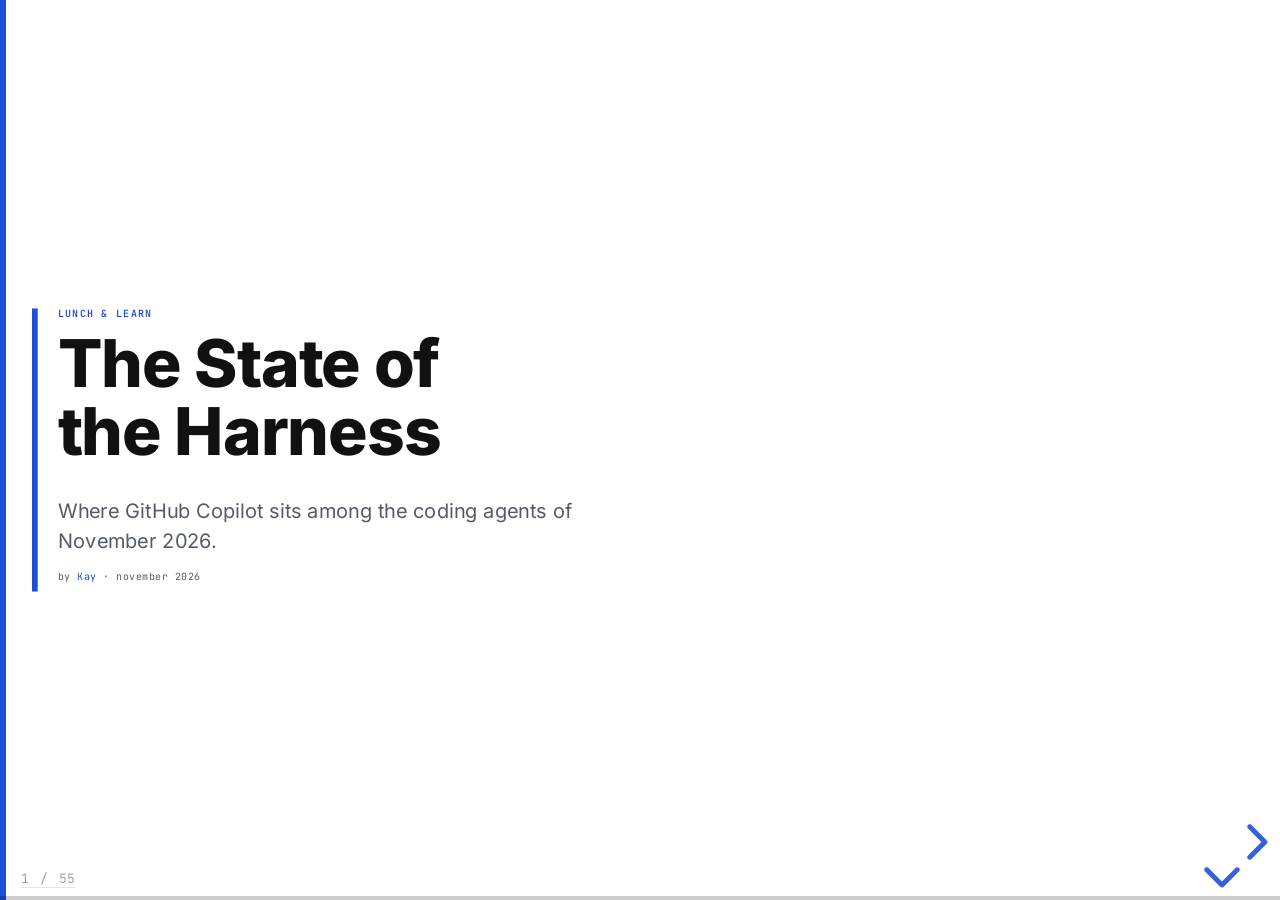
==== commit 1a8dd3de: "State of the Harness: demos, honesty slide, and fixes from a final reader pass Kay asked for demos a" ====
--- a/state-of-harnesses/index.html
+++ b/state-of-harnesses/index.html
@@ -107,7 +107,9 @@
           merging them into one engine, called the Copilot harness, so Copilot should now behave
           the same in each place. Microsoft's full name for it is the Microsoft Copilot harness.
           That is the coding engine, not the Microsoft 365 Copilot assistant in Office. VS Code
-          still offers the older engine, called the Local harness, as a fallback.</p>
+          still offers the older engine, called the Local harness, as a fallback. Local is just its
+          name; both engines run on your laptop. In this talk, engine and harness mean the same
+          thing.</p>
           <p>Which of these four our bank allows is our platform team's decision, and we come back
           to that at the end.</p>
           <p><b>If asked:</b> VS Code made the Copilot harness the default for new sessions in
@@ -147,8 +149,8 @@
           back. The model reads the failure, asks to open a file, asks for an edit, and asks to run
           the tests again. When they pass, it writes you a normal reply with no request in it, and
           the loop stops.</p>
-          <p>The quote is GitHub describing Copilot. The harness doesn't make decisions. It carries
-          out what the model asks for, and the model decides when the job is done.</p>
+          <p>The quote is GitHub describing Copilot. Inside the loop, the model picks each step and the
+          harness carries it out, and the model decides when the job is done.</p>
           <p>Every agent in this talk works this way, and the loop itself is small. In 2025
           Thorsten Ball, who works on another agent called Amp, built a working one in under 400
           lines of code. The products differ in what they build around it.</p>
@@ -165,6 +167,39 @@
         </aside>
       </section>
 
+      <section id="loop-demo">
+        <span class="eyebrow">01 · what a harness is · demo</span>
+        <h2>One small task takes four trips round the loop</h2>
+        <div class="steps">
+          <div class="who you">You</div><div class="what">“FeesTest fails. Fix it.”</div>
+          <div class="who model fragment" data-fragment-index="1">Model asks</div><div class="what fragment" data-fragment-index="1">Run <code>mvn -q test -Dtest=FeesTest</code></div>
+          <div class="who harness fragment" data-fragment-index="2">Copilot runs it</div><div class="what fragment" data-fragment-index="2"><code>expected:&lt;0&gt; but was:&lt;500&gt;</code> (the test expects students to pay nothing)</div>
+          <div class="who model fragment" data-fragment-index="3">Model asks</div><div class="what fragment" data-fragment-index="3">Show me <code>src/main/java/bank/Fees.java</code></div>
+          <div class="who harness fragment" data-fragment-index="4">Copilot reads it</div><div class="what fragment" data-fragment-index="4">The file comes back; line 2 is <code>return 500;</code></div>
+          <div class="who model fragment" data-fragment-index="5">Model asks</div><div class="what fragment" data-fragment-index="5">Replace <code>return 500;</code> with <code>return student ? 0 : 500;</code></div>
+          <div class="who harness fragment" data-fragment-index="6">Copilot edits</div><div class="what fragment" data-fragment-index="6">File changed</div>
+          <div class="who model fragment" data-fragment-index="7">Model asks</div><div class="what fragment" data-fragment-index="7">Run the tests again</div>
+          <div class="who harness fragment" data-fragment-index="8">Copilot runs it</div><div class="what fragment" data-fragment-index="8"><code>Tests run: 3, Failures: 0</code></div>
+          <div class="who model fragment" data-fragment-index="9">Model replies</div><div class="what fragment" data-fragment-index="9"><span class="end">“Fixed: students now pay no monthly fee. All 3 tests pass.”</span> No request, so the loop ends.</div>
+        </div>
+        <p class="src">Illustration: a made-up session with the same shape as a real one</p>
+        <aside class="notes">
+          <p>Click through this one line at a time. Blue is the model asking, black is Copilot doing
+          the work. The model never touches the machine. Each time, it writes a request, Copilot
+          carries it out and sends the result back, and the model decides what to ask next. When it
+          writes a reply with no request in it, the loop is over.</p>
+          <p>That's four requests and four results for a one-line fix. A real session on a bigger
+          task can go round dozens of times, and each trip adds more text for the model to
+          read.</p>
+          <p><b>If asked:</b> this is an illustration, not a recording. In VS Code's default mode
+          you would be asked to approve each command before Copilot runs it. To show it live, open a
+          small repo with a failing test in VS Code agent mode or the Copilot CLI and give it the
+          same request; the chat shows each tool call as it happens.</p>
+          <p><b>Sources:</b> research/round5-copilot-architecture.md §2.1 (loop); the session is
+          ours.</p>
+        </aside>
+      </section>
+
       <section id="loop-around">
         <span class="eyebrow">01 · what a harness is</span>
         <h2>Copilot's features live in the code around the loop</h2>
@@ -178,8 +213,7 @@
           <div><b>Safety</b>Who approves each action, and a sandbox that fences commands in</div>
           <div><b>Extensions</b>Plug-ins for outside tools (MCP), skills, hooks</div>
         </div>
-        <p class="small">Every harness in this talk has some version of these boxes. Section 4
-        compares the ones where the builders disagree most.</p>
+        <p class="small">Every harness in this talk has some version of these boxes.</p>
         <p class="src">GitHub Copilot CLI reference and changelog, Nov 2026 · VS Code Copilot docs, Nov 2026 · Liu et al., “Dive into Claude Code”, arXiv 2604.14228, v3 Oct 2026</p>
         <aside class="notes">
           <p>The loop fits in a few hundred lines, so the size of these products comes from what's
@@ -207,24 +241,69 @@
         </aside>
       </section>
 
+      <section id="loop-space">
+        <span class="eyebrow">01 · what a harness is · demo</span>
+        <h2>As the session grows, Copilot summarises the old part to make room</h2>
+        <div class="space">
+          <div class="cap"><span>The model's working space</span><span>limit</span></div>
+          <div class="bar">
+            <span class="seg s0" style="width:15%">instructions + tools</span>
+            <span class="seg s1" style="width:5%">you</span>
+            <span class="seg s2 fragment" data-fragment-index="1" style="width:21%">files it read</span>
+            <span class="seg s3 fragment" data-fragment-index="2" style="width:20%">test output</span>
+            <span class="seg s4 fragment" data-fragment-index="3" style="width:18%">more files</span>
+            <span class="seg s5 fragment" data-fragment-index="4" style="width:14%">more output</span>
+          </div>
+          <div class="limit fragment" data-fragment-index="4">93% full: the Copilot CLI summarises near 95%</div>
+        </div>
+        <div class="space fragment" data-fragment-index="5">
+          <div class="cap"><span>After summarising</span><span></span></div>
+          <div class="bar">
+            <span class="seg s0" style="width:15%">instructions + tools</span>
+            <span class="seg s1" style="width:5%">you</span>
+            <span class="seg sum" style="width:8%">summary</span>
+            <span class="seg s5" style="width:6%">latest</span>
+          </div>
+        </div>
+        <p class="small fragment" data-fragment-index="5">The summary keeps the gist, but details from early in the
+        session can be lost, which is one reason long sessions drift.</p>
+        <p class="src">Illustration; proportions are ours · Copilot CLI docs: auto-compaction “When your conversation approaches 95% of the token limit”, read Nov 2026</p>
+        <aside class="notes">
+          <p>A model can only read a limited amount of text at once. That limit is measured in
+          tokens, and a token is roughly a word. Grey is what Copilot sends every time: its
+          instructions and the descriptions of its tools. Green is your request.</p>
+          <p>Click through. Every trip round the loop adds what came back: files, test output, more
+          files. When the space is nearly full, Copilot replaces the older part with a short summary
+          and carries on.</p>
+          <p>That's useful, and it has a cost. The summary keeps the gist, but a detail from early in
+          the session can be dropped. If a long session starts to forget what you told it at the
+          start, this is a likely reason, and starting a fresh session for a new task helps.</p>
+          <p><b>If asked:</b> in the Copilot CLI, /context shows how full the working space is and
+          /compact summarises on demand, so this is easy to show live. The CLI docs say "The latest
+          models support a 1 million token context window." VS Code's older Local harness starts
+          summarising in the background at about 78 to 82% full.</p>
+          <p><b>Sources:</b> research/round5-copilot-architecture.md §4.2.</p>
+        </aside>
+      </section>
+
       <section id="loop-matters">
         <span class="eyebrow">01 · what a harness is</span>
-        <h2>With enough working space and no bugs, swapping the harness barely changed results</h2>
+        <h2>In tests so far, swapping between good harnesses moved scores only a few points</h2>
         <div class="cols">
           <div class="panel">
-            <h3>Same model, different harness: little difference</h3>
+            <h3>Same model, different harness: small differences</h3>
             <p class="small"><strong>GitHub, Jun 2026.</strong> Copilot against Claude Code
             (Anthropic's agent) and Codex (OpenAI's), on the same models: “effective parity”. This
-            is GitHub testing itself.</p>
-            <p class="small"><strong>Scale AI, Oct 2026.</strong> Three models in three open-source
-            harnesses, not Copilot. The task explained 32% of the spread in scores, the model 2.7%,
-            the harness 0.3%.</p>
+            is GitHub testing itself, and Copilot was behind with the Claude models on one test.</p>
+            <p class="small"><strong>Scale AI, Oct 2026.</strong> Three open models in three
+            open-source harnesses, not Copilot. Which task it was explained 32% of the differences in
+            success, which harness 0.3%. Cost per solved task differed up to 2x.</p>
           </div>
           <div class="panel blue">
             <h3>When the harness fixes or breaks something: a big difference</h3>
             <p class="small"><strong>Lewis, Aug 2026.</strong> A model with very little working
-            space: a harness that cleared old output took it from 43 to 72 bug fixes out of 169.
-            With plenty of space, 102 against 101.</p>
+            space solved 43 of 169 bug fixes, and 72 when the harness cleared out old output. With
+            plenty of space the change made no difference.</p>
             <p class="small"><strong>Anthropic, Apr 2026.</strong> Three harness changes made
             users think Claude had got worse. The model itself was unchanged.</p>
           </div>
@@ -232,39 +311,62 @@
         <p class="src">GitHub blog, Basava and Castro, 25 Jun 2026 · Scale AI, arXiv 2610.24206, Oct 2026 · Lewis, arXiv 2608.26218, Aug 2026 · Anthropic, April 23 postmortem, 2026</p>
         <aside class="notes">
           <p>You will hear people say Copilot is weaker than Claude Code or Codex because of its
-          harness. The studies so far say the harness changes results a lot only when it fixes a
-          real problem or introduces one.</p>
-          <p>On the left the model stays the same and only the harness changes. GitHub ran Copilot
-          against Claude Code and Codex on the same models and reported "effective parity", meaning
-          the differences were within the noise. That is GitHub marking its own homework. Scale AI,
-          an independent firm, ran three models in three open-source harnesses. It didn't test
-          Copilot, but the pattern was clear: which task it was explained about a third of the
-          spread in scores, and which harness explained almost nothing.</p>
+          harness. The studies so far find small differences between good harnesses on the same
+          model, and big ones only when a harness fixes a real problem or introduces one.</p>
+          <p>On the left the model stays the same. GitHub ran Copilot against Claude Code and Codex
+          on the same models and reported "effective parity", meaning the differences were within
+          the noise. That is GitHub marking its own homework, and its own charts show Copilot behind
+          with the Claude models on one of the tests and ahead with the GPT models. Scale AI, an
+          independent firm, ran three open models in three open-source harnesses. It didn't test
+          Copilot. Which task it was mattered far more than which harness, though the harness did
+          change the cost: one model used twice as many tokens per solved task in one harness as in
+          another.</p>
           <p>On the right are the exceptions. One researcher gave a model very little working space,
-          and a harness that cleared out old output solved far more of the bug-fix tasks. With
-          plenty of space, the same change made no difference. Harness changes can also break
-          things. In April users said Claude had got worse, and Anthropic traced it to three harness
-          changes. The model hadn't changed.</p>
+          and a harness that cleared out old output solved far more of the bug fixes. Harness
+          changes can also break things: in April users said Claude had got worse, and Anthropic
+          traced it to three harness changes.</p>
           <p><b>If asked:</b> GitHub used Claude Sonnet 4.6 and Opus 4.7 against Claude Code and
-          GPT-5.4 and GPT-5.5 against Codex CLI, on SWE-bench Verified, SWE-bench Pro, SkillsBench,
-          Terminal-Bench 2.0 and an internal set: "the differences in either direction are within
-          the variance", with "lower token consumption across most configurations". The tasks in
-          these benchmarks are real bug fixes from public GitHub projects. Scale used SWE-Bench
-          Pro, 642 tasks, with models anyone can download, in mini-swe-agent, Pi and OpenCode; our research
-          file records only these three shares, so if asked what explains the rest, say so. The
-          harness did change cost: one model used 1.3 million tokens per solved task in Pi and 2.6
-          million in mini-swe-agent. Lewis used about 20,000 tokens of space against 262,000, on
-          compressed models run locally, and the better harness also ran longer (4.6 hours against
-          1.3). Anthropic's changes: a lower default effort setting (March 4), a bug that cleared
-          the model's earlier reasoning every turn (March 26), and a prompt line asking for shorter
-          answers (April 16); "The API was not impacted." OpenAI claims a bigger jump on its own
-          harness (13.3% to 38.3% on ARC-AGI-3); present that as OpenAI's claim. Don't use the
-          "45.9% versus 55.4%" Claude Code figure; it's an aggregator error.</p>
-          <p><b>Sources:</b> research/round5-copilot-architecture.md §7 and verification item 8;
-          round5-harness-effect-evidence.md §2, §6.1, §6.3, §9, §10 and verification pass;
-          round5-claude-code.md §8; round5-openai-codex.md §8.</p>
-        </aside>
-      </section>
+          GPT-5.4 and GPT-5.5 against Codex CLI; for benchmarks under 100 tasks it reports the best
+          of five runs. Its chart text for SkillsBench: "Copilot CLI performed worse for Sonnet 4.6
+          and Opus 4.7, but better for GPT models." Scale's figures are shares of the variation in
+          whether each attempt succeeded: task 32%, model 2.7%, harness 0.3%; the rest isn't
+          explained by any one of the three. The model share is small because the three open models
+          were close in ability. Per model, harness spreads were 0.9, 1.7 and 7.5 points. Kimi K3
+          used 1.3 million tokens per solved task in Pi against 2.6 million in mini-swe-agent. Lewis
+          used about 20,000 tokens of space against 262,000 (with plenty of space: 102 against 101),
+          on compressed models run locally. Anthropic's changes: a lower default effort setting, a
+          bug that cleared the model's earlier reasoning every turn, and a prompt line asking for
+          shorter answers; "The API was not impacted." Don't use the "45.9% versus 55.4%" Claude
+          Code figure; it's an aggregator error.</p>
+          <p><b>Sources:</b> research/round5-harness-effect-evidence.md §2, §5.2, §6.1, §6.3, §9,
+          §10 and verification pass; round5-copilot-architecture.md §7; round5-claude-code.md §8.</p>
+        </aside>
+      </section>
+
+      <section id="loop-swebench">
+        <span class="eyebrow">live demo · optional</span>
+        <h2>One public leaderboard keeps the harness fixed so only the model changes</h2>
+        <div class="demo-bar"><span>SWE-bench “Bash Only”: “every model in the same mini-SWE-agent environment”</span>
+          <a href="https://www.swebench.com/" target="_blank" rel="noopener">open in new tab</a></div>
+        <iframe class="demo" data-src="https://www.swebench.com/" height="470"></iframe>
+        <aside class="notes">
+          <p>Optional, about a minute. SWE-bench is a well-known test set of real bug fixes from
+          public GitHub projects. Its Verified board defaults to a setting called Bash Only, which runs
+          every model in the same minimal harness, so the differences you see are differences between models. Most other
+          leaderboards mix model and harness together, so a score on its own doesn't tell you which
+          part did the work.</p>
+          <p><b>If asked:</b> the page has other boards too (Lite, Multilingual, Multimodal). The
+          models at the top depend on what has been run on the board, so they can be older than the
+          ones in Copilot today. This
+          version is close to saturated at the top and has documented answer-leakage problems, so
+          treat small gaps as noise. Scale's study on the previous slide used a different version,
+          SWE-Bench Pro.</p>
+          <p><b>Sources:</b> swebench.com front page, read 5 Nov 2026 ("The default Verified view:
+          every model in the same mini-SWE-agent environment."); round5-harness-effect-evidence.md
+          §6.1.</p>
+        </aside>
+      </section>
+
     </section>
 
 
@@ -273,10 +375,11 @@
       <section class="opener" id="field-open">
         <span class="secnum">02</span>
         <h1>Who builds harnesses</h1>
-        <p class="sub">Copilot's rivals come from four kinds of company. Some publish their
-        code, and several changed owner in 2026.</p>
-        <aside class="notes">
-          <p>About five minutes, four slides.</p>
+        <p class="sub">Copilot's rivals come from four kinds of company, and some of them publish
+        their code.</p>
+        <aside class="notes">
+          <p>About four minutes, three slides. The 2026 sales and shutdowns are in the appendix
+          if anyone asks.</p>
         </aside>
       </section>
 
@@ -308,8 +411,8 @@
         <p class="note"><span class="tag open">green</span> open source · <span class="tag us">blue</span> what we use</p>
         <p class="src">Vendor sites, repos and changelogs, checked 4 Nov 2026</p>
         <aside class="notes">
-          <p>There are dozens of coding agents, made by four kinds of company. Knowing which kind
-          made a tool explains a lot of its design.</p>
+          <p>There are dozens of coding agents, made by four kinds of company. A platform sells the agent
+          as one more feature, and a lab builds it around its own model.</p>
           <p>Copilot is top left. Platform owners already sit in our daily work: GitHub has the
           repo, AWS the cloud, JetBrains the IDE and GitLab the pipeline. For them the agent is one
           more feature of a platform you already pay for.</p>
@@ -318,8 +421,7 @@
           Cursor and Cognition, which makes Devin, sell only the agent. Open-source projects
           publish all their code, and you can point them at almost any model.</p>
           <p>Green means open source: anyone can read, change and reuse the code. Codex is green
-          because OpenAI publishes its core. Don't try to remember the names. The ones that matter
-          come up again.</p>
+          because OpenAI publishes its core.</p>
           <p><b>If asked:</b> GitLab's Duo Agent Platform reached general availability in GitLab
           18.8, and flows started from the GitLab UI run as CI/CD jobs. Other names a bank gets
           pitched: IBM Bob, Tabnine (whose new command line tool is a branded build of OpenCode),
@@ -340,17 +442,17 @@
             <span class="dot" style="left:6%">Claude Code</span>
             <span class="dot low" style="left:13%">Cursor</span>
             <span class="dot us" style="left:24%">Copilot harness</span>
-            <span class="dot low" style="left:40%">Codex</span>
-            <span class="dot" style="left:56%">Pi</span>
-            <span class="dot low us" style="left:68%">Copilot's Local harness</span>
-            <span class="dot" style="left:80%">OpenCode</span>
-            <span class="dot low" style="left:93%">Goose</span>
+            <span class="dot low" style="left:42%">Codex</span>
+            <span class="dot us" style="left:62%">Copilot's Local harness</span>
+            <span class="dot low" style="left:75%">Pi</span>
+            <span class="dot" style="left:85%">OpenCode</span>
+            <span class="dot low" style="left:94%">Goose</span>
           </div>
         </div>
         <ul class="small">
           <li><strong>Copilot:</strong> the Copilot harness, now the default everywhere, is not published. The older Local harness in VS Code is open source, and you can read its prompts.</li>
-          <li><strong>Codex:</strong> OpenAI publishes the core but accepts no outside code.</li>
-          <li><strong>Goose:</strong> fully open, and now owned by a Linux Foundation group rather than one company.</li>
+          <li><strong>Codex:</strong> the core is open source (Apache-2.0), but the IDE extension and cloud are closed, and OpenAI accepts no outside code.</li>
+          <li><strong>Goose:</strong> fully open, and now owned by a Linux Foundation group.</li>
         </ul>
         <p class="src">Licences from GitHub, 4 Nov 2026 · openai/codex contributing.md, Aug 2026 · GitHub Copilot docs and microsoft/vscode source, Nov 2026 · placements ours</p>
         <aside class="notes">
@@ -362,8 +464,10 @@
           with Claude Code and Cursor. The older Local harness in VS Code is open source, and
           anyone can read its prompts on GitHub. Most of what we know about how Copilot talks to
           models comes from that older code.</p>
-          <p>Codex is in between, because OpenAI publishes the core but takes no outside
-          contributions. OpenCode, Pi and Goose are fully open. Goose was given to the Linux
+          <p>Further right means more of the harness is open and less depends on one company. The
+          Copilot harness sits just right of Cursor because its SDK libraries are open source. Codex
+          is in the middle: its core is open, but its IDE extension and cloud are closed and it takes
+          no outside contributions. OpenCode, Pi and Goose are fully open. Goose was given to the Linux
           Foundation, so no single company controls it.</p>
           <p>Open harness code doesn't change where the model runs. Your prompts and code still go
           to the model provider's servers either way.</p>
@@ -381,42 +485,9 @@
         </aside>
       </section>
 
-      <section id="field-consolidation">
-        <span class="eyebrow">02 · who builds harnesses</span>
-        <h2>Five well-known coding tools were sold, merged, cut back or closed this year</h2>
-        <ul class="timeline">
-          <li><span class="when">Apr 30</span>AWS winds down Q Developer, its older coding assistant, and moves users to Kiro</li>
-          <li><span class="when">Jun 2</span>Windsurf, a rival editor, becomes Devin Desktop under Cognition</li>
-          <li><span class="when">Jun 18</span>Google stops Gemini CLI for free and personal accounts</li>
-          <li><span class="when">Aug 14</span>SpaceX completes its purchase of Cursor</li>
-          <li><span class="when">Oct 29</span>Google says Jules, its cloud coding agent, closes on Dec 31</li>
-        </ul>
-        <p class="src">Vendor posts and changelogs, Apr to Oct 2026</p>
-        <aside class="notes">
-          <p>If you read about these names, this is what happened to them. Copilot changed a lot
-          this year too, but on the inside, with the new engine. It is still GitHub's product.</p>
-          <p>Look at two rows. Amazon is moving everyone from Q Developer to Kiro. And Cursor, one
-          of the best-known agent companies, now belongs to SpaceX, whose AI group makes the Grok
-          models.</p>
-          <p><b>If asked:</b> Q Developer's IDE plugins and paid plans reach end of support on April
-          30, 2027; Q in the AWS console is not affected. Gemini CLI still runs for enterprise Code
-          Assist licences and paid API keys. SpaceX agreed to buy Cursor on June 16 for $60 billion
-          in stock, according to CNBC. Not on the slide: Cursor bought the open-source Continue
-          project (June, per press reports) and froze its repo; Augment sold its Auggie agent to
-          Harness, a CI/CD company with no link to our word harness (October 8); Pi went to Earendil
-          on April 8; Roo Code shut on May 15; Anaconda bought Kilo Code in July. The Jules dates
-          come from news reports (read-only after November 11).</p>
-          <p><b>Sources:</b> research/round5-synthesis.md §6.1 and §8 item 25;
-          round5-google-amazon-jetbrains.md short version, §1 table and verification items 1, 3, 6,
-          7; round5-oss-ide-extensions.md §2, §4.1; round5-cursor-cognition.md short version;
-          round5-platforms-research.md §5; round5-oss-terminal.md §6; round5-adoption-market.md §5.3
-          and verification items 12, 13.</p>
-        </aside>
-      </section>
-
       <section id="field-usage">
         <span class="eyebrow">02 · who builds harnesses</span>
-        <h2>Nine in ten developers use a coding agent weekly, and Copilot is the second most used</h2>
+        <h2>In JetBrains' survey, nine in ten developers use an agent weekly, and Copilot is second with a falling share</h2>
         <div class="stats">
           <div class="stat">
             <div class="big">90%</div>
@@ -424,7 +495,7 @@
           </div>
           <div class="stat">
             <div class="big">21%</div>
-            <p class="big-label">use Copilot at work, behind Claude Code at 39% (same survey)</p>
+            <p class="big-label">use Copilot at work, down from 29% a year earlier; Claude Code is at 39% (same survey)</p>
           </div>
           <div class="stat">
             <div class="big">3x</div>
@@ -462,11 +533,10 @@
       <section class="opener" id="share-open">
         <span class="secnum">03</span>
         <h1>What they all share</h1>
-        <p class="sub">The same few tools for the model, features copied within months, and the
-        same instruction files.</p>
-        <aside class="notes">
-          <p>About four minutes, three slides. Before the disagreements, what nearly every harness
-          has in common.</p>
+        <p class="sub">The same few tools for the model, and the same instruction files.</p>
+        <aside class="notes">
+          <p>About three minutes, two slides, plus an optional live demo. Before the
+          disagreements, what nearly every harness has in common.</p>
           <p><b>Sources:</b> research/round5-synthesis.md §3.</p>
         </aside>
       </section>
@@ -511,61 +581,6 @@
         </aside>
       </section>
 
-      <section id="share-copy">
-        <span class="eyebrow">03 · what they share</span>
-        <h2>Good features spread to rival tools within months</h2>
-        <div class="cols">
-          <div>
-            <h3>“Keep going until this goal is met”</h3>
-            <ul class="timeline">
-              <li><span class="when">May 11</span>Claude Code</li>
-              <li><span class="when">May 19</span>Google Antigravity</li>
-              <li><span class="when">May</span>OpenAI Codex</li>
-              <li><span class="when">Aug 19</span>Cursor</li>
-            </ul>
-            <p class="small">Copilot's nearest equivalent is autopilot mode, which keeps working
-            without asking until the model marks the task done.</p>
-          </div>
-          <div>
-            <h3>Hook files are shared too</h3>
-            <p class="small">A hook is a script in the repo that runs on your machine at a set
-            point, for example before every command. Copilot CLI and Cursor both read hook files
-            written for Claude Code.</p>
-            <blockquote>“Cross-tool .claude/settings.json and .claude/settings.local.json files in
-            the repository are also read”
-            <cite>GitHub Copilot hooks reference · Nov 2026</cite></blockquote>
-          </div>
-        </div>
-        <p class="src">Claude Code, Antigravity, Codex and Cursor changelogs and docs, May to Aug 2026 · GitHub Copilot hooks reference, Nov 2026</p>
-        <aside class="notes">
-          <p>When one vendor ships a good idea, the others usually have it within months. All dates
-          here are 2026.</p>
-          <p>On the left, a goal mode. You give the agent a finish line, such as "all tests in this
-          folder pass", and it keeps going until a check says the goal is met. Four vendors shipped
-          it within about three months of each other. Copilot's nearest equivalent is autopilot
-          mode, which keeps working without stopping to ask until the model marks the task as
-          done.</p>
-          <p>On the right is copying with a security catch. Claude Code's format for hooks became
-          the one others copy, and the Copilot CLI reads hook settings from a repo's .claude folder
-          as well as its own. A hook runs a script on your machine. So if you open a repo you didn't
-          write, its hooks can run. VS Code only runs workspace hooks in a trusted workspace, which
-          is a good reason to think before you click "trust" on an unfamiliar repo.</p>
-          <p><b>If asked:</b> we can't always say who copied whom; Codex had goals as an experiment
-          before May, and took them out of experimental in the week of May 18 to 22. The command is
-          /goal in each tool. In the open-source Local harness, autopilot nudges the model up to three
-          times if it stops without calling task_complete. Charm's Crush agent says "Most hook scripts written for
-          Claude Code run under Crush unchanged." VS Code's docs warn: "This file compatibility does
-          not make their behavior identical", and "Workspace hook files are subject to Workspace
-          Trust." No standards body owns hooks, so test a hook in each tool before relying on it.
-          Multi-agent features spread the same way; they come up in sections 4 and 6.</p>
-          <p><b>Sources:</b> research/round5-philosophy-direction.md §1.5; round5-claude-code.md §2;
-          round5-openai-codex.md §2; round5-google-amazon-jetbrains.md §1.4;
-          round5-cursor-cognition.md A2; round5-copilot-architecture.md §2.1, §2.2;
-          round5-convergence-standards.md §1.5; round3-hooks-context-memory.md (hook locations, Q7
-          Workspace Trust); round5-oss-terminal.md §5.</p>
-        </aside>
-      </section>
-
       <section id="share-standards">
         <span class="eyebrow">03 · what they share</span>
         <h2>Copilot reads the same open file formats as its rivals</h2>
@@ -582,16 +597,20 @@
         <p class="src">Linux Foundation AAIF releases, Dec 2025 and Oct 2026 · agents.md · GitHub Copilot docs, Nov 2026</p>
         <aside class="notes">
           <p>The files we use to customise Copilot aren't tied to Copilot. They use open formats
-          that other tools read too, so the instructions and skills we wrote in October would carry
+          that other tools read too, so instruction files and skills written for Copilot would carry
           over if the bank ever approved another tool.</p>
           <p>AGENTS.md is a plain Markdown file of instructions that most agents read first. MCP,
           the Model Context Protocol, is the standard way to connect outside tools, such as a ticket
           system or a database. A skill is a folder with a SKILL.md file; the agent only sees its
           name and description until a task needs it. Those three now belong to the Agentic AI
           Foundation, part of the Linux Foundation.</p>
-          <p>Hooks have no standard. Everyone copies Claude Code's format, which is why Copilot reads
-          it. And each vendor keeps the core of its harness to itself: the prompts and how it
-          manages the model's working space. That's where the products really differ.</p>
+          <p>Hooks have no standard. Everyone copies Claude Code's format, and the Copilot CLI reads
+          hook files from a repo's .claude folder as well as its own. A hook runs a script on your
+          machine, so a repo you didn't write can run code when you open it with an agent. VS Code
+          only runs workspace hooks in a trusted workspace (it asks whether you trust a folder's
+          authors when you first open it), which is a good reason to think before
+          you click "trust". And each vendor keeps the core of its harness to itself: the prompts and how it
+          manages the model's working space.</p>
           <p><b>If asked:</b> AGENTS.md started at OpenAI in August 2025, MCP at Anthropic in
           November 2024, and Agent Skills at Anthropic in October 2025 (it joined the foundation on
           October 22, 2026). Copilot also reads CLAUDE.md and GEMINI.md and skills from
@@ -604,6 +623,25 @@
           round5-copilot-architecture.md §3.1, §6 and §8.</p>
         </aside>
       </section>
+      <section id="share-agentsmd">
+        <span class="eyebrow">live demo · optional</span>
+        <h2>The AGENTS.md site shows the format and the tools that read it</h2>
+        <div class="demo-bar"><span>agents.md: the open format for agent instructions</span>
+          <a href="https://agents.md/" target="_blank" rel="noopener">open in new tab</a></div>
+        <iframe class="demo" data-src="https://agents.md/" height="470"></iframe>
+        <aside class="notes">
+          <p>Optional, about a minute. Scroll to the example file: it's ordinary Markdown with
+          headings such as setup commands and code style; ours would list mvn commands instead of
+          pnpm. Then scroll to the list of tools that read
+          it. It's the same kind of file we wrote in October, and Copilot reads it alongside
+          copilot-instructions.md.</p>
+          <p><b>If asked:</b> the site is run by the format's stewards, so the list of supporting
+          tools and the adoption count are their own.</p>
+          <p><b>Sources:</b> agents.md (embeddable, checked 5 Nov 2026);
+          round5-convergence-standards.md §1.1.</p>
+        </aside>
+      </section>
+
     </section>
 
 
@@ -631,13 +669,13 @@
           <tr><td>1 · How much should the harness do?</td><td class="hl">A lot, around any model</td><td>As little as possible: Pi, mini-swe-agent</td></tr>
           <tr><td>2 · How does it find code?</td><td class="hl">Text search plus search by meaning</td><td>Text search only: Cursor, Codex, Cline</td></tr>
           <tr><td>3 · How does it write a change?</td><td class="hl">A format to suit each model</td><td>One format for everything: Codex</td></tr>
-          <tr><td>4 · How many agents work at once?</td><td class="hl">One writes, helpers review</td><td>A coordinator directs many writers: Cursor</td></tr>
+          <tr><td>4 · How many agents work at once?</td><td class="hl">Mostly one writer; /fleet can run helpers side by side</td><td>A coordinator directs many writers: Cursor</td></tr>
           <tr><td>5 · What stops a bad command?</td><td class="hl">You approve; sandbox if admins switch it on</td><td>Sandbox on by default: Codex, Zed</td></tr>
           <tr><td>6 · Where does the work happen?</td><td class="hl">Editor, terminal, app and cloud</td><td>Mainly one place: Devin (cloud), Amp (terminal)</td></tr>
         </table>
         <p class="src">Our synthesis of vendor docs and changelogs, Nov 2026 · each row has its own slide next</p>
         <aside class="notes">
-          <p>This table is the whole section on one slide. Each row is a question every harness has
+          <p>Each row is a question every harness has
           to answer. The middle column is what Copilot does, and the right-hand column names
           someone who chose the opposite.</p>
           <p>Copilot tends to do more on our behalf: more around the model, more ways to search, a
@@ -689,8 +727,8 @@
           <p>Copilot is on the thick side. Around the model it adds Fusion, which picks a model for
           each prompt. It adds a rubber duck, a second model from another AI lab that critiques the
           plan or the code. It has Copilot Memory, which keeps notes about a repo between sessions,
-          and admin policy controls. For a bank, thick mostly means more controls our admins can
-          set.</p>
+          and admin policy controls. For a bank, thick means more is built in: some of it controls our admins
+          can set, some of it closed code we can't inspect.</p>
           <p>Near the thin end, the team behind Claude Code says it deletes harness code all the
           time. At the far thick end, Kiro from AWS has the agent write a spec before any code and
           checks permissions against formal rules.</p>
@@ -751,12 +789,13 @@
           built, stored and kept up to date.</p>
           <p>Copilot does both. Its semantic index sits on GitHub's servers next to the code, and it
           is used by agent mode in VS Code and by the cloud agent. In October the Copilot CLI
-          switched it on by default as well.</p>
+          switched it on by default as well; the changelog says "for online sessions" without
+          defining them.</p>
           <p>Most rivals use text search only, and Cursor changed its mind. In 2025 it argued that
-          search by meaning was necessary for large codebases. In July 2026 it switched its index
-          off, saying it was no longer helping much.</p>
-          <p>GitHub measured its cloud agent finishing tasks 2% faster with the index, and no
-          independent study has picked a winner yet.</p>
+          search by meaning was necessary for large codebases. In July 2026 a Cursor support engineer wrote on its forum that
+          the index was being turned down, and staff said it was no longer helping much.</p>
+          <p>By GitHub's own measurement, its cloud agent finished tasks 2% faster with the index, and
+          no independent study has picked a winner yet.</p>
           <p><b>If asked:</b> the index is built from embeddings, lists of numbers that capture
           roughly what a chunk of code means. GitHub, March 2026: "2% less time without any change
           in quality." The CLI changelog doesn't define "online sessions", so don't guess. Whether
@@ -775,26 +814,66 @@
         </aside>
       </section>
 
+      <section id="split-search-demo">
+        <span class="eyebrow">04 · question 2 of 6 · demo</span>
+        <h2>Text search finds exact names, and search by meaning can find code that uses other words</h2>
+        <div class="widget" id="search-demo">
+          <div class="buttons">
+            <button data-q="monthlyFeeCents">monthlyFeeCents</button>
+            <button data-q="retry">retry</button>
+            <button data-q="retry logic">retry logic</button>
+            <button data-q="busy server">where do we handle a busy server?</button>
+          </div>
+          <div class="query"></div>
+          <div class="cols">
+            <div class="grep"><h3>Text search (grep)</h3><ul></ul></div>
+            <div class="meaning"><h3>Search by meaning</h3><ul></ul></div>
+          </div>
+          <p class="illus">Illustration on a made-up repo. The “meaning” matches are hand-labelled for this demo, not produced by a real model.</p>
+        </div>
+        <aside class="notes">
+          <p>Click the four searches in order. "monthlyFeeCents" first: both methods find it, and
+          text search is ideal for an exact name. "retry" finds one file with text search, but misses
+          two places that retry without using the word: the HTTP wrapper that backs off and the
+          payment code that tries three times.</p>
+          <p>Now "retry logic". Text search finds nothing, because no line contains that exact
+          phrase. Search by meaning still finds all three places. The last one is a question in
+          plain English, and only search by meaning gets anywhere.</p>
+          <p>Text search needs no index and is never out of date, and in practice an agent runs several
+          text searches with different words, which covers much of the gap. Search by meaning
+          copes with vague questions but needs an index that is built and kept up to date. Copilot
+          offers both, and the model chooses which to use.</p>
+          <p><b>If asked:</b> the meaning results here are hand-labelled to show the idea; a real
+          semantic index uses an embedding model and can also return near misses.</p>
+          <p><b>Sources:</b> demo data is ours; research/round5-convergence-standards.md §3.2,
+          §3.3.</p>
+        </aside>
+      </section>
+
       <section id="split-edit">
         <span class="eyebrow">04 · question 3 of 6 · writing a change</span>
-        <h2>GPT and Claude models each write changes best in their own lab's format</h2>
-        <div class="cols">
-          <div>
-            <h3>Patch · OpenAI's format</h3>
-            <pre><code>*** Begin Patch
-*** Update File: src/main/java/bank/Fees.java
+        <h2>Each lab trains its models on its own edit format, and Copilot follows the model's maker</h2>
+        <div class="widget" id="edit-demo">
+          <div class="reqs">
+            <div><h3>Patch (OpenAI's format)</h3><pre><code>*** Update File: Fees.java
 @@ long monthlyFeeCents(boolean student) {
 -    return 500;
-+    return student ? 0 : 500;
-*** End Patch</code></pre>
-          </div>
-          <div>
-            <h3>Find and replace · Anthropic's format</h3>
-            <pre><code>{
-  "path": "src/main/java/bank/Fees.java",
-  "old_str": "return 500;",
-  "new_str": "return student ? 0 : 500;"
-}</code></pre>
++    return student ? 0 : 500;</code></pre></div>
+            <div><h3>Find and replace (Anthropic's)</h3><pre><code>"old_str": "return 500;",
+"new_str": "return student ? 0 : 500;"</code></pre></div>
+            <div><h3>Find and replace, more context</h3><pre><code>"old_str": "...monthlyFeeCents(boolean
+  student) {\n    return 500;",
+"new_str": "...return student ? 0 : 500;"</code></pre></div>
+          </div>
+          <div class="buttons">
+            <button data-k="patch">Send the patch</button>
+            <button data-k="replace">Send find and replace</button>
+            <button data-k="retry">Retry with more context</button>
+            <button data-k="reset">Reset</button>
+          </div>
+          <div class="result">
+            <pre class="file"></pre>
+            <div class="msg">Pick a request to send to the harness.</div>
           </div>
         </div>
         <p class="small">Copilot's open-source VS Code harness gives GPT models the patch format and
@@ -802,13 +881,18 @@
         <p class="src">microsoft/vscode Copilot source, read 4 Nov 2026 · Copilot CLI reference, Nov 2026 · Codex apply_patch.lark, Aug 2026 · Anthropic text editor tool docs · example edit is ours</p>
         <aside class="notes">
           <p>When the model wants to change a file, it has to describe the change in some format.
-          Both boxes make the same change to the same Java file.</p>
+          The file below has two methods that both say return 500, and we want to change only the
+          first. Click the three requests in order.</p>
           <p>On the left is OpenAI's patch format. Lines starting with minus are removed, lines
           starting with plus are added, and the harness finds the right spot from the surrounding
-          text. On the right is Anthropic's find and replace: the file, the exact old text and the
-          new text. The old text has to match exactly once, or the harness returns an error and the
-          model tries again.</p>
-          <p>Each lab tunes its models to its own format, so they make fewer mistakes with it.
+          text, here the method name after the @@. That works first time. In the middle is Anthropic's
+          find and replace: the exact old text and the new text. "return 500;" appears twice, so the
+          harness refuses and nothing changes. The model has to try again with more of the
+          surrounding text, which is the third request, and then it works. That refusal is deliberate:
+          it stops the wrong line being changed. A patch fails too when its surrounding lines don't
+          match the file, and independent tests found little difference between formats for strong
+          models.</p>
+          <p>Each lab trains its models on its own format, and OpenAI reports fewer failures when its models use theirs.
           Copilot runs models from several labs, so it matches the format to the model. In the
           open-source code we can read, GPT models get the patch format and Claude models get find
           and replace. You never write either one; it follows from the model you pick.</p>
@@ -831,10 +915,10 @@
 
       <section id="split-agents">
         <span class="eyebrow">04 · question 4 of 6 · how many agents</span>
-        <h2>In Copilot one agent writes and the helpers only review</h2>
+        <h2>Copilot's built-in helpers mostly review, though it can also run agents side by side</h2>
         <div class="qpair">
           <div>
-            <span class="label">GitHub, on Copilot's rubber duck · Apr 2026</span>
+            <span class="label">GitHub, on the Copilot CLI's rubber duck · Apr 2026</span>
             <blockquote>A model reviewing its own work shares “the same training data and
             techniques, the same blind spots.”
             <cite>Nick McKenna and Bartek Perz, GitHub blog</cite></blockquote>
@@ -846,31 +930,34 @@
             <cite>Walden Yan, Cognition blog</cite></blockquote>
           </div>
         </div>
-        <p class="small">Cursor chose the opposite: a coordinator that “doesn't write code itself
-        but directs other agents that do.” (Sep 2026)</p>
-        <p class="src">GitHub blog, 6 Apr 2026 · Cognition blog, Jun 2025 and Apr 2026 · Cursor blog, Projects, Sep 2026</p>
-        <aside class="notes">
-          <p>Should one agent do the job, or several at once? When two agents write code in
+        <p class="small">Cursor goes furthest the other way: a coordinator that “doesn't write code
+        itself but directs other agents that do.” (Sep 2026)</p>
+        <p class="src">GitHub blog, 6 Apr 2026 · GitHub Copilot CLI reference, Nov 2026 · Cognition blog, Jun 2025 and Apr 2026 · Cursor blog, Projects, Sep 2026</p>
+        <aside class="notes">
+          <p>This question is about several agents working on one task, not about running separate
+          tasks side by side, which the Copilot app also does. When two agents edit the same code in
           parallel, each makes small decisions the other can't see, and the results can clash.</p>
-          <p>Copilot adds agents that read and review but don't write. Take the rubber duck. At
-          certain points, such as after drafting a plan, Copilot asks a model from another AI lab to
-          critique the work. GitHub's reason is on the left: a model checking its own output has the
-          same blind spots it had when it wrote it.</p>
-          <p>Cognition, the company behind Devin, came to a similar rule. In 2025 it published a
-          post called "Don't Build Multi-Agents". This April it said some multi-agent setups now
-          work, as long as one agent does the writing and the others only advise. That's what
-          "single-threaded" means in the quote.</p>
-          <p>Cursor disagrees. Its Projects feature has a coordinator that hands tasks to many agents,
-          and each of those writes code.</p>
-          <p><b>If asked:</b> GitHub reported that Claude Sonnet 4.6 with a GPT-5.4 rubber duck
-          closed "74.7% of the performance gap between Sonnet and Opus" on SWE-Bench Pro (GitHub's
-          own figure). The rubber duck is a Copilot CLI feature (/rubber-duck); the research doesn't
-          say whether VS Code agent mode has it. Copilot's other built-in helpers are explore, task,
-          code-review, security-review and research. Copilot's dynamic workflows (preview) let a
-          script run several agents. Yan, 2025: "Actions carry implicit decisions, and conflicting
-          decisions carry bad results." Cursor says its coordinator can direct "thousands of
-          subagents"; on September 23 it also removed prompt text that pushed its agent to start
-          helpers, citing a "coordination tax".</p>
+          <p>Most of Copilot's built-in helpers read and review. The clearest is the rubber duck in
+          the Copilot CLI: at certain points, such as after drafting a plan, it asks a model from
+          another AI lab to critique the work. GitHub's reason is on the left: a model checking its
+          own output has the same blind spots it had when it wrote it. Copilot can also run several
+          agents at once, with the CLI's /fleet command or with dynamic workflows, which are in
+          preview.</p>
+          <p>Cognition, the company behind Devin, published a post in 2025 called "Don't Build
+          Multi-Agents". This April it said some multi-agent setups now work, as long as one agent
+          does the writing and the others only advise, which is what "single-threaded" means in the
+          quote. Cursor goes furthest the other way: a coordinator that hands tasks to many agents,
+          each writing code.</p>
+          <p><b>If asked:</b> Copilot CLI's built-in helpers include explore, task (runs builds and
+          tests), code-review, security-review, research, rubber-duck and a general-purpose helper
+          for multi-step work; /fleet "delegates work to subagents and coordinates their work in
+          parallel". The research doesn't say whether VS Code agent mode has the rubber duck. GitHub
+          reported that Claude Sonnet 4.6 with a GPT-5.4 rubber duck closed "74.7% of the
+          performance gap between Sonnet and Opus" on SWE-Bench Pro, which is GitHub's own figure.
+          Yan, 2025: "Actions carry implicit decisions, and conflicting decisions carry bad results."
+          Cursor says its coordinator can direct "thousands of subagents"; on September 23 it also
+          removed prompt text that pushed its agent to start helpers, citing a "coordination
+          tax".</p>
           <p><b>Sources:</b> research/round5-copilot-architecture.md §2.1 and §8;
           round5-cursor-cognition.md B8, A2, A4; round5-synthesis.md §4.7.</p>
         </aside>
@@ -878,12 +965,12 @@
 
       <section id="split-safety">
         <span class="eyebrow">04 · question 5 of 6 · stopping a bad command</span>
-        <h2>Copilot asks you before it acts, and its sandbox waits for an admin</h2>
+        <h2>Copilot asks before each action, and its sandbox is off until admins require it</h2>
         <table>
           <tr><th>What stops a bad command</th><th>In Copilot</th><th>Elsewhere</th></tr>
           <tr><td>You approve each action</td><td class="hl">The default in VS Code</td><td>Cline</td></tr>
           <tr><td>A second AI model approves</td><td class="hl">Optional: “assisted permissions”, since late October</td><td>Claude Code's default</td></tr>
-          <tr><td>A sandbox: the operating system limits what commands can reach</td><td class="hl">Off unless admins require it; needs a recent Windows 11 build</td><td>On by default in Codex</td></tr>
+          <tr><td>A sandbox: the operating system limits what commands can reach</td><td class="hl">Off unless admins require it. When on, outbound internet and Git sign-in are still allowed by default</td><td>On by default: Codex, Zed. Off: Claude Code, Kiro, Gemini CLI</td></tr>
           <tr><td>The agent works on someone else's machine</td><td class="hl">The cloud agent</td><td>Devin</td></tr>
         </table>
         <p class="note">Open-source terminal agents such as Pi and OpenCode run with your own permissions unless you set something up.</p>
@@ -892,32 +979,33 @@
           <p>Any agent that runs commands can run a bad one, such as deleting the wrong folder or
           sending a file somewhere it shouldn't go. There are four ways to stop that.</p>
           <p>The simplest is you. In VS Code, Copilot asks before it acts unless you change the
-          setting. You can instead let a second AI model read each request and approve the ones
-          that look safe; Copilot calls this assisted permissions, and Claude Code now does it by
+          setting. You can instead let a second AI model read each request and approve the ones that
+          look safe; Copilot calls this assisted permissions, and Claude Code now does it by
           default.</p>
-          <p>A sandbox is different, because the operating system enforces it. Whatever the model
-          asks for, its commands can't reach the network or your credentials unless the sandbox
-          allows it. Copilot has one, but it is off unless our admins require it, and on Windows it
-          needs a recent Windows 11 build. Its network limits on Windows also depend on programs
-          respecting the proxy settings, which is weaker than on Mac or Linux. Codex is the main
-          example with a sandbox on by default.</p>
+          <p>A sandbox is enforced by the operating system, so it applies whatever the model asks
+          for. Copilot has one, but it is off unless our admins require it, and switching it on is
+          only the start. With GitHub's default settings, the sandbox still allows outbound internet
+          access and Git sign-in, so admins have to tighten those to stop a leak or a push. On
+          Windows it needs a recent Windows 11 build, and its network limits depend on programs
+          respecting the proxy settings. Codex and Zed sandbox by default; Claude Code, Kiro and
+          Gemini CLI, like Copilot, ship theirs off.</p>
           <p>Last, the agent can work on someone else's machine, as Copilot's cloud agent does.</p>
-          <p><b>If asked:</b> the VS Code permission dropdown offers Manual (the default),
-          Assisted and others. Assisted permissions: "Requests classified as clearly safe
-          automatically proceed"; no source says whether it is on by default, and the CLI timeline
-          shows whether "you, Assisted Permissions, policy, or unattended fallback made each
-          permission decision". Copilot's sandbox (generally available October 7): "Local sandboxing
-          is turned off by default"; enterprise settings can require it and make the CLI block a
-          session it can't sandbox. Windows needs 11 25H2 with KB5124010 or later, or 26H1 with
-          KB5124006 or later; network limits there rely on "programs honoring the proxy settings".
-          Claude Code has no sandbox on native Windows, and Kiro and Gemini CLI ship theirs off. Zed
-          sandboxes its own agent's terminal tool by default. Copilot cloud sessions "run in cloud
-          sandboxes by default". OpenCode's shell "runs with the host user's filesystem, process,
-          and network authority".</p>
+          <p><b>If asked:</b> the VS Code permission dropdown offers Manual (the default), Assisted
+          and others; no source says whether Assisted is on by default. GitHub's sandbox defaults
+          once enabled: writes allowed in the working folder and temp; "Outbound internet access is
+          on by default. Local network access is off."; Git and gh sign-in on; local MCP and language
+          servers sandboxed; "Remote MCP servers are never sandboxed"; requests to bypass the sandbox
+          "enabled by default". GitHub calls it "the lighter-weight end of this spectrum" (no
+          separate VM or container), and the CLI's own file tools follow the policy "on a
+          best-effort basis". Enterprise settings can require it and make the CLI refuse to run
+          without it. Windows needs 11 25H2 with KB5124010 or later, or 26H1 with KB5124006 or
+          later. Claude Code has no sandbox on native Windows. Copilot cloud sessions "run in cloud
+          sandboxes by default".</p>
           <p><b>Sources:</b> research/round2-vscode-copilot-setup.md "Agents and permission
-          levels"; round5-copilot-architecture.md §2.3 and §5; round5-enterprise-harnesses.md C1,
-          C2, B3; round5-synthesis.md §4.3; round5-claude-code.md §5; round5-openai-codex.md §5;
-          round5-oss-ide-extensions.md §5.5; round5-oss-terminal.md §3.</p>
+          levels"; round5-enterprise-harnesses.md C1 and verification pass;
+          round5-copilot-architecture.md §2.3 and §5; round5-synthesis.md §4.3 and §1 item 7;
+          round5-claude-code.md §5; round5-openai-codex.md §5; round5-oss-ide-extensions.md §5.5;
+          round5-oss-terminal.md §3.</p>
         </aside>
       </section>
 
@@ -929,45 +1017,91 @@
         <div class="stats">
           <div class="stat">
             <div class="big">17%</div>
-            <div class="big-label">of 52 real cases where the agent overstepped got past the approver (about 9 cases)</div>
+            <div class="big-label">of 52 real cases where the agent overstepped got past the approver (about 9)</div>
+          </div>
+          <div class="stat">
+            <div class="big">5.7%</div>
+            <div class="big-label">of 1,000 staged attempts to send data off the machine got past it</div>
           </div>
           <div class="stat">
             <div class="big">0.4%</div>
             <div class="big-label">of 10,000 normal actions were blocked by mistake</div>
           </div>
-          <div class="stat">
-            <div class="big">24/25</div>
-            <div class="big-label">tries in which the agent sent AWS keys off the machine after a phished employee asked it to</div>
-          </div>
         </div>
+        <p class="small">Separately, when a phished employee asked Claude Code to post their AWS
+        keys to an outside server, it did so 24 times out of 25. Anthropic's conclusion:</p>
         <blockquote>“The only defense that holds in this situation is the environment.”
           <cite>Anthropic, “How we contain Claude across products”, May 2026</cite></blockquote>
         <p class="src">Anthropic engineering blog: auto mode, Mar 2026; containment, May 2026 · GitHub assisted permissions changelog, 26 Oct 2026 (no error rate given)</p>
         <aside class="notes">
           <p>How good is an AI approver? GitHub hasn't published an error rate for Copilot's, and
-          neither have Codex, Cursor or Google for theirs. Anthropic is the only vendor that has
-          published numbers, for Claude Code, so they show the kind of mistakes to expect, not
-          Copilot's actual rate.</p>
+          neither have Codex, Cursor or Google for theirs. Anthropic is the only vendor that has, for
+          Claude Code, so these numbers show the kind of mistakes to expect, not Copilot's rate.</p>
           <p>In 52 real cases where the agent tried to go further than the user wanted, the approver
-          let about nine through. It wrongly blocked 0.4% of normal actions. People were no better
-          as a check: they approved 93% of the prompts they were shown.</p>
-          <p>The third number is a test Anthropic ran on itself. An employee was tricked, as if by a
-          phishing email, into asking the agent to read the AWS credentials file and post it to an
-          outside server. The agent did it in 24 of 25 tries, because the request came from its own
-          user. Anthropic's conclusion is the quote. The defence that holds is the environment,
-          meaning a sandbox and limits on what can leave the machine. In Copilot, that's the sandbox
-          setting our admins control.</p>
-          <p><b>If asked:</b> the first two numbers are from Anthropic's March 2026 auto mode post,
-          which calls 17% "the honest number" and says auto mode "is not a drop-in replacement for
-          careful human review on high-stakes infrastructure". The sample is small and the model has
-          changed since. The phishing test was in February, reported in May; the quote continues
-          "specifically egress controls". Cursor's docs say "The classifier can make mistakes" and
-          give no rate. A question worth asking GitHub: what is assisted permissions' miss rate? If
-          someone cites an 81% miss rate for Claude Code: one third-party write-up reports it on 128
-          ambiguous cases with a different method, and we have not verified it.</p>
-          <p><b>Sources:</b> research/round5-claude-code.md §5 and verification items 1, 2;
-          round5-copilot-architecture.md §5 and §11; round5-cursor-cognition.md A5;
-          round5-synthesis.md §4.3.</p>
+          let about nine through. In a thousand staged attempts to send data off the machine, it let
+          5.7% through. It wrongly blocked 0.4% of normal actions. Anthropic itself calls the 17%
+          "the honest number". And a human click isn't a strong check either: people clicked allow
+          on 93% of the prompts they were shown.</p>
+          <p>The last line is a different test. An employee was tricked, as if by a phishing email,
+          into asking Claude Code to read the AWS credentials file and post it to an outside server.
+          The agent did it 24 times out of 25, because the request came from its own user.
+          Anthropic's conclusion is that only the environment holds, meaning a sandbox and limits on
+          what can leave the machine. The next slide lets you try that on three commands.</p>
+          <p><b>If asked:</b> the approver figures are from Anthropic's March 2026 auto mode post,
+          which says auto mode "is not a drop-in replacement for careful human review on high-stakes
+          infrastructure". 52 cases is a small sample, and the model has changed since. The phishing
+          test was in February and reported in May; the post doesn't say whether an approver was
+          involved, so don't present it as an approver failure. The quote continues "specifically
+          egress controls". A question worth asking GitHub: what is assisted permissions' miss rate?
+          An 81% miss rate for Claude Code circulates from one third-party write-up with a different
+          method; we have not verified it.</p>
+          <p><b>Sources:</b> research/round5-claude-code.md §5 (auto mode table, containment post)
+          and verification items 1, 2; round5-copilot-architecture.md §5 and §11;
+          round5-cursor-cognition.md A5.</p>
+        </aside>
+      </section>
+
+      <section id="split-safety-demo">
+        <span class="eyebrow">04 · question 5 of 6 · demo</span>
+        <h2>Approvals are judgement calls, and a sandbox is only as strict as its settings</h2>
+        <div class="widget" id="safety-demo">
+          <div class="buttons">
+            <button data-c="test">mvn test</button>
+            <button data-c="push">git push --force origin main</button>
+            <button data-c="leak">send ~/.aws/credentials to a website</button>
+          </div>
+          <div class="cmd"></div>
+          <div class="cmd-note"></div>
+          <div class="layers">
+            <div class="layer"><h3>You approve</h3><div class="out you"></div></div>
+            <div class="layer"><h3>AI approver (assisted permissions)</h3><div class="out ai"></div></div>
+            <div class="layer"><h3>Copilot's sandbox, default settings</h3><div class="out box"></div></div>
+          </div>
+          <p class="illus">Illustration based on GitHub's and Anthropic's published docs and figures; real outcomes depend on settings.</p>
+        </div>
+        <aside class="notes">
+          <p>Click the three commands. Each column is one of Copilot's safety layers, and the
+          sandbox column shows GitHub's default settings once the sandbox is switched on.</p>
+          <p>mvn test is routine, and every layer lets it run.</p>
+          <p>A force push to main is risky. You and the AI approver should both catch it, but both
+          are judgement calls, and people click allow out of habit. With default settings the
+          sandbox doesn't stop it, because Git sign-in stays on. What usually stops this one is
+          branch protection on GitHub, outside the agent entirely.</p>
+          <p>The last one is the phishing case from the previous slide. The request comes from you,
+          so you approve it, and nothing published says how Copilot's approver handles a request the
+          user really did make. The default sandbox lets it out too, because outbound internet is on.
+          It only blocks this if admins also turn internet access off. That's the setting to ask our
+          platform team about.</p>
+          <p><b>If asked:</b> GitHub's sandbox defaults once enabled: writes in the working folder,
+          "Outbound internet access is on by default. Local network access is off.", Git and gh
+          sign-in on, requests to bypass the sandbox "enabled by default", "Remote MCP servers are
+          never sandboxed". Admins can tighten each one. On Windows, network limits rely on
+          "programs honoring the proxy settings". Branch protection is a standard GitHub repository
+          setting, separate from Copilot. The 93% and the 24 of 25 come from Anthropic's posts about
+          Claude Code.</p>
+          <p><b>Sources:</b> research/round5-enterprise-harnesses.md C1 and verification pass;
+          round5-copilot-architecture.md §5; round5-claude-code.md §5 and verification items 1,
+          2.</p>
         </aside>
       </section>
 
@@ -991,7 +1125,7 @@
           instead: Amp shut down its VS Code extension in March, saying an editor sidebar held the
           models back, and Google describes its new Antigravity app with the line "there is no
           IDE". Devin started as a cloud agent: you hand it a task and get a pull request back.</p>
-          <p>Kiro's idea is about when rather than where. The agent writes the requirements, the
+          <p>Kiro's idea is about timing. The agent writes the requirements, the
           design and a task list, you approve them, and only then does it code. Copilot's plan mode
           is a lighter version of that.</p>
           <p><b>If asked:</b> connected cloud sessions became generally available on October 28:
@@ -1018,7 +1152,7 @@
         <p class="sub">What each kind of builder says it is aiming for, in its own words, starting
         with Copilot's makers.</p>
         <aside class="notes">
-          <p>About four and a half minutes. So far we compared how harnesses are built. Now, why.
+          <p>About four and a half minutes. Next, what each maker says it is aiming for.
           I'll stick to what each maker has said and what it has shipped. This is also where the
           seventh question gets answered: whose AI models each harness runs.</p>
           <p><b>Sources:</b> research/round5-philosophy-addendum.md §9; round5-synthesis.md §5.</p>
@@ -1039,8 +1173,8 @@
           <p>Start with our own vendor. The platform owners already sell something developers depend
           on, and none of them ties you to one model maker.</p>
           <p>GitHub and Microsoft want to run the harness as a managed service and route each task to
-          a suitable model from whichever lab fits. Jay Parikh, who leads Microsoft's CoreAI group, put
-          it in five words: different tasks need different models. What they shipped
+          a suitable model from whichever lab fits. Jay Parikh, who leads Microsoft's CoreAI group, said
+          it simply: different tasks need different models. What they shipped
           to match is Copilot Fusion, released in October, which picks a model for each prompt or
           has one model draft and others review.</p>
           <p>Kiro, from AWS, lets the model suggest changes but has ordinary code, which gives the
@@ -1055,7 +1189,7 @@
           Microsoft's own pitch. Fusion's docs describe one model drafting while several critique
           it. GitHub claims Fusion Max scored "within two points of Claude Code with Opus 5.5 Max" at
           about half the cost, which is GitHub's own figure. Fusion respects admin model policies,
-          including data-resident models. Kiro's proofs: of 96 candidate properties, Lean proved 70,
+          including models hosted in a chosen region. Kiro's proofs: of 96 candidate properties, Lean proved 70,
           and 18 were false and reproduced in real code; an example is that a helper agent never
           has more permissions than its parent. Air also runs Codex, Claude Agent, Gemini and
           Junie. Nobody at GitHub has said why the Copilot harness is closed while its SDK is
@@ -1068,7 +1202,7 @@
 
       <section id="phil-labs">
         <span class="eyebrow">05 · model labs</span>
-        <h2>Anthropic, OpenAI and Google tune their harness to their own models. Copilot has to serve all three</h2>
+        <h2>Model labs tune a harness to their own models, while Copilot keeps settings for each model family</h2>
         <table>
           <tr><th>Who</th><th>What they aim for</th><th>In their words</th></tr>
           <tr><td>Anthropic<br>Claude Code</td><td>Build a little ahead of today's model, and delete what the next one doesn't need</td><td>“…build something that works 20 or 30 percent of the time now, so that when the next model comes out, it works 80 percent of the time.”<br>Ben Mann, co-founder, Jul 2026</td></tr>
@@ -1078,7 +1212,8 @@
         <p class="src">Anthropic, “The making of Claude Code”, Jul 2026 · Every, “How Codex Happened”, Oct 2026 · Google I/O, May 2026 · Microsoft AI, MAI-Code-1-Flash, Jun 2026</p>
         <aside class="notes">
           <p>The model labs make the AI models, and each one shapes its harness around its own.
-          Copilot has a harder job, because it has to work well with models from all three.</p>
+          Copilot runs models from several labs, so it keeps a prompt and an edit format for each
+          family.</p>
           <p>Anthropic builds slightly ahead of what today's model can do, expecting the next model
           to close the gap. In August Claude Code stopped giving newer models its to-do list tools,
           because those models keep track of multi-step work by themselves.</p>
@@ -1105,7 +1240,7 @@
 
       <section id="phil-companies">
         <span class="eyebrow">05 · agent companies</span>
-        <h2>Agent companies disagree about models: Cursor trains its own, Cognition mixes, Amp chases the newest</h2>
+        <h2>Cursor and Cognition now train models of their own, while Amp builds for whatever is newest</h2>
         <table>
           <tr><th>Who</th><th>What they aim for</th><th>In their words</th></tr>
           <tr><td>Cursor</td><td>Own the model as well as the harness</td><td>“…we’re training a significantly larger model from scratch…”<br>Cursor, May 2026</td></tr>
@@ -1185,8 +1320,7 @@
       <section class="opener" id="next-open">
         <span class="secnum">06</span>
         <h1>Where it is heading</h1>
-        <p class="sub">Agents that start without a prompt, a growing pile of pull requests to
-        review, and a warning from legacy code.</p>
+        <p class="sub">What shipped in 2026, and what one benchmark found on legacy code.</p>
         <aside class="notes">
           <p>About four minutes, two slides.</p>
           <p><b>Sources:</b> research/round5-synthesis.md §6.</p>
@@ -1195,19 +1329,19 @@
 
       <section id="next-shifts">
         <span class="eyebrow">06 · where it is heading</span>
-        <h2>In 2026 agents started working without a prompt, and review became the bottleneck</h2>
+        <h2>In 2026 agents started working without a prompt, and more of the work moved to review</h2>
         <table>
           <tr><th>Change</th><th>In Copilot</th><th>Elsewhere</th></tr>
           <tr><td>Agents start on a schedule or an event, with nobody typing</td><td class="hl">Agentic Workflows: agent tasks written in Markdown that run as GitHub Actions (Oct 28)</td><td>Codex, Cursor</td></tr>
           <tr><td>One screen to manage many agents</td><td class="hl">The Copilot app (Jun 17)</td><td>Cursor, Devin, JetBrains Air</td></tr>
           <tr><td>A script decides which agents run and when</td><td class="hl">Dynamic workflows, in preview (Oct 1)</td><td>Claude Code</td></tr>
-          <tr><td>More review and security tools</td><td class="hl">Copilot code review gained a “Max” option (Oct 28)</td><td>Codex Security, Devin Security</td></tr>
-        </table>
-        <p class="note">By GitHub's count, more than 40% of pull requests on GitHub in September started as an agent's draft, up from 17% in March.</p>
+          <tr><td>More review and security tools</td><td class="hl">Copilot code review, updated at GitHub Universe (Oct 28)</td><td>Codex Security, Devin Security</td></tr>
+        </table>
+        <p class="note">By GitHub's count, more than 40% of pull requests on GitHub in September started as an agent's draft, up from 17% in March. An independent sample of public repos found about 21%.</p>
         <p class="src">GitHub changelog, Jun to Oct 2026 · GitHub Octoverse, Oct 2026 · other vendors' changelogs and blogs, Apr to Oct 2026</p>
         <aside class="notes">
-          <p>Across a year of release notes, four changes keep coming up, and Copilot has its own
-          version of each.</p>
+          <p>Across a year of release notes, four changes keep coming up, and Copilot has shipped
+          something in each, one of them still in preview.</p>
           <p>Agents no longer wait for someone to type. GitHub's Agentic Workflows are agent tasks
           written in a Markdown file that run as GitHub Actions jobs, so an agent can run every
           night or whenever an issue is opened. Once people run several agents at once, they need
@@ -1215,7 +1349,8 @@
           is a different feature despite the similar name, let a script decide which agents run and
           in what order. That one is still in preview.</p>
           <p>The result is more code to review. GitHub says more than 40% of pull requests on its
-          platform in September started as an agent's draft. Someone still has to read them, which
+          platform in September started as an agent's draft; an independent tracker found about a fifth in
+          public repos, so the real figure is somewhere in that range. Someone still has to read them, which
           is why so many autumn launches were review and security tools.</p>
           <p>Vendors expect more of the same. JetBrains' CEO expects more work to be "triggered by
           repository events, schedules, and delivery processes rather than by a developer opening
@@ -1243,10 +1378,10 @@
 
       <section id="next-legacy">
         <span class="eyebrow">06 · where it is heading</span>
-        <h2>On legacy code, a passing test run proved much less</h2>
+        <h2>On legacy code, an agent reported success on a payroll program that was wrong</h2>
         <div class="stats">
           <div class="stat"><div class="big">60%</div><div class="big-label">best first-try score on tasks in COBOL, Fortran, Java 7, C89, BASIC and Assembly</div></div>
-          <div class="stat"><div class="big">24/29</div><div class="big-label">tests passed by a COBOL payroll program that gave the wrong answer</div></div>
+          <div class="stat"><div class="big">24/29</div><div class="big-label">tests passed by a COBOL payroll program; the agent reported success</div></div>
           <div class="stat"><div class="big">$275</div><div class="big-label">health deduction it calculated, where the right figure was $125</div></div>
         </div>
         <blockquote>“The output looked plausible, and the model reported success.”
@@ -1255,16 +1390,16 @@
         <aside class="notes">
           <p>This is what happened when agents met the kind of code banks still run. Factory, a
           company that sells coding agents, built a test set of tasks in old languages such as COBOL,
-          Fortran and Java 7. The best model solved 60% on the first try. The models tested come
-          from the same OpenAI and Anthropic families Copilot offers, so the result is relevant to
-          us.</p>
+          Fortran and Java 7. The best model solved 60% on the first try. The models tested come from
+          the same OpenAI and Anthropic families Copilot offers, so the result is relevant to us.</p>
           <p>The example on the slide is theirs. An agent changed a COBOL payroll program. The
           program compiled and passed 24 of its 29 tests, but it calculated a $275 health deduction
-          where the right answer was $125. The output looked fine, and the agent reported success.</p>
-          <p>Old systems often have thin test suites. When they do, "the tests pass" tells you much
-          less than it would on a well-tested service, so the person reviewing has to do more of the
-          checking. Factory's words: "Legacy environments demand stronger verification precisely
-          where they provide weaker feedback."</p>
+          where the right answer was $125. The output looked plausible, and the agent reported
+          success, even with five tests failing.</p>
+          <p>Two lessons for old systems. Read what the agent actually ran, not just its summary.
+          And when a test suite is thin, the tests that pass may not cover the thing that matters, so
+          the person reviewing has to do more of the checking. Factory's words: "Legacy environments
+          demand stronger verification precisely where they provide weaker feedback."</p>
           <p><b>If asked:</b> published September 24. Best was GPT-5.6 Sol at 60%; Claude Opus 5 got
           52% and GPT-6 Astra 51%. Our research doesn't record which harness Factory used. Factory
           built and ran the benchmark and sells to large financial firms; only ten "representative
@@ -1273,6 +1408,7 @@
           11; round5-synthesis.md §8 item 24.</p>
         </aside>
       </section>
+
     </section>
 
     <!-- ================================================================
@@ -1295,8 +1431,8 @@
         <h2>Many of the settings in this talk are our admins' choice, so ask before relying on them</h2>
         <table>
           <tr><th>Ask the platform team</th><th>What the public docs say</th></tr>
-          <tr><td>Which Copilot surfaces can we use: editor, CLI, app, cloud agent?</td><td>Several features in this talk exist only in some of them</td></tr>
-          <tr><td>Is the sandbox required, and do our laptops qualify?</td><td>Off by default. Windows needs 11 25H2 or 26H1 with recent updates, and network limits rely on programs honouring proxy settings</td></tr>
+          <tr><td>Where can we use Copilot: editor, CLI, app, cloud agent?</td><td>Several features in this talk exist only in some of them</td></tr>
+          <tr><td>Is the sandbox required, how strict is it, and do our laptops qualify?</td><td>Off by default. When on, outbound internet and Git sign-in are still allowed unless admins tighten them. Windows needs 11 25H2 or 26H1 with recent updates</td></tr>
           <tr><td>Is assisted permissions allowed, and is it logged?</td><td>No published error rate. The CLI records who or what approved each action</td></tr>
           <tr><td>Which AI models are enabled?</td><td>Admins choose; Fusion follows that policy</td></tr>
           <tr><td>Where do prompts go, and for how long?</td><td>Chat on github.com is kept “for the life of the account”. IDE and CLI retention isn't on a public page we could read</td></tr>
@@ -1307,8 +1443,9 @@
           <p>A lot of this talk ended with "if our admins switch it on". Here is that list in one
           place, as questions to take to our platform team. The right-hand column is what GitHub's
           public docs say, so you know why each question matters.</p>
-          <p>The sandbox is the big one. It's the control that held up in Anthropic's phishing test,
-          and in Copilot it's off unless admins require it. On Windows it also needs a recent build
+          <p>The sandbox is the big one. It's the control Anthropic recommends after its phishing test,
+          and in Copilot it's off unless admins require it. Even when it's on, GitHub's defaults allow
+          outbound internet and Git sign-in, so ask how strict ours would be. On Windows it also needs a recent build
           and depends on programs respecting the proxy, so it's worth knowing whether our laptops
           qualify.</p>
           <p>The others are about knowing what you are using. Which surfaces and models we have,
@@ -1318,11 +1455,11 @@
           or later. Enterprise settings can require the sandbox and make the CLI refuse to run
           without it. The CLI's permission timeline shows whether "you, Assisted Permissions,
           policy, or unattended fallback made each permission decision". Fusion respects admin model
-          policies, including data-resident models. The life-of-account retention comes from GitHub's
+          policies, including models hosted in a chosen region. The life-of-account retention comes from GitHub's
           August 28 changelog, for chat on github.com; people quote 28 days for the CLI and IDE, but
           that only comes from community posts. AI credits: 1,900 a month per Business user and
           3,900 per Enterprise user, "1 AI credit = $0.01 USD", completions unlimited. Telemetry can
-          go to our own collector over OpenTelemetry, with prompt capture off by default. Business
+          go to our own collector over OpenTelemetry, a standard logging format, with prompt capture off by default. Business
           and Enterprise data isn't used for training, per secondary sources. Fuller deployment
           tables are in the appendix.</p>
           <p><b>Sources:</b> research/round5-enterprise-harnesses.md B1, B2, B3, C1 and verification
@@ -1332,13 +1469,13 @@
 
       <section id="us-transfer">
         <span class="eyebrow">07 · what to do</span>
-        <h2>Five habits backed by the research, and how to do each in Copilot</h2>
+        <h2>Five habits, how to do each in Copilot, and where each comes from</h2>
         <table>
-          <tr><th>Habit</th><th>In Copilot</th><th>Evidence</th></tr>
+          <tr><th>Habit</th><th>In Copilot</th><th>Source</th></tr>
           <tr><td>Write down only what the agent can't work out itself</td><td class="hl">A short copilot-instructions.md or AGENTS.md</td><td>ETH Zurich study, Sep 2026</td></tr>
           <tr><td>Steer before, check after</td><td class="hl">Before: instructions, skills. After: tests, linters, hooks</td><td>Birgitta Böckeler, Thoughtworks, Apr 2026</td></tr>
           <tr><td>When a mistake repeats, fix the setup</td><td class="hl">Add a rule, hook or skill</td><td>Mitchell Hashimoto, Feb 2026</td></tr>
-          <tr><td>Fence the agent in before instructing it</td><td class="hl">Ask whether the sandbox can be required</td><td>Anthropic, May 2026</td></tr>
+          <tr><td>Fence the agent in before instructing it</td><td class="hl">Ask for the sandbox, with internet access limited</td><td>Anthropic, May 2026</td></tr>
           <tr><td>Keep a real human review</td><td class="hl">Copilot code review first, then a person</td><td>Amplifying sample, Aug 2026</td></tr>
         </table>
         <p class="src">Gloaguen et al., arXiv 2602.11988, v3 Sep 2026 · Böckeler, martinfowler.com, Apr 2026 · Hashimoto, “My AI Adoption Journey”, Feb 2026 · Anthropic, May 2026 · Amplifying, Nov 2026</p>
@@ -1356,8 +1493,10 @@
           Copilot that means a rule, a hook or a skill.</p>
           <p>Fence the agent in before relying on instructions, which for us means the sandbox
           question from the last slide.</p>
-          <p>And keep the human review real. In one public sample, more than half of merged agent
-          pull requests had no human reviewer. If our branch protection already requires one, make
+          <p>And keep the human review real. In a sample of public repos by Amplifying, a firm that tracks agent
+          activity on GitHub, more than half of merged agent pull requests had no human reviewer.
+          Running Copilot code review first is my suggestion; the evidence is about the human
+          step. If our branch protection already requires one, make
           sure it is an actual check and not a click.</p>
           <p><b>If asked:</b> ETH: providing context files "does not generally improve task success
           rates"; the files were useful for "specifying non-standard coding practices". Augment's own
@@ -1379,6 +1518,56 @@
         </aside>
       </section>
 
+      <section id="us-honest">
+        <span class="eyebrow">07 · what to do</span>
+        <h2>Some of this evidence is solid, and some of it is weak</h2>
+        <div class="honest">
+          <div>
+            <h3>Solid</h3>
+            <ul>
+              <li>How the loop and its parts work: vendor docs and open source code we read</li>
+              <li>Copilot's open VS Code harness: we read its prompts and edit rules</li>
+              <li>Scale's independent study, for open models in open harnesses (Copilot not tested)</li>
+              <li>Dated release notes behind every “who shipped what”</li>
+            </ul>
+          </div>
+          <div class="weak">
+            <h3>Weak or missing</h3>
+            <ul>
+              <li>GitHub's “effective parity” test and other GitHub figures: GitHub grading itself</li>
+              <li>Copilot's current harness: closed, so its prompts and edit rules are unknown</li>
+              <li>Copilot's AI approver: no published error rate. Anthropic's figures are candid but small, and not Copilot</li>
+              <li>Usage numbers: vendor surveys and self-reports</li>
+              <li>The legacy benchmark: built and run by a vendor</li>
+              <li>Where I placed products on the spectrums: my reading of their docs</li>
+            </ul>
+          </div>
+        </div>
+        <p class="src">Each item traces to research/round5-*.md and its verification pass; see the appendix source map</p>
+        <aside class="notes">
+          <p>Before questions: which parts of this talk I'd repeat with confidence, and which I'd
+          quote only with the source attached.</p>
+          <p>On the left are things we read ourselves in code and documentation, plus one
+          independent study. Even that study has limits: it used open models in open harnesses and
+          didn't test Copilot.</p>
+          <p>On the right, hold things more loosely. Several figures are vendors grading themselves,
+          GitHub included. Some things can't be checked, because Copilot's current engine is closed
+          and GitHub hasn't published its approver's error rate. Anthropic deserves credit for
+          publishing its approver's mistakes, but that's 52 real cases on an older model, and it
+          tells us nothing direct about Copilot. The usage numbers are surveys, the legacy benchmark
+          came from a company that sells agents, and the spectrums are my placements.</p>
+          <p>If you repeat something from today, take it from the left column, or quote the right
+          column with its source.</p>
+          <p><b>If asked:</b> a few quotes come from auto-captioned talks or transcripts their
+          publishers label as unverified; the notes on those slides say so. The appendix lists claims
+          that circulate widely and that the sources don't support.</p>
+          <p><b>Sources:</b> research/round5-synthesis.md §4 and §8;
+          round5-harness-effect-evidence.md §5.2, §6.1 and verification pass;
+          round5-copilot-architecture.md §5, §7, §11; round5-claude-code.md §5;
+          round5-adoption-market.md verification pass; round5-platforms-research.md §4.8.</p>
+        </aside>
+      </section>
+
       <section id="us-close">
         <span class="eyebrow">07 · what to do</span>
         <h2>Questions</h2>
@@ -1386,14 +1575,16 @@
         comparison tables and the research file behind every claim.</p>
         <aside class="notes">
           <p>Every coding agent runs the same simple loop, and we've seen where Copilot lands on the
-          choices around it. Switching tools changes less than people think. The questions and
-          habits on the last two slides will do more. Thank people and open the floor. The research
+          choices around it. With the same model, good harnesses score a few points apart, and their
+          defaults differ more, such as the sandbox, approvals and where they run. The questions and
+          habits from a few slides back will do more for us than switching tools. Thank people and open the floor. The research
           stopped on 4 November, so some of it will have changed by the time they read the
           slides.</p>
           <p><b>Likely questions.</b> "Should we move to Claude Code or Cursor?" Copilot is the
-          approved tool, and this talk is context for reading the news. "Is Copilot behind?" GitHub's
-          own same-model test in June found "effective parity", and Scale's independent result
-          points the same way, though Scale didn't test Copilot. "Can we use Claude in Copilot?"
+          approved tool, and this talk is context for reading the news. "Is Copilot behind?" On same-model
+          scores, no independent evidence says so: GitHub's own test found "effective parity", and
+          Scale found small harness differences without testing Copilot. On usage, yes: 21% against
+          Claude Code's 39% in JetBrains' survey, down from 29%. "Can we use Claude in Copilot?"
           Copilot offers Claude models where our admins have enabled them; the separate Claude
           harness inside VS Code is also an admin setting.</p>
           <p><b>Sources:</b> research/round5-synthesis.md §4.11 and §1 item 14;
@@ -1587,6 +1778,95 @@
         </aside>
       </section>
 
+      <section id="field-consolidation">
+        <span class="eyebrow">appendix · 2026 sales and shutdowns</span>
+        <h2>Five well-known coding tools were sold, merged, cut back or closed this year</h2>
+        <ul class="timeline">
+          <li><span class="when">Apr 30</span>AWS winds down Q Developer, its older coding assistant, and moves users to Kiro</li>
+          <li><span class="when">Jun 2</span>Windsurf, a rival editor, becomes Devin Desktop under Cognition</li>
+          <li><span class="when">Jun 18</span>Google stops Gemini CLI for free and personal accounts</li>
+          <li><span class="when">Aug 14</span>SpaceX completes its purchase of Cursor</li>
+          <li><span class="when">Oct 29</span>Google says Jules, its cloud coding agent, closes on Dec 31</li>
+        </ul>
+        <p class="src">Vendor posts and changelogs, Apr to Oct 2026</p>
+        <aside class="notes">
+          <p>If you read about these names, this is what happened to them. Copilot changed a lot
+          this year too, but on the inside, with the new engine. It is still GitHub's product.</p>
+          <p>Look at two rows. Amazon is moving everyone from Q Developer to Kiro. And Cursor, one
+          of the best-known agent companies, now belongs to SpaceX, whose AI group makes the Grok
+          models.</p>
+          <p><b>If asked:</b> Q Developer's IDE plugins and paid plans reach end of support on April
+          30, 2027; Q in the AWS console is not affected. Gemini CLI still runs for enterprise Code
+          Assist licences and paid API keys. SpaceX agreed to buy Cursor on June 16 for $60 billion
+          in stock, according to CNBC. Not on the slide: Cursor bought the open-source Continue
+          project (June, per press reports) and froze its repo; Augment sold its Auggie agent to
+          Harness, a CI/CD company with no link to our word harness (October 8); Pi went to Earendil
+          on April 8; Roo Code shut on May 15; Anaconda bought Kilo Code in July. The Jules dates
+          come from news reports (read-only after November 11).</p>
+          <p><b>Sources:</b> research/round5-synthesis.md §6.1 and §8 item 25;
+          round5-google-amazon-jetbrains.md short version, §1 table and verification items 1, 3, 6,
+          7; round5-oss-ide-extensions.md §2, §4.1; round5-cursor-cognition.md short version;
+          round5-platforms-research.md §5; round5-oss-terminal.md §6; round5-adoption-market.md §5.3
+          and verification items 12, 13.</p>
+        </aside>
+      </section>
+
+      <section id="share-copy">
+        <span class="eyebrow">appendix · features copied between tools</span>
+        <h2>Good features spread to rival tools within months</h2>
+        <div class="cols">
+          <div>
+            <h3>“Keep going until this goal is met”</h3>
+            <ul class="timeline">
+              <li><span class="when">May 11</span>Claude Code</li>
+              <li><span class="when">May 19</span>Google Antigravity</li>
+              <li><span class="when">May</span>OpenAI Codex</li>
+              <li><span class="when">Aug 19</span>Cursor</li>
+            </ul>
+            <p class="small">Copilot's nearest equivalent is autopilot mode, which keeps working
+            without asking until the model marks the task done.</p>
+          </div>
+          <div>
+            <h3>Hook files are shared too</h3>
+            <p class="small">A hook is a script in the repo that runs on your machine at a set
+            point, for example before every command. Copilot CLI and Cursor both read hook files
+            written for Claude Code.</p>
+            <blockquote>“Cross-tool .claude/settings.json and .claude/settings.local.json files in
+            the repository are also read”
+            <cite>GitHub Copilot hooks reference · Nov 2026</cite></blockquote>
+          </div>
+        </div>
+        <p class="src">Claude Code, Antigravity, Codex and Cursor changelogs and docs, May to Aug 2026 · GitHub Copilot hooks reference, Nov 2026</p>
+        <aside class="notes">
+          <p>When one vendor ships a good idea, the others usually have it within months. All dates
+          here are 2026.</p>
+          <p>On the left, a goal mode. You give the agent a finish line, such as "all tests in this
+          folder pass", and it keeps going until a check says the goal is met. Four vendors shipped
+          it within about three months of each other. Copilot's nearest equivalent is autopilot
+          mode, which keeps working without stopping to ask until the model marks the task as
+          done.</p>
+          <p>On the right is copying with a security catch. Claude Code's format for hooks became
+          the one others copy, and the Copilot CLI reads hook settings from a repo's .claude folder
+          as well as its own. A hook runs a script on your machine. So if you open a repo you didn't
+          write, its hooks can run. VS Code only runs workspace hooks in a trusted workspace (it asks whether you trust a folder's
+          authors when you first open it), which
+          is a good reason to think before you click "trust" on an unfamiliar repo.</p>
+          <p><b>If asked:</b> we can't always say who copied whom; Codex had goals as an experiment
+          before May, and took them out of experimental in the week of May 18 to 22. The command is
+          /goal in each tool. In the open-source Local harness, autopilot nudges the model up to three
+          times if it stops without calling task_complete. Charm's Crush agent says "Most hook scripts written for
+          Claude Code run under Crush unchanged." VS Code's docs warn: "This file compatibility does
+          not make their behavior identical", and "Workspace hook files are subject to Workspace
+          Trust." No standards body owns hooks, so test a hook in each tool before relying on it.
+          Multi-agent features spread the same way; they come up in sections 4 and 6.</p>
+          <p><b>Sources:</b> research/round5-philosophy-direction.md §1.5; round5-claude-code.md §2;
+          round5-openai-codex.md §2; round5-google-amazon-jetbrains.md §1.4;
+          round5-cursor-cognition.md A2; round5-copilot-architecture.md §2.1, §2.2;
+          round5-convergence-standards.md §1.5; round3-hooks-context-memory.md (hook locations, Q7
+          Workspace Trust); round5-oss-terminal.md §5.</p>
+        </aside>
+      </section>
+
       <section id="app-enterprise">
         <span class="eyebrow">appendix · deployment for a bank, big vendors</span>
         <h2>Four of the big vendor harnesses can sandbox commands on native Windows</h2>
@@ -1620,7 +1900,7 @@
           programs honoring the proxy settings", so its network limits are weaker than on macOS
           and Linux. Enterprise managed settings can require the sandbox and fail closed: the
           CLI "blocks model requests and tool execution for the session if it cannot enforce
-          sandboxing." Telemetry can go to our own collector over OpenTelemetry, with prompt and
+          sandboxing." Telemetry can go to our own collector over OpenTelemetry, a standard logging format, with prompt and
           response capture off by default. Since June 1 Copilot bills in AI credits: 1,900 per
           Business user and 3,900 per Enterprise user each month, "1 AI credit = $0.01 USD",
           with paid overage enabled by default. Copilot has no self-hosted model option.</p>
@@ -1709,8 +1989,8 @@
         <h2>These claims circulate, and the sources do not support them</h2>
         <table class="compact">
           <tr><th>Do not say</th><th>What the sources support</th></tr>
-          <tr><td>Using Copilot costs 10 to 20 points against Claude Code or Codex</td><td>The evidence does not support it; GitHub's own same-model test found “effective parity”</td></tr>
-          <tr><td>Thoughtworks put Copilot on Hold</td><td>Copilot's last Radar entry is Trial, Apr 2024: it “remains our default choice”</td></tr>
+          <tr><td>Using Copilot costs 10 to 20 points against Claude Code or Codex</td><td>The evidence does not support it: GitHub's own same-model test found “effective parity”, and Scale's independent study found harness choice explained 0.3% of differences (open models, not Copilot)</td></tr>
+          <tr><td>Thoughtworks put Copilot on Hold</td><td>Copilot's last Radar entry is Trial, Apr 2024 (“remains our default choice”), with no entry since</td></tr>
           <tr><td>Copilot daily users rose 5x</td><td>That line on Microsoft's call is about its unified Copilot, not GitHub Copilot</td></tr>
           <tr><td>Copilot's runtime is 15.9x faster after the Rust port</td><td>One workload; the author says it is not universally “15.9x faster”</td></tr>
           <tr><td>Opus 4.5 scores 45.9% under Scale's harness and 55.4% under Claude Code</td><td>The measured scores are 45.89% and 49.75%, a 3.9-point gap; 55.4% was another model's score</td></tr>
@@ -1831,6 +2111,7 @@
           <tr><th>Date</th><th>Change</th></tr>
           <tr><td>5 Nov 2026</td><td>First version. Facts checked against research round 5, fetched 4 Nov 2026.</td></tr>
           <tr><td>5 Nov 2026</td><td>Second version, after Kay's review and three fresh-reader checks: rebuilt around Copilot as the reference point; new slides on where Copilot runs and what to ask our platform team; each topic from plain idea to detail; plainer notes. System prompts moved to the appendix.</td></tr>
+          <tr><td>5 Nov 2026</td><td>Third version: in-deck demos (agent loop step-through, working space, edit formats, search, safety layers), two optional live embeds (SWE-bench, agents.md), an honesty slide. 2026 sales and copied features moved to the appendix.</td></tr>
         </table>
         <p class="src">Research rounds 5 and 5b, fetched and verified 4 Nov 2026 · research/round5-synthesis.md front matter</p>
         <aside class="notes">
@@ -1855,6 +2136,7 @@
 <script src="../vendor/reveal/reveal.js"></script>
 <script src="../vendor/reveal/plugin/notes.js"></script>
 <script src="../vendor/reveal/plugin/highlight.js"></script>
+<script src="js/demos.js"></script>
 <script>
   Reveal.initialize({
     width: 1280,
--- a/state-of-harnesses/css/theme.css
+++ b/state-of-harnesses/css/theme.css
@@ -428,3 +428,94 @@
 .cols-4 { display: grid; grid-template-columns: repeat(4, 1fr); gap: 0.6em; align-items: stretch; margin: 0.3em 0 0.6em 0; }
 .cols-4 .panel { margin: 0; padding: 0.55em 0.75em; }
 .cols-4 .panel h3 { font-size: 0.9em; margin-bottom: 0.2em; }
+
+/* ==========================================================================
+   Demos: embeds (as in the first deck) and in-deck widgets (js/demos.js)
+   ========================================================================== */
+.demo-bar { display: flex; justify-content: space-between; align-items: baseline;
+  font-family: var(--mono); font-size: 0.5em; color: var(--muted);
+  border: 1px solid var(--line); border-bottom: none; background: var(--tint);
+  padding: 0.5em 1em; letter-spacing: 0.04em; }
+.demo-bar a { border-bottom: none; font-weight: 600; }
+.demo-bar a::after { content: " ↗"; }
+.reveal iframe.demo { width: 100%; border: 1px solid var(--line); background: #fff; display: block; }
+
+/* step-through transcript (fragments) */
+.steps { font-size: 0.68em; display: grid; grid-template-columns: 9.5em 1fr; gap: 0.18em 0.8em; align-items: baseline; }
+.steps .who { font-family: var(--mono); font-size: 0.82em; font-weight: 700; letter-spacing: 0.04em; text-align: right; }
+.steps .who.model { color: var(--blue); }
+.steps .who.harness { color: var(--ink); }
+.steps .who.you { color: var(--green); }
+.steps .what { border-left: 2px solid var(--line); padding-left: 0.7em; line-height: 1.45; }
+.steps .what code { font-size: 0.9em; }
+.steps .end { color: var(--blue); font-weight: 700; }
+
+/* working-space bar (fragments) */
+.space { margin: 0.4em 0 0.9em 0; }
+.space .cap { font-family: var(--mono); font-size: 0.48em; color: var(--muted); letter-spacing: 0.08em;
+  text-transform: uppercase; margin-bottom: 0.3em; display: flex; justify-content: space-between; }
+.space .bar { display: flex; height: 2.3em; border: 2px solid var(--ink); position: relative; background: #fff; }
+.space .bar::after { content: ""; position: absolute; left: 95%; top: -0.5em; bottom: -0.5em; border-left: 2px dashed var(--red); }
+.space .seg { display: flex; align-items: center; justify-content: center; font-size: 0.52em; font-weight: 600;
+  color: #fff; overflow: hidden; white-space: nowrap; border-right: 2px solid #fff; }
+.space .seg.s0 { background: #6b7280; } .space .seg.s1 { background: var(--green); }
+.space .seg.s2 { background: var(--blue); } .space .seg.s3 { background: #3b6fe0; }
+.space .seg.s4 { background: #5b86e8; } .space .seg.s5 { background: #7c9ff0; }
+.space .seg.sum { background: #b45309; }
+.space .limit { font-family: var(--mono); font-size: 0.45em; color: var(--red); text-align: right; margin-top: 0.25em; }
+
+/* shared widget chrome */
+.widget .buttons { display: flex; flex-wrap: wrap; gap: 0.4em; margin: 0.3em 0 0.5em 0; }
+.widget button { font-family: var(--body); font-size: 0.56em; font-weight: 600; cursor: pointer;
+  background: #fff; color: var(--blue); border: 1.5px solid var(--blue); padding: 0.3em 0.8em; }
+.widget button.on, .widget button:hover { background: var(--blue); color: #fff; }
+.widget .illus { font-family: var(--mono); font-size: 0.42em; color: var(--muted); letter-spacing: 0.03em; }
+
+/* edit demo */
+#edit-demo .reqs { display: grid; grid-template-columns: 1fr 1fr 1fr; gap: 0.5em; }
+#edit-demo pre { font-size: 0.5em; margin: 0; }
+#edit-demo pre code { padding: 0.6em 0.8em; }
+#edit-demo h3 { font-size: 0.6em; margin: 0 0 0.2em 0; }
+#edit-demo .result { display: grid; grid-template-columns: 1.1fr 1fr; gap: 0.8em; align-items: start; margin-top: 0.4em; }
+#edit-demo .file { font-family: var(--mono); font-size: 0.58em; line-height: 1.5; background: var(--code-bg);
+  border: 1px solid var(--line); border-left: 3px solid var(--ink); padding: 0.5em 0.8em; white-space: pre; margin: 0; }
+#edit-demo .file .ln.changed { background: #dcfce7; color: var(--green); font-weight: 700; }
+#edit-demo .msg { font-size: 0.58em; padding: 0.5em 0.8em; border: 1px solid var(--line); color: var(--muted); }
+#edit-demo .msg.ok { border-color: var(--green); color: var(--green); }
+#edit-demo .msg.bad { border-color: var(--red); color: var(--red); }
+
+/* search demo */
+#search-demo .query { font-family: var(--mono); font-size: 0.58em; color: var(--ink); background: var(--code-bg);
+  border: 1px solid var(--line); padding: 0.35em 0.8em; margin-bottom: 0.4em; min-height: 1.5em; }
+#search-demo .query:empty::before { content: "Pick a search…"; color: var(--faint); }
+#search-demo .cols { gap: 0.8em; }
+#search-demo h3 { font-size: 0.62em; margin: 0 0 0.25em 0; }
+#search-demo ul { list-style: none; padding: 0; margin: 0; font-size: 0.6em; min-height: 6.2em; }
+#search-demo ul li { margin: 0 0 0.3em 0; border-left: 3px solid var(--blue); padding: 0.15em 0.6em; background: var(--tint); }
+#search-demo ul li::before { display: none; }
+#search-demo ul li b { display: block; font-family: var(--mono); font-size: 0.9em; color: var(--muted); }
+#search-demo ul li code { border: none; background: none; padding: 0; color: var(--ink); }
+#search-demo ul li.none { border-left-color: var(--faint); color: var(--faint); background: #fff; }
+
+/* safety demo */
+#safety-demo .cmd { font-family: var(--mono); font-size: 0.62em; background: #111; color: #e5e7eb;
+  padding: 0.45em 0.9em; min-height: 1.4em; }
+#safety-demo .cmd:empty::before { content: "Pick a command the agent wants to run…"; color: #9ca3af; }
+#safety-demo .cmd-note { font-size: 0.55em; color: var(--muted); margin: 0.25em 0 0.5em 0; min-height: 1.3em; }
+#safety-demo .layers { display: grid; grid-template-columns: repeat(3, 1fr); gap: 0.5em; }
+#safety-demo .layer { display: flex; flex-direction: column; }
+#safety-demo .layer h3 { font-size: 0.6em; margin: 0 0 0.25em 0; display: block; }
+#safety-demo .out { font-size: 0.6em; line-height: 1.45; border: 1px solid var(--line); padding: 0.5em 0.7em; min-height: 6.5em; color: var(--muted); }
+#safety-demo .out b { display: block; font-size: 1.1em; margin-bottom: 0.2em; }
+#safety-demo .out.ask b { color: var(--ink); } #safety-demo .out.pass b { color: var(--green); }
+#safety-demo .out.maybe b { color: #b45309; } #safety-demo .out.stop b { color: var(--red); }
+#safety-demo .out.warn b { color: #b45309; }
+#safety-demo .out.stop { border-color: var(--red); } #safety-demo .out.maybe { border-color: #f0b35a; }
+
+/* honesty slide */
+.honest { display: grid; grid-template-columns: 1fr 1fr; gap: 1em; font-size: 0.66em; }
+.honest > div { border-top: 3px solid var(--green); padding-top: 0.4em; }
+.honest > div.weak { border-top-color: #b45309; }
+.honest h3 { font-size: 1.05em; margin: 0 0 0.4em 0; }
+.honest > div.weak h3 { color: #b45309; } .honest > div:first-child h3 { color: var(--green); }
+.honest ul { margin: 0; } .honest li { margin: 0.25em 0; line-height: 1.4; }
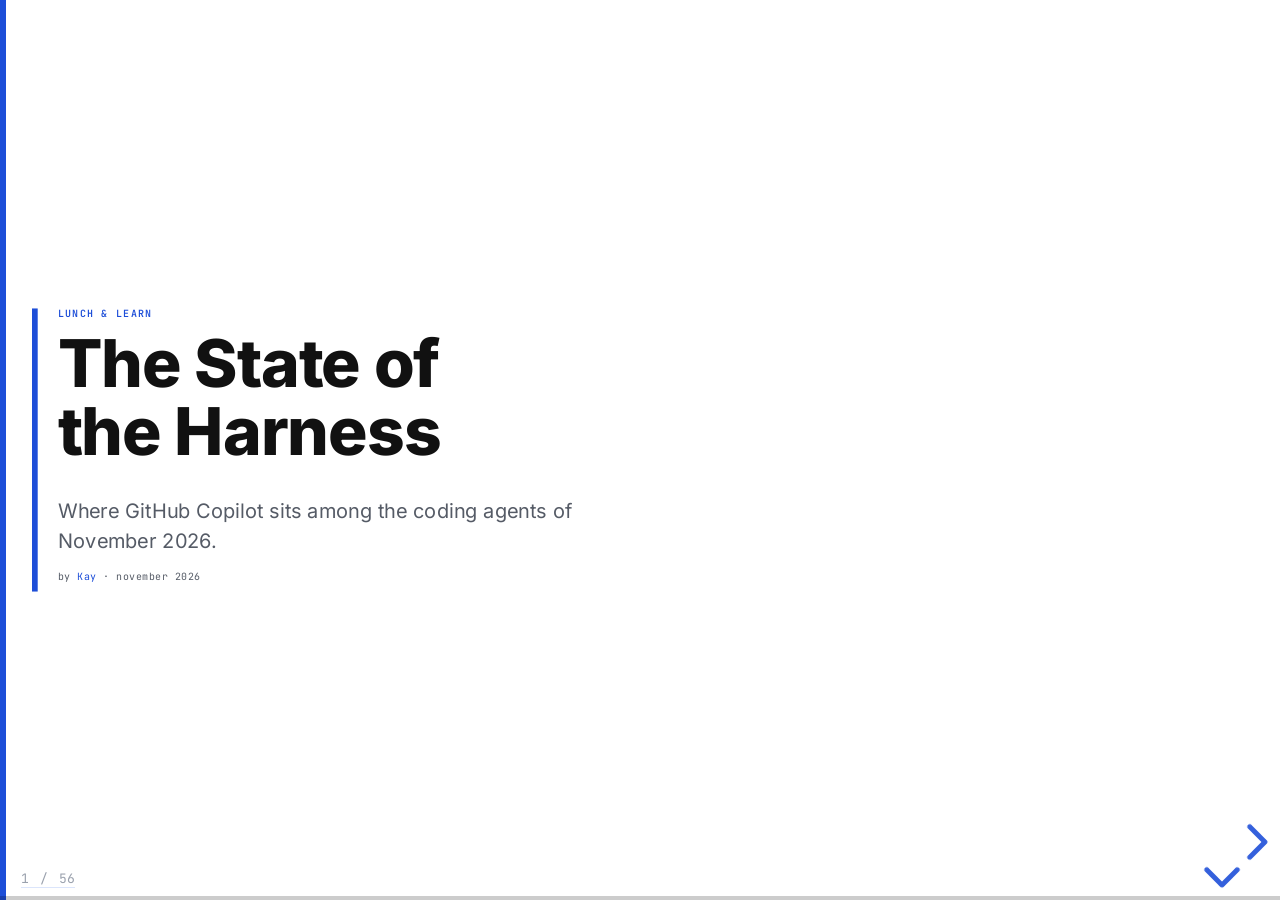
==== commit 6462e315: "State of the Harness: rebuild sections 4-6 around the whole field Sections 4 to 6 read as Copilot ag" ====
--- a/state-of-harnesses/index.html
+++ b/state-of-harnesses/index.html
@@ -46,9 +46,9 @@
           <li><b>What is a harness?</b> The loop inside Copilot and every other agent</li>
           <li><b>Who else builds one?</b> Labs, platforms, start-ups and open source</li>
           <li><b>What do they all share?</b> The same basic tools and file formats</li>
-          <li><b>Where do they disagree?</b> Six design choices, with Copilot's choice first</li>
-          <li><b>What does each maker believe?</b> In their own words</li>
-          <li><b>Where is it heading?</b> What shipped in 2026, and a warning from legacy code</li>
+          <li><b>Where do they disagree?</b> Six design questions, the camps builders fall into, and where Copilot sits</li>
+          <li><b>What does each maker believe?</b> From each maker's own documentation</li>
+          <li><b>Where is it heading?</b> What the whole field shipped in 2026, and a warning from legacy code</li>
           <li><b>What should we do?</b> Questions for our platform team, and habits that work today</li>
         </ol>
         <aside class="notes">
@@ -56,8 +56,8 @@
           builders and look at what they all have in common.</p>
           <p>The longest part is about disagreements. The builders make opposite choices on basic
           questions, such as how an agent should search your code, or what should stop it running a
-          dangerous command. For each one I'll show what Copilot does first, then who does the
-          opposite and why.</p>
+          dangerous command. For each one I'll show the camps builders fall into, who is in each and why, and where
+          Copilot sits.</p>
           <p>After that, what each maker says it believes, where things are going, and what is worth
           doing on Monday. It runs about 38 minutes, with time for questions.</p>
           <p><b>Sources:</b> structure of this deck; research/round5-synthesis.md §3 to §6.</p>
@@ -645,172 +645,202 @@
     </section>
 
 
-<!-- SECTION 4 · WHERE THEY DISAGREE (ids: split-open, split-axes, split-thick, split-search, split-edit, split-agents, split-safety, split-misses, split-surface) -->
+<!-- SECTION 4 · WHERE THEY DISAGREE (ids: split-open, split-axes, split-thick, split-search, split-search-demo, split-edit, split-agents, split-safety, split-misses, split-safety-demo, split-surface) -->
     <section>
       <section class="opener" id="split-open">
         <span class="secnum">04</span>
         <h1>Where they disagree</h1>
-        <p class="sub">Six design choices where builders went opposite ways, and what Copilot
-        chose each time.</p>
-        <aside class="notes">
-          <p>About eleven minutes, the longest section. Each slide asks one question, shows what
-          Copilot does, then who chose differently and what evidence there is. When I place
-          products on a line between two answers, that's my reading of their docs; nobody
-          publishes these rankings.</p>
-          <p><b>Sources:</b> research/round5-synthesis.md §4 (placements tagged [O]).</p>
+        <p class="sub">Six design questions every harness answers, the camps builders fall into,
+        and where Copilot sits among them.</p>
+        <aside class="notes">
+          <p>About eleven minutes, the longest section. First one table of the whole field, then
+          one slide per question. Each of those slides shows the camps: who chose what, the reason
+          they give in their own words, and what it costs. Copilot is the blue name, wherever it
+          sits.</p>
+          <p><b>Sources:</b> research/round5-synthesis.md §2 and §4; round5-philosophy-direction.md
+          §2.</p>
         </aside>
       </section>
 
       <section id="split-axes">
         <span class="eyebrow">04 · where they disagree</span>
-        <h2>On six basic design questions, builders give opposite answers</h2>
-        <table>
-          <tr><th>The question</th><th>Copilot</th><th>The opposite choice</th></tr>
-          <tr><td>1 · How much should the harness do?</td><td class="hl">A lot, around any model</td><td>As little as possible: Pi, mini-swe-agent</td></tr>
-          <tr><td>2 · How does it find code?</td><td class="hl">Text search plus search by meaning</td><td>Text search only: Cursor, Codex, Cline</td></tr>
-          <tr><td>3 · How does it write a change?</td><td class="hl">A format to suit each model</td><td>One format for everything: Codex</td></tr>
-          <tr><td>4 · How many agents work at once?</td><td class="hl">Mostly one writer; /fleet can run helpers side by side</td><td>A coordinator directs many writers: Cursor</td></tr>
-          <tr><td>5 · What stops a bad command?</td><td class="hl">You approve; sandbox if admins switch it on</td><td>Sandbox on by default: Codex, Zed</td></tr>
-          <tr><td>6 · Where does the work happen?</td><td class="hl">Editor, terminal, app and cloud</td><td>Mainly one place: Devin (cloud), Amp (terminal)</td></tr>
+        <h2>Every harness answers the same design questions, and no two answer them alike</h2>
+        <table class="field">
+          <tr><th></th><th class="us">Copilot</th><th>Claude Code</th><th>Codex</th><th>Cursor</th><th>Devin</th><th>Kiro</th><th>Pi</th></tr>
+          <tr><td>1 · How much is built in?</td><td class="us">A lot: picks a model per task, a second model checks the work, memory, admin policy</td><td>A small core with many add-ons; tools cut as models improve</td><td>A small core, tuned for each OpenAI model</td><td>A lot, including its own models</td><td>A lot: a cloud machine per task, paired models</td><td>A lot: specs, permission rules, proofs</td><td>Four tools and a short prompt</td></tr>
+          <tr><td>2 · How does it find code?</td><td class="us">Text search plus search by meaning</td><td>Text search</td><td>Text search</td><td>Text search on a fast local index</td><td>A fast search helper model; Devin Desktop adds an index</td><td>Text search plus a code-structure tool</td><td>Text search</td></tr>
+          <tr><td>3 · How does it write a change?</td><td class="us">Depends on the model</td><td>Find and replace</td><td>Patch</td><td class="nd">Not published</td><td class="nd">Not published (has both tools)</td><td>Find and replace</td><td>Find and replace</td></tr>
+          <tr><td>4 · How many agents?</td><td class="us">One writer with reviewing helpers; /fleet runs several</td><td>Helpers; scripts can run many</td><td>Helpers, on by default</td><td>A coordinator directing many writers</td><td>One writer; can manage other Devins</td><td>Helpers</td><td>One agent</td></tr>
+          <tr><td>5 · What stops a bad command, out of the box?</td><td class="us">You approve each action (VS Code); sandbox off until you or admins turn it on</td><td>An AI approver; sandbox off</td><td>Sandbox on, plus you or an AI approver</td><td>Sandbox plus an AI approver</td><td>A separate cloud machine</td><td>Permission rules; sandbox off</td><td>Nothing built in</td></tr>
+          <tr><td>6 · Where does it run?</td><td class="us">Editor, terminal, app, cloud, on one engine</td><td>Terminal first; also IDE, desktop, web</td><td>Terminal, IDE, app, cloud, on one core</td><td>Its own editor, an agents window, cloud</td><td>Cloud first; desktop app</td><td>IDE, terminal, web, on one harness</td><td>Terminal</td></tr>
+          <tr><td>Also: whose models? (section 5)</td><td class="us">20+ from several labs, plus Microsoft's own</td><td>Anthropic's only</td><td>OpenAI's, mainly</td><td>Several labs plus its own</td><td>Several labs plus its own</td><td>Several, picked by a router</td><td>Any</td></tr>
         </table>
-        <p class="src">Our synthesis of vendor docs and changelogs, Nov 2026 · each row has its own slide next</p>
-        <aside class="notes">
-          <p>Each row is a question every harness has
-          to answer. The middle column is what Copilot does, and the right-hand column names
-          someone who chose the opposite.</p>
-          <p>Copilot tends to do more on our behalf: more around the model, more ways to search, a
-          format per model, and more places to run. Where it is cautious, the caution mostly
-          depends on settings our admins control.</p>
-          <p>A seventh question, whose AI models a harness runs, comes up in section 5.</p>
-          <p><b>If asked:</b> Copilot's answer to the seventh: more than twenty models from several
-          labs, plus customers' own API keys, plus Microsoft's own MAI-Code models. The placements
-          are our reading of the evidence. Pace: give the pattern, don't read every cell.</p>
-          <p><b>Sources:</b> research/round5-synthesis.md §4.1 to §4.10, §1 item 14;
-          round5-copilot-architecture.md §1, §3.3, §5, §7.</p>
+        <p class="src">Vendor docs, changelogs and repos, read 4 and 5 Nov 2026 · grey: not published · each question has its own slide next; whose models comes up in section 5</p>
+        <aside class="notes">
+          <p>This is the whole field on one slide. Read across a row to see a disagreement, and down
+          a column to see one product's choices. Copilot is the first column; the other six are a
+          lab harness from each of Anthropic and OpenAI, two agent companies, Amazon's Kiro, and Pi,
+          the smallest open-source agent.</p>
+          <p>Three things to notice. First, Pi and Copilot are at opposite ends almost everywhere:
+          one ships four tools, the other ships a lot around the model. Second, the labs' own
+          harnesses are built around their maker's models (Claude Code runs only Anthropic's; Codex is
+          tuned for OpenAI's but can be pointed at others), while Copilot, Cursor, Devin and Kiro run
+          several. Third, the safety row has no two answers alike. That row gets
+          two slides and a demo.</p>
+          <p>Don't read every cell. Pick one row, then move on.</p>
+          <p><b>If asked:</b> why these seven products: one from each kind of builder in section 2,
+          plus Pi as the minimal end. Copilot's answers are for its current engine (the Copilot
+          harness); the cloud agent runs on its own cloud machine, like Devin. "Grey" means the
+          vendor hasn't published it, not that it doesn't exist. Claude Code's default is auto mode,
+          where an AI model reviews each action, since September 28. Codex runs its sandbox by
+          default and lets you choose who approves: you, an AI reviewer, or nobody. Cursor's
+          recommended mode runs commands in a sandbox and sends what can't be sandboxed to an AI
+          classifier. Pi has no permission system at all; its docs point to containers or virtual
+          machines. Devin's CLI lists both a patch tool and an edit tool, and says the tools vary
+          by model, but not which model gets which.</p>
+          <p><b>Sources:</b> research/round5-synthesis.md §2.1 to §2.4 and §4; round5-copilot-architecture.md
+          §1, §3, §5; round5-claude-code.md §3, §5; round5-openai-codex.md §3, §5; round5-cursor-cognition.md
+          A3, A5, B3; round5-google-amazon-jetbrains.md §2; round5-oss-terminal.md §6;
+          round6-doc-gaps.md §9.</p>
         </aside>
       </section>
 
       <section id="split-thick">
-        <span class="eyebrow">04 · question 1 of 6 · how much harness</span>
-        <h2>Copilot wraps the model in routing, reviewers and admin controls</h2>
-        <div class="spectrum">
-          <div class="poles"><span>Thin: ship little, delete often</span><span>Thick: ship a lot by default</span></div>
-          <div class="track">
-            <span class="dot" style="left:8%">mini-swe-agent</span>
-            <span class="dot low" style="left:16%">Pi</span>
-            <span class="dot" style="left:25%">Claude Code</span>
-            <span class="dot low" style="left:32%">Amp</span>
-            <span class="dot us" style="left:64%">Copilot</span>
-            <span class="dot low" style="left:74%">Devin</span>
-            <span class="dot" style="left:83%">Factory</span>
-            <span class="dot low" style="left:92%">Kiro</span>
-          </div>
-        </div>
-        <div class="qpair">
-          <div>
-            <span class="label">GitHub, Jun 2026</span>
-            <blockquote>“While the model provides the raw intelligence, the harness shapes how
-            effectively that intelligence is applied.”
-            <cite>Shibani Basava and Carlos Castro, GitHub blog</cite></blockquote>
-          </div>
-          <div>
-            <span class="label">Anthropic, Jul 2026</span>
-            <blockquote>“We delete code in the harness all the time.”
-            <cite>Boris Cherny, creator of Claude Code · YC Root Access interview</cite></blockquote>
-          </div>
-        </div>
-        <p class="src">Placements ours, from each product's docs and posts, Nov 2026 · GitHub blog, 25 Jun 2026 · YC Root Access interview, published 27 Jul 2026</p>
-        <aside class="notes">
-          <p>How much should the harness do for the model? One side says models improve every few
-          months, so keep the harness thin and delete whatever the next model no longer needs. The
-          other side ships more by default.</p>
-          <p>Copilot is on the thick side. Around the model it adds Fusion, which picks a model for
-          each prompt. It adds a rubber duck, a second model from another AI lab that critiques the
-          plan or the code. It has Copilot Memory, which keeps notes about a repo between sessions,
-          and admin policy controls. For a bank, thick means more is built in: some of it controls our admins
-          can set, some of it closed code we can't inspect.</p>
-          <p>Near the thin end, the team behind Claude Code says it deletes harness code all the
-          time. At the far thick end, Kiro from AWS has the agent write a spec before any code and
-          checks permissions against formal rules.</p>
-          <p>GitHub's quote says the harness shapes how well the model's intelligence is used. The
-          Scale study from section 1 found the harness explained little of the difference in
-          results, so treat GitHub's line as its view.</p>
-          <p><b>If asked:</b> the placements reflect what ships by default and how much gets deleted
-          with each new model; I didn't count lines of code. Claude Code has many features, such as
-          33 hook events, but you add those yourself. Cherny continued: "If you look at the code
-          that's in the Claude Code harness today, almost all of it is about safety and permissions
-          and static analysis." Copilot Memory stores repo facts "with citations" and deletes unused
-          ones after 28 days; it is used by the cloud agent, code review and the CLI, and in
-          enterprise plans an admin must enable it. Copilot can also stop a session if it can't
-          confirm current admin policy. Kiro's rules use a policy language called Cedar. Even the
-          thick side prunes: Cursor cut about two-thirds of its system prompt in September, and Kiro
-          wrote in October, "Try removing before adding."</p>
-          <p><b>Sources:</b> research/round5-copilot-architecture.md §2.1, §5, §7, §8;
-          round3-hooks-context-memory.md (Copilot Memory); round5-claude-code.md §8 and verification
-          items 7, 8; round5-cursor-cognition.md A4; round5-google-amazon-jetbrains.md §2.2, §2.3;
-          round5-synthesis.md §4.1; round5-philosophy-addendum.md §1.1.</p>
+        <span class="eyebrow">04 · question 1 of 6 · how much is built in</span>
+        <h2>Builders split on how much the harness should do: almost nothing, a small core, or a lot</h2>
+        <div class="camps" style="--n:3">
+          <div class="camp">
+            <h3>Ship almost nothing</h3>
+            <p class="who"><span class="tag open">Pi</span><span class="tag open">mini-swe-agent</span></p>
+            <p class="why">“What if our agent was 100x simpler, and still worked nearly as well?”<cite>mini-swe-agent README, from the SWE-bench team</cite></p>
+            <p>Pi ships four tools and a prompt under 1,000 tokens. mini-swe-agent gives the model
+            only a shell.</p>
+            <p class="cost"><b>Trade-off:</b> safety, helpers and integrations are yours to add. Pi
+            has no permission system.</p>
+          </div>
+          <div class="camp">
+            <h3>Keep a small core, and re-cut it for each model</h3>
+            <p class="who"><span class="tag">Claude Code</span><span class="tag open">Codex</span><span class="tag">Amp</span></p>
+            <p class="why">“The bar to add a new tool is high, because this gives the model one more option to think about.”<cite>Thariq Shihipar, Claude Code team · Apr 2026</cite></p>
+            <p>Claude Code dropped its search and to-do tools for newer models. Codex keeps separate
+            settings for each OpenAI model.</p>
+            <p class="cost"><b>Trade-off:</b> behaviour shifts between model versions, and the product
+            around the small core can still be large.</p>
+          </div>
+          <div class="camp us">
+            <h3>Build machinery around the model</h3>
+            <p class="who"><span class="tag us">Copilot</span><span class="tag">Kiro</span><span class="tag">Devin</span><span class="tag">Cursor</span></p>
+            <p class="why">“While the model provides the raw intelligence, the harness shapes how
+            effectively that intelligence is applied.”<cite>GitHub blog · Jun 2026</cite></p>
+            <p>Copilot adds model routing (a model picked per task), a second model that critiques the work, a memory of each
+            repo, and admin policy.</p>
+            <p class="cost"><b>Trade-off:</b> more is done for you, and there is more code you can't
+            inspect when it's closed.</p>
+          </div>
+        </div>
+        <p class="note">Everyone trims: Cursor cut two thirds of its system prompt in September, and
+        Kiro wrote in October, “Try removing before adding.”</p>
+        <p class="src">Pi and mini-swe-agent READMEs · YC Root Access interview, published 27 Jul 2026 · GitHub blog, 25 Jun 2026 · Claude Code changelog, Apr and Aug 2026 · Codex models.json · Cursor blog, 23 Sep 2026 · kiro.dev, 20 Oct 2026</p>
+        <aside class="notes">
+          <p>How much should the harness do for the model? There are three answers.</p>
+          <p>On the left, ship almost nothing. Pi gives the model four tools: read a file, write a
+          file, edit a file and run a command. Its author's view is that models already know how to
+          use a shell, so everything else is optional.</p>
+          <p>In the middle are the labs. Claude Code and Codex keep the core small and rework it
+          for each new model. Claude Code removed its own search and to-do tools once newer models
+          stopped needing them, and its team says the bar for adding a tool is high, and its creator says they delete harness code all the time. That
+          doesn't make Claude Code small as a product: around the core it has hooks, skills and
+          plug-ins you add, and an AI approver that is on by default. It sits here because of how it
+          treats the core loop and prompt.</p>
+          <p>On the right is Copilot, with Kiro, Devin and Cursor. They build more in by default.
+          For Copilot that means Fusion, which picks a model for each prompt; a rubber duck, a model
+          from another lab that critiques the plan; Copilot Memory; and the admin policies our
+          platform team sets. The cost is that more of it is code we can't read, since the Copilot
+          harness is closed.</p>
+          <p>Nobody is purely thick: everyone deletes prompt text as models improve.</p>
+          <p><b>If asked:</b> placements follow how each maker treats the harness's core (what it
+          builds in for the model, and whether it cuts it back), not line counts or feature lists. Cherny continued: "If you look at the code that's in the Claude Code harness today,
+          almost all of it is about safety and permissions and static analysis." In 2025 he had
+          called it "the thinnest possible wrapper over the model", so the core stayed thin while
+          the product grew. Claude Code has 33 hook events. Copilot Memory stores repo facts "with
+          citations" and deletes unused ones after 28 days; enterprise admins must enable it. Kiro's
+          permission rules use a policy language called Cedar, and it used a proof tool to prove 70 of 96
+          candidate properties of its own harness. Amp deletes features each model generation; in May it
+          removed approval prompts.</p>
+          <p><b>Sources:</b> research/round5-oss-terminal.md §6; round5-platforms-research.md §2,
+          §3.5; round5-claude-code.md §3, §8 and verification items 7, 8; round5-openai-codex.md §7;
+          round5-copilot-architecture.md §2.1, §5, §7, §8; round3-hooks-context-memory.md;
+          round5-cursor-cognition.md A4; round5-google-amazon-jetbrains.md §2.2, §2.3;
+          round5-synthesis.md §4.1.</p>
         </aside>
       </section>
 
       <section id="split-search">
         <span class="eyebrow">04 · question 2 of 6 · finding code</span>
-        <h2>Copilot can search code by meaning, which Cursor tried and then switched off</h2>
-        <div class="cols">
-          <div class="panel">
-            <h3>Text search (grep)</h3>
-            <p class="small">Finds every line containing an exact word or pattern, like Ctrl+F
-            across the repo. Nothing to build or store.</p>
-          </div>
-          <div class="panel blue">
-            <h3>Search by meaning (semantic index)</h3>
-            <p class="small">A search for “retry logic” can find code that never uses the word.
-            The index must be built ahead of time and kept up to date.</p>
-          </div>
-        </div>
-        <div class="qpair">
-          <div>
-            <span class="label">Copilot CLI, Oct 2026</span>
-            <blockquote>“Enable semantic code search by default for online sessions.”
-            <cite>GitHub Copilot CLI changelog, v1.0.100, 19 Oct 2026</cite></blockquote>
-          </div>
-          <div>
-            <span class="label">Cursor, Jul 2026</span>
-            <blockquote>“Semantic/embeddings indexing is being turned down in favor of grep-based
-            retrieval”
-            <cite>Cursor support engineer, Cursor forum</cite></blockquote>
-          </div>
-        </div>
-        <p class="src">GitHub Copilot CLI changelog, 19 Oct 2026 · GitHub changelog, 17 Mar 2026 · Cursor forum, Jul 2026 · Cursor blog, Nov 2025</p>
-        <aside class="notes">
-          <p>In a big repo, the agent first has to find the right files. Text search, usually a
-          tool called grep, finds every line containing an exact word, like Ctrl+F across the whole
-          repo. Search by meaning uses an index built ahead of time, so a search for "retry logic"
-          can find code that never uses the word retry. The catch is that the index has to be
-          built, stored and kept up to date.</p>
-          <p>Copilot does both. Its semantic index sits on GitHub's servers next to the code, and it
-          is used by agent mode in VS Code and by the cloud agent. In October the Copilot CLI
-          switched it on by default as well; the changelog says "for online sessions" without
-          defining them.</p>
-          <p>Most rivals use text search only, and Cursor changed its mind. In 2025 it argued that
-          search by meaning was necessary for large codebases. In July 2026 a Cursor support engineer wrote on its forum that
-          the index was being turned down, and staff said it was no longer helping much.</p>
-          <p>By GitHub's own measurement, its cloud agent finished tasks 2% faster with the index, and
-          no independent study has picked a winner yet.</p>
-          <p><b>If asked:</b> the index is built from embeddings, lists of numbers that capture
-          roughly what a chunk of code means. GitHub, March 2026: "2% less time without any change
-          in quality." The CLI changelog doesn't define "online sessions", so don't guess. Whether
-          the index works for code on GitHub Enterprise Server rather than github.com isn't covered
-          by our research; ask the platform team. Cursor, November 2025: "Semantic search is
-          currently necessary to achieve the best results, especially in large codebases" (12.5%
-          higher accuracy on its own test); July 2026: the semantic path "was rapidly no longer
-          helping in a meaningful way". Cursor still builds a local index to make text search fast.
-          Claude Code, Codex and Cline keep no index; Cline wrote "We don't index your codebase, and
-          this choice isn't an oversight." A July 2026 benchmark found "No single retrieval family
-          dominates".</p>
+        <h2>Builders split four ways on how an agent finds code, and Copilot is one of the few still searching by meaning</h2>
+        <div class="camps" style="--n:4">
+          <div class="camp">
+            <h3>Text search only</h3>
+            <p class="who"><span class="tag">Claude Code</span><span class="tag open">Codex</span><span class="tag open">Cline</span><span class="tag open">Gemini CLI</span><span class="tag open">OpenCode</span><span class="tag open">Pi</span></p>
+            <p class="why">“We don't index your codebase, and this choice isn't an oversight.”<cite>Cline · May 2025</cite></p>
+            <p class="cost"><b>Trade-off:</b> a vague question needs several searches with different
+            words.</p>
+          </div>
+          <div class="camp">
+            <h3>Text search on a fast local index</h3>
+            <p class="who"><span class="tag">Cursor</span></p>
+            <p class="why">“Semantic/embeddings indexing is being turned down in favor of grep-based
+            retrieval”<cite>Cursor staff, forum · Jul 2026</cite></p>
+            <p class="cost"><b>Trade-off:</b> still exact matching; the index only makes it fast.
+            Cursor had measured a gain from meaning search in 2025.</p>
+          </div>
+          <div class="camp us">
+            <h3>Text search plus search by meaning</h3>
+            <p class="who"><span class="tag us">Copilot</span><span class="tag">Devin Desktop</span><span class="tag open">Warp</span><span class="tag open">Kilo</span></p>
+            <p class="why">“Semantic search can also find code by what it does”<cite>GitHub changelog · Oct 2026</cite></p>
+            <p class="cost"><b>Trade-off:</b> the index must be built and kept current. Copilot's sits
+            on GitHub's servers, next to the code.</p>
+          </div>
+          <div class="camp">
+            <h3>Ask the IDE, which already knows the code</h3>
+            <p class="who"><span class="tag">JetBrains Junie</span><span class="tag">Kiro</span></p>
+            <p class="why">“An agent that can retrieve that knowledge is cheaper and more accurate
+            than one that has to reconstruct it.”<cite>Kirill Skrygan, JetBrains CEO · Sep 2026</cite></p>
+            <p class="cost"><b>Trade-off:</b> needs the IDE or a language server running.</p>
+          </div>
+        </div>
+        <p class="note">GitHub measured its cloud agent finishing 2% faster with the index. An
+        independent July benchmark found “No single retrieval family dominates”.</p>
+        <p class="src">Cline blog, May 2025 · Cursor forum, Jul 2026 · GitHub changelog, 28 Oct 2026 · Copilot CLI changelog v1.0.100, 19 Oct 2026 · JetBrains blog, 22 Sep 2026 · GitHub changelog, 17 Mar 2026 · Agent Retrieval Bench, arXiv 2607.24882</p>
+        <aside class="notes">
+          <p>In a big repo, the agent first has to find the right files. There are four ways to do
+          it.</p>
+          <p>Most harnesses use plain text search, usually a tool called grep, which is Ctrl+F
+          across the whole repo. Cline says it chose not to index on purpose. The model runs several
+          searches with different words until it finds what it needs.</p>
+          <p>Cursor keeps a fast local index, but only to make text search quick. It had a
+          search-by-meaning index and switched it off in July, saying it no longer helped much.</p>
+          <p>Copilot is in the third camp, with a few smaller products. Search by meaning finds code
+          that never uses your words: ask for "retry logic" and it can find a loop that tries three
+          times. Copilot's index lives on GitHub's servers, and in October the CLI switched it on by
+          default.</p>
+          <p>JetBrains takes a fourth route: its IDE already understands the code's structure, so the
+          agent asks the IDE.</p>
+          <p>Nobody has shown that one camp wins. The next slide shows the difference.</p>
+          <p><b>If asked:</b> the meaning index is built from embeddings, lists of numbers that
+          capture roughly what a chunk of code means. GitHub, March 2026: "2% less time without any
+          change in quality", its own measurement. The CLI changelog switched it on "for online sessions"; GitHub's docs never define
+          the term, and the likeliest reading is "not in offline mode". Remote indexing "is not
+          supported for GitHub Enterprise Server", so check where our repos are hosted. Cursor, November 2025:
+          "Semantic search is currently necessary to achieve the best results, especially in large
+          codebases" (12.5% higher accuracy on its own test); July 2026: the semantic path "was
+          rapidly no longer helping in a meaningful way". Devin also has a search helper model,
+          SWE-grep. Kiro's code tool uses language servers.</p>
           <p><b>Sources:</b> research/round5-copilot-architecture.md §3.1;
-          round5-convergence-standards.md §3.2, §3.3 and the retrieval table;
-          round5-cursor-cognition.md A3 and verification item 2; round5-oss-ide-extensions.md §1.4;
-          round5-harness-effect-evidence.md §8.3; round5-synthesis.md §4.4.</p>
+          round5-convergence-standards.md §3.2, §3.3; round5-cursor-cognition.md A3, B3 and
+          verification item 2; round5-oss-ide-extensions.md §1.4, §3.4; round5-platforms-research.md
+          §6; round5-google-amazon-jetbrains.md §2, §3.4; round5-harness-effect-evidence.md §8.3;
+          round5-synthesis.md §4.4; round6-doc-gaps.md §2.</p>
         </aside>
       </section>
 
@@ -852,7 +882,7 @@
 
       <section id="split-edit">
         <span class="eyebrow">04 · question 3 of 6 · writing a change</span>
-        <h2>Each lab trains its models on its own edit format, and Copilot follows the model's maker</h2>
+        <h2>Two edit formats won, and which one a harness uses depends on whose model is running</h2>
         <div class="widget" id="edit-demo">
           <div class="reqs">
             <div><h3>Patch (OpenAI's format)</h3><pre><code>*** Update File: Fees.java
@@ -876,9 +906,11 @@
             <div class="msg">Pick a request to send to the harness.</div>
           </div>
         </div>
-        <p class="small">Copilot's open-source VS Code harness gives GPT models the patch format and
-        Claude models find and replace. Codex uses the patch format for everything.</p>
-        <p class="src">microsoft/vscode Copilot source, read 4 Nov 2026 · Copilot CLI reference, Nov 2026 · Codex apply_patch.lark, Aug 2026 · Anthropic text editor tool docs · example edit is ours</p>
+        <p class="small" style="font-size:0.56em"><b>Patch:</b> <span class="tag open">Codex</span> for every model ·
+        <b>Find and replace:</b> <span class="tag">Claude Code</span><span class="tag open">Gemini CLI</span><span class="tag">Antigravity</span><span class="tag">Kiro</span><span class="tag open">Pi</span> ·
+        <b>Depends on the model:</b> <span class="tag us">Copilot</span><span class="tag open">Cline</span><span class="tag open">OpenCode</span><span class="tag open">OpenHands</span> ·
+        <b>Not published:</b> <span class="tag">Cursor</span><span class="tag">Devin</span><span class="tag">Amp</span></p>
+        <p class="src">microsoft/vscode Copilot source, read 4 Nov 2026 · Copilot CLI reference, Nov 2026 · Codex apply_patch.lark, Aug 2026 · Anthropic text editor tool docs · Antigravity and Kiro tool docs, Nov 2026 · example edit is ours</p>
         <aside class="notes">
           <p>When the model wants to change a file, it has to describe the change in some format.
           The file below has two methods that both say return 500, and we want to change only the
@@ -888,175 +920,233 @@
           text, here the method name after the @@. That works first time. In the middle is Anthropic's
           find and replace: the exact old text and the new text. "return 500;" appears twice, so the
           harness refuses and nothing changes. The model has to try again with more of the
-          surrounding text, which is the third request, and then it works. That refusal is deliberate:
+          surrounding text, which is the third request, and then it works. The refusal is by design:
           it stops the wrong line being changed. A patch fails too when its surrounding lines don't
-          match the file, and independent tests found little difference between formats for strong
-          models.</p>
-          <p>Each lab trains its models on its own format, and OpenAI reports fewer failures when its models use theirs.
+          match the file. An independent study, Diff-XYZ, found "search-replace format performs best for
+          larger models across most tasks".</p>
+          <p>Each lab trains its models on its own format; OpenAI says giving apply_patch its own tool type cut failures by 35%.
           Copilot runs models from several labs, so it matches the format to the model. In the
           open-source code we can read, GPT models get the patch format and Claude models get find
           and replace. You never write either one; it follows from the model you pick.</p>
-          <p>A harness tied to one lab doesn't need to choose. Codex uses the patch format for every
-          model.</p>
+          <p>Across the field it splits the same way. Codex uses the patch format for every model.
+          Claude Code, Gemini CLI, Google's Antigravity, Kiro and Pi use find and replace. Harnesses that
+          run several labs' models, like Copilot, switch by model. Cursor, Devin and Amp haven't
+          published what their models write.</p>
           <p><b>If asked:</b> the per-model choice is visible in the Local harness: GPT-5 and later
           get apply_patch, Claude gets replace_string_in_file, and for models a customer connects
           with their own key it learns which tool succeeds more often. The Copilot harness also
           lists both tools, with apply_patch "used by some models instead of edit/create", but its
           code is closed, so we can't confirm its exact mapping. OpenAI says a dedicated apply_patch
-          tool type "decreased apply_patch failure rates by 35%" (late 2025). Claude Code uses find
-          and replace; Cline, OpenCode and OpenHands route by model like Copilot. On weaker models
+          tool type "decreased apply_patch failure rates by 35%" (late 2025). Devin and Amp list both an edit tool and a patch tool without saying which model
+          gets which; Antigravity's edit takes the old and new text plus a line range. On weaker models
           the format can matter a lot: in February 2026 a line-tagging format took Grok Code Fast 1
           from 6.7% to 68.3% on 180 bug fixes.</p>
           <p><b>Sources:</b> research/round5-copilot-architecture.md §3.1, §3.3 and verification
           item 6; round5-openai-codex.md §3; round5-convergence-standards.md §2.1 to §2.4 and
-          verification item 11; round5-claude-code.md §3.</p>
+          verification item 11; round5-claude-code.md §3; round6-doc-gaps.md §6, §9.</p>
         </aside>
       </section>
 
       <section id="split-agents">
         <span class="eyebrow">04 · question 4 of 6 · how many agents</span>
-        <h2>Copilot's built-in helpers mostly review, though it can also run agents side by side</h2>
-        <div class="qpair">
-          <div>
-            <span class="label">GitHub, on the Copilot CLI's rubber duck · Apr 2026</span>
-            <blockquote>A model reviewing its own work shares “the same training data and
-            techniques, the same blind spots.”
-            <cite>Nick McKenna and Bartek Perz, GitHub blog</cite></blockquote>
-          </div>
-          <div>
-            <span class="label">Cognition, maker of Devin · Apr 2026</span>
-            <blockquote>“multi-agent systems work best today when writes stay single-threaded and
-            the additional agents contribute intelligence rather than actions”
-            <cite>Walden Yan, Cognition blog</cite></blockquote>
-          </div>
-        </div>
-        <p class="small">Cursor goes furthest the other way: a coordinator that “doesn't write code
-        itself but directs other agents that do.” (Sep 2026)</p>
-        <p class="src">GitHub blog, 6 Apr 2026 · GitHub Copilot CLI reference, Nov 2026 · Cognition blog, Jun 2025 and Apr 2026 · Cursor blog, Projects, Sep 2026</p>
-        <aside class="notes">
-          <p>This question is about several agents working on one task, not about running separate
-          tasks side by side, which the Copilot app also does. When two agents edit the same code in
-          parallel, each makes small decisions the other can't see, and the results can clash.</p>
-          <p>Most of Copilot's built-in helpers read and review. The clearest is the rubber duck in
-          the Copilot CLI: at certain points, such as after drafting a plan, it asks a model from
-          another AI lab to critique the work. GitHub's reason is on the left: a model checking its
-          own output has the same blind spots it had when it wrote it. Copilot can also run several
-          agents at once, with the CLI's /fleet command or with dynamic workflows, which are in
-          preview.</p>
-          <p>Cognition, the company behind Devin, published a post in 2025 called "Don't Build
-          Multi-Agents". This April it said some multi-agent setups now work, as long as one agent
-          does the writing and the others only advise, which is what "single-threaded" means in the
-          quote. Cursor goes furthest the other way: a coordinator that hands tasks to many agents,
-          each writing code.</p>
+        <h2>Most builders now let one agent write while helpers read and review, and a few run many writers at once</h2>
+        <div class="camps" style="--n:3">
+          <div class="camp">
+            <h3>One agent does everything</h3>
+            <p class="who"><span class="tag open">Pi</span><span class="tag open">Aider</span></p>
+            <p class="why">“Actions carry implicit decisions, and conflicting decisions carry bad
+            results.”<cite>Walden Yan, Cognition, in 2025 (it has since moved to the middle camp)</cite></p>
+            <p class="cost"><b>Trade-off:</b> slower on big jobs, and one agent's working space fills
+            up.</p>
+          </div>
+          <div class="camp us">
+            <h3>One writer, with helpers that read or review</h3>
+            <p class="who"><span class="tag us">Copilot</span><span class="tag">Claude Code</span><span class="tag open">Codex</span><span class="tag">Devin</span><span class="tag">Kiro</span></p>
+            <p class="why">“multi-agent systems work best today when writes stay single-threaded and
+            the additional agents contribute intelligence rather than actions”<cite>Walden Yan,
+            Cognition · Apr 2026</cite></p>
+            <p class="cost"><b>Trade-off:</b> helpers report back in summaries, which can drop
+            detail.</p>
+          </div>
+          <div class="camp">
+            <h3>Many writers, directed by a coordinator</h3>
+            <p class="who"><span class="tag">Cursor</span><span class="tag">Claude Code</span><span class="tag">Devin</span><span class="tag us">Copilot</span></p>
+            <p class="why">“The coordinator doesn't write code itself but directs other agents that
+            do.”<cite>Cursor, Projects · Sep 2026</cite></p>
+            <p class="cost"><b>Trade-off:</b> writers must be kept apart, in separate copies of the
+            repo; Cursor later cut prompt text that pushed helpers, citing a “coordination
+            tax”.</p>
+          </div>
+        </div>
+        <p class="note">Copilot's helpers include a rubber duck: a model from another lab that
+        critiques the plan, because a model checking itself has “the same blind spots” (GitHub,
+        Apr 2026).</p>
+        <p class="src">Cognition blog, Jun 2025 and Apr 2026 · Cursor blog, 10 and 23 Sep 2026 · GitHub blog, 6 Apr 2026 · GitHub Copilot CLI reference, Nov 2026 · Claude Code docs, workflows</p>
+        <aside class="notes">
+          <p>This is about several agents working on one task. When two agents edit the same code
+          at once, each makes small decisions the other can't see, and the results can clash.</p>
+          <p>The left camp avoids that by having one agent do everything. Cognition, which makes
+          Devin, argued for this in 2025.</p>
+          <p>Most of the field is now in the middle camp, and so is Copilot. One agent writes
+          code; helpers search, plan or review, and report back. Cognition moved here this April,
+          in the quote. Copilot's built-in helpers mostly read and review, and the rubber duck asks
+          a model from a different lab to critique the work.</p>
+          <p>The right camp runs many writing agents at once, each in its own copy of the repo,
+          with a coordinator handing out tasks. Cursor goes furthest. Claude Code and Copilot can do
+          it too: Copilot with the CLI's /fleet command, or with dynamic workflows, which are in
+          preview. Copilot appears twice because it supports both.</p>
           <p><b>If asked:</b> Copilot CLI's built-in helpers include explore, task (runs builds and
-          tests), code-review, security-review, research, rubber-duck and a general-purpose helper
-          for multi-step work; /fleet "delegates work to subagents and coordinates their work in
-          parallel". The research doesn't say whether VS Code agent mode has the rubber duck. GitHub
-          reported that Claude Sonnet 4.6 with a GPT-5.4 rubber duck closed "74.7% of the
-          performance gap between Sonnet and Opus" on SWE-Bench Pro, which is GitHub's own figure.
-          Yan, 2025: "Actions carry implicit decisions, and conflicting decisions carry bad results."
-          Cursor says its coordinator can direct "thousands of subagents"; on September 23 it also
-          removed prompt text that pushed its agent to start helpers, citing a "coordination
-          tax".</p>
+          tests), code-review, security-review, research, rubber-duck and a general-purpose helper;
+          /fleet "delegates work to subagents and coordinates their work in parallel". The rubber duck is in the CLI, the app, the cloud agent and, as an experiment, VS Code
+          sessions on the Copilot harness. It runs when you ask unless you switch on automatic use;
+          GitHub says only that it picks "a complementary model", such as a GPT critic for a Claude
+          session. GitHub reported that Claude Sonnet 4.6 with a GPT-5.4 rubber duck closed "74.7% of the
+          performance gap between Sonnet and Opus" on SWE-Bench Pro, its own figure. Cognition's
+          2025 post was titled "Don't Build Multi-Agents". Cursor says its coordinator can direct
+          "thousands of subagents". Devin can also manage other Devins, each in its own virtual
+          machine.</p>
           <p><b>Sources:</b> research/round5-copilot-architecture.md §2.1 and §8;
-          round5-cursor-cognition.md B8, A2, A4; round5-synthesis.md §4.7.</p>
+          round5-cursor-cognition.md A2, A4, B8 and the managed Devins note; round5-claude-code.md
+          §9; round5-oss-terminal.md §2, §6; round5-synthesis.md §4.7; round6-doc-gaps.md §4, §5.</p>
         </aside>
       </section>
 
       <section id="split-safety">
         <span class="eyebrow">04 · question 5 of 6 · stopping a bad command</span>
-        <h2>Copilot asks before each action, and its sandbox is off until admins require it</h2>
-        <table>
-          <tr><th>What stops a bad command</th><th>In Copilot</th><th>Elsewhere</th></tr>
-          <tr><td>You approve each action</td><td class="hl">The default in VS Code</td><td>Cline</td></tr>
-          <tr><td>A second AI model approves</td><td class="hl">Optional: “assisted permissions”, since late October</td><td>Claude Code's default</td></tr>
-          <tr><td>A sandbox: the operating system limits what commands can reach</td><td class="hl">Off unless admins require it. When on, outbound internet and Git sign-in are still allowed by default</td><td>On by default: Codex, Zed. Off: Claude Code, Kiro, Gemini CLI</td></tr>
-          <tr><td>The agent works on someone else's machine</td><td class="hl">The cloud agent</td><td>Devin</td></tr>
-        </table>
-        <p class="note">Open-source terminal agents such as Pi and OpenCode run with your own permissions unless you set something up.</p>
-        <p class="src">VS Code docs, Sep 2026 · GitHub changelog: local sandboxing, 7 Oct 2026; assisted permissions, 26 Oct 2026 · GitHub Copilot sandbox docs, Nov 2026 · other vendors' docs, read 4 Nov 2026</p>
+        <h2>Builders put the brake in five different places, and few switch the strongest one on by default</h2>
+        <div class="camps" style="--n:5; font-size:0.62em">
+          <div class="camp us">
+            <h3>You approve each action</h3>
+            <p class="who"><span class="tag us">Copilot</span><span class="tag open">Zed</span><span class="tag">Junie</span><span class="tag open">mini-swe-agent</span>
+            <span class="sub">Copilot: the default in VS Code</span></p>
+            <p>It asks before running commands and other risky actions unless you change the setting.</p>
+            <p class="cost"><b>Trade-off:</b> people approve 93% of prompts in Anthropic's data, so
+            approving can become a reflex.</p>
+          </div>
+          <div class="camp">
+            <h3>A second AI model approves</h3>
+            <p class="who"><span class="tag">Claude Code</span><span class="tag open">Codex</span><span class="tag">Cursor</span><span class="tag">Antigravity</span><span class="tag us">Copilot</span>
+            <span class="sub">Claude Code: the default · Copilot: optional</span></p>
+            <p>A model reads each request and lets the safe-looking ones run.</p>
+            <p class="cost"><b>Trade-off:</b> it makes mistakes, and GitHub hasn't published how
+            often Copilot's does.</p>
+          </div>
+          <div class="camp">
+            <h3>The operating system fences it in</h3>
+            <p class="who"><span class="tag open">Codex</span><span class="tag">Cursor</span><span class="tag open">Zed</span>
+            <span class="sub">on by default</span>
+            <span class="tag us">Copilot</span><span class="tag">Claude Code</span><span class="tag">Kiro</span><span class="tag open">Gemini CLI</span>
+            <span class="sub">available, off by default</span></p>
+            <p>The operating system limits files and network, whatever the model asks for.</p>
+            <p class="cost"><b>Trade-off:</b> only as strict as its settings.</p>
+          </div>
+          <div class="camp">
+            <h3>It runs on another machine</h3>
+            <p class="who"><span class="tag">Devin</span><span class="tag us">Copilot cloud agent</span><span class="tag open">Codex Cloud</span><span class="tag">Cursor</span></p>
+            <p>The agent works on a cloud machine, away from your laptop.</p>
+            <p class="cost"><b>Trade-off:</b> your laptop is safe, but the agent keeps whatever
+            access the cloud machine has.</p>
+          </div>
+          <div class="camp">
+            <h3>Runs without asking by default</h3>
+            <p class="who"><span class="tag open">Pi</span><span class="tag open">OpenCode</span><span class="tag open">Goose</span><span class="tag">Amp</span></p>
+            <p>Pi has no permission system at all; OpenCode, Goose and Amp have controls, but run without asking unless you set them.</p>
+            <p class="cost"><b>Trade-off:</b> you switch on checks or supply the fence, such as a container.</p>
+          </div>
+        </div>
+        <p class="src">GitHub blog, Universe 2026 · Codex docs, auto-review · Zed blog, sandboxing, Aug 2026 · Cognition blog · Amp, Neo, 6 May 2026 · VS Code docs, Sep 2026 · GitHub changelog: local sandboxing, 7 Oct 2026; assisted permissions, 26 Oct 2026 · Anthropic, auto mode, Mar 2026</p>
         <aside class="notes">
           <p>Any agent that runs commands can run a bad one, such as deleting the wrong folder or
-          sending a file somewhere it shouldn't go. There are four ways to stop that.</p>
-          <p>The simplest is you. In VS Code, Copilot asks before it acts unless you change the
-          setting. You can instead let a second AI model read each request and approve the ones that
-          look safe; Copilot calls this assisted permissions, and Claude Code now does it by
-          default.</p>
-          <p>A sandbox is enforced by the operating system, so it applies whatever the model asks
-          for. Copilot has one, but it is off unless our admins require it, and switching it on is
-          only the start. With GitHub's default settings, the sandbox still allows outbound internet
-          access and Git sign-in, so admins have to tighten those to stop a leak or a push. On
-          Windows it needs a recent Windows 11 build, and its network limits depend on programs
-          respecting the proxy settings. Codex and Zed sandbox by default; Claude Code, Kiro and
-          Gemini CLI, like Copilot, ship theirs off.</p>
-          <p>Last, the agent can work on someone else's machine, as Copilot's cloud agent does.</p>
-          <p><b>If asked:</b> the VS Code permission dropdown offers Manual (the default), Assisted
-          and others; no source says whether Assisted is on by default. GitHub's sandbox defaults
-          once enabled: writes allowed in the working folder and temp; "Outbound internet access is
-          on by default. Local network access is off."; Git and gh sign-in on; local MCP and language
-          servers sandboxed; "Remote MCP servers are never sandboxed"; requests to bypass the sandbox
-          "enabled by default". GitHub calls it "the lighter-weight end of this spectrum" (no
-          separate VM or container), and the CLI's own file tools follow the policy "on a
-          best-effort basis". Enterprise settings can require it and make the CLI refuse to run
-          without it. Windows needs 11 25H2 with KB5124010 or later, or 26H1 with KB5124006 or
-          later. Claude Code has no sandbox on native Windows. Copilot cloud sessions "run in cloud
-          sandboxes by default".</p>
+          sending a file somewhere it shouldn't go. Builders put the brake in five places.</p>
+          <p>First, you. Copilot in VS Code asks before it acts, as Zed and JetBrains' Junie do. Second, an AI model
+          reads each request and approves the safe-looking ones. Claude Code now does this by
+          default; Copilot offers it as an option called assisted permissions. Third, a sandbox:
+          the operating system itself limits what commands can touch, whatever the model asks for.
+          Codex, Cursor and Zed switch theirs on by default. Copilot has one, but it is off until you or
+          our admins switch it on, and its default settings still allow outbound internet and Git sign-in.
+          Fourth, run the agent on someone else's machine, as Copilot's cloud agent and Devin do.
+          Fifth, some open-source agents and Amp run without asking by default: you set limits or
+          supply a container. Pi has no permission system at all.</p>
+          <p>Copilot shows up in four of the five. Which one protects us depends on settings.</p>
+          <p><b>If asked:</b> in their own words: Microsoft's Jay Parikh, "Developers set the direction,
+          make decisions, and stay accountable for what ships"; OpenAI, "Auto-review is a reviewer swap,
+          not a permission grant"; Zed, its limits are "enforced by the operating system and do not
+          rely on an agent following instructions"; Cognition, arguing for full virtual machines over
+          containers, "Containerized agents can't complete real engineering work"; Amp, "checking
+          whether a tool call contains rm -rf gives you a false sense of security." Cline's README still says "Every file edit and terminal command requires
+          your approval", but since late June new VS Code installs approve edits automatically and only
+          commands ask: check settings, not READMEs. Assisted permissions: GitHub doesn't name the
+          judge model ("Copilot selects"); manual is the default in VS Code, and the CLI can start in
+          either mode; admins can disable it or set the default. One catch for us: in the CLI, with
+          assisted on, an admin "ask" rule "can be satisfied by model approval", so only a "deny"
+          rule always stops an action. It also doesn't review requests to bypass the sandbox. Copilot's sandbox defaults once enabled: writes allowed in the
+          working folder and temp; "Outbound internet access is on by default. Local network access
+          is off."; Git and gh sign-in on; "Remote MCP servers are never sandboxed"; requests to
+          bypass the sandbox "enabled by default". GitHub calls it "the lighter-weight end of this
+          spectrum" (no separate VM or container). Enterprise settings can require it and make the
+          CLI refuse to run without it. Windows needs 11 25H2 with KB5124010 or later, or 26H1 with
+          KB5124006 or later. Claude Code has no sandbox on native Windows. Cursor's sandbox runs in
+          its auto-review mode, the default for new users since June, with network blocked by
+          default. One GitHub changelog says the sandbox allows local network access by default,
+          while the docs say it is off; test before relying on either. Amp removed approval
+          prompts in May. Thoughtworks' November Radar calls agent sandboxing "a sensible default
+          for all agents".</p>
           <p><b>Sources:</b> research/round2-vscode-copilot-setup.md "Agents and permission
           levels"; round5-enterprise-harnesses.md C1 and verification pass;
-          round5-copilot-architecture.md §2.3 and §5; round5-synthesis.md §4.3 and §1 item 7;
-          round5-claude-code.md §5; round5-openai-codex.md §5; round5-oss-ide-extensions.md §5.5;
-          round5-oss-terminal.md §3.</p>
+          round5-copilot-architecture.md §2.3 and §5; round5-synthesis.md §4.3;
+          round5-claude-code.md §5; round5-openai-codex.md §5; round5-cursor-cognition.md A5, B8;
+          round5-oss-ide-extensions.md §1.5, §5.5; round5-oss-terminal.md §3; round5-platforms-research.md
+          §3.5; round5-adoption-market.md §6.1; round6-doc-gaps.md §1, §7;
+          round6-philosophy-sources.md part 3 §3.6, §3.7.</p>
         </aside>
       </section>
 
       <section id="split-misses">
         <span class="eyebrow">04 · question 5 of 6 · stopping a bad command</span>
-        <h2>Nobody outside GitHub knows how often Copilot's AI approver gets it wrong</h2>
-        <p class="small">The only published figures are Anthropic's, for the similar approver in
-        Claude Code. Copilot's could be better or worse.</p>
-        <div class="stats">
-          <div class="stat">
-            <div class="big">17%</div>
-            <div class="big-label">of 52 real cases where the agent overstepped got past the approver (about 9)</div>
-          </div>
-          <div class="stat">
-            <div class="big">5.7%</div>
-            <div class="big-label">of 1,000 staged attempts to send data off the machine got past it</div>
-          </div>
-          <div class="stat">
-            <div class="big">0.4%</div>
-            <div class="big-label">of 10,000 normal actions were blocked by mistake</div>
-          </div>
-        </div>
-        <p class="small">Separately, when a phished employee asked Claude Code to post their AWS
-        keys to an outside server, it did so 24 times out of 25. Anthropic's conclusion:</p>
-        <blockquote>“The only defense that holds in this situation is the environment.”
-          <cite>Anthropic, “How we contain Claude across products”, May 2026</cite></blockquote>
-        <p class="src">Anthropic engineering blog: auto mode, Mar 2026; containment, May 2026 · GitHub assisted permissions changelog, 26 Oct 2026 (no error rate given)</p>
-        <aside class="notes">
-          <p>How good is an AI approver? GitHub hasn't published an error rate for Copilot's, and
-          neither have Codex, Cursor or Google for theirs. Anthropic is the only vendor that has, for
-          Claude Code, so these numbers show the kind of mistakes to expect, not Copilot's rate.</p>
-          <p>In 52 real cases where the agent tried to go further than the user wanted, the approver
-          let about nine through. In a thousand staged attempts to send data off the machine, it let
-          5.7% through. It wrongly blocked 0.4% of normal actions. Anthropic itself calls the 17%
-          "the honest number". And a human click isn't a strong check either: people clicked allow
-          on 93% of the prompts they were shown.</p>
-          <p>The last line is a different test. An employee was tricked, as if by a phishing email,
-          into asking Claude Code to read the AWS credentials file and post it to an outside server.
-          The agent did it 24 times out of 25, because the request came from its own user.
-          Anthropic's conclusion is that only the environment holds, meaning a sandbox and limits on
-          what can leave the machine. The next slide lets you try that on three commands.</p>
-          <p><b>If asked:</b> the approver figures are from Anthropic's March 2026 auto mode post,
-          which says auto mode "is not a drop-in replacement for careful human review on high-stakes
-          infrastructure". 52 cases is a small sample, and the model has changed since. The phishing
-          test was in February and reported in May; the post doesn't say whether an approver was
-          involved, so don't present it as an approver failure. The quote continues "specifically
-          egress controls". A question worth asking GitHub: what is assisted permissions' miss rate?
-          An 81% miss rate for Claude Code circulates from one third-party write-up with a different
-          method; we have not verified it.</p>
-          <p><b>Sources:</b> research/round5-claude-code.md §5 (auto mode table, containment post)
-          and verification items 1, 2; round5-copilot-architecture.md §5 and §11;
+        <h2>Three vendors have published how often their AI approver gets it wrong; GitHub and Google haven't</h2>
+        <table class="compact">
+          <tr><th>Approver</th><th>What was tested</th><th>What it got wrong</th></tr>
+          <tr class="us"><td>Copilot, assisted permissions</td><td colspan="2">Nothing published. GitHub's docs: “The model can make mistakes and approve dangerous or unintended actions.”</td></tr>
+          <tr><td>Claude Code, auto mode</td><td>52 real cases where the agent overstepped; 1,000 staged attempts to send data out; 10,000 normal actions</td><td>Let 17% of the real cases through, and 5.7% of the staged ones; blocked 0.4% of normal actions by mistake</td></tr>
+          <tr><td>Codex, auto-review</td><td>Synthetic test sets of overeager and hijacked actions</td><td>Missed about 10% of overeager actions and under 1% of hijack attempts</td></tr>
+          <tr><td>Cursor, auto-review</td><td>Its own evals (test set not stated with the figure)</td><td>“97% accurate”, in a post on X; misses not split into wrong allows and wrong blocks</td></tr>
+          <tr><td>Antigravity, auto</td><td colspan="2">Nothing published.</td></tr>
+        </table>
+        <p class="small">The tests differ, so don't rank these. Separately, a phished employee asked
+        Claude Code to post their AWS keys to an outside server, and it did so 24 times out of 25.
+        Anthropic: “The only defense that holds in this situation is the environment.”</p>
+        <p class="src">GitHub docs, allowing safe commands, Oct 2026 · Anthropic engineering blog: auto mode, Mar 2026; containment, May 2026 · OpenAI alignment blog, auto-review, 30 Apr 2026 · Cursor blog and post on X, 11 Jun 2026 · Antigravity docs, permissions</p>
+        <aside class="notes">
+          <p>How good is an AI approver? Three vendors have published numbers: Anthropic for
+          Claude Code, OpenAI for Codex and Cursor for its own. GitHub hasn't for Copilot's assisted
+          permissions, and Google hasn't for Antigravity. GitHub's docs do say plainly that the
+          model can make mistakes and approve dangerous actions, and that it is no substitute for a
+          sandbox.</p>
+          <p>The published numbers come from different tests, so they don't rank the products.
+          They do show the shape of the problem. Anthropic's approver let through about nine of 52
+          real cases where the agent went too far. OpenAI's missed about one in ten overeager actions
+          in its test sets. Cursor reports 97% accuracy on its own evals. Every approver
+          misses something, and people clicking allow aren't a strong check either: Anthropic found
+          users approved 93% of the prompts they were shown.</p>
+          <p>The last line is a different test. An employee was tricked into asking Claude Code to
+          post the AWS credentials file to an outside server, and it did, 24 times out of 25, because
+          the request came from its own user. Anthropic's conclusion is that only the environment
+          holds: a sandbox and limits on what can leave the machine. The next slide lets you try that
+          on three commands.</p>
+          <p><b>If asked:</b> Anthropic's figures are from its March 2026 auto mode post, which calls
+          the 17% "the honest number"; 52 cases is a small sample, and the model has changed since.
+          OpenAI's (April 30, 2026, just over six months old): recall 90.3% on overeager actions,
+          99.3% on prompt injection, 90.2% across all categories, measured on "synthetically
+          augmented datasets"; on internal traffic it approved 99.1% of escalated actions. OpenAI adds
+          that red-teaming found "cases where Auto-review could be misled into approving commands".
+          Cursor's 97% is from a post on X; its blog describes a labelled set of 6,122 actions from its own developers but doesn't tie the figure to it, and says the classifier blocks about 4% of actions,
+          using Gemini 3.5 Flash Lite. The phishing test was in February and reported in May; the post
+          doesn't say whether an approver was involved, so don't present it as an approver failure.
+          For our platform team: in the CLI with assisted on, an admin "ask" rule can be satisfied by
+          the model's approval; only "deny" always stops. A question worth asking GitHub: what is
+          assisted permissions' miss rate?</p>
+          <p><b>Sources:</b> research/round6-doc-gaps.md §1 and §10; round5-claude-code.md §5 and
+          verification items 1, 2; round5-copilot-architecture.md §5 and §11;
           round5-cursor-cognition.md A5.</p>
         </aside>
       </section>
@@ -1084,7 +1174,7 @@
           sandbox column shows GitHub's default settings once the sandbox is switched on.</p>
           <p>mvn test is routine, and every layer lets it run.</p>
           <p>A force push to main is risky. You and the AI approver should both catch it, but both
-          are judgement calls, and people click allow out of habit. With default settings the
+          are judgement calls, and approving can become a reflex. With default settings the
           sandbox doesn't stop it, because Git sign-in stays on. What usually stops this one is
           branch protection on GitHub, outside the agent entirely.</p>
           <p>The last one is the phishing case from the previous slide. The request comes from you,
@@ -1107,209 +1197,435 @@
 
       <section id="split-surface">
         <span class="eyebrow">04 · question 6 of 6 · where the work happens</span>
-        <h2>Copilot works in the editor, terminal, app and cloud, and some rivals favour one</h2>
-        <table>
-          <tr><th>Where</th><th>Copilot</th><th>Who favours it</th></tr>
-          <tr><td>The editor</td><td class="hl">VS Code, JetBrains, Xcode (preview)</td><td>JetBrains: agents should use the IDE's debugger and code index</td></tr>
-          <tr><td>Terminal or desktop app</td><td class="hl">Copilot CLI, Copilot app</td><td>Amp dropped its editor plug-ins; Google's new app: “there is no IDE”</td></tr>
-          <tr><td>The cloud</td><td class="hl">Cloud agent: an issue in, a pull request out</td><td>Devin, which started there</td></tr>
-        </table>
-        <p class="note">A related bet is to write a spec before any code. Kiro has the agent write requirements, a design and tasks for you to approve. Copilot's plan mode is a lighter version.</p>
-        <p class="src">GitHub changelog, 28 Oct and 4 Nov 2026 · JetBrains, Air, Sep 2026 · Amp blog, Feb 2026 · Google, Antigravity 2.0, May 2026 · Kiro blog, Jul 2025</p>
-        <aside class="notes">
-          <p>Where should the agent live? Copilot is in all the usual places, on the same engine, and
-          a cloud task can be started in one place and picked up in another.</p>
-          <p>Others favour one place. JetBrains argues that agents belong in the IDE, where they can
-          use the debugger and the code index to check their work. Its CEO says code is getting
-          cheaper to write and more expensive to verify. Some vendors are leaving the editor
-          instead: Amp shut down its VS Code extension in March, saying an editor sidebar held the
-          models back, and Google describes its new Antigravity app with the line "there is no
-          IDE". Devin started as a cloud agent: you hand it a task and get a pull request back.</p>
-          <p>Kiro's idea is about timing. The agent writes the requirements, the
-          design and a task list, you approve them, and only then does it code. Copilot's plan mode
-          is a lighter version of that.</p>
+        <h2>Builders disagree on where the agent should live, and the largest now run one engine behind every surface</h2>
+        <div class="camps" style="--n:4">
+          <div class="camp">
+            <h3>In the editor, where work gets checked</h3>
+            <p class="who"><span class="tag">JetBrains</span><span class="tag">Cursor</span><span class="tag open">Zed</span><span class="tag open">Cline</span></p>
+            <p class="why">“Code becomes cheaper to generate but more expensive to verify.”<cite>Kirill Skrygan, JetBrains CEO · Sep 2026</cite></p>
+            <p class="cost"><b>Trade-off:</b> the agent works on one person's machine, at their
+            pace.</p>
+          </div>
+          <div class="camp">
+            <h3>Out of the editor, in a terminal or an agent app</h3>
+            <p class="who"><span class="tag">Claude Code</span><span class="tag">Amp</span><span class="tag">Antigravity</span><span class="tag open">OpenCode</span><span class="tag open">Pi</span></p>
+            <p class="why">“By keeping these new models in an editor sidebar, we restrict them.”<cite>Amp, on dropping its editor plug-ins · Feb 2026</cite></p>
+            <p class="cost"><b>Trade-off:</b> you review changes away from the tools you debug
+            with.</p>
+          </div>
+          <div class="camp">
+            <h3>Handed off to the cloud</h3>
+            <p class="who"><span class="tag">Devin</span><span class="tag us">Copilot cloud agent</span><span class="tag open">Codex Cloud</span><span class="tag">Kiro Web</span></p>
+            <p class="why">“the work of software engineers is shifting towards agent
+            management.”<cite>Cognition, Devin Desktop launch · Jun 2026</cite></p>
+            <p class="cost"><b>Trade-off:</b> the cloud machine must be set up like your build, and
+            someone still reviews the pull request.</p>
+          </div>
+          <div class="camp us">
+            <h3>One engine behind every surface</h3>
+            <p class="who"><span class="tag us">Copilot</span><span class="tag open">Codex</span><span class="tag">Kiro</span><span class="tag">Antigravity</span><span class="tag open">Cline</span></p>
+            <p class="why">“Improve the harness, and every surface it touches benefits.”<cite>Microsoft, on the Copilot harness · Oct 2026</cite></p>
+            <p class="cost"><b>Trade-off:</b> features still arrive on some surfaces first.</p>
+          </div>
+        </div>
+        <p class="note">A related bet is to write a spec before any code. Kiro has the agent write requirements, a design and tasks for you to approve. Copilot's plan mode is a lighter version, and most harnesses now have one.</p>
+        <p class="src">JetBrains blog, 22 Sep 2026 · Amp blog, 19 Feb 2026 · Cognition blog, 2 Jun 2026 · Microsoft blog, 28 Oct 2026 · GitHub changelog, 28 Oct and 4 Nov 2026 · Kiro blog, Jul 2025</p>
+        <aside class="notes">
+          <p>Where should the agent live? There are four answers, and most big products now cover
+          more than one.</p>
+          <p>JetBrains argues for the editor, where the agent can use the debugger and the IDE's
+          knowledge of the code to check its work. Its CEO's line is that code is getting cheaper
+          to write and more expensive to check.</p>
+          <p>Others left the editor. Amp shut down its VS Code extension in March, saying a sidebar
+          held the models back. Claude Code started in the terminal, and Google describes its new
+          Antigravity app with the line "there is no IDE".</p>
+          <p>Devin started in the cloud: you hand it a task and get a pull request back. Copilot's
+          cloud agent works the same way.</p>
+          <p>The last camp runs one engine everywhere, so an improvement lands in every place at
+          once. Copilot is the clearest case: the editor, the CLI, the app and the cloud agent share
+          the Copilot harness, and a cloud task started in one place can be picked up in another.
+          Codex and Kiro do the same.</p>
           <p><b>If asked:</b> connected cloud sessions became generally available on October 28:
           start on github.com, mobile, the CLI, the app, VS Code, Slack or Teams and continue
-          elsewhere. Copilot in Xcode's coding assistant entered public preview on November 4.
-          Skrygan, September 2026: "Code becomes cheaper to generate but more expensive to verify."
-          Amp's extensions would "self-destruct on March 5". Google still ships a separate
-          Antigravity IDE. Marc Brooker on the Kiro blog, July 2025: "A specification is a kind of
-          (version controlled, human-readable) super prompt." Birgitta Böckeler at Thoughtworks,
-          October 2025: "To be honest, I'd rather review code than all these markdown files."</p>
-          <p><b>Sources:</b> research/round5-copilot-architecture.md §2.3 and §9;
+          elsewhere. Copilot in Xcode's coding assistant entered public preview on November 4. Amp's
+          extensions would "self-destruct on March 5". Google still ships a separate Antigravity
+          IDE. Cursor rebuilt its editor around a window for managing agents in April. Marc Brooker
+          on the Kiro blog, July 2025: "A specification is a kind of (version controlled,
+          human-readable) super prompt." Birgitta Böckeler at Thoughtworks, October 2025: "To be
+          honest, I'd rather review code than all these markdown files." Kiro itself later added a
+          Quick Spec with no approval steps.</p>
+          <p><b>Sources:</b> research/round5-copilot-architecture.md §2.3, §8 and §9;
           round5-platforms-research.md §3.1, §3.9; round5-google-amazon-jetbrains.md §1.1, §1.5,
-          §2.4, §3.4; round5-philosophy-direction.md §1.6; round5-synthesis.md §4.9, §4.10.</p>
+          §2.2, §2.4, §3.4; round5-cursor-cognition.md A8; round5-philosophy-addendum.md §6;
+          round5-philosophy-direction.md §1.6, §2 axis E; round5-synthesis.md §4.9, §4.10.</p>
         </aside>
       </section>
     </section>
 
 
-<!-- SECTION 5 · WHAT EACH MAKER BELIEVES (ids: phil-intro, phil-platforms, phil-labs, phil-companies, phil-open) -->
+<!-- SECTION 5 · WHAT EACH MAKER BELIEVES (ids: phil-intro, phil-platforms, phil-labs, phil-companies, phil-open, phil-sum) -->
     <section>
       <section class="opener" id="phil-intro">
         <span class="secnum">05</span>
         <h1>What each maker believes</h1>
-        <p class="sub">What each kind of builder says it is aiming for, in its own words, starting
-        with Copilot's makers.</p>
-        <aside class="notes">
-          <p>About four and a half minutes. Next, what each maker says it is aiming for.
-          I'll stick to what each maker has said and what it has shipped. This is also where the
-          seventh question gets answered: whose AI models each harness runs.</p>
-          <p><b>Sources:</b> research/round5-philosophy-addendum.md §9; round5-synthesis.md §5.</p>
+        <p class="sub">From each maker's own documentation: what it is betting on, what it built
+        because of that, and where its words and its product don't match.</p>
+        <aside class="notes">
+          <p>About six minutes. Four slides of makers, grouped by the four kinds of builder from
+          section 2, then one slide on where they agree. Every belief on these cards comes from the
+          maker's own docs, engineering blog or README, checked on November 5. Interviews appear
+          only in the notes, labelled. Each card also has a line where the product and the words
+          don't quite match, because every maker has one, Copilot included.</p>
+          <p><b>Sources:</b> research/round6-philosophy-sources.md (all four parts);
+          round5-synthesis.md §5.</p>
         </aside>
       </section>
 
       <section id="phil-platforms">
         <span class="eyebrow">05 · platform owners</span>
-        <h2>GitHub and Microsoft want one managed harness that picks the right model per task</h2>
-        <table>
-          <tr><th>Who</th><th>What they aim for</th><th>In their words</th></tr>
-          <tr class="us"><td>GitHub and Microsoft<br>Copilot</td><td>Run the harness for you and send each task to a suitable model</td><td>“Different tasks need different models.”<br>Jay Parikh, Microsoft, Oct 2026</td></tr>
-          <tr><td>AWS<br>Kiro</td><td>Let models suggest changes, and let fixed rules decide</td><td>“Models can propose changes, but we use deterministic code to accept or reject them.”<br>Kiro team, Oct 2026</td></tr>
-          <tr><td>JetBrains<br>Junie, Air</td><td>Run whichever vendor's agent you choose, and keep a person accountable</td><td>“An agent will not get the call at 3:00 am when something breaks.”<br>Kirill Skrygan, CEO, Sep 2026</td></tr>
-        </table>
-        <p class="src">GitHub blog, Universe 2026, 28 Oct 2026 · GitHub changelog and docs, Copilot Fusion, Oct 2026 · kiro.dev, Oct and Nov 2026 · JetBrains blog, Sep 2026 · GitHub changelog, 3 Nov 2026</p>
-        <aside class="notes">
-          <p>Start with our own vendor. The platform owners already sell something developers depend
-          on, and none of them ties you to one model maker.</p>
-          <p>GitHub and Microsoft want to run the harness as a managed service and route each task to
-          a suitable model from whichever lab fits. Jay Parikh, who leads Microsoft's CoreAI group, said
-          it simply: different tasks need different models. What they shipped
-          to match is Copilot Fusion, released in October, which picks a model for each prompt or
-          has one model draft and others review.</p>
-          <p>Kiro, from AWS, lets the model suggest changes but has ordinary code, which gives the
-          same answer every time, decide whether to accept them. It even used a proof tool, software
-          that checks a claim mathematically, to confirm 70 rules about its own code.</p>
-          <p>JetBrains goes furthest on choice. Its Air product comes with no agent installed and runs
-          whichever one a company pays for. Since November 3 that includes Copilot.</p>
-          <p><b>If asked:</b> Parikh leads Microsoft CoreAI; the same post says "Developers set the
-          direction, make decisions, and stay accountable for what ships." The October 28 Microsoft
-          post launching the Copilot harness says Microsoft "runs the agent loop and sandbox, with
-          governance and optimization built in from day one" (Schuchman and Fedorov); that's
-          Microsoft's own pitch. Fusion's docs describe one model drafting while several critique
-          it. GitHub claims Fusion Max scored "within two points of Claude Code with Opus 5.5 Max" at
-          about half the cost, which is GitHub's own figure. Fusion respects admin model policies,
-          including models hosted in a chosen region. Kiro's proofs: of 96 candidate properties, Lean proved 70,
-          and 18 were false and reproduced in real code; an example is that a helper agent never
-          has more permissions than its parent. Air also runs Codex, Claude Agent, Gemini and
-          Junie. Nobody at GitHub has said why the Copilot harness is closed while its SDK is
-          MIT.</p>
-          <p><b>Sources:</b> research/round5-copilot-architecture.md §6, §7, §8 and verification
-          pass; round5-philosophy-addendum.md §4; round5-google-amazon-jetbrains.md §2.2, §2.3, §3.3,
-          §3.4.</p>
+        <h2>Platform owners bet on the layer around the agent: model choice, checks and accountability</h2>
+        <div class="makers">
+          <div class="maker us">
+            <h3>GitHub and Microsoft</h3>
+            <p class="prod">Copilot</p>
+            <p class="bet">Maintain one harness for every Copilot surface, and send each task to a
+            suitable model.</p>
+            <blockquote>“If you want to compete, you need to be multi-model.”<cite>Tina Schuchman
+            (Microsoft) and Vladimir Fedorov (GitHub CTO) · Oct 2026</cite></blockquote>
+            <p><b>Built</b>Fusion, which picks a model per prompt; a rubber duck from another lab;
+            one engine behind the editor, CLI, app and cloud agent; admin policies.</p>
+            <p class="tension"><b>Tension</b>in 2025 the VS Code team opened Copilot's code there, saying
+            models no longer needed “secret sauce” prompts. The 2026 engine is closed, with no public
+            reason given; its sandbox also ships off.</p>
+          </div>
+          <div class="maker">
+            <h3>AWS</h3>
+            <p class="prod">Kiro</p>
+            <p class="bet">Write down what you want first, then let checks you control decide what
+            passes.</p>
+            <blockquote>“…moving the work earlier, to a layer you fully control: the
+            specification.”<cite>Kiro blog · Oct 2026</cite></blockquote>
+            <p><b>Built</b>spec files you approve before coding; permission rules in a formally
+            checked policy language; proofs about its own harness.</p>
+            <p class="tension"><b>Tension</b>its pitch is control, but its sandbox ships switched off, as Copilot's does.</p>
+          </div>
+          <div class="maker">
+            <h3>JetBrains</h3>
+            <p class="prod">Junie, Air</p>
+            <p class="bet">Run any vendor's agent, give it the IDE's knowledge of the code, and keep
+            people answerable.</p>
+            <blockquote>“…while the work can be delegated, accountability cannot.”<cite>Kirill
+            Skrygan, CEO · Sep 2026</cite></blockquote>
+            <p><b>Built</b>Air ships with no agent installed and runs Codex, Claude, Gemini, Copilot
+            or Junie; Junie uses the IDE's debugger.</p>
+            <p class="tension"><b>Tension</b>it still builds its own agent and models, and Junie has a
+            “brave mode” that skips approvals.</p>
+          </div>
+        </div>
+        <p class="src">Microsoft blog, 28 Oct 2026 · GitHub blog, 25 Jun and 28 Oct 2026 · VS Code blog, 19 May 2025 · kiro.dev, 30 Oct and 2 Nov 2026 · JetBrains blog, 17 Jun and 22 Sep 2026</p>
+        <aside class="notes">
+          <p>Platform owners already sell something developers depend on, and none of them ties
+          you to one model maker.</p>
+          <p>Start with ours. GitHub and Microsoft's bet is one harness they maintain, behind every
+          Copilot surface, that works with many model families and picks or combines them per task.
+          Their launch post opens with the quote: to compete you need to be multi-model. What they
+          built matches: Fusion, the cross-lab rubber duck, and one engine everywhere. The honest
+          caveat is openness. In 2025 GitHub open-sourced Copilot's VS Code code and said models no
+          longer needed secret prompting. The 2026 engine is closed, and we found no public
+          statement of why.</p>
+          <p>Kiro, from AWS, bets on writing intent down first: a spec you approve, then checks in
+          code that decide what passes. JetBrains bets on choice and on the IDE: run any vendor's
+          agent, and remember that an agent won't get the call at 3 am when something breaks. Each
+          has its own gap: Kiro's sandbox ships off, as Copilot's does, and JetBrains builds its own
+          agent and models alongside the ones it lets you choose.</p>
+          <p><b>If asked:</b> GitHub's design goal, June 2026: "A harness should be fast,
+          token-efficient, and predictable for developers." Jay Parikh, October 28: "Different tasks
+          need different models." Microsoft's line "Microsoft runs the agent loop and sandbox" is
+          about the hosted Foundry service; in VS Code and the CLI the harness runs on our machines.
+          VS Code, May 2025: "Large language models have significantly improved, mitigating the need
+          for "secret sauce" prompting strategies." The CLI licence allows redistribution only "in
+          unmodified form". Kiro's headline, July 2026: "developers deserve better than vibe coding."
+          Its proofs: 70 of 96 candidate properties proved. Kiro's often-quoted "Models can propose
+          changes, but we use deterministic code to accept or reject them" is about how the Kiro team
+          improves its own harness, not about your sessions. Skrygan continues: "An agent will not get
+          the call at 3:00 am when something breaks." Enterprise-first vendors (Tabnine, IBM Bob,
+          GitLab Duo, Mistral) pitch where the agent runs and who answers for it; Tabnine's command
+          line agent is now a branded build of open-source OpenCode, and GitLab runs agents as CI jobs
+          whose access can't exceed the person who started them.</p>
+          <p><b>Sources:</b> research/round6-philosophy-sources.md part 1 §4 (GitHub and Microsoft),
+          part 2 §5 (Kiro), §6 (JetBrains), part 3 §5 (enterprise vendors);
+          round5-copilot-architecture.md §8; round5-philosophy-addendum.md §4.</p>
         </aside>
       </section>
 
       <section id="phil-labs">
         <span class="eyebrow">05 · model labs</span>
-        <h2>Model labs tune a harness to their own models, while Copilot keeps settings for each model family</h2>
-        <table>
-          <tr><th>Who</th><th>What they aim for</th><th>In their words</th></tr>
-          <tr><td>Anthropic<br>Claude Code</td><td>Build a little ahead of today's model, and delete what the next one doesn't need</td><td>“…build something that works 20 or 30 percent of the time now, so that when the next model comes out, it works 80 percent of the time.”<br>Ben Mann, co-founder, Jul 2026</td></tr>
-          <tr><td>OpenAI<br>Codex</td><td>Train the model inside its own harness</td><td>“So we do training on the harness now.”<br>Andrew Ambrosino, Oct 2026</td></tr>
-          <tr><td>Google<br>Antigravity</td><td>One harness, tuned with Gemini, behind every Google product</td><td>“…Gemini 3.5 Flash having been optimized with the Antigravity harness.”<br>Varun Mohan, May 2026</td></tr>
-        </table>
-        <p class="src">Anthropic, “The making of Claude Code”, Jul 2026 · Every, “How Codex Happened”, Oct 2026 · Google I/O, May 2026 · Microsoft AI, MAI-Code-1-Flash, Jun 2026</p>
-        <aside class="notes">
-          <p>The model labs make the AI models, and each one shapes its harness around its own.
-          Copilot runs models from several labs, so it keeps a prompt and an edit format for each
-          family.</p>
-          <p>Anthropic builds slightly ahead of what today's model can do, expecting the next model
-          to close the gap. In August Claude Code stopped giving newer models its to-do list tools,
-          because those models keep track of multi-step work by themselves.</p>
-          <p>OpenAI trains its models inside its own harness. Training here means the model
-          practises many tasks and is adjusted towards the attempts that worked, so a model trained
-          inside Codex gets used to Codex's tools. You can see the result in the open Codex code,
-          where one file holds a separate prompt for each GPT model.</p>
-          <p>Google says its Gemini models were tuned with the Antigravity harness, and moved Gemini
-          CLI's consumer users onto Antigravity.</p>
-          <p>Microsoft does a version of this too. Its own coding model, MAI-Code, was trained in
-          Copilot's harness.</p>
-          <p><b>If asked:</b> Mann's page went live about July 7. Boris Cherny said in February,
-          "never bet against the model", from YouTube's automatic captions, so keep it off the
-          slide. Ambrosino works on Codex design and engineering; Every labels its transcripts as
-          not certified verbatim. Mohan said his line on stage at I/O. Microsoft, June 2026: "The
-          model was trained directly with GitHub Copilot harnesses used in production." Copilot's
-          open-source Local harness also keeps a separate prompt per model family: about 70 lines
-          for Claude Opus 5 and 306 for GPT-6 (appendix slide on system prompts).</p>
-          <p><b>Sources:</b> research/round5-claude-code.md §3 and §8; round5-philosophy-addendum.md
-          §1.1, §2.1, §3; round5-openai-codex.md §7; round5-copilot-architecture.md §4.1, §7 and
-          verification items 7, 9.</p>
+        <h2>Model labs bet on the model, and shape a harness around their own</h2>
+        <div class="makers">
+          <div class="maker">
+            <h3>Anthropic</h3>
+            <p class="prod">Claude Code</p>
+            <p class="bet">Lean on the model, keep cutting what it no longer needs, and let the
+            harness enforce only the hard rules.</p>
+            <blockquote>“…agent harnesses encode assumptions about what Claude can't do on its own,
+            but those assumptions grow stale as Claude gets more capable.”<cite>Lance Martin,
+            Anthropic · Apr 2026</cite></blockquote>
+            <p><b>Built</b>removed tools newer models don't need; docs list “what you can stop
+            doing”; a command that flags old instructions.</p>
+            <p class="tension"><b>Tension</b>the core is trimmed, but the product is big: 33 hook
+            events, an AI approver on by default.</p>
+          </div>
+          <div class="maker">
+            <h3>OpenAI</h3>
+            <p class="prod">Codex</p>
+            <p class="bet">Tune the harness and each model together, and publish the harness for
+            others to build on.</p>
+            <blockquote>“Harness design can materially change results…”<cite>OpenAI developer blog ·
+            Aug 2026</cite></blockquote>
+            <p><b>Built</b>an open file of separate settings for each OpenAI model; an open-source
+            core others can embed.</p>
+            <p class="tension"><b>Tension</b>open source, but it accepts no outside code, and the IDE
+            extension and cloud are closed.</p>
+          </div>
+          <div class="maker">
+            <h3>Google</h3>
+            <p class="prod">Antigravity, Gemini CLI</p>
+            <p class="bet">One harness, developed alongside Gemini, shared across Google's developer
+            tools.</p>
+            <blockquote>“…a shared agent harness co-optimized with Gemini models.”<cite>Antigravity
+            team · May 2026</cite></blockquote>
+            <p><b>Built</b>the Antigravity app, CLI, SDK and AI Studio share one harness; Gemini CLI's
+            consumer users were moved over.</p>
+            <p class="tension"><b>Tension</b>since October Antigravity also offers Claude models, and
+            consumers moved from the open Gemini CLI to a closed tool.</p>
+          </div>
+        </div>
+        <p class="src">claude.com blog, 2 and 10 Apr 2026 · Claude Code docs, best practices and hooks, read 5 Nov 2026 · developers.openai.com, 19 Aug and 11 Sep 2026 · Codex models.json and open-source docs · antigravity.google blog, 19 May 2026</p>
+        <aside class="notes">
+          <p>The labs make the models, so each bets on its model and shapes the harness around
+          it.</p>
+          <p>Anthropic's documented view is that every piece of harness is a guess about what the
+          model can't do yet, and those guesses go stale. So it keeps re-testing and cutting: Claude
+          Code dropped its own search and to-do tools for newer models, and its docs have a section
+          called "What you can stop doing". The harness enforces only hard rules, such as
+          permissions and the sandbox. That doesn't make Claude Code a small product. The core is
+          trimmed; around it are hooks, plug-ins, and an AI approver that is on by default.</p>
+          <p>OpenAI's view is that the harness changes results a lot: on one hard benchmark, harness
+          changes alone took a model from 13% to 38%. So it tunes the harness for each model, in an
+          open file you can read, and publishes the core for others to build on.</p>
+          <p>Google's view is one harness, developed alongside Gemini and shared across its developer
+          tools, which is why it moved Gemini CLI's users to Antigravity.</p>
+          <p><b>If asked:</b> I replaced an earlier quote here from Anthropic co-founder Ben Mann,
+          about building something that "works 20 or 30 percent of the time now"; in context it is
+          about timing a product for the market, not harness design. Boris Cherny called Claude Code
+          "the thinnest possible wrapper over the model" in May 2025; in July 2026 he said almost all
+          its harness code "is about safety and permissions and static analysis". Claude Code's docs
+          today: "Most of the time, you want Claude to decide." Anthropic's 2025 "intentionally
+          low-level and unopinionated" line is no longer in its docs. OpenAI staff say in interviews
+          "So we do training on the harness now" (Andrew Ambrosino, Every, October 2026; Every says
+          its transcripts are not certified verbatim). The 13.3% to 38.3% is on ARC-AGI-3 with
+          GPT-5.6 Sol, OpenAI's own figure. Codex can also run other providers' models through
+          Ollama or LM Studio. Google's co-optimisation claim was made for Gemini 3.5 Flash; its posts
+          on later Gemini models don't repeat it. Gemini CLI stays open source for enterprise and
+          paid-API users.</p>
+          <p><b>Sources:</b> research/round6-philosophy-sources.md part 1 §1 (Anthropic), §2
+          (OpenAI), §3 (Google); round5-claude-code.md §3, §8; round5-openai-codex.md §7, §8;
+          round5-philosophy-addendum.md §1 to §3.</p>
         </aside>
       </section>
 
       <section id="phil-companies">
         <span class="eyebrow">05 · agent companies</span>
-        <h2>Cursor and Cognition now train models of their own, while Amp builds for whatever is newest</h2>
-        <table>
-          <tr><th>Who</th><th>What they aim for</th><th>In their words</th></tr>
-          <tr><td>Cursor</td><td>Own the model as well as the harness</td><td>“…we’re training a significantly larger model from scratch…”<br>Cursor, May 2026</td></tr>
-          <tr><td>Cognition<br>Devin</td><td>Combine models for each task, its own included</td><td>“We can choose and combine the models best suited to the work, including our own…”<br>Cognition, Sep 2026</td></tr>
-          <tr><td>Amp</td><td>Build for this year's best models, and drop what older ones needed</td><td>“build for what the frontier models can do now, in 2026… Do not build for what once was.”<br>Amp, May 2026</td></tr>
-        </table>
-        <p class="src">Cursor, Composer 2.5 post, May 2026 · Cognition, Series E post, Sep 2026, and Devin Fusion post, Jun 2026 · Amp, “Neo” post, May 2026</p>
-        <aside class="notes">
-          <p>The agent companies don't own a platform like GitHub, and they didn't start with models
-          of their own, so models are where they differ most.</p>
-          <p>Cursor wants to own the model. It trains its own models, called Composer, inside its
-          harness, and says it is training a much larger one from scratch.</p>
-          <p>Cognition, which makes Devin, mixes models. Devin pairs an expensive model that plans
-          and reviews with a cheaper one that works alongside it. That is close to the idea behind
-          Copilot's Fusion, though the products are unrelated.</p>
-          <p>Amp builds for the frontier models, meaning the newest and most capable ones, and
-          deletes whatever older models needed. When it rebuilt its agent in May, it removed approval
-          prompts: Amp now runs commands without asking. Its reason was that you can't reliably tell
-          in advance whether a command will do damage. Copilot made the opposite choice and asks by
-          default.</p>
-          <p><b>If asked:</b> Cursor's full sentence: "Together with SpaceXAI, we're training a
-          significantly larger model from scratch, using 10x more total compute." SpaceXAI is the
-          SpaceX group behind the Grok models; Cursor hasn't said whether the larger model has
-          shipped. Composer 2.5 (May 2026) is built on Moonshot's Kimi K2.5. Cognition's product is
-          Devin Fusion (June 2026, no relation to Copilot Fusion), and it also trains its own SWE-2
-          model. Amp's rebuild, "Neo", also dropped file rollback and user-invoked skills; its words:
-          "It's near-impossible to determine statically whether a tool invocation will be
-          destructive or not." On July 29 Amp moved its default from Claude to GPT and wrote
-          "Nothing happened. Not a single complaint."; by November 4 its medium mode was back on
-          Claude Opus 5.5. Factory, in October: "We believe the best agent harness is one built for
-          every model."</p>
-          <p><b>Sources:</b> research/round5-cursor-cognition.md A1, A7, B2, B7;
-          round5-platforms-research.md §3.5, §3.7, §3.8, §4.9 and verification item 7;
-          round5-synthesis.md §5.</p>
+        <h2>Agent companies bet on the agent's way of working, and two of them now train their own models</h2>
+        <div class="makers">
+          <div class="maker">
+            <h3>Cursor</h3>
+            <p class="prod">Cursor</p>
+            <p class="bet">Build every layer itself, model included, so agents can work on their
+            own.</p>
+            <blockquote>“…new models require new guidance, which then flows into the training of
+            future models.”<cite>Cursor blog · Sep 2026</cite></blockquote>
+            <p><b>Built</b>its own Composer models, trained inside its harness; harness changes
+            tested on real users; a coordinator for many agents.</p>
+            <p class="tension"><b>Tension</b>its models start from someone else's open model, and it
+            still sells other labs' models.</p>
+          </div>
+          <div class="maker">
+            <h3>Cognition</h3>
+            <p class="prod">Devin</p>
+            <p class="bet">Use the best model for each task with a strong model in charge, and give
+            each task its own machine.</p>
+            <blockquote>“…Devin has been built to use the best model for each task instead of being
+            tied to a single model.”<cite>Scott Wu, CEO, and Jeff Wang · Jun 2026</cite></blockquote>
+            <p><b>Built</b>Devin Fusion (no relation to Copilot's): a frontier model, the strongest available, leads and reviews, a cheaper one (sometimes
+            its own SWE-2) does the legwork; a virtual machine per task.</p>
+            <p class="tension"><b>Tension</b>its funding post praises “swarms of agents”; its
+            engineering blog calls unstructured swarms “mostly a distraction”.</p>
+          </div>
+          <div class="maker">
+            <h3>Amp</h3>
+            <p class="prod">Amp</p>
+            <p class="bet">Build for what the newest models can do, and delete what older ones
+            needed.</p>
+            <blockquote>“…build for what the frontier models can do now, in 2026, and what they will
+            be able to do in the future. Do not build for what once was.”<cite>Amp · May 2026</cite></blockquote>
+            <p><b>Built</b>removed approval prompts and its editor plug-ins, and swapped its model picker for a low-to-ultra dial; runs
+            agents on remote, isolated machines.</p>
+            <p class="tension"><b>Tension</b>chasing the frontier meant reversals: it removed a
+            feature in 2025 and brought it back in May.</p>
+          </div>
+        </div>
+        <p class="src">Cursor blog, 23 Sep 2026 · Cognition blog, 22 Apr, 2 and 29 Jun, 8 and 11 Sep 2026 · Amp, “Amp, Rebuilt”, 6 May 2026, and “Who Cares About the Model?”, 29 Jul 2026</p>
+        <aside class="notes">
+          <p>The agent companies don't own a platform like GitHub, and they didn't start with
+          models, so they bet on how the agent works.</p>
+          <p>Cursor builds every layer itself. It trains its own Composer models inside its harness,
+          tests harness changes on real users, and says what it learns from new models flows back into
+          training. The catch is that its models start from Moonshot's open Kimi model, and it still
+          resells other labs' models.</p>
+          <p>Cognition, which makes Devin, uses whichever model suits each task, with a strong model
+          in charge: its Fusion design has a frontier model lead and review while a cheaper one does
+          the routine work. That is close to the idea behind Copilot's Fusion, though the products
+          are unrelated. Each Devin task gets its own virtual machine.</p>
+          <p>Amp builds for the newest models and deletes features older ones needed, including
+          approval prompts: it runs commands without asking. Copilot made the opposite choice.</p>
+          <p><b>If asked:</b> Cursor's April 2026 line: "we have the foundational pieces in place,
+          model, product, and runtime, to build more autonomous agents" With
+          SpaceXAI it is "training a significantly larger model from scratch"; it hasn't said whether
+          that shipped. Composer 2.5 is built on Kimi K2.5. Cognition, Fusion post: "frontier
+          intelligence is always in charge". Its SWE-2 model is built on an open-weight base. Amp's
+          reversals: it removed automatic compaction in 2025 and restored it in May, and moved its
+          default model from Claude to GPT in July and back to Claude in September. An Amp staff essay
+          in August argued for "isolation over permission, quick reversibility rather than careful
+          review", which is the opposite of a bank's controls; present it as Amp's view. Factory,
+          another agent company, October: "We believe the best agent harness is one built for every
+          model", which in practice means tuned separately for each.</p>
+          <p><b>Sources:</b> research/round6-philosophy-sources.md part 2 §1 (Cursor), §2
+          (Cognition), §3 (Amp), §4 (Factory); round5-cursor-cognition.md A7, A8, B8;
+          round5-platforms-research.md §3.5, §3.7, §3.8, §4.9.</p>
         </aside>
       </section>
 
       <section id="phil-open">
         <span class="eyebrow">05 · open source</span>
-        <h2>Open-source projects split between staying tiny and keeping a person in charge of every step</h2>
-        <table>
-          <tr><th>Who</th><th>What they aim for</th><th>In their words</th></tr>
-          <tr><td>Minimalists<br>Pi, mini-swe-agent</td><td>Build only what you need</td><td>“if I don't need it, it won't be built.”<br>Mario Zechner (Pi), Nov 2025</td></tr>
-          <tr><td>Platforms<br>OpenCode, Goose, OpenHands</td><td>An open base anyone can inspect and extend</td><td>“Agent infrastructure should not be a black box.”<br>Olivia Greene (OpenHands), Jun 2026</td></tr>
-          <tr><td>Person in charge<br>Cline, Zed</td><td>A person approves each change and answers for the code</td><td>“Treat the code it writes like a PR from an external contributor…”<br>Mikayla Maki (Zed), Jan 2026</td></tr>
-        </table>
-        <p class="src">Zechner, pi essay, Nov 2025 · OpenHands blog, Jun 2026 · Anomaly, “OpenCode 2.0”, Oct 2026 · Zed blog, Jan 2026 · Cline README, Nov 2026</p>
-        <aside class="notes">
-          <p>The open-source harnesses run any model you point them at, so they argue about other
-          things.</p>
-          <p>The minimalists build as little as possible. Pi's author wrote that if he didn't need
-          something, it wouldn't be built, and Pi's whole set of instructions and tool descriptions
-          came to roughly 750 words.</p>
-          <p>Others, such as OpenCode, want to be an open base that anyone can inspect and extend.
-          OpenCode's new version builds almost every feature as a plug-in.</p>
-          <p>Then there are the projects that keep a person approving every step. Zed's advice is to
-          treat agent code like a pull request from someone outside the team, and Cline asks before
-          every edit and command. Those are closest to Copilot's default in VS Code.</p>
-          <p><b>If asked:</b> Zechner's full line: "My philosophy in all of this was: if I don't need
-          it, it won't be built." The same essay said Pi would never support MCP; in September 2026
-          Pi added it, so quote both. Pi's prompt and tools were under 1,000 tokens. mini-swe-agent
-          matches SWE-agent's performance "while being much simpler", per its README. OpenCode 2.0
-          has more than 80 internal plug-ins (shipped on npm in September, announced in October).
-          Aider had no release after February 2026, so treat it as history. Cline's README: "Every
-          file edit and terminal command requires your approval." The Zechner and Maki quotes are
-          older than six months.</p>
-          <p><b>Sources:</b> research/round5-oss-terminal.md §2, §6 and verification pass;
-          round5-platforms-research.md §1.8, §2; round5-philosophy-addendum.md §5;
-          round5-oss-ide-extensions.md §1.5, §5.5, §5.7.</p>
+        <h2>Open-source projects agree on openness, and differ on size and on who approves</h2>
+        <div class="makers">
+          <div class="maker">
+            <h3>Small core</h3>
+            <p class="prod">Pi, mini-swe-agent</p>
+            <p class="bet">Keep the harness tiny; the model does the work, and you extend the
+            rest.</p>
+            <blockquote>“Pi ships with powerful defaults but skips features like sub-agents and plan
+            mode.”<cite>Pi README · Nov 2026</cite></blockquote>
+            <p><b>Built</b>Pi has four tools and no permission system; its docs say to run it in a
+            container.</p>
+            <p class="tension"><b>Tension</b>in 2025 Pi said it would never support MCP; in
+            September it added it: “the world is not static.”</p>
+          </div>
+          <div class="maker">
+            <h3>Open runtime to build on</h3>
+            <p class="prod">OpenCode, Goose, OpenHands, Cline</p>
+            <p class="bet">One open runtime for any model, which you extend, embed, or use to run
+            other agents.</p>
+            <blockquote>“…developers should be able to inspect how they operate, modify how they
+            behave, and decide where they run.”<cite>OpenHands blog · Jun 2026</cite></blockquote>
+            <p><b>Built</b>OpenCode builds 80+ of its own features as plug-ins; OpenHands runs Claude
+            Code, Codex and others.</p>
+            <p class="tension"><b>Tension</b>defaults are permissive: Cline's README says every edit
+            needs approval, but new installs approve edits automatically.</p>
+          </div>
+          <div class="maker">
+            <h3>Ask first, then fence it in</h3>
+            <p class="prod">Zed</p>
+            <p class="bet">The agent can't judge what you want, so it asks, and the operating system
+            enforces limits.</p>
+            <blockquote>“…agents cannot be trusted to determine whether an action is something the
+            user would want.”<cite>Cameron Mcloughlin, Zed · Aug 2026</cite></blockquote>
+            <p><b>Built</b>asks before edits, commands and web fetches by default; a sandbox is on for
+            the agent's terminal.</p>
+            <p class="tension"><b>Tension</b>the sandbox covers Zed's own agent only, not outside
+            agents run inside Zed.</p>
+          </div>
+        </div>
+        <p class="src">Pi README and pi.dev, Nov 2026 · Earendil, 29 Sep 2026 · mini-swe-agent README · OpenHands blog, 16 Jun 2026 · anoma.ly, 12 Oct 2026 · Cline code and README, Nov 2026 · Zed blog, 5 Aug 2026; Zed docs, tool permissions</p>
+        <aside class="notes">
+          <p>Open-source harnesses run any model, and anyone can read the code, so they argue about
+          other things: how big the harness should be, and who approves the agent's actions.</p>
+          <p>The small-core projects keep the harness tiny. Pi skips helpers and plan mode and tells
+          you to build or install what you want. It has no permission system at all; its docs say to
+          run it in a container. It also changed its mind on MCP this year and said so in a post.</p>
+          <p>The second group wants to be an open runtime you build on: OpenCode, Goose, OpenHands
+          and now Cline. OpenHands says you should be able to inspect the agent, change it,
+          and decide where it runs. Their defaults are permissive, and Cline is a useful warning:
+          its README promises approval for every edit, while new installs approve edits
+          automatically. Check the settings, not the README.</p>
+          <p>Zed asks before acting by default and also fences the agent's terminal with an operating
+          system sandbox. That is close to Copilot's default in VS Code, plus the sandbox switched
+          on.</p>
+          <p><b>If asked:</b> Pi's 2025 line was "if I don't need it, it won't be built"; its README
+          now says "a minimal, extensible agent harness that you can make your own". mini-swe-agent,
+          from the SWE-bench team, asks: "What if our agent was 100x simpler, and still worked nearly
+          as well?" and confirms each action by default. OpenCode's base permission policy allows
+          everything except .env files; Goose's docs say "Autonomous Mode is applied by default".
+          Cline changed its VS Code defaults on June 25 and 26 (edits, reads, browser and MCP
+          auto-approved, commands still ask); the CLI auto-approves everything unless run under ACP.
+          Existing users keep their old settings. Zed's engineer Mikayla Maki advised in January:
+          "Treat the code it writes like a PR from an external contributor".</p>
+          <p><b>Sources:</b> research/round6-philosophy-sources.md part 3 §3 (each project);
+          round5-oss-terminal.md §3, §6; round5-oss-ide-extensions.md §1.5, §5.5;
+          round5-platforms-research.md §1, §2.</p>
+        </aside>
+      </section>
+
+      <section id="phil-sum">
+        <span class="eyebrow">05 · what each maker believes</span>
+        <h2>Most makers say to trim the harness as models improve, and they split on two other questions</h2>
+        <div class="camps" style="--n:3">
+          <div class="camp">
+            <h3>Agreed: cut what the model no longer needs</h3>
+            <p class="why">“Most were workarounds for something the model couldn't reliably do yet”<cite>Claude Code docs</cite></p>
+            <p class="why">“what used to require a lot of handholding and scaffolding no longer does”<cite>OpenAI · Sep 2026</cite></p>
+            <p class="why">“Try removing before adding.”<cite>Kiro · Oct 2026</cite></p>
+            <p class="why">“keeping only what the model can't infer from context”<cite>Copilot's open VS Code prompt for Claude Opus 5</cite></p>
+            <p class="cost">Cursor cut two thirds of its system prompt; Amp deletes features each
+            model generation.</p>
+          </div>
+          <div class="camp">
+            <h3>Split 1: one lab's models, or many?</h3>
+            <p class="who"><span class="tag">Claude Code</span><span class="tag open">Codex</span><span class="tag">Antigravity</span><span class="sub">tuned to one lab</span>
+            <span class="tag us">Copilot</span><span class="tag">Devin</span><span class="tag">JetBrains</span><span class="tag open">OpenCode</span><span class="sub">many labs</span></p>
+            <p class="why">“…useful to stick to a small set of models”<cite>Thariq Shihipar, Claude Code team · Apr 2026</cite></p>
+            <p class="why">“If you want to compete, you need to be multi-model.”<cite>Microsoft and GitHub</cite></p>
+          </div>
+          <div class="camp">
+            <h3>Split 2: a person checks, or the environment does?</h3>
+            <p class="who"><span class="tag us">Copilot</span><span class="tag open">Zed</span><span class="tag">JetBrains</span><span class="sub">a person approves or answers</span>
+            <span class="tag open">Codex</span><span class="tag">Claude Code</span><span class="tag">Amp</span><span class="tag open">Pi</span><span class="sub">say the environment should hold the line</span></p>
+            <p class="why">“…while the work can be delegated, accountability cannot.”<cite>JetBrains</cite></p>
+            <p class="why">“Design for containment at the environment layer first…”<cite>Anthropic</cite></p>
+          </div>
+        </div>
+        <p class="src">Claude Code docs, best practices · OpenAI developer blog, 11 Sep 2026 · kiro.dev, 20 Oct 2026 · Cursor blog, 23 Sep 2026 · claude.com blog, 10 Apr 2026 · Microsoft blog, 28 Oct 2026 · JetBrains blog, 22 Sep 2026 · Anthropic, containment, May 2026</p>
+        <aside class="notes">
+          <p>Putting the four slides together. On one thing almost everyone agrees: harness code is
+          a bet on what the model can't do yet, so cut it as models improve. Anthropic's docs, OpenAI's
+          blog, Kiro, Cursor and Amp all say so in their own words, and Copilot's own open-source
+          prompt for Claude Opus 5 describes itself as keeping only what the model can't infer (that is the
+          older, open Local harness, where the prompt sits behind an experiment flag).</p>
+          <p>They split on two questions. First, whose models. The labs tune their harness to their
+          own models; Anthropic even says it helps to support a small set. Copilot, Devin, JetBrains
+          and the open-source projects run many, and Microsoft says that if you want to compete, you need to be multi-model.
+          Second, who holds the line on safety: a person who approves and answers for the code, or an
+          environment that limits what the agent can do whatever it decides. Copilot's default sits
+          with the person; its sandbox, once our admins switch it on, adds the environment.</p>
+          <p><b>If asked:</b> Copilot sits on both sides of split 2: you approve each action in VS
+          Code by default, and the sandbox is available. Codex is here because its sandbox is on by default. Claude Code's default is an AI approver,
+          and Anthropic's stated approach is containment first. Pi has no permission system and tells
+          you to run it in a container.
+          Anthropic's Prithvi Rajasekaran wrote in March that the space of useful harnesses "doesn't
+          shrink as models improve. Instead, it moves", so "trim" doesn't mean harnesses vanish.</p>
+          <p><b>Sources:</b> research/round6-philosophy-sources.md parts 1 to 3;
+          round5-synthesis.md §4.1, §4.3, §4.8; round5-cursor-cognition.md A4.</p>
         </aside>
       </section>
     </section>
@@ -1320,59 +1636,79 @@
       <section class="opener" id="next-open">
         <span class="secnum">06</span>
         <h1>Where it is heading</h1>
-        <p class="sub">What shipped in 2026, and what one benchmark found on legacy code.</p>
-        <aside class="notes">
-          <p>About four minutes, two slides.</p>
+        <p class="sub">What the whole field shipped in 2026, and what one benchmark found on legacy code.</p>
+        <aside class="notes">
+          <p>About four minutes, two slides. First a year of releases across every major builder, then the one benchmark closest to a bank's own code.</p>
           <p><b>Sources:</b> research/round5-synthesis.md §6.</p>
         </aside>
       </section>
 
       <section id="next-shifts">
         <span class="eyebrow">06 · where it is heading</span>
-        <h2>In 2026 agents started working without a prompt, and more of the work moved to review</h2>
-        <table>
-          <tr><th>Change</th><th>In Copilot</th><th>Elsewhere</th></tr>
-          <tr><td>Agents start on a schedule or an event, with nobody typing</td><td class="hl">Agentic Workflows: agent tasks written in Markdown that run as GitHub Actions (Oct 28)</td><td>Codex, Cursor</td></tr>
-          <tr><td>One screen to manage many agents</td><td class="hl">The Copilot app (Jun 17)</td><td>Cursor, Devin, JetBrains Air</td></tr>
-          <tr><td>A script decides which agents run and when</td><td class="hl">Dynamic workflows, in preview (Oct 1)</td><td>Claude Code</td></tr>
-          <tr><td>More review and security tools</td><td class="hl">Copilot code review, updated at GitHub Universe (Oct 28)</td><td>Codex Security, Devin Security</td></tr>
-        </table>
-        <p class="note">By GitHub's count, more than 40% of pull requests on GitHub in September started as an agent's draft, up from 17% in March. An independent sample of public repos found about 21%.</p>
-        <p class="src">GitHub changelog, Jun to Oct 2026 · GitHub Octoverse, Oct 2026 · other vendors' changelogs and blogs, Apr to Oct 2026</p>
-        <aside class="notes">
-          <p>Across a year of release notes, four changes keep coming up, and Copilot has shipped
-          something in each, one of them still in preview.</p>
-          <p>Agents no longer wait for someone to type. GitHub's Agentic Workflows are agent tasks
-          written in a Markdown file that run as GitHub Actions jobs, so an agent can run every
-          night or whenever an issue is opened. Once people run several agents at once, they need
-          one screen to see them all, which is what the Copilot app is for. Dynamic workflows, which
-          is a different feature despite the similar name, let a script decide which agents run and
-          in what order. That one is still in preview.</p>
-          <p>The result is more code to review. GitHub says more than 40% of pull requests on its
-          platform in September started as an agent's draft; an independent tracker found about a fifth in
-          public repos, so the real figure is somewhere in that range. Someone still has to read them, which
-          is why so many autumn launches were review and security tools.</p>
-          <p>Vendors expect more of the same. JetBrains' CEO expects more work to be "triggered by
-          repository events, schedules, and delivery processes rather than by a developer opening
-          an editor and issuing a prompt".</p>
+        <h2>In 2026 the major builders moved the same five ways, often within weeks of each other</h2>
+        <div class="lanes">
+          <div class="hd"></div><div class="hd">Jan to Mar</div><div class="hd">Apr to Jun</div><div class="hd">Jul to Sep</div><div class="hd">Oct to Nov</div>
+          <div class="trend">Agents keep working until a task is done, or start on a schedule</div>
+          <div></div>
+          <div><span class="ev">Claude Code /goal<small>May 11</small></span><span class="ev">Codex goals<small>May</small></span></div>
+          <div><span class="ev">Codex event triggers<small>Aug</small></span><span class="ev">Cursor /goal<small>Aug 19</small></span></div>
+          <div><span class="ev us">Copilot Agentic Workflows<small>Oct 28</small></span></div>
+          <div class="trend">One screen to manage many agents</div>
+          <div></div>
+          <div><span class="ev">Cursor 3<small>Apr 2</small></span><span class="ev">Claude Code agent view<small>May 11</small></span><span class="ev">Devin Desktop<small>Jun 2</small></span><span class="ev us">Copilot app<small>Jun 17</small></span></div>
+          <div><span class="ev">JetBrains Air<small>Sep 22</small></span></div>
+          <div></div>
+          <div class="trend">A script runs many agents</div>
+          <div></div>
+          <div><span class="ev">Claude Code dynamic workflows<small>May 28</small></span></div>
+          <div><span class="ev">Cursor Projects<small>Sep 10</small></span></div>
+          <div><span class="ev us">Copilot dynamic workflows, preview<small>Oct 1</small></span></div>
+          <div class="trend">More sandboxes and AI approvers</div>
+          <div><span class="ev">Claude Code auto mode<small>Mar 25</small></span></div>
+          <div><span class="ev">Amp drops prompts<small>May 6</small></span></div>
+          <div><span class="ev">Zed sandbox on<small>Aug 5</small></span><span class="ev">Claude Code auto mode default<small>Sep 28</small></span></div>
+          <div><span class="ev us">Copilot sandbox<small>Oct 7</small></span><span class="ev">Kiro sandbox<small>Oct 14</small></span><span class="ev us">Copilot assisted permissions<small>Oct 26</small></span></div>
+          <div class="trend">More review and security tools</div>
+          <div></div>
+          <div></div>
+          <div><span class="ev">Codex Security<small>Sep 29</small></span></div>
+          <div><span class="ev">Devin Security<small>Oct 26</small></span><span class="ev us">Copilot code review update<small>Oct 28</small></span></div>
+        </div>
+        <p class="note">By GitHub's count, more than 40% of pull requests on GitHub in September started as an agent's draft, up from 17% in March. An independent tracker of public repos found 21% to 30%.</p>
+        <p class="src">Vendor changelogs and blogs, Jan to Nov 2026 · GitHub Octoverse, Oct 2026 · Amplifying, Nov 2026</p>
+        <aside class="notes">
+          <p>A year of release notes from every major builder, sorted into five trends. Blue is
+          Copilot. Everyone moved the same way, often within weeks.</p>
+          <p>Agents now keep going without anyone watching: a /goal command that runs until a task
+          is done, or a job that starts on a schedule. GitHub's version is Agentic Workflows, agent
+          tasks written in Markdown that run as GitHub Actions. Once people run several agents, they
+          need one screen to see them all, which is what the Copilot app and its rivals are for. Then
+          came scripts that start many agents and decide the order, Copilot's dynamic workflows
+          among them.</p>
+          <p>On safety, the field moved away from asking the user about every action, towards
+          sandboxes and AI approvers. And with more code coming from agents, the autumn launches
+          were review and security tools. GitHub says more than 40% of pull requests on its platform
+          in September started as an agent's draft; an independent tracker found 21% to 30% in
+          public repos.</p>
           <p><b>If asked:</b> Agentic Workflows run in a "sandboxed container behind the Agent
-          Workflow Firewall", read-only by default, with the Copilot CLI as the default engine. Our
-          research records the launch of code review Max but not how it differs, so check GitHub's
-          October 28 changelog before explaining it. The 40% is GitHub counting its own platform;
-          another tracker, Amplifying, found 20.8% in a sample of public pull requests, so say
-          "somewhere between a fifth and two fifths" if challenged. Elsewhere column, with dates:
-          Codex tasks from Slack or GitHub events (August), Cursor and Amp agents on customers' own
-          machines (September and October), Cursor Agents Window (April), Devin Desktop (June),
-          JetBrains Air (September), Claude Code dynamic workflows (May), Codex Security (September
-          29), Devin Security (October 26). Cognition says "agents will become proactive by
-          default"; Zed says "threads will be the new fundamental unit of software development".
-          These are statements of intent.</p>
-          <p><b>Sources:</b> research/round5-copilot-architecture.md §2.1, §6, §9;
-          round5-synthesis.md §6.1 to §6.3; round5-philosophy-direction.md §3.1 to §3.3;
-          round5-openai-codex.md §9; round5-cursor-cognition.md A5, A9, B6, B8, B9;
-          round5-claude-code.md §2 and §9; round5-google-amazon-jetbrains.md §3.5;
-          round5-oss-ide-extensions.md §5.8; round5-adoption-market.md §2.1, §3.3 and verification
-          items 5, 8.</p>
+          Workflow Firewall", read-only by default, with the Copilot CLI as the default engine.
+          Copilot code review gained a "Max" level on October 28, in preview: several review agents
+          on models from different providers, merged into one review, about $10 a review against $1.50
+          for the default level. GitHub's docs add that code review "may use models that are not
+          enabled" in an organisation's model settings, worth raising with the platform team. The 40% is GitHub counting its own platform; Amplifying found 20.8% in a
+          sample of public pull requests, so say "somewhere between a fifth and two fifths" if
+          challenged. Codex added scheduled tasks triggered by Gmail, Slack or GitHub events in
+          August. Cursor and Amp also run agents on customers' own machines (September and October).
+          JetBrains' CEO expects more work to be "triggered by repository events, schedules, and
+          delivery processes rather than by a developer opening an editor and issuing a prompt";
+          Cognition says "agents will become proactive by default". Those are statements of
+          intent.</p>
+          <p><b>Sources:</b> research/round5-synthesis.md §6.1 to §6.3; round5-copilot-architecture.md
+          §2.1, §6, §9; round5-claude-code.md §5, §9; round5-openai-codex.md §9;
+          round5-cursor-cognition.md A5, A9, B6, B8, B9; round5-platforms-research.md §3.5;
+          round5-oss-ide-extensions.md §5.5; round5-google-amazon-jetbrains.md §2.2, §3.5;
+          round5-philosophy-direction.md §3.2 to §3.4; round5-adoption-market.md §2.1, §3.3 and
+          verification items 5, 8; round6-doc-gaps.md §3.</p>
         </aside>
       </section>
 
@@ -1381,12 +1717,12 @@
         <h2>On legacy code, an agent reported success on a payroll program that was wrong</h2>
         <div class="stats">
           <div class="stat"><div class="big">60%</div><div class="big-label">best first-try score on tasks in COBOL, Fortran, Java 7, C89, BASIC and Assembly</div></div>
-          <div class="stat"><div class="big">24/29</div><div class="big-label">tests passed by a COBOL payroll program; the agent reported success</div></div>
+          <div class="stat"><div class="big">24/29</div><div class="big-label">graders' tests passed by a COBOL payroll program; the agent saw no sign of trouble and reported success</div></div>
           <div class="stat"><div class="big">$275</div><div class="big-label">health deduction it calculated, where the right figure was $125</div></div>
         </div>
         <blockquote>“The output looked plausible, and the model reported success.”
         <cite>Factory, Legacy-Bench · September 2026</cite></blockquote>
-        <p class="src">Factory, Legacy-Bench, Sep 2026 (a benchmark built and run by a coding-agent vendor)</p>
+        <p class="src">Factory, Legacy-Bench, Sep 2026 (a benchmark built and run by a coding-agent vendor, in its own Droid harness) · payroll example from Factory's April 2026 launch post</p>
         <aside class="notes">
           <p>This is what happened when agents met the kind of code banks still run. Factory, a
           company that sells coding agents, built a test set of tasks in old languages such as COBOL,
@@ -1395,17 +1731,18 @@
           <p>The example on the slide is theirs. An agent changed a COBOL payroll program. The
           program compiled and passed 24 of its 29 tests, but it calculated a $275 health deduction
           where the right answer was $125. The output looked plausible, and the agent reported
-          success, even with five tests failing.</p>
+          success: Factory says it saw no signal that anything was wrong. The five failures showed up
+          only in Factory's own grading tests.</p>
           <p>Two lessons for old systems. Read what the agent actually ran, not just its summary.
           And when a test suite is thin, the tests that pass may not cover the thing that matters, so
-          the person reviewing has to do more of the checking. Factory's words: "Legacy environments
+          the person reviewing has to do more of the checking. In Factory's April write-up, in 97% of failures the agent believed it had solved the task. Factory's words: "Legacy environments
           demand stronger verification precisely where they provide weaker feedback."</p>
           <p><b>If asked:</b> published September 24. Best was GPT-5.6 Sol at 60%; Claude Opus 5 got
-          52% and GPT-6 Astra 51%. Our research doesn't record which harness Factory used. Factory
+          52% and GPT-6 Astra 51%. Factory ran it in its own Droid harness at each model's default effort. A separate run by Fireworks, with a different harness at maximum effort, ranks the models differently, which is the harness-and-settings effect from section 1 again. Factory
           built and ran the benchmark and sells to large financial firms; only ten "representative
           tasks" are public. The model list is from September, so newer models are missing.</p>
           <p><b>Sources:</b> research/round5-platforms-research.md §4.8, §4.9 and verification item
-          11; round5-synthesis.md §8 item 24.</p>
+          11; round5-synthesis.md §8 item 24; round6-doc-gaps.md §8.</p>
         </aside>
       </section>
 
@@ -1444,7 +1781,7 @@
           place, as questions to take to our platform team. The right-hand column is what GitHub's
           public docs say, so you know why each question matters.</p>
           <p>The sandbox is the big one. It's the control Anthropic recommends after its phishing test,
-          and in Copilot it's off unless admins require it. Even when it's on, GitHub's defaults allow
+          and in Copilot it's off until someone turns it on; admins can require it. Even when it's on, GitHub's defaults allow
           outbound internet and Git sign-in, so ask how strict ours would be. On Windows it also needs a recent build
           and depends on programs respecting the proxy, so it's worth knowing whether our laptops
           qualify.</p>
@@ -1529,6 +1866,7 @@
               <li>Copilot's open VS Code harness: we read its prompts and edit rules</li>
               <li>Scale's independent study, for open models in open harnesses (Copilot not tested)</li>
               <li>Dated release notes behind every “who shipped what”</li>
+              <li>Each maker's stated beliefs: from its own docs and blogs, checked on 5 November</li>
             </ul>
           </div>
           <div class="weak">
@@ -1536,14 +1874,14 @@
             <ul>
               <li>GitHub's “effective parity” test and other GitHub figures: GitHub grading itself</li>
               <li>Copilot's current harness: closed, so its prompts and edit rules are unknown</li>
-              <li>Copilot's AI approver: no published error rate. Anthropic's figures are candid but small, and not Copilot</li>
+              <li>Copilot's AI approver: no published error rate. Anthropic, OpenAI and Cursor publish theirs, on different tests, and none of them is Copilot</li>
               <li>Usage numbers: vendor surveys and self-reports</li>
               <li>The legacy benchmark: built and run by a vendor</li>
-              <li>Where I placed products on the spectrums: my reading of their docs</li>
+              <li>Which camp I put each product in: my reading of their docs</li>
             </ul>
           </div>
         </div>
-        <p class="src">Each item traces to research/round5-*.md and its verification pass; see the appendix source map</p>
+        <p class="src">Each item traces to research/round5-*.md (and its verification pass) or round6-*.md; see the appendix source map</p>
         <aside class="notes">
           <p>Before questions: which parts of this talk I'd repeat with confidence, and which I'd
           quote only with the source attached.</p>
@@ -1552,10 +1890,10 @@
           didn't test Copilot.</p>
           <p>On the right, hold things more loosely. Several figures are vendors grading themselves,
           GitHub included. Some things can't be checked, because Copilot's current engine is closed
-          and GitHub hasn't published its approver's error rate. Anthropic deserves credit for
-          publishing its approver's mistakes, but that's 52 real cases on an older model, and it
-          tells us nothing direct about Copilot. The usage numbers are surveys, the legacy benchmark
-          came from a company that sells agents, and the spectrums are my placements.</p>
+          and GitHub hasn't published its approver's error rate. Anthropic, OpenAI and Cursor
+          deserve credit for publishing their approvers' mistakes, but those are different tests on
+          other products, and they tell us nothing direct about Copilot. The usage numbers are surveys, the legacy benchmark
+          came from a company that sells agents, and the camps are my placements.</p>
           <p>If you repeat something from today, take it from the left column, or quote the right
           column with its source.</p>
           <p><b>If asked:</b> a few quotes come from auto-captioned talks or transcripts their
@@ -1953,19 +2291,19 @@
 
       <section id="app-sources">
         <span class="eyebrow">appendix · sources</span>
-        <h2>Every claim in the deck traces to a round 5 research file</h2>
+        <h2>Every claim in the deck traces to a round 5 or round 6 research file</h2>
         <table class="compact">
-          <tr><th>Section</th><th>Research files (in research/, each named round5-…)</th></tr>
+          <tr><th>Section</th><th>Research files (in research/, named round5-… unless marked round6)</th></tr>
           <tr><td>1 · What a harness is</td><td>copilot-architecture short version, §1, §2.1, §3.1, §4.2, §5, §7, §9 · synthesis §3.1, §3.3 · claude-code · convergence-standards · harness-effect-evidence · openai-codex · platforms-research</td></tr>
           <tr><td>2 · Who builds harnesses</td><td>synthesis §1, §2, §6.1 · adoption-market · enterprise-harnesses · google-amazon-jetbrains · oss-terminal · oss-ide-extensions · platforms-research · cursor-cognition · copilot-architecture · openai-codex · philosophy-direction</td></tr>
           <tr><td>3 · What they all share</td><td>synthesis §3 · copilot-architecture · convergence-standards · openai-codex · google-amazon-jetbrains · claude-code · oss-terminal · cursor-cognition · harness-effect-evidence · philosophy-direction · round3-hooks-context-memory</td></tr>
-          <tr><td>4 · Where they disagree</td><td>synthesis §1 item 14, §4.1 to §4.10 · copilot-architecture · all other round 5 files · round2-vscode-copilot-setup (Manual default)</td></tr>
-          <tr><td>5 · What each maker believes</td><td>synthesis §5 · philosophy-addendum · copilot-architecture §7, §8 · platforms-research · claude-code · openai-codex · cursor-cognition · google-amazon-jetbrains · oss-terminal · oss-ide-extensions</td></tr>
-          <tr><td>6 · Where it is heading</td><td>synthesis §6.1 to §6.3, §8 · copilot-architecture §6, §9 · philosophy-direction · adoption-market · openai-codex · cursor-cognition · google-amazon-jetbrains · platforms-research §4.8 (Legacy-Bench)</td></tr>
+          <tr><td>4 · Where they disagree</td><td>synthesis §1 item 14, §4.1 to §4.10 · copilot-architecture · all other round 5 files · round2-vscode-copilot-setup (Manual default) · round6-doc-gaps §1 to §9 · round6-philosophy-sources part 3 (Cline, Zed defaults)</td></tr>
+          <tr><td>5 · What each maker believes</td><td>round6-philosophy-sources parts 1 to 3 (the main source) · synthesis §5 · philosophy-addendum · copilot-architecture §7, §8 · platforms-research · claude-code · openai-codex · cursor-cognition · google-amazon-jetbrains · oss-terminal · oss-ide-extensions</td></tr>
+          <tr><td>6 · Where it is heading</td><td>synthesis §6.1 to §6.3, §8 · copilot-architecture §6, §9 · philosophy-direction · adoption-market · openai-codex · cursor-cognition · google-amazon-jetbrains · platforms-research §4.8 (Legacy-Bench) · round6-doc-gaps §3, §8</td></tr>
           <tr><td>7 · What to do</td><td>enterprise-harnesses B1 to B3, C1 · copilot-architecture §5, §7 · synthesis §1, §8 · convergence-standards · platforms-research · philosophy-direction · philosophy-addendum · claude-code · adoption-market</td></tr>
           <tr><td>Appendix</td><td>synthesis §2, §4.12, §7, §8 · enterprise-harnesses · the verification pass in every file</td></tr>
         </table>
-        <p class="src">Round 5 files fetched and verified 4 Nov 2026; four round 5b gap files added the same day</p>
+        <p class="src">Round 5 files fetched and verified 4 Nov 2026; four round 5b gap files added the same day; two round 6 files checked against live pages 5 Nov 2026</p>
         <aside class="notes">
           <p>You won't present this slide; it tells anyone checking the deck where to look.</p>
           <p>Each claim in a research file carries a tag that says how it was checked. P means
@@ -2106,12 +2444,13 @@
 
       <section id="app-log">
         <span class="eyebrow">appendix · deck log</span>
-        <h2>This version was checked against research fetched on 4 November 2026</h2>
+        <h2>This version was checked against research fetched on 4 and 5 November 2026</h2>
         <table>
           <tr><th>Date</th><th>Change</th></tr>
           <tr><td>5 Nov 2026</td><td>First version. Facts checked against research round 5, fetched 4 Nov 2026.</td></tr>
           <tr><td>5 Nov 2026</td><td>Second version, after Kay's review and three fresh-reader checks: rebuilt around Copilot as the reference point; new slides on where Copilot runs and what to ask our platform team; each topic from plain idea to detail; plainer notes. System prompts moved to the appendix.</td></tr>
           <tr><td>5 Nov 2026</td><td>Third version: in-deck demos (agent loop step-through, working space, edit formats, search, safety layers), two optional live embeds (SWE-bench, agents.md), an honesty slide. 2026 sales and copied features moved to the appendix.</td></tr>
+          <tr><td>5 Nov 2026</td><td>Fourth version, after Kay's third review: sections 4 to 6 rebuilt to show the whole field rather than Copilot against everyone (a whole-field table, camps per design question, maker cards, a 2026 timeline). Each maker's philosophy re-derived from its own documentation, which replaced the Claude Code and Cursor wording. Gaps the deck called undocumented were researched; three vendors turned out to publish approver error rates. Checked by fresh-reader and accuracy audits. Research round 6, 5 Nov 2026.</td></tr>
         </table>
         <p class="src">Research rounds 5 and 5b, fetched and verified 4 Nov 2026 · research/round5-synthesis.md front matter</p>
         <aside class="notes">
--- a/state-of-harnesses/css/theme.css
+++ b/state-of-harnesses/css/theme.css
@@ -519,3 +519,54 @@
 .honest h3 { font-size: 1.05em; margin: 0 0 0.4em 0; }
 .honest > div.weak h3 { color: #b45309; } .honest > div:first-child h3 { color: var(--green); }
 .honest ul { margin: 0; } .honest li { margin: 0.25em 0; line-height: 1.4; }
+
+/* ==========================================================================
+   v4 landscape components: camps per design question, maker cards,
+   a whole-field matrix, and timeline lanes
+   ========================================================================== */
+/* camps: one column per answer to a design question */
+.camps { display: grid; grid-template-columns: repeat(var(--n, 3), 1fr); gap: 0.5em; font-size: 0.66em; margin: 0.2em 0 0.4em 0; }
+.camp { border: 1px solid var(--line); border-top: 3px solid var(--ink); background: #fff; padding: 0.5em 0.7em; display: flex; flex-direction: column; }
+.camp h3 { font-size: 1.08em; color: var(--ink); margin: 0 0 0.3em 0; line-height: 1.2; }
+.camp .who { margin: 0 0 0.35em 0; line-height: 1.15; }
+.camp .who .tag { font-size: 0.9em; }
+.camp .who .sub { display: block; font-family: var(--mono); font-size: 0.72em; color: var(--muted); letter-spacing: 0.04em; margin: 0.2em 0 0 0; }
+.camp p { margin: 0 0 0.35em 0; line-height: 1.38; }
+.camp .why { color: var(--ink); }
+.camp .why cite { display: block; font-style: normal; font-family: var(--mono); font-size: 0.78em; color: var(--muted); margin-top: 0.1em; }
+.camp .cost { color: var(--muted); margin-top: auto; padding-top: 0.3em; border-top: 1px dashed var(--line); }
+.camp .cost b { color: var(--ink); }
+.camp.us { border-top-color: var(--blue); }
+.camp.us h3 { color: var(--blue); }
+
+/* maker cards: one maker's stated philosophy, from its own documentation */
+.makers { display: grid; grid-template-columns: repeat(3, 1fr); gap: 0.55em; font-size: 0.64em; }
+.maker { border: 1px solid var(--line); border-top: 3px solid var(--ink); padding: 0.5em 0.75em; background: #fff; display: flex; flex-direction: column; }
+.maker.us { border-top-color: var(--blue); background: var(--tint); }
+.maker h3 { margin: 0 0 0.05em 0; font-size: 1.15em; color: var(--ink); }
+.maker.us h3 { color: var(--blue); }
+.maker .prod { font-family: var(--mono); font-size: 0.75em; color: var(--muted); letter-spacing: 0.04em; margin: 0 0 0.4em 0; }
+.maker .bet { font-weight: 650; line-height: 1.35; margin: 0 0 0.4em 0; }
+.maker blockquote { font-size: 0.95em; margin: 0 0 0.45em 0; padding: 0.35em 0.6em; }
+.maker blockquote cite { font-size: 0.78em; }
+.maker p { margin: 0 0 0.3em 0; line-height: 1.38; }
+.maker p b { font-family: var(--mono); font-size: 0.78em; letter-spacing: 0.06em; text-transform: uppercase; color: var(--muted); margin-right: 0.35em; }
+.maker p.tension b { color: #b45309; }
+
+/* whole-field matrix: products as columns, questions as rows */
+.reveal table.field { font-size: 0.56em; table-layout: fixed; width: 100%; }
+.reveal table.field th, .reveal table.field td { padding: 0.32em 0.45em; line-height: 1.25; vertical-align: top; }
+.reveal table.field th:first-child, .reveal table.field td:first-child { width: 15%; font-weight: 650; }
+.reveal table.field .us { background: var(--tint); }
+.reveal table.field th.us { color: var(--blue); }
+.reveal table.field td.nd { color: var(--faint); }
+
+/* timeline lanes: one row per trend, one column per part of 2026 */
+.lanes { display: grid; grid-template-columns: 11.5em repeat(4, 1fr); font-size: 0.62em; border-top: 2px solid var(--ink); margin: 0.2em 0 0.4em 0; }
+.lanes > div { border-bottom: 1px solid var(--line); padding: 0.32em 0.4em; line-height: 1.2; }
+.lanes .hd { font-family: var(--mono); font-size: 0.82em; color: var(--muted); letter-spacing: 0.06em; text-transform: uppercase; }
+.lanes .trend { font-weight: 650; }
+.lanes .ev { display: inline-block; font-weight: 600; font-size: 0.92em; border: 1px solid var(--line); background: var(--tint); padding: 0.06em 0.35em; margin: 0.1em 0.15em 0.1em 0; }
+.lanes .ev small { font-family: var(--mono); font-weight: 400; font-size: 0.85em; color: var(--muted); margin-left: 0.2em; }
+.lanes .ev.us { background: var(--blue); border-color: var(--blue); color: #fff; }
+.lanes .ev.us small { color: #dbe5fb; }
